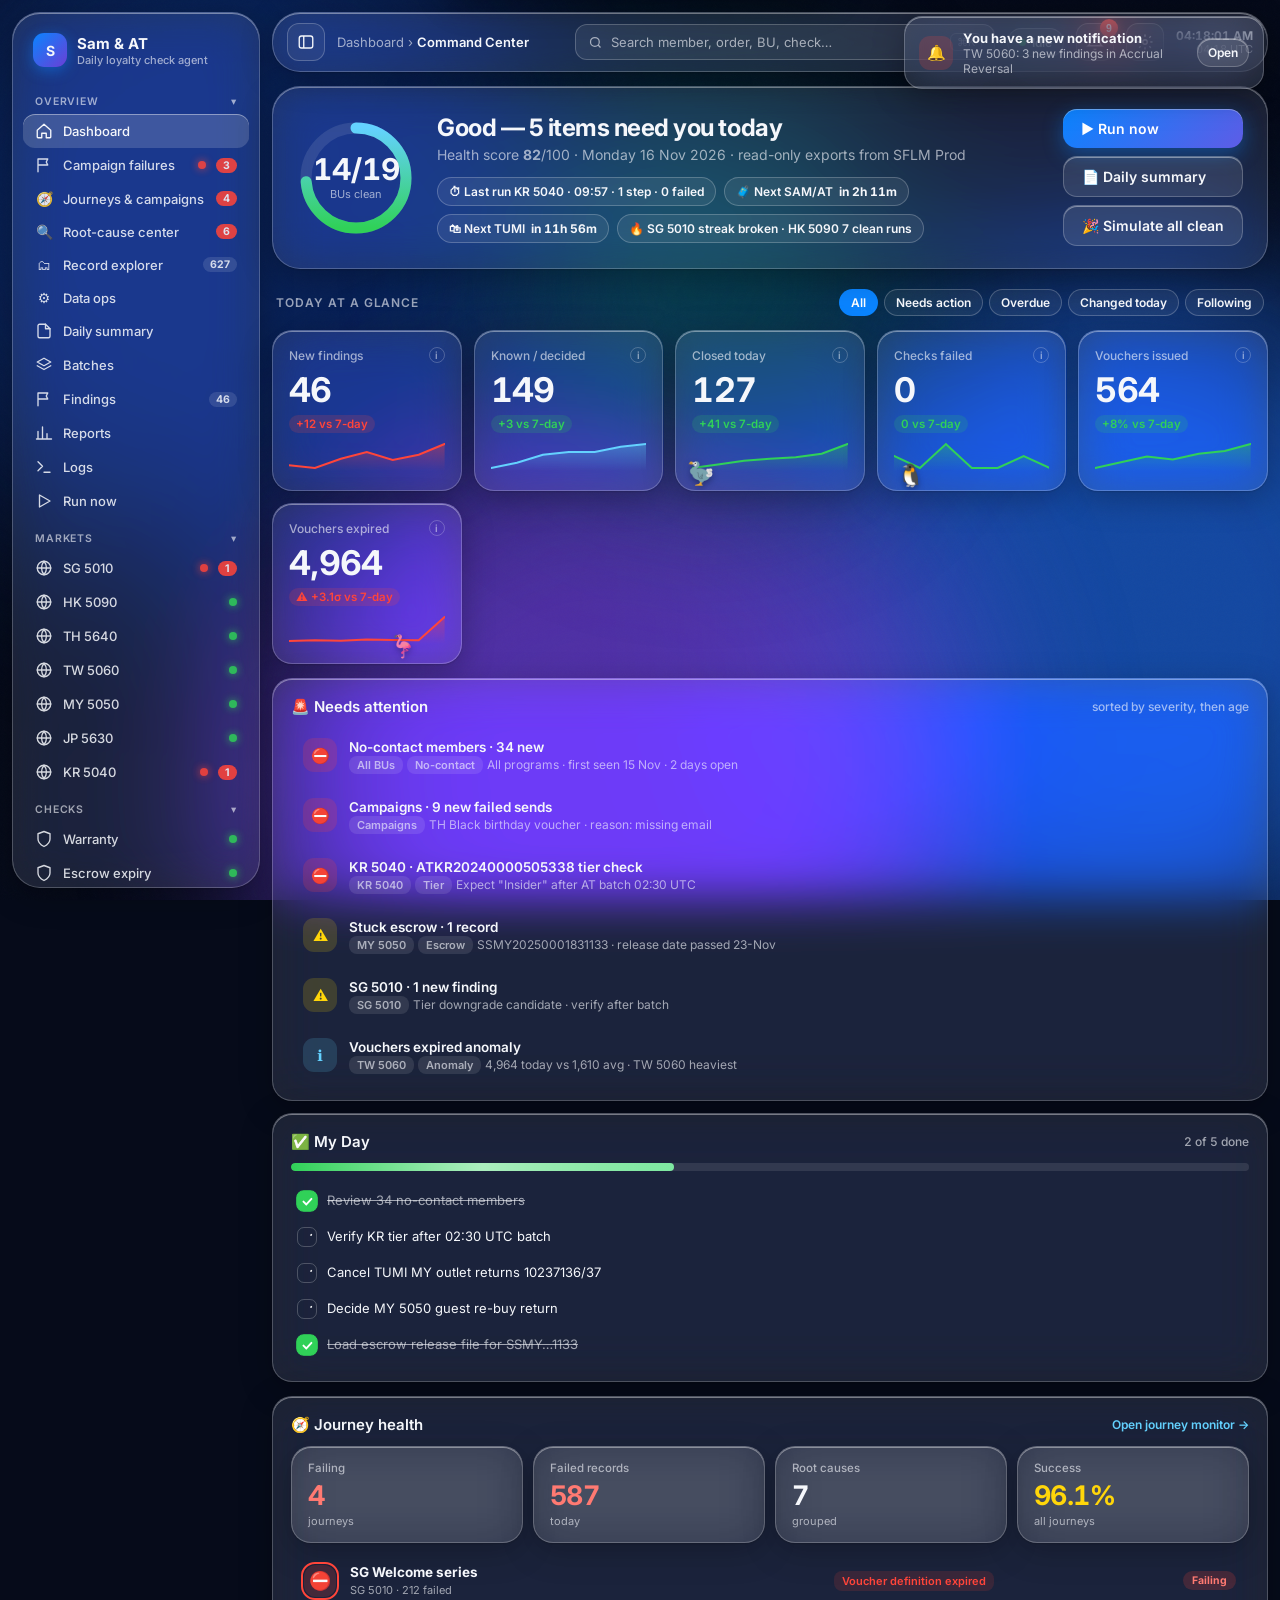
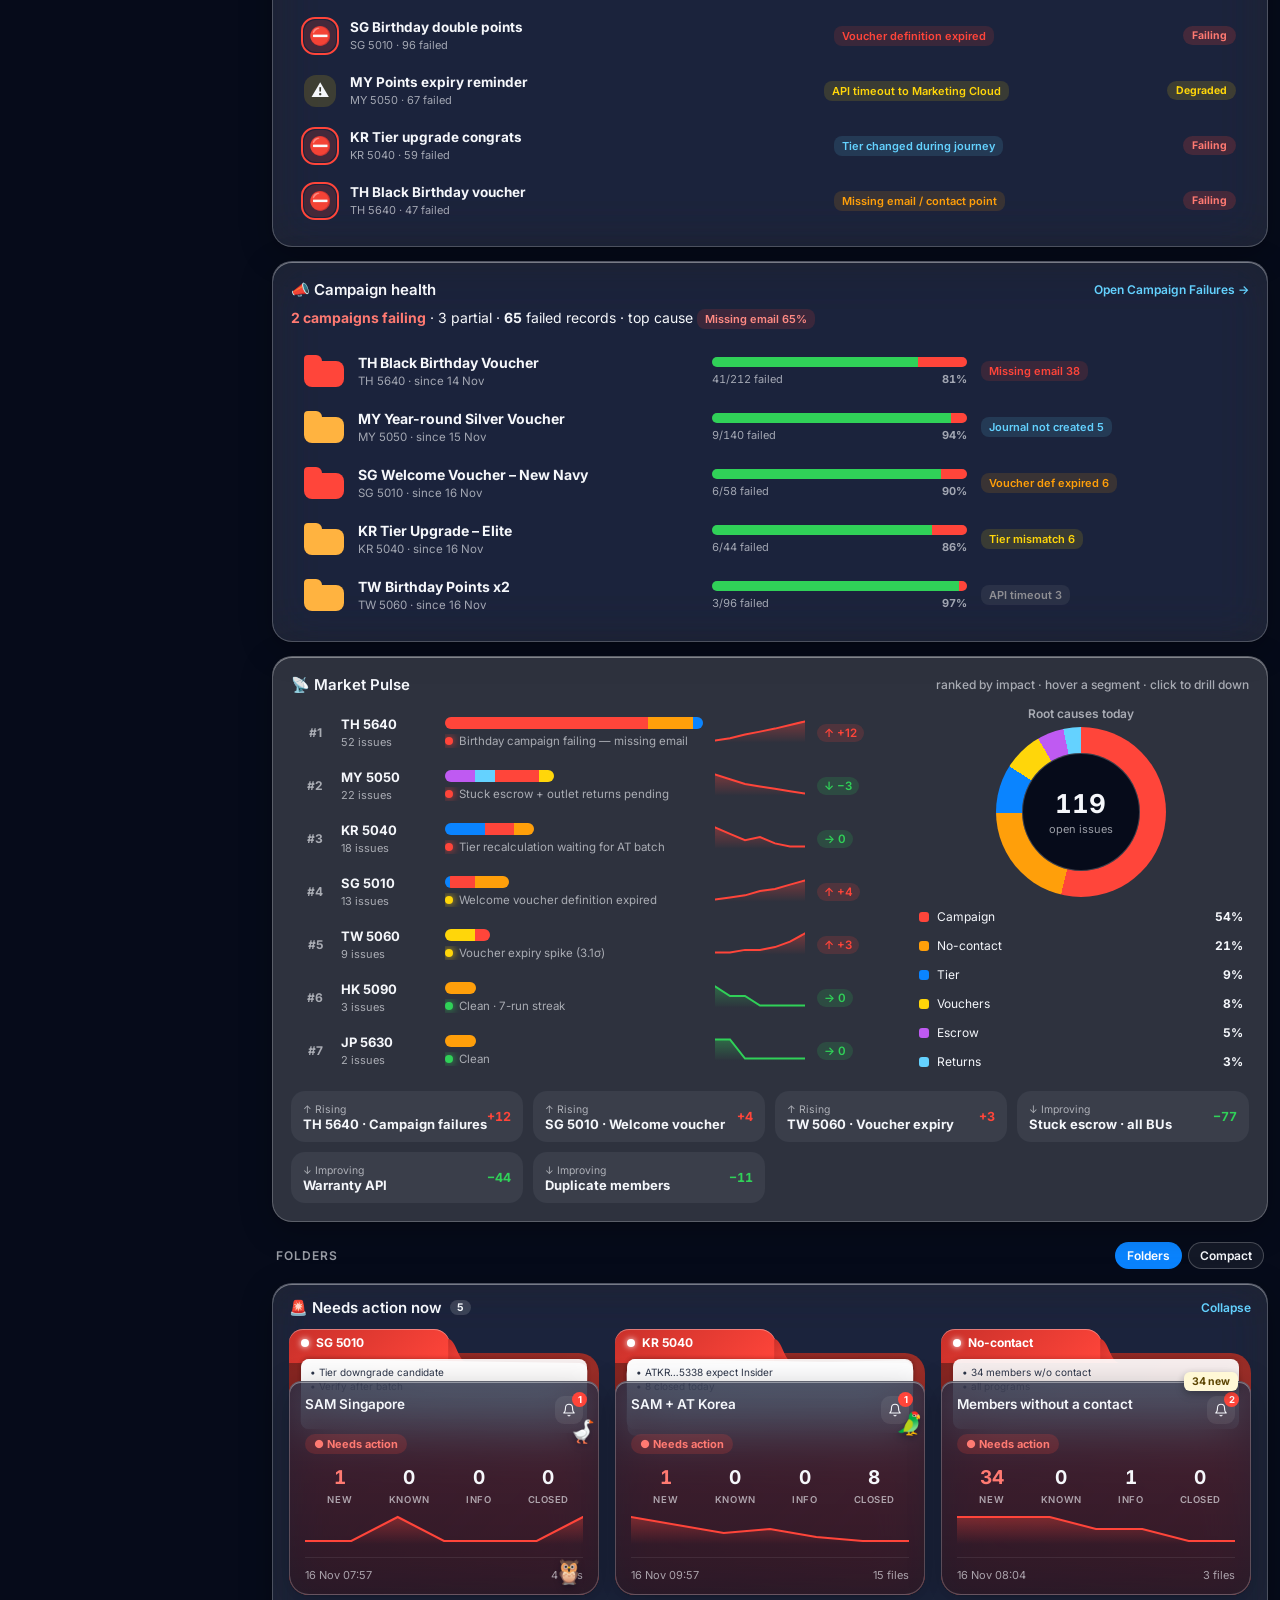
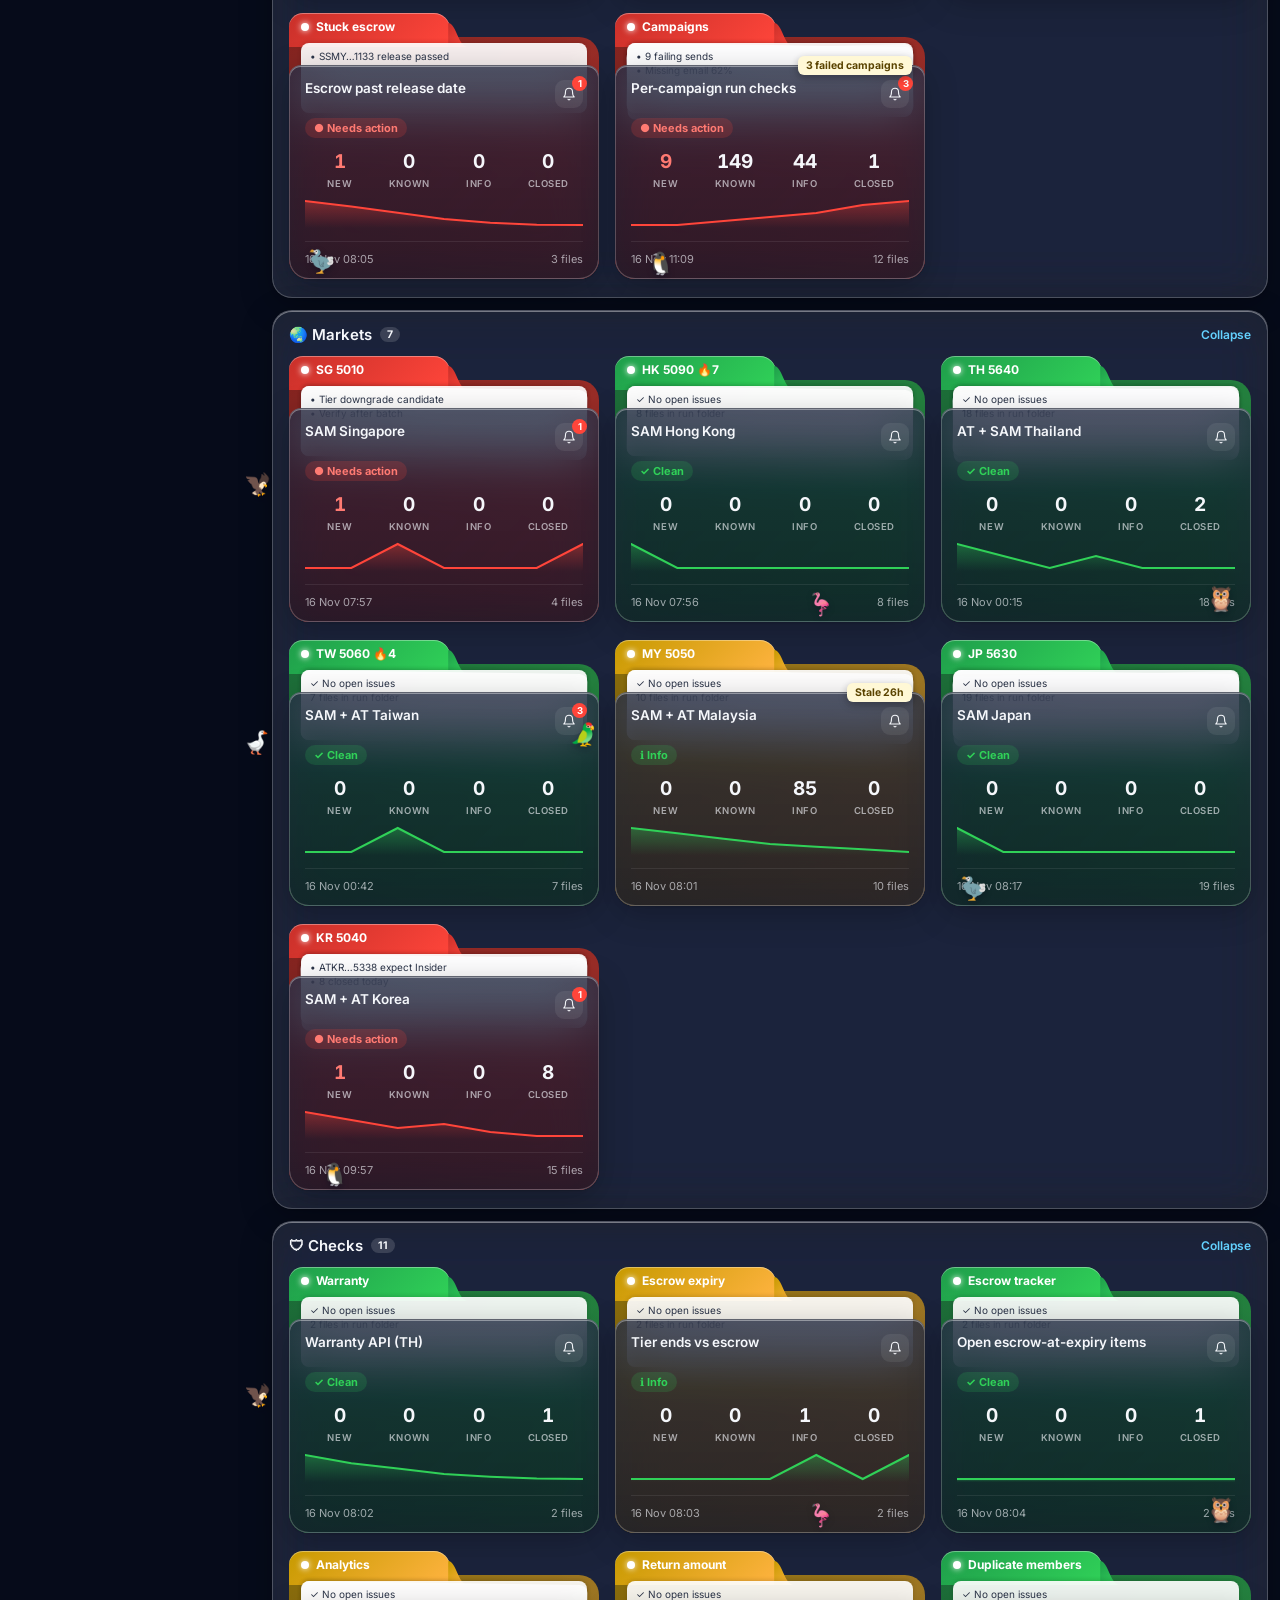
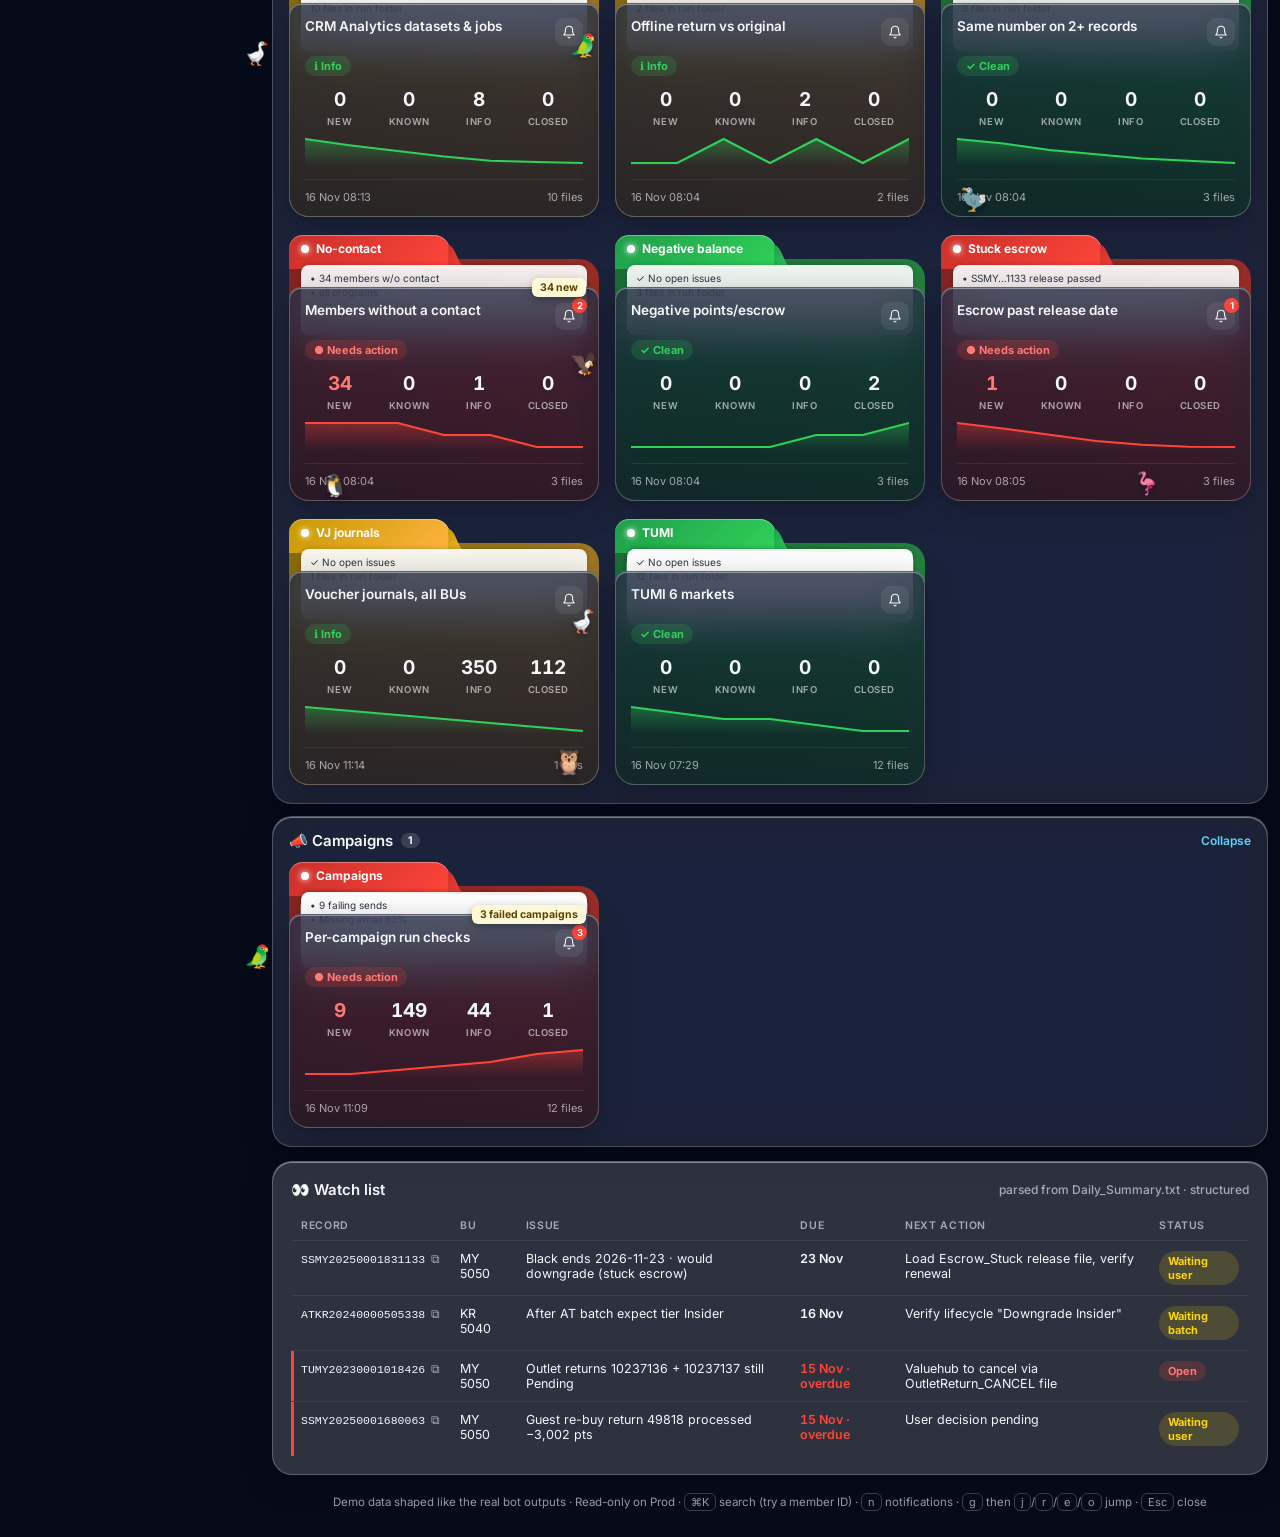
==== index.html @ fb04fd15 "Sam & AT Command Center v2 Co-Authored-By: Claude Opus 5.5 <noreply@anthropic.com>" ====
<!DOCTYPE html>
<html lang="en">
<head>
<meta charset="UTF-8">
<meta name="viewport" content="width=device-width, initial-scale=1">
<title>Sam & AT – Command Center v2</title>
<link rel="preconnect" href="https://fonts.googleapis.com">
<link href="https://fonts.googleapis.com/css2?family=Inter:wght@400;500;600;700&display=swap" rel="stylesheet">
<style>
:root{
  --dur-instant:90ms;--dur-fast:150ms;--dur-base:240ms;--dur-slow:350ms;
  --ease-standard:cubic-bezier(.2,0,0,1);--ease-spring:cubic-bezier(.34,1.56,.64,1);
  --glass-bg:rgba(255,255,255,.10);--glass-strong:rgba(255,255,255,.16);
  --glass-border:rgba(255,255,255,.22);--glass-hi:inset 0 1px 0 rgba(255,255,255,.40);
  --glass-shadow:0 8px 32px rgba(0,0,0,.25),0 1px 2px rgba(0,0,0,.15);
  --blur:24px;--text:#f5f7fb;--muted:rgba(245,247,251,.62);
  --ok:#30D158;--info:#64D2FF;--warn:#FFD60A;--bad:#FF453A;--neutral:#8E8E93;--accent:#0A84FF;
  --b1:#0b2a6b;--b2:#1b5fd1;--b3:#6a3fd6;--b4:#0a7b8a;--bg:#060b1a;
  --r-xl:28px;--r-lg:20px;--r-md:14px;
}
[data-theme="emerald"]{--b1:#053b2e;--b2:#0f8a5f;--b3:#1a6c8f;--b4:#3a8f2a;--bg:#03120c;--accent:#30D158}
[data-theme="sunset"]{--b1:#5a1238;--b2:#d4532b;--b3:#8a2ad1;--b4:#e09a2b;--bg:#160609;--accent:#FF9F0A}
[data-theme="pearl"]{--glass-bg:rgba(255,255,255,.55);--glass-strong:rgba(255,255,255,.75);--glass-border:rgba(255,255,255,.7);
  --text:#0d1424;--muted:rgba(13,20,36,.6);--b1:#b9d4ff;--b2:#ffd9ec;--b3:#d6ccff;--b4:#c6f2ea;--bg:#eef2fa;
  --glass-shadow:0 8px 30px rgba(30,50,90,.12),0 1px 2px rgba(30,50,90,.08)}
[data-transparency="reduced"]{--glass-bg:rgba(30,38,60,.96);--glass-strong:rgba(36,44,68,.98);--blur:0px}
[data-theme="pearl"][data-transparency="reduced"]{--glass-bg:#fff;--glass-strong:#fff}
*{box-sizing:border-box;margin:0;padding:0}
html,body{height:100%}
body{font-family:-apple-system,BlinkMacSystemFont,"SF Pro Display",Inter,system-ui,sans-serif;color:var(--text);background:var(--bg);
  overflow-x:hidden;-webkit-font-smoothing:antialiased;font-size:14px}
.num{font-variant-numeric:tabular-nums}
/* background mesh */
.mesh{position:fixed;inset:0;z-index:0;overflow:hidden;pointer-events:none}
.blob{position:absolute;width:55vmax;height:55vmax;border-radius:50%;filter:blur(90px);opacity:.75;will-change:transform}
.blob:nth-child(1){background:var(--b1);top:-15%;left:-10%;animation:drift1 80s ease-in-out infinite alternate}
.blob:nth-child(2){background:var(--b2);top:30%;right:-15%;animation:drift2 90s ease-in-out infinite alternate}
.blob:nth-child(3){background:var(--b3);bottom:-25%;left:20%;animation:drift3 70s ease-in-out infinite alternate}
.blob:nth-child(4){background:var(--b4);top:10%;left:40%;width:30vmax;height:30vmax;opacity:.45;animation:drift2 75s ease-in-out infinite alternate-reverse}
.grain{position:absolute;inset:0;opacity:.035;background-image:url("data:image/svg+xml,%3Csvg xmlns='http://www.w3.org/2000/svg' width='160' height='160'%3E%3Cfilter id='n'%3E%3CfeTurbulence baseFrequency='.9'/%3E%3C/filter%3E%3Crect width='100%25' height='100%25' filter='url(%23n)'/%3E%3C/svg%3E")}
.mesh.clean-glow::after{content:"";position:absolute;inset:0;background:radial-gradient(circle at 50% 20%,rgba(48,209,88,.25),transparent 60%);animation:fadeout 3s forwards}
@keyframes drift1{to{transform:translate(12vw,8vh) scale(1.1)}}
@keyframes drift2{to{transform:translate(-10vw,-6vh) scale(.95)}}
@keyframes drift3{to{transform:translate(8vw,-10vh) scale(1.05)}}
@keyframes fadeout{0%{opacity:0}20%{opacity:1}100%{opacity:0}}
/* glass */
.glass{background:var(--glass-bg);backdrop-filter:blur(var(--blur)) saturate(180%);-webkit-backdrop-filter:blur(var(--blur)) saturate(180%);
  border:1px solid var(--glass-border);box-shadow:var(--glass-shadow),var(--glass-hi);border-radius:var(--r-lg);position:relative}
.solid{background:var(--glass-strong);border:1px solid var(--glass-border);box-shadow:var(--glass-shadow),var(--glass-hi);border-radius:var(--r-lg);position:relative}
.glass::before,.solid::before{content:"";position:absolute;inset:0;border-radius:inherit;pointer-events:none;
  background:radial-gradient(400px circle at var(--mx,-999px) var(--my,-999px),rgba(255,255,255,.13),transparent 45%);opacity:0;transition:opacity var(--dur-base)}
.glass:hover::before,.solid:hover::before{opacity:1}
/* layout */
.app{position:relative;z-index:1;display:grid;grid-template-columns:auto 1fr;min-height:100vh;gap:12px;padding:12px}
.sidebar{width:248px;padding:16px 10px;height:calc(100vh - 24px);position:sticky;top:12px;overflow-y:auto;border-radius:var(--r-xl);
  transition:width var(--dur-slow) var(--ease-spring);scrollbar-width:none}
.sidebar::-webkit-scrollbar{display:none}
.app.rail .sidebar{width:72px}
.brand{display:flex;align-items:center;gap:10px;padding:4px 10px 14px}
.logo{width:34px;height:34px;border-radius:11px;background:linear-gradient(135deg,var(--accent),#6a3fd6);display:grid;place-items:center;font-weight:700;flex:none;box-shadow:0 4px 14px rgba(10,132,255,.45)}
.brand h1{font-size:15px;font-weight:700;white-space:nowrap}
.brand small{display:block;color:var(--muted);font-size:11px;font-weight:500}
.app.rail .brand div,.app.rail .nav-label,.app.rail .grp-title,.app.rail .nav .badge{display:none}
.grp-title{font-size:10.5px;letter-spacing:.08em;text-transform:uppercase;color:var(--muted);padding:14px 12px 6px;font-weight:600;cursor:pointer;display:flex;justify-content:space-between}
.nav{list-style:none}
.nav li{display:flex;align-items:center;gap:10px;padding:8px 12px;border-radius:12px;cursor:pointer;color:var(--text);opacity:.86;
  transition:background var(--dur-fast),transform var(--dur-fast),opacity var(--dur-fast);position:relative;white-space:nowrap}
.nav li:hover{background:rgba(255,255,255,.08);opacity:1}
.nav li:active{transform:scale(.97)}
.nav li.active{background:rgba(255,255,255,.16);opacity:1;box-shadow:var(--glass-hi)}
.nav svg{width:18px;height:18px;flex:none}
.nav-label{flex:1;font-size:13px;font-weight:500}
.dot{width:8px;height:8px;border-radius:50%;flex:none}
.dot.ok{background:var(--ok);box-shadow:0 0 8px var(--ok)}.dot.warn{background:var(--warn);box-shadow:0 0 8px var(--warn)}
.dot.bad{background:var(--bad);box-shadow:0 0 8px var(--bad)}
.badge{font-size:10.5px;font-weight:700;padding:1px 7px;border-radius:99px;background:var(--bad);color:#fff}
.badge.soft{background:rgba(255,255,255,.14);color:var(--text)}
.app.rail .nav li{justify-content:center}
.app.rail .nav li .dot{position:absolute;top:6px;right:12px;width:6px;height:6px}
.grp{overflow:hidden;display:grid;grid-template-rows:1fr;transition:grid-template-rows var(--dur-slow) var(--ease-standard)}
.grp.closed{grid-template-rows:0fr}
.grp>ul{min-height:0}
/* main */
main{min-width:0;display:flex;flex-direction:column;gap:14px}
.topbar{display:flex;align-items:center;gap:12px;padding:10px 14px;position:sticky;top:12px;z-index:20;border-radius:var(--r-xl)}
.iconbtn{width:38px;height:38px;border-radius:12px;display:grid;place-items:center;cursor:pointer;border:1px solid var(--glass-border);
  background:rgba(255,255,255,.06);color:var(--text);transition:transform var(--dur-instant),background var(--dur-fast);position:relative;flex:none}
.iconbtn:hover{background:rgba(255,255,255,.14)}
.iconbtn:active{transform:scale(.94)}
.iconbtn svg{width:18px;height:18px}
.crumbs{font-size:13px;color:var(--muted);white-space:nowrap;overflow:hidden;text-overflow:ellipsis}
.crumbs b{color:var(--text);font-weight:600}
.search{flex:1;min-width:120px;max-width:420px;margin-left:auto;display:flex;align-items:center;gap:8px;padding:8px 12px;border-radius:12px;
  background:rgba(255,255,255,.07);border:1px solid var(--glass-border);color:var(--muted);cursor:text;font-size:13px}
.search kbd,.kbd{font-family:inherit;font-size:11px;padding:1px 6px;border-radius:6px;border:1px solid var(--glass-border);margin-left:auto}
.pill{display:inline-flex;align-items:center;gap:6px;padding:6px 11px;border-radius:99px;font-size:12px;font-weight:600;border:1px solid var(--glass-border);background:rgba(255,255,255,.07);white-space:nowrap}
.pill .live{width:7px;height:7px;border-radius:50%;background:var(--ok)}
.pill.running .live{background:var(--info);animation:pulse 1s infinite}
@keyframes pulse{50%{box-shadow:0 0 0 6px rgba(100,210,255,0)}0%{box-shadow:0 0 0 0 rgba(100,210,255,.7)}}
.clock{text-align:right;font-size:12px;line-height:1.25;white-space:nowrap}
.clock small{color:var(--muted);display:block;font-size:11px}
.bell-badge{position:absolute;top:-5px;right:-5px;min-width:18px;height:18px;padding:0 5px;border-radius:99px;background:var(--bad);color:#fff;font-size:10.5px;font-weight:700;display:grid;place-items:center;box-shadow:0 2px 8px rgba(255,69,58,.6)}
.bell-badge.pop{animation:pop .45s var(--ease-spring)}
@keyframes pop{0%{transform:scale(0)}70%{transform:scale(1.2)}100%{transform:scale(1)}}
.ring-anim svg{animation:ring .9s ease-in-out}
@keyframes ring{0%,100%{transform:rotate(0)}15%{transform:rotate(14deg)}30%{transform:rotate(-12deg)}45%{transform:rotate(9deg)}60%{transform:rotate(-6deg)}75%{transform:rotate(3deg)}}
/* hero */
.hero{display:grid;grid-template-columns:auto 1fr auto;gap:22px;align-items:center;padding:22px 24px;border-radius:var(--r-xl)}
.ring{position:relative;width:118px;height:118px}
.ring svg{transform:rotate(-90deg)}
.ring .val{position:absolute;inset:0;display:grid;place-items:center;text-align:center}
.ring .val b{font-size:30px;font-weight:700;display:block;line-height:1}
.ring .val span{font-size:11px;color:var(--muted)}
.ring circle.fg{transition:stroke-dashoffset 1.2s var(--ease-standard)}
.hero h2{font-size:24px;font-weight:700;letter-spacing:-.02em}
.hero p{color:var(--muted);margin-top:4px}
.meta{display:flex;flex-wrap:wrap;gap:8px;margin-top:14px}
.btn{display:inline-flex;align-items:center;gap:8px;padding:11px 18px;border-radius:14px;border:0;font:inherit;font-weight:600;cursor:pointer;color:#fff;
  background:linear-gradient(135deg,var(--accent),#5e5ce6);box-shadow:0 6px 20px rgba(10,132,255,.4),inset 0 1px 0 rgba(255,255,255,.35);
  transition:transform var(--dur-instant),box-shadow var(--dur-fast),width var(--dur-slow);position:relative;overflow:hidden;white-space:nowrap}
.btn:hover{box-shadow:0 10px 28px rgba(10,132,255,.55),inset 0 1px 0 rgba(255,255,255,.35)}
.btn:active{transform:scale(.97)}
.btn.ghost{background:rgba(255,255,255,.1);box-shadow:var(--glass-hi);border:1px solid var(--glass-border);color:var(--text)}
.btn .rip{position:absolute;border-radius:50%;background:rgba(255,255,255,.45);transform:scale(0);animation:rip .6s ease-out forwards;pointer-events:none}
@keyframes rip{to{transform:scale(4);opacity:0}}
.btn.progress{background:linear-gradient(90deg,#1c3d6e,#1c3d6e)}
.btn .bar{position:absolute;left:0;bottom:0;height:3px;background:var(--info);width:0;transition:width .3s linear}
.btn.ok-state{background:linear-gradient(135deg,#1fa84a,#30D158)}
.hero-actions{display:flex;flex-direction:column;gap:8px;align-items:stretch}
/* section */
.sec-title{display:flex;align-items:center;justify-content:space-between;margin:6px 4px 0}
.sec-title h3{font-size:12px;letter-spacing:.08em;text-transform:uppercase;color:var(--muted);font-weight:600}
.chips{display:flex;gap:6px;flex-wrap:wrap}
.chip{padding:5px 11px;border-radius:99px;font-size:12px;font-weight:600;border:1px solid var(--glass-border);background:rgba(255,255,255,.06);cursor:pointer;transition:all var(--dur-fast)}
.chip:hover{background:rgba(255,255,255,.14)}
.chip.on{background:var(--accent);border-color:transparent;color:#fff}
/* KPIs */
.kpis{display:grid;grid-template-columns:repeat(auto-fit,minmax(170px,1fr));gap:12px}
.kpi{padding:16px;transition:transform var(--dur-base) var(--ease-spring),box-shadow var(--dur-base);cursor:default;overflow:hidden}
.kpi:hover{transform:translateY(-3px)}
.kpi .lbl{font-size:12px;color:var(--muted);font-weight:500;display:flex;justify-content:space-between;align-items:center}
.kpi .v{font-size:34px;font-weight:700;letter-spacing:-.02em;margin:6px 0 4px}
.delta{font-size:11.5px;font-weight:600;padding:2px 7px;border-radius:99px;display:inline-flex;gap:3px}
.delta.up-bad,.delta.down-bad{color:var(--bad);background:rgba(255,69,58,.16)}
.delta.up-good,.delta.down-good{color:var(--ok);background:rgba(48,209,88,.16)}
.spark{width:100%;height:30px;margin-top:8px}
.spark path.l{stroke-dasharray:400;stroke-dashoffset:400;animation:draw 1.2s var(--ease-standard) forwards}
@keyframes draw{to{stroke-dashoffset:0}}
.info-i{width:16px;height:16px;border-radius:50%;border:1px solid var(--glass-border);font-size:10px;display:grid;place-items:center;cursor:help;position:relative}
.info-i:hover::after{content:attr(data-tip);position:absolute;right:0;top:22px;width:220px;padding:10px 12px;border-radius:12px;font-size:12px;line-height:1.4;
  background:rgba(20,26,44,.92);color:#fff;z-index:30;box-shadow:var(--glass-shadow);backdrop-filter:blur(12px);font-weight:400}
/* grid of panels */
.row{display:grid;grid-template-columns:2fr 1fr;gap:12px}
.panel{padding:18px}
.panel h4{font-size:15px;font-weight:600;display:flex;align-items:center;gap:8px;justify-content:space-between;margin-bottom:12px}
.panel h4 small{color:var(--muted);font-weight:500;font-size:12px}
/* attention inbox */
.att{display:flex;flex-direction:column;gap:6px}
.att-row{display:grid;grid-template-columns:auto 1fr auto;gap:12px;align-items:center;padding:10px 12px;border-radius:14px;cursor:pointer;
  transition:background var(--dur-fast),transform var(--dur-fast);opacity:0;animation:fadeup .45s var(--ease-standard) forwards}
.att-row:hover{background:rgba(255,255,255,.08)}
.att-row:hover .act{opacity:1;transform:translateX(0)}
.sev{width:34px;height:34px;border-radius:11px;display:grid;place-items:center;font-size:15px}
.sev.bad{background:rgba(255,69,58,.18);color:var(--bad)}.sev.warn{background:rgba(255,214,10,.16);color:var(--warn)}.sev.info{background:rgba(100,210,255,.16);color:var(--info)}
.att-row b{font-size:13.5px;font-weight:600}
.att-row p{font-size:12px;color:var(--muted);margin-top:2px}
.act{opacity:0;transform:translateX(8px);transition:all var(--dur-base) var(--ease-standard);display:flex;gap:6px}
.tag{font-size:11px;font-weight:600;padding:2px 8px;border-radius:8px;background:rgba(255,255,255,.1);margin-right:4px}
@keyframes fadeup{from{opacity:0;transform:translateY(8px)}to{opacity:1;transform:none}}
/* my day */
.prog{height:8px;border-radius:99px;background:rgba(255,255,255,.1);overflow:hidden;margin:6px 0 12px}
.prog i{display:block;height:100%;border-radius:99px;background:linear-gradient(90deg,var(--ok),#7ee8a1);transition:width .6s var(--ease-spring);position:relative}
.prog i::after{content:"";position:absolute;inset:0;background:linear-gradient(90deg,transparent,rgba(255,255,255,.5),transparent);animation:shimmer 2s infinite}
@keyframes shimmer{from{transform:translateX(-100%)}to{transform:translateX(100%)}}
.todo{display:flex;gap:10px;align-items:flex-start;padding:8px 6px;border-radius:12px;cursor:pointer;transition:background var(--dur-fast)}
.todo:hover{background:rgba(255,255,255,.06)}
.cb{width:20px;height:20px;border-radius:7px;border:1.5px solid var(--glass-border);flex:none;display:grid;place-items:center;transition:all var(--dur-base) var(--ease-spring)}
.cb svg{width:13px;height:13px;stroke-dasharray:20;stroke-dashoffset:20;transition:stroke-dashoffset .3s var(--ease-standard) .05s}
.todo.done .cb{background:var(--ok);border-color:var(--ok);transform:scale(1.08)}
.todo.done .cb svg{stroke-dashoffset:0}
.todo.done span{text-decoration:line-through;color:var(--muted)}
.todo span{font-size:13px;line-height:1.4}
/* heatmap */
.heat-wrap{overflow-x:auto}
.heat{display:grid;gap:4px;min-width:640px}
.heat .h{font-size:10.5px;color:var(--muted);text-align:center;font-weight:600;writing-mode:vertical-rl;transform:rotate(180deg);height:78px;justify-self:center}
.heat .rl{font-size:12px;font-weight:600;align-self:center;white-space:nowrap}
.cell{height:30px;border-radius:8px;display:grid;place-items:center;font-size:11px;font-weight:700;cursor:pointer;transition:transform var(--dur-fast) var(--ease-spring),box-shadow var(--dur-fast)}
.cell:hover{transform:scale(1.15);box-shadow:0 4px 14px rgba(0,0,0,.35);z-index:2}
.c0{background:rgba(48,209,88,.20);color:var(--ok)}.c1{background:rgba(100,210,255,.2);color:var(--info)}
.c2{background:rgba(255,214,10,.22);color:var(--warn)}.c3{background:rgba(255,69,58,.28);color:#ff7a72}.cn{background:rgba(255,255,255,.05);color:var(--muted)}
/* cards */
.cards{display:grid;grid-template-columns:repeat(auto-fill,minmax(230px,1fr));gap:12px}
.card{padding:16px;cursor:pointer;transition:transform var(--dur-base) var(--ease-spring),box-shadow var(--dur-base);transform-style:preserve-3d;overflow:hidden;
  opacity:0;animation:fadeup .5s var(--ease-standard) forwards;contain:layout paint}
.card:hover{box-shadow:0 18px 40px rgba(0,0,0,.35),var(--glass-hi)}
.card .top{display:flex;justify-content:space-between;align-items:flex-start;gap:8px}
.card .nm{font-weight:700;font-size:15px}
.card .sub{font-size:11.5px;color:var(--muted);margin-top:2px;line-height:1.3}
.st{display:inline-flex;align-items:center;gap:5px;font-size:11px;font-weight:700;padding:3px 9px;border-radius:99px;margin-top:10px}
.st.ok{background:rgba(48,209,88,.16);color:var(--ok)}.st.bad{background:rgba(255,69,58,.18);color:#ff7a72}.st.warn{background:rgba(255,214,10,.16);color:var(--warn)}
.counts{display:grid;grid-template-columns:repeat(4,1fr);margin-top:12px;text-align:center}
.counts b{font-size:19px;font-weight:700;display:block}
.counts span{font-size:9.5px;letter-spacing:.06em;color:var(--muted);font-weight:600}
.foot{display:flex;justify-content:space-between;font-size:11px;color:var(--muted);margin-top:10px;padding-top:10px;border-top:1px solid rgba(255,255,255,.08)}
.minibell{position:relative;width:28px;height:28px;border-radius:9px;display:grid;place-items:center;background:rgba(255,255,255,.07);flex:none}
.minibell svg{width:14px;height:14px}
.minibell em{position:absolute;top:-4px;right:-4px;background:var(--bad);color:#fff;font-style:normal;font-size:9.5px;font-weight:700;min-width:15px;height:15px;border-radius:99px;display:grid;place-items:center;padding:0 3px}
.streak{font-size:10.5px;font-weight:700;color:#ffb340;margin-left:6px}
.card.success:hover::after{content:"";position:absolute;inset:-1px;border-radius:inherit;pointer-events:none;
  background:linear-gradient(110deg,transparent 30%,rgba(255,255,255,.35) 50%,transparent 70%);background-size:250% 100%;animation:sweep 1.1s ease forwards}
@keyframes sweep{from{background-position:120% 0}to{background-position:-120% 0}}
.spk{position:absolute;pointer-events:none;font-size:12px;animation:float 1s ease-out forwards}
@keyframes float{from{opacity:1;transform:translateY(0) scale(.6)}to{opacity:0;transform:translateY(-34px) scale(1.2)}}
/* ===== folder cards ===== */
.shelf{padding:14px 16px 18px}
.shelf-h{display:flex;justify-content:space-between;align-items:center;margin-bottom:6px}
.shelf-h h4{font-size:15px;font-weight:600;display:flex;gap:8px;align-items:center}
.shelf-h a{font-size:12px;color:var(--info);cursor:pointer;font-weight:600}
.shelf-row{display:grid;grid-template-columns:repeat(auto-fill,minmax(238px,1fr));gap:18px 16px;padding-top:6px}
.shelf.collapsed .shelf-row{display:none}
.folder{position:relative;padding-top:24px;cursor:pointer;perspective:900px;opacity:0;animation:fadeup .5s var(--ease-standard) forwards;contain:layout}
.folder .f-tab{position:absolute;top:0;left:0;width:52%;height:34px;border-radius:14px 16px 0 0;background:var(--tab);display:flex;align-items:flex-start;gap:7px;
  padding:6px 12px;font-size:12px;font-weight:700;color:#fff;transition:filter var(--dur-base);box-shadow:inset 0 1px 0 rgba(255,255,255,.35)}
.folder .f-tab::after{content:"";position:absolute;right:-18px;bottom:0;width:20px;height:24px;background:var(--tab);clip-path:path('M0 0 C 8 0 10 24 20 24 L0 24Z')}
.folder .f-tab .dot{margin-top:4px;background:#fff;box-shadow:0 0 6px #fff}
.folder .f-back{position:absolute;top:24px;left:0;right:0;bottom:0;border-radius:0 20px 20px 20px;background:var(--tab);filter:brightness(.7) saturate(.9)}
.folder .f-front{border-top:3px solid transparent;border-image:var(--tab) 1}
.folder .papers{position:absolute;left:12px;right:12px;top:30px;height:70px;pointer-events:none}
.folder .papers i{position:absolute;inset:0;border-radius:8px;background:rgba(255,255,255,.92);box-shadow:0 -1px 4px rgba(0,0,0,.15);transition:transform var(--dur-slow) var(--ease-spring);padding:7px 9px;
  font-style:normal;font-size:10px;line-height:1.35;color:#2b3448;overflow:hidden}
.folder .papers i:nth-child(1){transform:translateY(4px) rotate(-1.2deg);background:rgba(240,244,252,.85)}
.folder .papers i:nth-child(2){transform:translateY(2px) rotate(.8deg);background:rgba(248,250,255,.9)}
.folder .papers i:nth-child(3){transform:translateY(0)}
.folder:hover .papers i:nth-child(1){transform:translateY(-10px) rotate(-3deg)}
.folder:hover .papers i:nth-child(2){transform:translateY(-16px) rotate(2deg)}
.folder:hover .papers i:nth-child(3){transform:translateY(-24px)}
.folder .f-front{position:relative;margin-top:28px;padding:14px 15px 12px;border-radius:12px 12px 20px 20px;transform-origin:50% 100%;
  transition:transform var(--dur-slow) var(--ease-spring),box-shadow var(--dur-base);background:linear-gradient(180deg,rgba(28,36,60,.78),rgba(18,24,42,.86));
  backdrop-filter:blur(var(--blur)) saturate(180%);-webkit-backdrop-filter:blur(var(--blur)) saturate(180%);border:1px solid var(--glass-border);box-shadow:var(--glass-shadow),var(--glass-hi);z-index:2}
[data-theme="pearl"] .folder .f-front{background:linear-gradient(180deg,rgba(255,255,255,.8),rgba(255,255,255,.6))}
.folder:hover .f-front{transform:rotateX(-9deg) translateY(4px);box-shadow:0 22px 40px rgba(0,0,0,.35),var(--glass-hi)}
.folder:hover{transform:translateY(-4px)}
.folder{transition:transform var(--dur-base) var(--ease-spring)}
.folder.s-ok{--tab:linear-gradient(135deg,#1f9e4b,#30D158)}
.folder.s-bad{--tab:linear-gradient(135deg,#c9302a,#FF453A)}
.folder.s-warn{--tab:linear-gradient(135deg,#c79a00,#FFB340)}
.folder.s-none{--tab:linear-gradient(135deg,#5b5b63,#8E8E93)}
.folder .row1{display:flex;justify-content:space-between;gap:8px;align-items:flex-start}
.folder .row1 b{font-size:13.5px;font-weight:600;line-height:1.3}
.folder .sticker{position:absolute;top:-10px;right:12px;background:#fff8d6;color:#5a4300;font-size:10.5px;font-weight:700;padding:3px 8px;border-radius:6px;transform:rotate(3deg);
  box-shadow:0 3px 8px rgba(0,0,0,.3);z-index:3;animation:pop .5s var(--ease-spring) both}
.folder .counts .hot{color:#ff7a72}
.folder.success:hover .f-front::after{content:"";position:absolute;inset:0;border-radius:inherit;pointer-events:none;
  background:linear-gradient(110deg,transparent 30%,rgba(255,255,255,.35) 50%,transparent 70%);background-size:250% 100%;animation:sweep 1.1s ease forwards}
.folder.opening .f-front{transform:rotateX(-70deg) translateY(10px);opacity:.4}
.folder.opening .papers i{transform:translateY(-40px) rotate(6deg)!important}
.folder.compact{padding-top:18px}.folder.compact .papers{display:none}.folder.compact .f-front{margin-top:16px}
.folder.compact .counts,.folder.compact .spark{display:none}
/* ===== market pulse ===== */
.pulse{display:grid;grid-template-columns:1.8fr 1fr;gap:16px}
.lb-row{display:grid;grid-template-columns:28px 92px 1fr 90px 70px;gap:12px;align-items:center;padding:10px 10px;border-radius:14px;cursor:pointer;transition:background var(--dur-fast);
  opacity:0;animation:fadeup .45s var(--ease-standard) forwards}
.lb-row:hover{background:rgba(255,255,255,.07)}
.lb-rank{font-size:12px;font-weight:700;color:var(--muted);text-align:center}
.lb-name b{font-size:13px;display:block}.lb-name small{font-size:11px;color:var(--muted)}
.stack{display:flex;height:12px;border-radius:99px;overflow:hidden;background:rgba(255,255,255,.07)}
.stack i{display:block;height:100%;transform-origin:left;animation:growx .8s var(--ease-standard) both;position:relative;transition:filter var(--dur-fast)}
.stack i:hover{filter:brightness(1.3)}
@keyframes growx{from{transform:scaleX(0)}}
.lb-reason{font-size:11.5px;color:var(--muted);margin-top:5px;white-space:nowrap;overflow:hidden;text-overflow:ellipsis}
.lb-spark svg{height:24px;margin:0}
.donut{width:170px;height:170px;border-radius:50%;margin:6px auto;position:relative;transition:transform var(--dur-slow) var(--ease-spring)}
.donut:hover{transform:scale(1.03)}
.donut::after{content:"";position:absolute;inset:26px;border-radius:50%;background:var(--bg);box-shadow:inset 0 0 0 1px var(--glass-border)}
.donut .dc{position:absolute;inset:0;display:grid;place-items:center;z-index:1;text-align:center}
.donut .dc b{font-size:26px;display:block}.donut .dc span{font-size:11px;color:var(--muted)}
.legend{display:flex;flex-direction:column;gap:6px;font-size:12px;margin-top:8px}
.legend div{display:flex;align-items:center;gap:8px;padding:4px 6px;border-radius:8px;cursor:pointer}
.legend div:hover{background:rgba(255,255,255,.07)}
.legend i{width:10px;height:10px;border-radius:3px;flex:none}.legend span{margin-left:auto;font-weight:700}
.movers{display:grid;grid-template-columns:repeat(auto-fit,minmax(200px,1fr));gap:10px;margin-top:14px}
.mover{padding:10px 12px;border-radius:14px;background:rgba(255,255,255,.06);display:flex;justify-content:space-between;align-items:center;font-size:12.5px}
.mover b{font-size:13px}.mover .up{color:var(--bad);font-weight:700}.mover .dn{color:var(--ok);font-weight:700}
/* ===== campaigns ===== */
.view{display:flex;flex-direction:column;gap:14px}
.view[hidden]{display:none}
.camp-head{display:flex;justify-content:space-between;align-items:center;gap:14px;flex-wrap:wrap;padding:20px 22px;border-radius:var(--r-xl)}
.camp-head h2{font-size:24px;font-weight:700}.camp-head p{color:var(--muted);margin-top:3px}
.ckpis{display:grid;grid-template-columns:repeat(auto-fit,minmax(140px,1fr));gap:10px}
.ckpi{padding:14px}.ckpi .lbl{font-size:11.5px;color:var(--muted)}.ckpi .v{font-size:26px;font-weight:700;margin-top:4px}
.crow{display:grid;grid-template-columns:auto 1.6fr 1.4fr 1.6fr auto;gap:14px;align-items:center;padding:14px 16px;border-radius:18px;cursor:pointer;
  transition:background var(--dur-fast),transform var(--dur-base) var(--ease-spring);opacity:0;animation:fadeup .45s var(--ease-standard) forwards;border:1px solid transparent}
.crow:hover{background:rgba(255,255,255,.07);border-color:var(--glass-border);transform:translateX(3px)}
.crow:hover .act{opacity:1;transform:none}
.mfold{width:40px;height:32px;position:relative;flex:none}
.mfold::before{content:"";position:absolute;left:0;top:0;width:18px;height:8px;border-radius:4px 6px 0 0;background:var(--tab)}
.mfold::after{content:"";position:absolute;left:0;right:0;top:6px;bottom:0;border-radius:2px 8px 8px 8px;background:var(--tab)}
.mfold.s-bad{--tab:#FF453A}.mfold.s-warn{--tab:#FFB340}.mfold.s-ok{--tab:#30D158}.mfold.s-none{--tab:#8E8E93}
.crow .nm b{font-size:14px;display:block}.crow .nm small{font-size:11.5px;color:var(--muted)}
.funnel{display:flex;height:10px;border-radius:99px;overflow:hidden;background:rgba(255,255,255,.07)}
.funnel i{display:block;height:100%;animation:growx .8s var(--ease-standard) both}
.fmeta{display:flex;justify-content:space-between;font-size:11px;color:var(--muted);margin-top:5px}
.rchip{display:inline-flex;gap:5px;align-items:center;font-size:11px;font-weight:600;padding:3px 8px;border-radius:8px;background:rgba(255,69,58,.14);color:#ff8b84;margin:2px 4px 2px 0;white-space:nowrap}
.rchip.w{background:rgba(255,214,10,.14);color:var(--warn)}
.tri{font:inherit;font-size:11.5px;font-weight:600;padding:5px 8px;border-radius:9px;background:rgba(255,255,255,.08);color:var(--text);border:1px solid var(--glass-border)}
.tri option{background:#1b2338}
.cv-tabs{display:flex;gap:6px;flex-wrap:wrap}
.rbar{display:grid;grid-template-columns:160px 1fr 50px;gap:10px;align-items:center;font-size:12.5px;margin:7px 0}
.rbar .t{height:10px;border-radius:99px;background:rgba(255,255,255,.07);overflow:hidden}.rbar .t i{display:block;height:100%;border-radius:99px;animation:growx .8s var(--ease-standard) both}
.fix{padding:12px 14px;border-radius:14px;background:rgba(100,210,255,.10);border:1px solid rgba(100,210,255,.3);margin-top:10px;font-size:12.5px;line-height:1.5}
.review{position:fixed;inset:0;z-index:65;display:grid;place-items:center;padding:20px;opacity:0;pointer-events:none;transition:opacity var(--dur-base)}
.review.on{opacity:1;pointer-events:auto}
.review .rv{width:720px;max-width:100%;max-height:90vh;overflow:auto;padding:24px;border-radius:var(--r-xl);transform:scale(.94);transition:transform var(--dur-slow) var(--ease-spring)}
.review.on .rv{transform:none}
.rv-card{animation:fadeup .35s var(--ease-standard)}
@media (max-width:1100px){.pulse{grid-template-columns:1fr}.crow{grid-template-columns:auto 1fr 1fr;}.crow .rc,.crow .act{grid-column:2/-1}}
@media (max-width:600px){.lb-row{grid-template-columns:24px 80px 1fr}.lb-spark,.lb-delta{display:none}.crow{grid-template-columns:auto 1fr}.crow>*:not(.mfold):not(.nm){grid-column:1/-1}.rbar{grid-template-columns:110px 1fr 40px}}
/* watch list table */
.tbl{width:100%;border-collapse:separate;border-spacing:0;font-size:12.5px}
.tbl th{text-align:left;color:var(--muted);font-size:10.5px;letter-spacing:.06em;text-transform:uppercase;padding:8px 10px;font-weight:600;position:sticky;top:0}
.tbl td{padding:10px;border-top:1px solid rgba(255,255,255,.07);vertical-align:top}
.tbl tr{transition:background var(--dur-fast)}
.tbl tbody tr:hover{background:rgba(255,255,255,.05)}
.tbl tr.overdue td:first-child{box-shadow:inset 3px 0 0 var(--bad)}
.idc{font-family:ui-monospace,SFMono-Regular,Menlo,monospace;font-size:11.5px;display:inline-flex;gap:6px;align-items:center}
.copy{cursor:pointer;opacity:.6;transition:opacity var(--dur-fast)}
.copy:hover{opacity:1}
.tbl-wrap{overflow-x:auto}
/* notification panel */
.scrim{position:fixed;inset:0;z-index:40;background:rgba(0,0,0,.2);opacity:0;pointer-events:none;transition:opacity var(--dur-base)}
.scrim.on{opacity:1;pointer-events:auto}
.npanel{position:fixed;top:76px;right:16px;width:400px;max-width:calc(100vw - 32px);max-height:calc(100vh - 96px);z-index:50;display:flex;flex-direction:column;
  border-radius:var(--r-xl);transform-origin:top right;transform:scale(.9) translateY(-10px);opacity:0;pointer-events:none;transition:transform var(--dur-slow) var(--ease-spring),opacity var(--dur-base)}
.npanel.on{transform:none;opacity:1;pointer-events:auto}
.nhead{padding:16px 18px 8px;display:flex;justify-content:space-between;align-items:center}
.nhead h4{font-size:17px;font-weight:700}
.ntabs{display:flex;gap:4px;padding:4px;margin:0 14px 8px;border-radius:12px;background:rgba(255,255,255,.06);position:relative}
.ntabs button{flex:1;border:0;background:none;color:var(--text);font:inherit;font-size:12px;font-weight:600;padding:7px 4px;border-radius:9px;cursor:pointer;position:relative;z-index:1}
.ntabs .pillbg{position:absolute;top:4px;bottom:4px;border-radius:9px;background:rgba(255,255,255,.18);box-shadow:var(--glass-hi);transition:left var(--dur-slow) var(--ease-spring),width var(--dur-slow) var(--ease-spring)}
.nlist{overflow-y:auto;padding:0 10px 12px}
.ngrp{font-size:10.5px;letter-spacing:.08em;color:var(--muted);text-transform:uppercase;font-weight:600;padding:10px 8px 6px}
.nitem{display:grid;grid-template-columns:auto 1fr;gap:10px;padding:10px;border-radius:14px;transition:background var(--dur-fast),opacity var(--dur-base);position:relative;
  opacity:0;animation:fadeup .4s var(--ease-standard) forwards}
.nitem:hover{background:rgba(255,255,255,.07)}
.nitem.unread::after{content:"";position:absolute;right:12px;top:14px;width:8px;height:8px;border-radius:50%;background:var(--accent);transition:transform var(--dur-base)}
.nitem.read{opacity:.6!important}
.nitem b{font-size:13px;font-weight:600;padding-right:18px;display:block;line-height:1.35}
.nitem p{font-size:12px;color:var(--muted);margin-top:3px;line-height:1.4}
.nact{display:flex;gap:10px;margin-top:6px;font-size:11.5px;font-weight:600}
.nact a{color:var(--info);cursor:pointer}
.nfoot{padding:10px 18px 16px;display:flex;justify-content:space-between;font-size:12px}
.nfoot a{color:var(--info);cursor:pointer;font-weight:600}
/* toasts */
.toasts{position:fixed;top:16px;right:16px;z-index:70;display:flex;flex-direction:column;gap:8px;width:360px;max-width:calc(100vw - 32px)}
.toast{padding:12px 14px;border-radius:18px;display:grid;grid-template-columns:auto 1fr auto;gap:10px;align-items:center;overflow:hidden;
  animation:tin .45s var(--ease-spring)}
.toast.out{animation:tout .3s var(--ease-standard) forwards}
.toast b{font-size:13px}.toast p{font-size:12px;color:var(--muted)}
.toast .tb{position:absolute;left:0;bottom:0;height:3px;background:var(--accent);animation:tbar 6s linear forwards}
.toast:hover .tb{animation-play-state:paused}
@keyframes tin{from{transform:translateX(110%);opacity:0}to{transform:none;opacity:1}}
@keyframes tout{to{transform:translateX(110%);opacity:0}}
@keyframes tbar{from{width:100%}to{width:0}}
/* drawer */
.drawer{position:fixed;top:12px;right:12px;bottom:12px;width:480px;max-width:calc(100vw - 24px);z-index:55;border-radius:var(--r-xl);padding:22px;overflow-y:auto;
  transform:translateX(110%);transition:transform var(--dur-slow) var(--ease-spring)}
.drawer.on{transform:none}
.drawer h3{font-size:22px;font-weight:700}
.drawer .kgrid{display:grid;grid-template-columns:repeat(2,1fr);gap:10px;margin:16px 0}
.drawer .kgrid div{padding:12px;border-radius:14px;background:rgba(255,255,255,.06)}
.drawer .kgrid b{font-size:22px;display:block}
.drawer .kgrid span{font-size:11px;color:var(--muted)}
.tier{display:flex;height:12px;border-radius:99px;overflow:hidden;margin:6px 0 4px}
.tier i{display:block;height:100%;transition:width .8s var(--ease-standard)}
.bars{display:flex;align-items:flex-end;gap:4px;height:120px;margin-top:10px}
.bars div{flex:1;display:flex;flex-direction:column-reverse;border-radius:4px 4px 0 0;overflow:hidden;transform-origin:bottom;animation:grow .7s var(--ease-spring) both}
@keyframes grow{from{transform:scaleY(0)}}
/* msg card */
.msg{padding:14px;border-radius:16px;border:1px solid rgba(255,69,58,.35);background:rgba(255,69,58,.10);margin-top:12px}
.msg b{display:block;margin-bottom:4px}
.msg p{font-size:12.5px;color:var(--muted);line-height:1.45}
.msg details{margin-top:8px;font-size:12px}
.msg summary{cursor:pointer;color:var(--info);font-weight:600}
.msg pre{margin-top:6px;padding:10px;border-radius:10px;background:rgba(0,0,0,.3);font-size:11px;white-space:pre-wrap;color:#ffb3ad}
/* banner */
.banner{position:fixed;left:50%;top:22px;transform:translate(-50%,-150%);z-index:80;padding:14px 22px;border-radius:99px;font-weight:700;font-size:15px;
  transition:transform .5s var(--ease-spring);display:flex;gap:10px;align-items:center;white-space:nowrap}
.banner.on{transform:translate(-50%,0)}
canvas#fx{position:fixed;inset:0;z-index:90;pointer-events:none}
/* palette */
.palette{position:fixed;left:50%;top:14vh;width:600px;max-width:calc(100vw - 32px);z-index:60;border-radius:var(--r-xl);transform:translateX(-50%) scale(.94);opacity:0;pointer-events:none;
  transition:transform var(--dur-slow) var(--ease-spring),opacity var(--dur-base);overflow:hidden}
.palette.on{transform:translateX(-50%);opacity:1;pointer-events:auto}
.palette input{width:100%;padding:18px 20px;font:inherit;font-size:16px;background:none;border:0;border-bottom:1px solid var(--glass-border);color:var(--text);outline:none}
.palette ul{list-style:none;max-height:340px;overflow-y:auto;padding:8px}
.palette li{padding:10px 12px;border-radius:12px;cursor:pointer;display:flex;justify-content:space-between;font-size:13.5px;transition:background var(--dur-fast)}
.palette li.sel,.palette li:hover{background:rgba(255,255,255,.12)}
.palette li small{color:var(--muted)}
/* settings pop */
.menu{position:fixed;top:76px;right:70px;z-index:50;width:260px;padding:14px;border-radius:20px;transform:scale(.9);transform-origin:top right;opacity:0;pointer-events:none;transition:all var(--dur-slow) var(--ease-spring)}
.menu.on{transform:none;opacity:1;pointer-events:auto}
.menu h5{font-size:11px;color:var(--muted);text-transform:uppercase;letter-spacing:.08em;margin:8px 0 6px}
.seg{display:flex;gap:4px;padding:3px;border-radius:11px;background:rgba(255,255,255,.07)}
.seg button{flex:1;border:0;background:none;color:var(--text);font:inherit;font-size:11.5px;font-weight:600;padding:6px 2px;border-radius:8px;cursor:pointer;transition:background var(--dur-fast)}
.seg button.on{background:rgba(255,255,255,.2);box-shadow:var(--glass-hi)}
.footer-note{color:var(--muted);font-size:11.5px;text-align:center;padding:6px 0 16px}
:focus-visible{outline:2px solid var(--accent);outline-offset:2px;border-radius:10px}
.bottomnav{display:none}
/* responsive */
@media (min-width:1920px){.row{grid-template-columns:2.2fr 1fr}}
@media (max-width:1280px){.row{grid-template-columns:1fr}}
@media (max-width:1024px){.app .sidebar{width:72px}.app .brand div,.app .nav-label,.app .grp-title,.app .nav .badge{display:none}.app .nav li{justify-content:center}
  .hero{grid-template-columns:auto 1fr}.hero-actions{grid-column:1/-1;flex-direction:row;flex-wrap:wrap}}
@media (max-width:768px){.app{grid-template-columns:1fr;padding:8px;padding-bottom:90px}.sidebar{display:none}.clock,.crumbs{display:none}
  .topbar{top:8px}.hero{grid-template-columns:1fr;text-align:center;justify-items:center}.meta{justify-content:center}
  .bottomnav{display:flex;position:fixed;left:12px;right:12px;bottom:12px;z-index:30;justify-content:space-around;padding:8px;border-radius:24px}
  .bottomnav button{background:none;border:0;color:var(--text);font:inherit;font-size:10.5px;display:flex;flex-direction:column;align-items:center;gap:3px;padding:6px 10px;border-radius:14px;position:relative}
  .bottomnav button.on{background:rgba(255,255,255,.14)}
  .bottomnav svg{width:20px;height:20px}
  .npanel{top:auto;bottom:0;right:0;left:0;width:100%;max-width:100%;border-radius:28px 28px 0 0;max-height:85vh;transform:translateY(100%);transform-origin:bottom}
  .npanel.on{transform:none}.drawer{top:auto;left:0;right:0;bottom:0;width:100%;max-width:100%;max-height:88vh;border-radius:28px 28px 0 0;transform:translateY(110%)}
  .kpis{grid-template-columns:repeat(2,1fr)}.kpi .v{font-size:28px}}
@media (prefers-reduced-motion:reduce){*,*::before,*::after{animation-duration:.01ms!important;animation-iteration-count:1!important;transition-duration:.01ms!important}}
[data-motion="off"] *,[data-motion="off"] *::before,[data-motion="off"] *::after{animation-duration:.01ms!important;animation-iteration-count:1!important;transition-duration:.01ms!important}
@media print{.mesh,.sidebar,.topbar,.bottomnav{display:none}body{background:#fff;color:#000}.glass,.solid{backdrop-filter:none;background:#fff;box-shadow:none;border:1px solid #ddd}}
</style>
<style>
/* ===== v2 add-on: journeys, RCA, records, data ops ===== */
.x-head{display:flex;justify-content:space-between;align-items:flex-end;gap:14px;flex-wrap:wrap;padding:20px 22px;border-radius:var(--r-xl);overflow:hidden}
.x-head h2{font-size:24px;font-weight:700;letter-spacing:-.02em}.x-head p{color:var(--muted);margin-top:3px;max-width:720px}
.x-kpis{display:grid;grid-template-columns:repeat(auto-fit,minmax(128px,1fr));gap:10px}
.x-kpi{padding:14px 16px;overflow:hidden;position:relative;transition:transform var(--dur-base) var(--ease-spring)}
.x-kpi:hover{transform:translateY(-3px)}
.x-kpi .lbl{font-size:11.5px;color:var(--muted);font-weight:500}.x-kpi .v{font-size:27px;font-weight:700;margin-top:4px;letter-spacing:-.02em}
.x-kpi .s{font-size:11px;color:var(--muted);margin-top:2px}
.x-kpi.bad .v{color:#ff7a72}.x-kpi.ok .v{color:var(--ok)}.x-kpi.warn .v{color:var(--warn)}
.x-grid2{display:grid;grid-template-columns:1.5fr 1fr;gap:12px}.x-grid3{display:grid;grid-template-columns:repeat(3,1fr);gap:12px}
@media(max-width:1200px){.x-grid2,.x-grid3{grid-template-columns:1fr}}
.toolbar{display:flex;gap:8px;flex-wrap:wrap;align-items:center;margin-bottom:12px}
.inp{font:inherit;font-size:12.5px;padding:8px 12px;border-radius:11px;border:1px solid var(--glass-border);background:rgba(255,255,255,.07);color:var(--text);outline:none;min-width:0}
.inp:focus{border-color:var(--accent);box-shadow:0 0 0 3px rgba(10,132,255,.25)}
select.inp option{background:#1b2338;color:#fff}
.btn.sm{padding:7px 12px;font-size:12px;border-radius:11px}
/* journey rows */
.jrow{display:grid;grid-template-columns:auto 1.5fr 2.2fr 1.3fr 90px auto;gap:14px;align-items:center;padding:13px 14px;border-radius:16px;cursor:pointer;border:1px solid transparent;
 transition:background var(--dur-fast),transform var(--dur-base) var(--ease-spring);opacity:0;animation:fadeup .45s var(--ease-standard) forwards;position:relative}
.jrow:hover{background:rgba(255,255,255,.07);border-color:var(--glass-border);transform:translateX(3px)}
.jrow .nm b{font-size:13.5px;display:block}.jrow .nm small{font-size:11px;color:var(--muted)}
.jico{width:38px;height:38px;border-radius:12px;display:grid;place-items:center;font-size:18px;position:relative}
.jico.bad{background:rgba(255,69,58,.18)}.jico.warn{background:rgba(255,214,10,.15)}.jico.ok{background:rgba(48,209,88,.15)}.jico.none{background:rgba(142,142,147,.18)}
.jico.bad::after{content:"";position:absolute;inset:-3px;border-radius:14px;border:2px solid var(--bad);animation:jping 1.8s infinite}
@keyframes jping{0%{opacity:.9;transform:scale(.9)}100%{opacity:0;transform:scale(1.25)}}
.steps{display:flex;gap:3px;align-items:flex-end;height:34px}
.steps .stp{flex:1;border-radius:5px 5px 2px 2px;position:relative;transform-origin:bottom;animation:grow .7s var(--ease-spring) both;min-width:8px}
.steps .stp.f{background:linear-gradient(180deg,#ff6b62,#c9302a)!important;box-shadow:0 0 10px rgba(255,69,58,.6)}
.steps .stp:hover{filter:brightness(1.3)}
.smeta{display:flex;justify-content:space-between;font-size:10.5px;color:var(--muted);margin-top:4px}
.sr{font-size:13px;font-weight:700}.sr small{display:block;font-size:10.5px;color:var(--muted);font-weight:500}
.stbadge{font-size:10.5px;font-weight:700;padding:3px 9px;border-radius:99px;white-space:nowrap}
.stbadge.bad{background:rgba(255,69,58,.18);color:#ff7a72}.stbadge.warn{background:rgba(255,214,10,.15);color:var(--warn)}.stbadge.ok{background:rgba(48,209,88,.15);color:var(--ok)}.stbadge.none{background:rgba(142,142,147,.2);color:#c7c7cc}.stbadge.info{background:rgba(100,210,255,.15);color:var(--info)}
@media(max-width:1100px){.jrow{grid-template-columns:auto 1fr auto}.jrow .steps-w,.jrow .sr,.jrow .spk-w{grid-column:2/-1}}
/* flow diagram */
.flow{display:flex;align-items:stretch;gap:0;overflow-x:auto;padding:8px 2px 14px}
.fnode{min-width:118px;padding:10px 11px;border-radius:14px;background:rgba(255,255,255,.07);border:1px solid var(--glass-border);position:relative;flex:none;opacity:0;animation:fadeup .4s var(--ease-standard) forwards}
.fnode b{font-size:12px;display:block;line-height:1.25}.fnode .c{font-size:18px;font-weight:700;margin-top:4px}.fnode small{font-size:10.5px;color:var(--muted)}
.fnode.f{border-color:rgba(255,69,58,.7);background:rgba(255,69,58,.14);box-shadow:0 0 0 3px rgba(255,69,58,.15),0 0 24px rgba(255,69,58,.25)}
.fnode.f::before{content:"ROOT CAUSE HERE";position:absolute;top:-9px;left:10px;font-size:8.5px;font-weight:800;letter-spacing:.06em;background:var(--bad);color:#fff;padding:2px 6px;border-radius:5px}
.farrow{flex:none;width:34px;display:grid;place-items:center;position:relative}
.farrow i{display:block;width:100%;height:2px;background:linear-gradient(90deg,var(--glass-border),var(--info));position:relative;overflow:hidden}
.farrow i::after{content:"";position:absolute;top:0;left:-40%;width:40%;height:100%;background:#fff;animation:flowdot 1.4s linear infinite}
.farrow.f i{background:linear-gradient(90deg,var(--bad),rgba(255,69,58,.2))}
.farrow em{position:absolute;top:calc(50% + 6px);font-size:9.5px;font-style:normal;color:#ff8b84;font-weight:700;white-space:nowrap}
@keyframes flowdot{to{left:110%}}
/* RCA */
.rca{padding:16px;border-radius:18px;border:1px solid rgba(100,210,255,.35);background:linear-gradient(135deg,rgba(100,210,255,.10),rgba(191,90,242,.08));margin-top:12px}
.rca h5{font-size:13px;display:flex;justify-content:space-between;align-items:center;gap:8px}
.conf{display:flex;align-items:center;gap:8px;font-size:11px;color:var(--muted)}
.conf .t{width:90px;height:7px;border-radius:99px;background:rgba(255,255,255,.12);overflow:hidden}.conf .t i{display:block;height:100%;background:linear-gradient(90deg,var(--warn),var(--ok));animation:growx .9s var(--ease-standard) both}
.rca p{font-size:12.5px;line-height:1.55;margin-top:8px}
.ev{margin-top:10px;display:flex;flex-direction:column;gap:6px}
.ev div{font-size:11.5px;display:flex;gap:8px;align-items:flex-start;padding:7px 9px;border-radius:10px;background:rgba(0,0,0,.18)}
.ev div b{font-family:ui-monospace,Menlo,monospace;font-size:10.5px;color:var(--info);white-space:nowrap}
.why{counter-reset:w;margin-top:10px}
.why div{font-size:12px;padding:6px 0 6px 34px;position:relative;line-height:1.45;border-left:2px dashed rgba(255,255,255,.15);margin-left:10px}
.why div::before{counter-increment:w;content:"Why " counter(w);position:absolute;left:-19px;top:5px;font-size:9px;font-weight:800;background:#3a2f6b;color:#d7cdff;border-radius:6px;padding:2px 0;width:44px;text-align:center}
.why div:last-child{border-left-color:transparent}.why div:last-child::before{background:var(--bad);color:#fff}
.ts{margin-top:12px}
.ts h6{font-size:11px;letter-spacing:.08em;text-transform:uppercase;color:var(--muted);margin-bottom:6px}
.tstep{display:grid;grid-template-columns:auto 1fr;gap:10px;padding:9px 8px;border-radius:12px;cursor:pointer;transition:background var(--dur-fast)}
.tstep:hover{background:rgba(255,255,255,.06)}
.tstep .n{width:22px;height:22px;border-radius:50%;display:grid;place-items:center;font-size:11px;font-weight:700;background:rgba(255,255,255,.12);transition:all var(--dur-base) var(--ease-spring)}
.tstep.done .n{background:var(--ok);color:#06200f;transform:scale(1.1)}
.tstep.done span{text-decoration:line-through;color:var(--muted)}
.tstep span{font-size:12.5px;line-height:1.45}
.tstep code,.code{font-family:ui-monospace,Menlo,monospace;font-size:11px;background:rgba(0,0,0,.3);padding:1px 5px;border-radius:5px;color:#9be7ff}
pre.q{margin-top:6px;padding:10px 12px;border-radius:10px;background:rgba(0,0,0,.35);font-size:11px;white-space:pre-wrap;color:#9be7ff;font-family:ui-monospace,Menlo,monospace;position:relative}
pre.q .cp{position:absolute;right:8px;top:6px;cursor:pointer;color:var(--muted);font-family:inherit}
/* incident cards */
.inc{padding:16px;border-radius:20px;position:relative;overflow:hidden;cursor:pointer;opacity:0;animation:fadeup .5s var(--ease-standard) forwards;transition:transform var(--dur-base) var(--ease-spring)}
.inc:hover{transform:translateY(-4px)}
.inc .sevb{position:absolute;left:0;top:0;bottom:0;width:4px}
.inc h5{font-size:14.5px;font-weight:700;margin:6px 0 4px;line-height:1.3}
.inc p{font-size:12px;color:var(--muted);line-height:1.45}
.inc .blast{display:flex;gap:14px;margin-top:12px;font-size:11px;color:var(--muted)}.inc .blast b{display:block;font-size:17px;color:var(--text)}
/* timeline */
.tl{position:relative;height:190px;margin-top:6px}
.tl svg{width:100%;height:100%;overflow:visible}
.tl .lane{font-size:10px;fill:var(--muted)}
.tl circle,.tl rect.ev{cursor:pointer;transition:r .2s}
/* records table */
.rtbl{width:100%;border-collapse:separate;border-spacing:0;font-size:12px}
.rtbl th{text-align:left;color:var(--muted);font-size:10.5px;letter-spacing:.05em;text-transform:uppercase;padding:9px 10px;font-weight:600;cursor:pointer;user-select:none;white-space:nowrap;position:sticky;top:0;background:var(--glass-strong);backdrop-filter:blur(12px)}
.rtbl th:hover{color:var(--text)}.rtbl th.sorted::after{content:" ▾"}.rtbl th.sorted.asc::after{content:" ▴"}
.rtbl td{padding:9px 10px;border-top:1px solid rgba(255,255,255,.07);white-space:nowrap}
.rtbl tbody tr{cursor:pointer;transition:background var(--dur-fast);animation:fadeup .3s var(--ease-standard) both}
.rtbl tbody tr:hover{background:rgba(255,255,255,.06)}
.rtbl tbody tr.sel{background:rgba(10,132,255,.18)}
.rwrap{overflow:auto;max-height:560px;border-radius:14px}
.pager{display:flex;justify-content:space-between;align-items:center;margin-top:10px;font-size:12px;color:var(--muted)}
.pager button{margin-left:4px}
.facets{display:flex;flex-direction:column;gap:4px}
.facet{display:flex;justify-content:space-between;align-items:center;padding:6px 8px;border-radius:9px;font-size:12px;cursor:pointer;transition:background var(--dur-fast)}
.facet:hover{background:rgba(255,255,255,.07)}.facet.on{background:rgba(10,132,255,.22)}
.facet i{display:block;height:4px;border-radius:9px;background:var(--accent);margin-top:3px}
.rec-tl{border-left:2px solid rgba(255,255,255,.14);margin:10px 0 0 6px;padding-left:16px}
.rec-tl div{position:relative;padding:6px 0;font-size:12px}
.rec-tl div::before{content:"";position:absolute;left:-22px;top:10px;width:10px;height:10px;border-radius:50%;background:var(--info);box-shadow:0 0 0 3px rgba(100,210,255,.2)}
.rec-tl div.bad::before{background:var(--bad);box-shadow:0 0 0 3px rgba(255,69,58,.25)}.rec-tl div.ok::before{background:var(--ok)}
.rec-tl small{color:var(--muted);display:block;font-size:10.5px}
.kv{display:grid;grid-template-columns:130px 1fr;gap:6px 10px;font-size:12px;margin-top:10px}.kv span{color:var(--muted)}
.diff{display:grid;grid-template-columns:1fr 1fr;gap:8px;margin-top:10px}
.diff div{padding:10px;border-radius:12px;font-size:12px}.diff .e{background:rgba(48,209,88,.12);border:1px solid rgba(48,209,88,.3)}.diff .a{background:rgba(255,69,58,.12);border:1px solid rgba(255,69,58,.3)}
.diff small{display:block;font-size:10px;letter-spacing:.06em;text-transform:uppercase;color:var(--muted);margin-bottom:3px}
/* data ops */
.dag{width:100%;height:250px}
.dag .nd rect{rx:12;transition:filter .2s}.dag .nd:hover rect{filter:brightness(1.35)}
.dag text{font-size:11px;fill:var(--text);font-weight:600}.dag text.s{font-size:9.5px;fill:var(--muted);font-weight:500}
.dag path.e{fill:none;stroke-width:2;stroke-dasharray:5 5;animation:dash 1s linear infinite}
@keyframes dash{to{stroke-dashoffset:-10}}
.gantt{display:grid;grid-template-columns:130px 1fr;gap:5px 10px;font-size:11.5px;align-items:center}
.gantt .gt{position:relative;height:18px;background:rgba(255,255,255,.05);border-radius:6px}
.gantt .gt i{position:absolute;top:2px;bottom:2px;border-radius:5px;animation:growx .8s var(--ease-standard) both;transform-origin:left}
.gantt .gt i.sla{background:none;border-left:2px dashed var(--warn);top:-3px;bottom:-3px;border-radius:0;animation:none}
.gaxis{display:flex;justify-content:space-between;font-size:9.5px;color:var(--muted);grid-column:2}
.fresh{display:grid;grid-template-columns:repeat(auto-fill,minmax(150px,1fr));gap:8px}
.fr{padding:10px 12px;border-radius:14px;background:rgba(255,255,255,.06);font-size:12px;position:relative;overflow:hidden}
.fr b{display:block;font-size:13px}.fr small{color:var(--muted)}
.fr .bar2{height:4px;border-radius:9px;margin-top:8px;background:rgba(255,255,255,.08);overflow:hidden}.fr .bar2 i{display:block;height:100%;animation:growx .8s both;transform-origin:left}
.dq{display:grid;grid-template-columns:1fr repeat(5,58px);gap:4px;font-size:11.5px;align-items:center}
.dq .h{font-size:10px;color:var(--muted);text-align:center;font-weight:600}
.dq .c{height:26px;border-radius:7px;display:grid;place-items:center;font-weight:700;font-size:11px}
/* alerts rules */
.rule{display:grid;grid-template-columns:1fr auto;gap:10px;align-items:center;padding:10px 12px;border-radius:14px;background:rgba(255,255,255,.05);margin-bottom:6px}
.rule b{font-size:12.5px}.rule small{display:block;color:var(--muted);font-size:11px;margin-top:2px}
.sw{width:40px;height:24px;border-radius:99px;background:rgba(255,255,255,.18);position:relative;cursor:pointer;transition:background var(--dur-base)}
.sw::after{content:"";position:absolute;top:3px;left:3px;width:18px;height:18px;border-radius:50%;background:#fff;transition:transform var(--dur-base) var(--ease-spring);box-shadow:0 2px 4px rgba(0,0,0,.3)}
.sw.on{background:var(--ok)}.sw.on::after{transform:translateX(16px)}
/* live ticker */
.ticker{display:flex;gap:10px;align-items:center;padding:8px 14px;border-radius:99px;font-size:12px;overflow:hidden;white-space:nowrap}
.ticker .tk{display:inline-flex;gap:30px;animation:tick 40s linear infinite}
.ticker:hover .tk{animation-play-state:paused}
@keyframes tick{to{transform:translateX(-50%)}}
.ticker .lv{flex:none;font-weight:800;color:var(--bad);display:flex;gap:6px;align-items:center}
.ticker .lv::before{content:"";width:8px;height:8px;border-radius:50%;background:var(--bad);animation:pulse2 1s infinite}
@keyframes pulse2{50%{box-shadow:0 0 0 6px rgba(255,69,58,0)}0%{box-shadow:0 0 0 0 rgba(255,69,58,.7)}}
/* drawer records section */
.drec{margin-top:16px}
.drec h4{font-size:14px;margin-bottom:8px;display:flex;justify-content:space-between;align-items:center}
.wide{width:620px!important}
/* heat 14d */
.hm{display:grid;gap:3px}
.hm .c{height:20px;border-radius:5px;cursor:pointer;transition:transform .15s}.hm .c:hover{transform:scale(1.25);z-index:2;position:relative}
.hm .l{font-size:11px;white-space:nowrap;align-self:center}
/* ===== animals (ported from dashboard.py) ===== */
.kpi,.x-kpi,.folder .f-front,.inc,.camp-head,.x-head{position:relative}
.bird{position:absolute!important;z-index:3;pointer-events:none;line-height:1;font-size:22px}
.bird .bf{display:inline-block}.bird .bi{display:inline-block;filter:drop-shadow(0 3px 3px rgba(2,6,23,.35))}
.bird.eagle{top:30%;left:-15%;animation:bsoar 11s ease-in-out infinite}.bird.eagle .bf{transform:scaleX(-1)}.bird.eagle .bi{animation:bglide 2.2s ease-in-out infinite}
.bird.goose{top:18%;left:-15%;animation:bfly 7s linear infinite}.bird.goose .bf{transform:scaleX(-1)}.bird.goose .bi{animation:bflap .32s ease-in-out infinite}
.bird.dodo{bottom:6px;left:6%;animation:bwaddle 12s linear infinite}.bird.dodo .bi{animation:bstep .4s ease-in-out infinite;transform-origin:50% 100%}
.bird.owl{right:14px;bottom:10px;font-size:24px}.bird.owl .bf{animation:bturn 7s steps(1) infinite}.bird.owl .bi{animation:bhoot 3.2s ease-in-out infinite;transform-origin:50% 100%}
.bird.flamingo{bottom:6px;left:62%;animation:bwade 16s ease-in-out infinite}.bird.flamingo .bi{animation:bsway 2.6s ease-in-out infinite;transform-origin:50% 100%}
.bird.penguin{bottom:4px;left:10%;animation:bwaddle 14s linear infinite}.bird.penguin .bi{animation:bstep .35s ease-in-out infinite;transform-origin:50% 100%}
.bird.parrot{top:14%;left:-15%;animation:bfly 9s linear infinite}.bird.parrot .bf{transform:scaleX(-1)}.bird.parrot .bi{animation:bflap .28s ease-in-out infinite}
@keyframes bsoar{0%{left:-15%;top:34%}25%{top:10%}50%{top:26%}75%{top:8%}100%{left:105%;top:30%}}
@keyframes bglide{0%,100%{transform:rotate(-6deg)}50%{transform:rotate(8deg) translateY(-3px)}}
@keyframes bfly{0%{left:-15%;top:22%}50%{top:14%}100%{left:105%;top:20%}}
@keyframes bflap{50%{transform:translateY(-3px) scaleY(.82)}}
@keyframes bwaddle{0%{left:6%;transform:scaleX(-1)}47%{left:78%;transform:scaleX(-1)}50%{left:78%;transform:scaleX(1)}97%{left:6%;transform:scaleX(1)}100%{left:6%;transform:scaleX(-1)}}
@keyframes bstep{0%,100%{transform:rotate(-8deg)}50%{transform:rotate(8deg) translateY(-2px)}}
@keyframes bturn{0%,60%{transform:scaleX(1)}61%,85%{transform:scaleX(-1)}86%,100%{transform:scaleX(1)}}
@keyframes bhoot{0%,100%{transform:translateY(0) rotate(0)}20%{transform:rotate(-12deg)}40%{transform:rotate(10deg)}55%{transform:translateY(-4px) scale(1.06,.94)}70%{transform:translateY(0)}}
@keyframes bwade{0%{left:62%;transform:scaleX(1)}45%{left:18%;transform:scaleX(1)}50%{left:18%;transform:scaleX(-1)}95%{left:62%;transform:scaleX(-1)}100%{left:62%;transform:scaleX(1)}}
@keyframes bsway{0%,100%{transform:rotate(-4deg)}50%{transform:rotate(5deg) translateY(-2px)}}
.ckb{display:inline-block;margin-left:4px;animation:ckwob 1.6s ease-in-out infinite}
@keyframes ckwob{0%,100%{transform:rotate(-8deg)}50%{transform:rotate(8deg) scale(1.08)}}
[data-birds="off"] .bird{display:none}
[data-motion="off"] .bird{display:none}
@media(prefers-reduced-motion:reduce){.bird{display:none}}

</style>
</head>
<body data-theme="ocean">
<div class="mesh" id="mesh"><div class="blob"></div><div class="blob"></div><div class="blob"></div><div class="blob"></div><div class="grain"></div></div>
<canvas id="fx"></canvas>

<div class="app" id="app">
  <aside class="sidebar glass" aria-label="Main navigation">
    <div class="brand"><div class="logo">S</div><div><h1>Sam &amp; AT</h1><small>Daily loyalty check agent</small></div></div>
    <div id="navRoot"></div>
  </aside>

  <main>
    <header class="topbar glass">
      <button class="iconbtn" id="railBtn" aria-label="Collapse sidebar"><svg viewBox="0 0 24 24" fill="none" stroke="currentColor" stroke-width="1.8"><rect x="3" y="4" width="18" height="16" rx="3"/><path d="M9 4v16"/></svg></button>
      <div class="crumbs">Dashboard › <b>Command Center</b></div>
      <div class="search" id="searchBtn" role="button" tabindex="0"><svg width="15" height="15" viewBox="0 0 24 24" fill="none" stroke="currentColor" stroke-width="2"><circle cx="11" cy="11" r="7"/><path d="m20 20-3.5-3.5"/></svg>Search member, order, BU, check…<kbd>⌘K</kbd></div>
      <span class="pill" id="agentPill"><span class="live"></span><span id="agentTxt">Idle</span></span>
      <button class="iconbtn" id="bellBtn" aria-label="Notifications"><svg viewBox="0 0 24 24" fill="none" stroke="currentColor" stroke-width="1.8"><path d="M6 8a6 6 0 1 1 12 0c0 7 3 9 3 9H3s3-2 3-9"/><path d="M10.3 21a1.94 1.94 0 0 0 3.4 0"/></svg><span class="bell-badge num" id="bellCount">0</span></button>
      <button class="iconbtn" id="setBtn" aria-label="Appearance"><svg viewBox="0 0 24 24" fill="none" stroke="currentColor" stroke-width="1.8"><circle cx="12" cy="12" r="3"/><path d="M12 2v3M12 19v3M4.2 4.2l2.1 2.1M17.7 17.7l2.1 2.1M2 12h3M19 12h3M4.2 19.8l2.1-2.1M17.7 6.3l2.1-2.1"/></svg></button>
      <div class="clock num"><b id="clk">--</b><small id="clkU">--</small></div>
    </header>

    <div class="view" id="viewDash">
    <section class="hero glass">
      <div class="ring" title="BUs clean">
        <svg width="118" height="118"><circle cx="59" cy="59" r="50" stroke="rgba(255,255,255,.1)" stroke-width="11" fill="none"/>
          <circle class="fg" id="ringFg" cx="59" cy="59" r="50" stroke="url(#rg)" stroke-width="11" fill="none" stroke-linecap="round" stroke-dasharray="314.16" stroke-dashoffset="314.16"/>
          <defs><linearGradient id="rg"><stop offset="0" stop-color="#30D158"/><stop offset="1" stop-color="#64D2FF"/></linearGradient></defs></svg>
        <div class="val"><div><b class="num" id="ringVal">0/19</b><span>BUs clean</span></div></div>
      </div>
      <div>
        <h2 id="verdict">Good — 5 items need you today</h2>
        <p>Health score <b class="num" id="score">0</b>/100 · Monday 16 Nov 2026 · read-only exports from SFLM Prod</p>
        <div class="meta">
          <span class="pill">⏱ Last run KR 5040 · 09:57 · 1 step · 0 failed</span>
          <span class="pill">🧳 Next SAM/AT <b class="num" id="cd1">--</b></span>
          <span class="pill">🛍 Next TUMI <b class="num" id="cd2">--</b></span>
          <span class="pill">🔥 SG 5010 streak broken · HK 5090 7 clean runs</span>
        </div>
      </div>
      <div class="hero-actions">
        <button class="btn" id="runBtn"><span id="runTxt">▶ Run now</span><span class="bar" id="runBar"></span></button>
        <button class="btn ghost" id="sumBtn">📄 Daily summary</button>
        <button class="btn ghost" id="celebBtn">🎉 Simulate all clean</button>
      </div>
    </section>

    <div class="sec-title"><h3>Today at a glance</h3>
      <div class="chips" id="qchips"><span class="chip on">All</span><span class="chip">Needs action</span><span class="chip">Overdue</span><span class="chip">Changed today</span><span class="chip">Following</span></div></div>
    <section class="kpis" id="kpis"></section>

    <section class="row">
      <div class="panel glass">
        <h4>🚨 Needs attention <small>sorted by severity, then age</small></h4>
        <div class="att" id="att"></div>
      </div>
      <div class="panel glass">
        <h4>✅ My Day <small class="num" id="mdTxt">0 of 0 done</small></h4>
        <div class="prog"><i id="mdBar" style="width:0"></i></div>
        <div id="todo"></div>
      </div>
    </section>

    <section class="panel glass" id="campWidget"></section>

    <section class="panel solid">
      <h4>📡 Market Pulse <small>ranked by impact · hover a segment · click to drill down</small></h4>
      <div class="pulse"><div id="lb"></div>
        <div><div style="font-size:12px;color:var(--muted);font-weight:600;text-align:center">Root causes today</div><div class="donut" id="donut"></div><div class="legend" id="legend"></div></div></div>
      <div class="movers" id="movers"></div>
    </section>

    <div class="sec-title"><h3>Folders</h3><div class="chips" id="viewChips"><span class="chip on" data-v="card">Folders</span><span class="chip" data-v="compact">Compact</span></div></div>
    <div id="shelves" style="display:flex;flex-direction:column;gap:12px"></div>

    <section class="panel solid">
      <h4>👀 Watch list <small>parsed from Daily_Summary.txt · structured</small></h4>
      <div class="tbl-wrap"><table class="tbl"><thead><tr><th>Record</th><th>BU</th><th>Issue</th><th>Due</th><th>Next action</th><th>Status</th></tr></thead><tbody id="watch"></tbody></table></div>
    </section>

    </div><!-- /viewDash -->
    <div class="view" id="viewCamp" hidden>
      <section class="camp-head glass">
        <div><div class="crumbs">Dashboard › <b>Campaigns</b></div><h2>📣 Campaign Failures Command Center</h2><p id="campSub">Every campaign that ran today, worst first.</p></div>
        <div style="display:flex;gap:8px;flex-wrap:wrap"><button class="btn" id="reviewBtn">⌨ Start review mode</button><button class="btn ghost" id="copyRep">⧉ Copy daily failure report</button></div>
      </section>
      <section class="ckpis" id="ckpis"></section>
      <section class="panel glass">
        <h4><span>Campaigns</span><div class="cv-tabs chips" id="cfilt"><span class="chip on" data-f="all">All</span><span class="chip" data-f="fail">Failing now</span><span class="chip" data-f="partial">Partial</span><span class="chip" data-f="new">New today</span><span class="chip" data-f="repeat">Repeating</span><span class="chip" data-f="notrun">Not run</span><span class="chip" data-f="rec">Recovered</span></div></h4>
        <div id="clist"></div>
      </section>
      <section class="row">
        <div class="panel solid"><h4>🧩 By failure reason <small>fix one cause, clear many campaigns</small></h4><div id="byReason"></div></div>
        <div class="panel solid"><h4>👤 Repeat offenders <small>members failing in 2+ campaigns</small></h4><div class="tbl-wrap"><table class="tbl"><thead><tr><th>Member</th><th>Campaigns</th><th>Top reason</th></tr></thead><tbody id="byMember"></tbody></table></div></div>
      </section>
    </div>
    <div class="view" id="viewDash2" hidden></div>
    <div class="footer-note">Preview with dummy data · Read-only on Prod · local only (127.0.0.1) · Press <span class="kbd">⌘K</span> search · <span class="kbd">n</span> notifications · <span class="kbd">Esc</span> close</div>
  </main>
</div>

<nav class="bottomnav glass">
  <button class="on" onclick="showView('dash')"><svg viewBox="0 0 24 24" fill="none" stroke="currentColor" stroke-width="1.8"><path d="M3 11l9-8 9 8v9a1 1 0 0 1-1 1h-5v-6h-6v6H4a1 1 0 0 1-1-1z"/></svg>Home</button>
  <button onclick="showView('camp')"><svg viewBox="0 0 24 24" fill="none" stroke="currentColor" stroke-width="1.8"><path d="M12 9v4M12 17h.01M10.3 3.9 1.8 18a2 2 0 0 0 1.7 3h17a2 2 0 0 0 1.7-3L13.7 3.9a2 2 0 0 0-3.4 0z"/></svg>Campaigns</button>
  <button onclick="togglePanel(true)"><svg viewBox="0 0 24 24" fill="none" stroke="currentColor" stroke-width="1.8"><path d="M6 8a6 6 0 1 1 12 0c0 7 3 9 3 9H3s3-2 3-9"/></svg>Alerts</button>
  <button onclick="document.getElementById('shelves').scrollIntoView({behavior:'smooth'})"><svg viewBox="0 0 24 24" fill="none" stroke="currentColor" stroke-width="1.8"><rect x="3" y="3" width="7" height="7" rx="2"/><rect x="14" y="3" width="7" height="7" rx="2"/><rect x="3" y="14" width="7" height="7" rx="2"/><rect x="14" y="14" width="7" height="7" rx="2"/></svg>Markets</button>
  <button onclick="openPalette()"><svg viewBox="0 0 24 24" fill="none" stroke="currentColor" stroke-width="1.8"><circle cx="11" cy="11" r="7"/><path d="m20 20-3.5-3.5"/></svg>Search</button>
</nav>

<div class="scrim" id="scrim"></div>

<div class="npanel glass" id="npanel" role="dialog" aria-label="Notification center">
  <div class="nhead"><h4>🔔 Notifications</h4><button class="iconbtn" onclick="togglePanel(false)" aria-label="Close">✕</button></div>
  <div class="ntabs" id="ntabs"><span class="pillbg" id="ntpill"></span>
    <button data-f="all">All</button><button data-f="unread">Unread</button><button data-f="critical">Critical</button><button data-f="campaigns">Campaigns</button><button data-f="runs">Runs</button><button data-f="wins">Wins</button></div>
  <div class="nlist" id="nlist"></div>
  <div class="nfoot"><a onclick="markAll()">Mark all read</a><a onclick="toast('⚙️','Settings','Notification settings page opens here')">Settings</a></div>
</div>

<div class="menu glass" id="menu">
  <h5>Theme</h5><div class="seg" data-k="theme"><button data-v="ocean" class="on">Ocean</button><button data-v="emerald">Emerald</button><button data-v="sunset">Sunset</button><button data-v="pearl">Pearl</button></div>
  <h5>Transparency</h5><div class="seg" data-k="transparency"><button data-v="full" class="on">Glass</button><button data-v="reduced">Reduced</button></div>
  <h5>Motion</h5><div class="seg" data-k="motion"><button data-v="full" class="on">Full</button><button data-v="off">Off</button></div>
  <h5>Celebrations</h5><div class="seg" data-k="celeb"><button data-v="on" class="on">On</button><button data-v="subtle">Subtle</button><button data-v="off">Off</button></div>
</div>

<div class="review" id="review"><div class="rv glass"><div style="display:flex;justify-content:space-between;align-items:center"><b style="font-size:16px">⌨ Review mode</b><span style="color:var(--muted);font-size:12px" id="rvTxt"></span><button class="iconbtn" onclick="$('#review').classList.remove('on')">✕</button></div><div class="prog"><i id="rvProg" style="width:0"></i></div><div id="rvBody"></div><div style="font-size:11.5px;color:var(--muted);margin-top:14px">j/k next/prev · 1–4 set status · c copy IDs · Esc exit</div></div></div>
<div class="drawer glass" id="drawer" role="dialog" aria-label="Details"></div>
<div class="palette glass" id="palette"><input id="pin" placeholder="Jump to BU, check, or search a record ID…" autocomplete="off"><ul id="plist"></ul></div>
<div class="banner glass" id="banner">🎉 All clear today — 19/19 business units clean</div>
<div class="toasts" id="toasts" aria-live="polite"></div>

<script>
const $=s=>document.querySelector(s);
let celebLevel='on',motionOn=!matchMedia('(prefers-reduced-motion: reduce)').matches;

/* ---------- dummy data ---------- */
const BUS=[
 {k:'SG 5010',m:'SAM Singapore',st:'bad',n:1,kn:0,i:0,c:0,f:4,t:'07:57',tr:[0,0,1,0,0,0,1],bell:1},
 {k:'HK 5090',m:'SAM Hong Kong',st:'ok',n:0,kn:0,i:0,c:0,f:8,t:'07:56',tr:[1,0,0,0,0,0,0],streak:7},
 {k:'TH 5640',m:'AT + SAM Thailand',st:'ok',n:0,kn:0,i:0,c:2,f:18,t:'00:15',tr:[2,1,0,1,0,0,0]},
 {k:'TW 5060',m:'SAM + AT Taiwan',st:'ok',n:0,kn:0,i:0,c:0,f:7,t:'00:42',tr:[0,0,1,0,0,0,0],streak:4},
 {k:'MY 5050',m:'SAM + AT Malaysia',st:'ok',n:0,kn:0,i:85,c:0,f:10,t:'08:01',tr:[130,120,110,100,95,90,85]},
 {k:'JP 5630',m:'SAM Japan',st:'ok',n:0,kn:0,i:0,c:0,f:19,t:'08:17',tr:[1,0,0,0,0,0,0]},
 {k:'KR 5040',m:'SAM + AT Korea',st:'bad',n:1,kn:0,i:0,c:8,f:15,t:'09:57',tr:[24,22,20,21,19,18,18],bell:1},
 {k:'Warranty',m:'Warranty API (TH)',st:'ok',n:0,kn:0,i:0,c:1,f:2,t:'08:02',tr:[45,30,20,10,5,2,1]},
 {k:'Escrow expiry',m:'Tier ends vs escrow',st:'ok',n:0,kn:0,i:1,c:0,f:2,t:'08:03',tr:[0,0,0,0,1,0,1]},
 {k:'Escrow tracker',m:'Open escrow-at-expiry items',st:'ok',n:0,kn:0,i:0,c:1,f:2,t:'08:04',tr:[1,1,1,1,1,1,1]},
 {k:'Analytics',m:'CRM Analytics datasets & jobs',st:'ok',n:0,kn:0,i:8,c:0,f:10,t:'08:13',tr:[52,40,30,20,12,10,8]},
 {k:'Return amount',m:'Offline return vs original',st:'ok',n:0,kn:0,i:2,c:0,f:2,t:'08:04',tr:[1,1,2,1,2,1,2]},
 {k:'Duplicate members',m:'Same number on 2+ records',st:'ok',n:0,kn:0,i:0,c:0,f:3,t:'08:04',tr:[11,9,6,4,2,1,0]},
 {k:'No-contact',m:'Members without a contact',st:'bad',n:34,kn:0,i:1,c:0,f:3,t:'08:04',tr:[36,36,36,35,35,34,34],bell:2},
 {k:'Negative balance',m:'Negative points/escrow',st:'ok',n:0,kn:0,i:0,c:2,f:3,t:'08:04',tr:[0,0,0,0,1,1,2]},
 {k:'Stuck escrow',m:'Escrow past release date',st:'bad',n:1,kn:0,i:0,c:0,f:3,t:'08:05',tr:[78,60,40,20,8,2,1],bell:1},
 {k:'VJ journals',m:'Voucher journals, all BUs',st:'ok',n:0,kn:0,i:350,c:112,f:1,t:'11:14',tr:[6,5,4,3,2,1,0]},
 {k:'TUMI',m:'TUMI 6 markets',st:'ok',n:0,kn:0,i:0,c:0,f:12,t:'07:29',tr:[6,5,4,4,3,2,2]},
 {k:'Campaigns',m:'Per-campaign run checks',st:'bad',n:9,kn:149,i:44,c:1,f:12,t:'11:09',tr:[3,3,4,5,6,8,9],bell:3},
];
const CHECKS=['Tier','Escrow','Return','Dup','No-contact','Neg bal','VJ','Campaign'];
const KPIS=[
 {l:'New findings',v:46,d:'+12',good:false,tip:'Issues detected for the first time in today\'s runs. Lower is better.',tr:[30,28,35,40,34,38,46]},
 {l:'Known / decided',v:149,d:'+3',good:null,tip:'Findings already reviewed and decided. They stay visible until closed.',tr:[140,142,145,146,146,148,149]},
 {l:'Closed today',v:127,d:'+41',good:true,tip:'Findings verified as fixed today. Higher is better.',tr:[60,70,80,86,90,100,127]},
 {l:'Checks failed',v:0,d:'0',good:true,tip:'Run steps that errored. Anything above 0 needs a look at the logs.',tr:[1,0,2,0,0,1,0]},
 {l:'Vouchers issued',v:564,d:'+8%',good:true,tip:'Vouchers created in the last 24h across programs.',tr:[480,500,520,510,530,540,564]},
 {l:'Vouchers expired',v:4964,d:'+3.1σ',good:false,tip:'Anomaly: 3.1× above the 30-day average. Check expiry batch.',tr:[1500,1600,1550,1700,1650,1600,4964],anom:true},
];
const ATT=[
 {s:'bad',t:'No-contact members · 34 new',p:'All programs · first seen 15 Nov · 2 days open',tags:['All BUs','No-contact']},
 {s:'bad',t:'Campaigns · 9 new failed sends',p:'TH Black birthday voucher · reason: missing email',tags:['Campaigns']},
 {s:'bad',t:'KR 5040 · ATKR20240000505338 tier check',p:'Expect "Insider" after AT batch 02:30 UTC',tags:['KR 5040','Tier']},
 {s:'warn',t:'Stuck escrow · 1 record',p:'SSMY20250001831133 · release date passed 23-Nov',tags:['MY 5050','Escrow']},
 {s:'warn',t:'SG 5010 · 1 new finding',p:'Tier downgrade candidate · verify after batch',tags:['SG 5010']},
 {s:'info',t:'Vouchers expired anomaly',p:'4,964 today vs 1,610 avg · TW 5060 heaviest',tags:['TW 5060','Anomaly']},
];
const TODO=['Review 34 no-contact members','Verify KR tier after 02:30 UTC batch','Cancel TUMI MY outlet returns 10237136/37','Decide MY 5050 guest re-buy return','Load escrow release file for SSMY…1133'];
const WATCH=[
 ['SSMY20250001831133','MY 5050','Black ends 2026-11-23 · would downgrade (stuck escrow)','23 Nov','Load Escrow_Stuck release file, verify renewal','Waiting user',false],
 ['ATKR20240000505338','KR 5040','After AT batch expect tier Insider','16 Nov','Verify lifecycle "Downgrade Insider"','Waiting batch',false],
 ['TUMY20230001018426','MY 5050','Outlet returns 10237136 + 10237137 still Pending','15 Nov','Valuehub to cancel via OutletReturn_CANCEL file','Open',true],
 ['SSMY20250001680063','MY 5050','Guest re-buy return 49818 processed −3,002 pts','15 Nov','User decision pending','Waiting user',true],
];
let NOTIFS=[
 {id:1,s:'bad',cat:'critical',t:'You have a new notification: No-contact members – 34 new findings',p:'All programs · open the list to review contacts.',g:'Today',ago:'12 min ago',u:true},
 {id:2,s:'bad',cat:'campaigns',t:'You have a new notification: TH Black Birthday campaign failed – 41 records (Missing email)',p:'Failing 3 runs in a row · open issues list.',g:'Today',ago:'1 h ago',u:true},
 {id:3,s:'info',cat:'runs',t:'KR 5040 run finished – 1 check, 0 failed',p:'611 s · output Daily_Summary.txt',g:'Today',ago:'2 h ago',u:true},
 {id:4,s:'warn',cat:'critical',t:'You have a new notification: Vouchers expired anomaly',p:'4,964 today is 3.1× the 30-day average.',g:'Today',ago:'3 h ago',u:true},
 {id:5,s:'ok',cat:'wins',t:'HK 5090 – 7 clean runs in a row 🔥',p:'Streak badge unlocked.',g:'Today',ago:'4 h ago',u:true},
 {id:6,s:'warn',cat:'critical',t:'Watch item overdue: TUMY…018426',p:'Outlet returns still Pending since 15 Nov.',g:'Yesterday',ago:'Yesterday 18:20',u:false},
 {id:7,s:'info',cat:'runs',t:'SAM/AT batch finished – 14/19 clean',p:'06:30 scheduled run · 19 checks',g:'Yesterday',ago:'Yesterday 06:52',u:false},
];

/* ---------- icons ---------- */
const ic=p=>`<svg viewBox="0 0 24 24" fill="none" stroke="currentColor" stroke-width="1.8" stroke-linecap="round" stroke-linejoin="round">${p}</svg>`;
const I={home:ic('<path d="M3 11l9-8 9 8v9a1 1 0 0 1-1 1h-5v-6h-6v6H4a1 1 0 0 1-1-1z"/>'),doc:ic('<path d="M14 3H6a2 2 0 0 0-2 2v14a2 2 0 0 0 2 2h12a2 2 0 0 0 2-2V9z"/><path d="M14 3v6h6"/>'),
 layers:ic('<path d="m12 3 9 5-9 5-9-5z"/><path d="m3 13 9 5 9-5"/>'),flag:ic('<path d="M4 21V4h13l-2 4 2 4H4"/>'),chart:ic('<path d="M4 20V10M10 20V4M16 20v-7M22 20H2"/>'),
 list:ic('<path d="M8 6h13M8 12h13M8 18h13M3 6h.01M3 12h.01M3 18h.01"/>'),term:ic('<path d="m4 17 6-6-6-6M12 19h8"/>'),play:ic('<path d="m6 4 14 8-14 8z"/>'),
 globe:ic('<circle cx="12" cy="12" r="9"/><path d="M3 12h18M12 3a14 14 0 0 1 0 18M12 3a14 14 0 0 0 0 18"/>'),check:ic('<path d="M9 11l3 3L22 4"/><path d="M21 12v7a2 2 0 0 1-2 2H5a2 2 0 0 1-2-2V5a2 2 0 0 1 2-2h11"/>'),
 kanban:ic('<rect x="3" y="3" width="18" height="18" rx="2"/><path d="M9 3v18M15 3v18"/>'),cal:ic('<rect x="3" y="4" width="18" height="18" rx="2"/><path d="M16 2v4M8 2v4M3 10h18"/>'),
 star:ic('<path d="m12 2 3 7 7 .6-5.3 4.7 1.6 7.2L12 17.8 5.7 21.5l1.6-7.2L2 9.6 9 9z"/>'),gear:ic('<circle cx="12" cy="12" r="3"/><path d="M19.4 15a1.7 1.7 0 0 0 .3 1.8l.1.1a2 2 0 1 1-2.8 2.8l-.1-.1a1.7 1.7 0 0 0-1.8-.3 1.7 1.7 0 0 0-1 1.5V21a2 2 0 0 1-4 0v-.1A1.7 1.7 0 0 0 9 19.4a1.7 1.7 0 0 0-1.8.3l-.1.1a2 2 0 1 1-2.8-2.8l.1-.1A1.7 1.7 0 0 0 4.6 15a1.7 1.7 0 0 0-1.5-1H3a2 2 0 0 1 0-4h.1A1.7 1.7 0 0 0 4.6 9a1.7 1.7 0 0 0-.3-1.8l-.1-.1a2 2 0 1 1 2.8-2.8l.1.1A1.7 1.7 0 0 0 9 4.6a1.7 1.7 0 0 0 1-1.5V3a2 2 0 0 1 4 0v.1a1.7 1.7 0 0 0 1 1.5 1.7 1.7 0 0 0 1.8-.3l.1-.1a2 2 0 1 1 2.8 2.8l-.1.1a1.7 1.7 0 0 0-.3 1.8 1.7 1.7 0 0 0 1.5 1H21a2 2 0 0 1 0 4h-.1a1.7 1.7 0 0 0-1.5 1z"/>'),
 bell:ic('<path d="M6 8a6 6 0 1 1 12 0c0 7 3 9 3 9H3s3-2 3-9"/><path d="M10.3 21a1.94 1.94 0 0 0 3.4 0"/>'),shield:ic('<path d="M12 22s8-4 8-10V5l-8-3-8 3v7c0 6 8 10 8 10z"/>')};

/* ---------- sidebar ---------- */
const NAV=[
 ['Overview',[['Dashboard',I.home,'',1],['Campaign failures',I.flag,'3',0,'bad'],['Daily summary',I.doc],['Batches',I.layers],['Findings',I.flag,'46'],['Reports',I.chart],['Logs',I.term],['Run now',I.play]]],
 ['Markets',BUS.slice(0,7).map(b=>[b.k,I.globe,b.st==='bad'?'1':'',0,b.st])],
 ['Checks',BUS.slice(7).map(b=>[b.k,I.shield,b.n?String(b.n):'',0,b.st])],
 ['Tracking',[['My Day',I.check,'5'],['Tracker board',I.kanban],['Following',I.star],['Calendar',I.cal],['Wins',I.star]]],
 ['Settings',[['Notifications',I.bell],['Appearance',I.gear]]],
];
$('#navRoot').innerHTML=NAV.map(([g,items],gi)=>`<div class="grp-title" data-g="${gi}">${g}<span>▾</span></div><div class="grp" id="g${gi}"><ul class="nav">${items.map(([n,i,b,a,st])=>
 `<li class="${a?'active':''}" data-n="${n}" tabindex="0">${i}<span class="nav-label">${n}</span>${st?`<span class="dot ${st==='bad'?'bad':'ok'}"></span>`:''}${b?`<span class="badge ${st?'':'soft'}">${b}</span>`:''}</li>`).join('')}</ul></div>`).join('');
document.querySelectorAll('.grp-title').forEach(t=>t.onclick=()=>$('#g'+t.dataset.g).classList.toggle('closed'));
document.querySelectorAll('.nav li').forEach(li=>li.onclick=()=>{
 document.querySelectorAll('.nav li').forEach(x=>x.classList.remove('active'));li.classList.add('active');
 if(li.dataset.n==='Campaign failures'||li.dataset.n==='Campaigns'){showView('camp');return}if(li.dataset.n==='Dashboard'){showView('dash');return}const b=BUS.find(x=>x.k===li.dataset.n);if(b)openDrawer(b);else if(li.dataset.n==='Notifications')togglePanel(true);else if(li.dataset.n==='Appearance')toggleMenu();else if(li.dataset.n==='Run now')runNow();
});
$('#railBtn').onclick=()=>$('#app').classList.toggle('rail');

/* ---------- helpers ---------- */
function spark(arr,col){const w=200,h=30,mx=Math.max(...arr),mn=Math.min(...arr),r=mx-mn||1;
 const pts=arr.map((v,i)=>[i*(w/(arr.length-1)),h-3-((v-mn)/r)*(h-6)]);
 const d=pts.map((p,i)=>(i?'L':'M')+p[0].toFixed(1)+' '+p[1].toFixed(1)).join(' ');
 return `<svg class="spark" viewBox="0 0 ${w} ${h}" preserveAspectRatio="none"><defs><linearGradient id="sg${col.slice(1)}" x1="0" y1="0" x2="0" y2="1"><stop offset="0" stop-color="${col}" stop-opacity=".35"/><stop offset="1" stop-color="${col}" stop-opacity="0"/></linearGradient></defs>
 <path d="${d} L${w} ${h} L0 ${h}Z" fill="url(#sg${col.slice(1)})"/><path class="l" d="${d}" fill="none" stroke="${col}" stroke-width="2" stroke-linecap="round" vector-effect="non-scaling-stroke"/></svg>`;}
function countUp(el,to,dur=1100){if(!motionOn){el.textContent=to.toLocaleString();return}const st=performance.now();
 (function f(t){const p=Math.min(1,(t-st)/dur),e=1-Math.pow(1-p,3);el.textContent=Math.round(to*e).toLocaleString();if(p<1)requestAnimationFrame(f)})(st);}

/* ---------- KPIs ---------- */
$('#kpis').innerHTML=KPIS.map((k,i)=>{const col=k.good===false?'#FF453A':k.good?'#30D158':'#64D2FF';
 const cls=k.good===null?'up-good':k.good?'up-good':'up-bad';
 return `<div class="kpi glass" style="animation:fadeup .5s ${i*40}ms both"><div class="lbl">${k.l}<span class="info-i" data-tip="${k.tip}">i</span></div>
 <div class="v num" data-v="${k.v}">0</div><span class="delta ${cls}">${k.anom?'⚠ ':''}${k.d} vs 7-day</span>${spark(k.tr,col)}</div>`}).join('');
document.querySelectorAll('.kpi .v').forEach(el=>countUp(el,+el.dataset.v));

/* ---------- attention ---------- */
const sevI={bad:'⛔',warn:'⚠️',info:'ℹ️'};
$('#att').innerHTML=ATT.map((a,i)=>`<div class="att-row" style="animation-delay:${i*35}ms"><div class="sev ${a.s}">${sevI[a.s]}</div>
 <div><b>${a.t}</b><p>${a.tags.map(t=>`<span class="tag">${t}</span>`).join('')}${a.p}</p></div>
 <div class="act"><button class="btn ghost" style="padding:6px 10px;font-size:12px" onclick="event.stopPropagation();closeFinding(this)">✓ Close</button></div></div>`).join('');
document.querySelectorAll('.att-row').forEach((r,i)=>r.onclick=()=>{const b=BUS.find(x=>ATT[i].tags.includes(x.k))||BUS[13];openDrawer(b)});

/* ---------- my day ---------- */
let done=new Set([0,4]);
function renderTodo(){$('#todo').innerHTML=TODO.map((t,i)=>`<div class="todo ${done.has(i)?'done':''}" data-i="${i}"><span class="cb"><svg viewBox="0 0 24 24" fill="none" stroke="#fff" stroke-width="3.2" stroke-linecap="round" stroke-linejoin="round"><path d="M5 12l5 5 9-10"/></svg></span><span>${t}</span></div>`).join('');
 $('#mdTxt').textContent=`${done.size} of ${TODO.length} done`;$('#mdBar').style.width=(done.size/TODO.length*100)+'%';
 document.querySelectorAll('.todo').forEach(el=>el.onclick=e=>{const i=+el.dataset.i;const was=done.size;done.has(i)?done.delete(i):done.add(i);renderTodo();
  if(done.size===TODO.length&&was<TODO.length){setTimeout(()=>{confetti(e.clientX,e.clientY,140);toast('🎉','You\'re all done for today','My Day checklist complete — great work!','ok')},350)}else if(done.has(i))sparkle(e.clientX,e.clientY);});}
renderTodo();

/* ---------- market pulse ---------- */
const CHK_COL={Tier:'#0A84FF',Escrow:'#BF5AF2',Campaign:'#FF453A','No-contact':'#FF9F0A',Returns:'#64D2FF',Vouchers:'#FFD60A',Other:'#8E8E93'};
const PULSE=[
 {k:'TH 5640',m:'AT + SAM Thailand',seg:{Campaign:41,'No-contact':9,Tier:2},tr:[20,24,30,35,40,46,52],d:'+12',r:'Birthday campaign failing — missing email'},
 {k:'MY 5050',m:'SAM + AT Malaysia',seg:{Escrow:6,Returns:4,Campaign:9,Vouchers:3},tr:[30,28,26,25,24,23,22],d:'−3',r:'Stuck escrow + outlet returns pending'},
 {k:'KR 5040',m:'SAM + AT Korea',seg:{Tier:8,Campaign:6,'No-contact':4},tr:[24,22,20,21,19,18,18],d:'0',r:'Tier recalculation waiting for AT batch'},
 {k:'SG 5010',m:'SAM Singapore',seg:{Tier:1,Campaign:5,'No-contact':7},tr:[4,5,6,8,9,11,13],d:'+4',r:'Welcome voucher definition expired'},
 {k:'TW 5060',m:'SAM + AT Taiwan',seg:{Vouchers:6,Campaign:3},tr:[2,2,3,3,4,6,9],d:'+3',r:'Voucher expiry spike (3.1σ)'},
 {k:'HK 5090',m:'SAM Hong Kong',seg:{'No-contact':3},tr:[5,4,4,3,3,3,3],d:'0',r:'Clean · 7-run streak'},
 {k:'JP 5630',m:'SAM Japan',seg:{'No-contact':2},tr:[3,3,2,2,2,2,2],d:'0',r:'Clean'},
];
function renderPulse(){const max=Math.max(...PULSE.map(p=>Object.values(p.seg).reduce((a,b)=>a+b,0)));
 $('#lb').innerHTML=PULSE.map((p,i)=>{const tot=Object.values(p.seg).reduce((a,b)=>a+b,0);const bad=tot>15?'bad':tot>6?'warn':'ok';
  return `<div class="lb-row" data-k="${p.k}" style="animation-delay:${i*40}ms"><div class="lb-rank">#${i+1}</div><div class="lb-name"><b>${p.k}</b><small>${tot} issues</small></div>
  <div><div class="stack" style="width:${Math.max(12,tot/max*100)}%">${Object.entries(p.seg).map(([c,v],j)=>`<i title="${c}: ${v}" style="width:${v/tot*100}%;background:${CHK_COL[c]};animation-delay:${i*40+j*60}ms"></i>`).join('')}</div>
  <div class="lb-reason"><span class="dot ${bad}" style="display:inline-block;margin-right:6px"></span>${p.r}</div></div>
  <div class="lb-spark">${spark(p.tr,bad==='ok'?'#30D158':'#FF453A')}</div><div class="lb-delta"><span class="delta ${p.d.startsWith('+')?'up-bad':'up-good'}">${p.d.startsWith('+')?'↑':p.d==='0'?'→':'↓'} ${p.d}</span></div></div>`}).join('');
 $('#lb').querySelectorAll('.lb-row').forEach(r=>r.onclick=()=>openDrawer(BUS.find(b=>b.k===r.dataset.k)));
 const causes={};PULSE.forEach(p=>Object.entries(p.seg).forEach(([c,v])=>causes[c]=(causes[c]||0)+v));
 const ent=Object.entries(causes).sort((a,b)=>b[1]-a[1]);const tot=ent.reduce((a,b)=>a+b[1],0);let acc=0;
 $('#donut').style.background='conic-gradient('+ent.map(([c,v])=>{const s=acc;acc+=v/tot*360;return `${CHK_COL[c]} ${s}deg ${acc}deg`}).join(',')+')';
 $('#donut').innerHTML=`<div class="dc"><div><b class="num">${tot}</b><span>open issues</span></div></div>`;
 $('#legend').innerHTML=ent.map(([c,v])=>`<div data-c="${c}"><i style="background:${CHK_COL[c]}"></i>${c}<span class="num">${Math.round(v/tot*100)}%</span></div>`).join('');
 $('#legend').querySelectorAll('div').forEach(d=>{d.onmouseenter=()=>$('#lb').querySelectorAll('.lb-row').forEach((r,i)=>r.style.opacity=PULSE[i].seg[d.dataset.c]?1:.3);d.onmouseleave=()=>$('#lb').querySelectorAll('.lb-row').forEach(r=>r.style.opacity='')});
 $('#movers').innerHTML=[['↑ Rising','TH 5640 · Campaign failures','+12','up'],['↑ Rising','SG 5010 · Welcome voucher','+4','up'],['↑ Rising','TW 5060 · Voucher expiry','+3','up'],
  ['↓ Improving','Stuck escrow · all BUs','−77','dn'],['↓ Improving','Warranty API','−44','dn'],['↓ Improving','Duplicate members','−11','dn']].map(m=>`<div class="mover"><div><small style="color:var(--muted)">${m[0]}</small><br><b>${m[1]}</b></div><span class="${m[3]} num">${m[2]}</span></div>`).join('');}
renderPulse();

/* ---------- folder shelves ---------- */
const PREVIEW={'SG 5010':'• Tier downgrade candidate<br>• Verify after batch','KR 5040':'• ATKR…5338 expect Insider<br>• 8 closed today','No-contact':'• 34 members w/o contact<br>• all programs','Stuck escrow':'• SSMY…1133 release passed','Campaigns':'• 9 failing sends<br>• Missing email 62%'};
function folderHTML(b,i){const s=b.st==='bad'?'s-bad':b.i>0?'s-warn':'s-ok';const files=b.f<=3?1:b.f<=10?2:3;
 const sticker=b.k==='Campaigns'?'3 failed campaigns':b.k==='No-contact'?'34 new':b.k==='MY 5050'?'Stale 26h':'';
 return `<div class="folder ${s} ${b.st==='ok'?'success':''}" data-i="${i}" style="animation-delay:${Math.min(i*30,300)}ms">
 <div class="f-back"></div><div class="f-tab"><span class="dot"></span>${b.k}${b.streak?` 🔥${b.streak}`:''}</div>
 <div class="papers">${Array.from({length:3},(_,j)=>`<i style="${j<3-files?'visibility:hidden':''}">${j===2?(PREVIEW[b.k]||'✓ No open issues<br>'+b.f+' files in run folder'):''}</i>`).join('')}</div>
 <div class="f-front">${sticker?`<span class="sticker">${sticker}</span>`:''}
  <div class="row1"><b>${b.m}</b><div class="minibell">${I.bell}${b.bell?`<em>${b.bell}</em>`:''}</div></div>
  <span class="st ${b.st}">${b.st==='bad'?'● Needs action':b.i>0?'ℹ Info':'✓ Clean'}</span>
  <div class="counts num"><div><b class="${b.n?'hot':''}">${b.n}</b><span>NEW</span></div><div><b>${b.kn}</b><span>KNOWN</span></div><div><b>${b.i}</b><span>INFO</span></div><div><b>${b.c}</b><span>CLOSED</span></div></div>
  ${spark(b.tr,b.st==='bad'?'#FF453A':'#30D158')}<div class="foot"><span>16 Nov ${b.t}</span><span>${b.f} files</span></div></div></div>`}
let compact=false;
function renderShelves(){const idx=b=>BUS.indexOf(b);
 const shelves=[['🚨 Needs action now',BUS.filter(b=>b.st==='bad')],['🌏 Markets',BUS.slice(0,7)],['🛡 Checks',BUS.slice(7,18)],['📣 Campaigns',BUS.slice(18)]];
 $('#shelves').innerHTML=shelves.map(([t,list],si)=>`<section class="shelf glass" data-s="${si}"><div class="shelf-h"><h4>${t} <span class="badge soft">${list.length}</span></h4><a data-s="${si}">Collapse</a></div>
  <div class="shelf-row">${list.map(b=>folderHTML(b,idx(b))).join('')}</div></section>`).join('');
 if(compact)document.querySelectorAll('.folder').forEach(f=>f.classList.add('compact'));
 $('#shelves').querySelectorAll('.shelf-h a').forEach(a=>a.onclick=()=>{const s=a.closest('.shelf');s.classList.toggle('collapsed');a.textContent=s.classList.contains('collapsed')?'Expand':'Collapse'});
 document.querySelectorAll('.folder').forEach(c=>{
  c.addEventListener('pointerenter',()=>{if(c.classList.contains('success')&&celebLevel!=='off'&&motionOn){const r=c.getBoundingClientRect();for(let k=0;k<3;k++)setTimeout(()=>sparkle(r.right-30-k*20,r.top+30,'✦'),k*90)}});
  c.onclick=()=>{c.classList.add('opening');const b=BUS[+c.dataset.i];setTimeout(()=>{c.classList.remove('opening');b.k==='Campaigns'?showView('camp'):openDrawer(b)},motionOn?280:0)};});}
renderShelves();
document.querySelectorAll('#viewChips .chip').forEach(c=>c.addEventListener('click',()=>{compact=c.dataset.v==='compact';renderShelves()}));

/* ---------- campaigns ---------- */
const REASONS={'Missing email':{c:'#FF453A',fix:'Member has no email/contact point. Check Contact → Email and the consent flags in Prod (read-only). Usually fixed by the CRM data team via a contact update load.'},
 'Voucher def expired':{c:'#FF9F0A',fix:'The voucher definition end date has passed. Open Loyalty Program → Voucher Definitions and check Effective To. The program admin must extend it.'},
 'Invalid member status':{c:'#BF5AF2',fix:'Member is Inactive/Merged. These records are expected to fail — confirm and mark Known.'},
 'Journal not created':{c:'#64D2FF',fix:'The DPE did not create the journal. Check the DPE run history and the batch job log for the campaign run time.'},
 'Tier mismatch':{c:'#FFD60A',fix:'Member tier changed after targeting. Re-run after the tier batch (02:30 UTC) and verify.'},
 'API timeout':{c:'#8E8E93',fix:'Transient callout timeout. If more than 5%, check the integration log and retry the run.'}};
const CAMPS=[
 {id:1,n:'TH Black Birthday Voucher',bu:'TH 5640',p:'SAM',t:'Birthday',sch:'Daily 06:30',tg:212,sent:171,fail:41,skip:0,r:{'Missing email':38,'Invalid member status':3},streak:3,since:'14 Nov',st:'fail',tri:'Investigating',new:false},
 {id:2,n:'SG Welcome Voucher – New Navy',bu:'SG 5010',p:'SAM',t:'Welcome',sch:'Daily 06:30',tg:58,sent:52,fail:6,skip:0,r:{'Voucher def expired':6},streak:1,since:'16 Nov',st:'fail',tri:'New',new:true},
 {id:3,n:'MY Year-round Silver Voucher',bu:'MY 5050',p:'AT',t:'Year-round',sch:'Monthly',tg:140,sent:131,fail:9,skip:0,r:{'Journal not created':5,'Missing email':4},streak:2,since:'15 Nov',st:'partial',tri:'Waiting fix',new:false},
 {id:4,n:'KR Tier Upgrade – Elite',bu:'KR 5040',p:'AT',t:'Tier',sch:'Daily 02:30 UTC',tg:44,sent:38,fail:6,skip:0,r:{'Tier mismatch':6},streak:1,since:'16 Nov',st:'partial',tri:'Waiting user',new:true},
 {id:5,n:'TW Birthday Points x2',bu:'TW 5060',p:'SAM',t:'Birthday',sch:'Daily 06:30',tg:96,sent:93,fail:3,skip:0,r:{'API timeout':3},streak:1,since:'16 Nov',st:'partial',tri:'New',new:true},
 {id:6,n:'TUMI MY Outlet Promo',bu:'MY 5050',p:'TUMI',t:'Promo',sch:'16:15',tg:0,sent:0,fail:0,skip:0,r:{},streak:0,since:'—',st:'notrun',tri:'New',new:true},
 {id:7,n:'HK Welcome Voucher',bu:'HK 5090',p:'SAM',t:'Welcome',sch:'Daily 06:30',tg:31,sent:31,fail:0,skip:0,r:{},streak:0,since:'—',st:'rec',tri:'Resolved',new:false},
 {id:8,n:'JP Birthday Voucher',bu:'JP 5630',p:'SAM',t:'Birthday',sch:'Daily 06:30',tg:77,sent:77,fail:0,skip:0,r:{},streak:0,since:'—',st:'ok',tri:'Resolved',new:false},
 {id:9,n:'TH AT Black Year-round',bu:'TH 5640',p:'AT',t:'Year-round',sch:'Monthly',tg:65,sent:65,fail:0,skip:0,r:{},streak:0,since:'—',st:'ok',tri:'Resolved',new:false},
];
const STL={fail:['bad','Failing'],partial:['warn','Partial'],notrun:['none','Not run'],rec:['ok','Recovered'],ok:['ok','Healthy']};
let cf='all';
function campFilter(c){return cf==='all'||(cf==='fail'&&c.st==='fail')||(cf==='partial'&&c.st==='partial')||(cf==='new'&&c.new)||(cf==='repeat'&&c.streak>1)||(cf==='notrun'&&c.st==='notrun')||(cf==='rec'&&c.st==='rec')}
const order={fail:0,partial:1,notrun:2,rec:3,ok:4};
function renderCamp(){const failing=CAMPS.filter(c=>c.st==='fail'),partial=CAMPS.filter(c=>c.st==='partial');const fr=CAMPS.reduce((a,c)=>a+c.fail,0);
 const tg=CAMPS.reduce((a,c)=>a+c.tg,0),sent=CAMPS.reduce((a,c)=>a+c.sent,0);
 $('#campSub').textContent=`${CAMPS.length} campaigns today · ${failing.length} failing · ${partial.length} partial · ${fr} failed records · top cause: Missing email (${Math.round(42/fr*100)}%)`;
 $('#ckpis').innerHTML=[['Running today',CAMPS.length,''],['Failing',failing.length,'bad'],['Partial (<95%)',partial.length,'warn'],['Not run',1,'warn'],['Recovered',1,'ok'],['Failed records',fr,'bad'],['Success rate',Math.round(sent/tg*1000)/10+'%','']]
  .map(([l,v,c],i)=>`<div class="ckpi glass" style="animation:fadeup .4s ${i*35}ms both"><div class="lbl">${l}</div><div class="v num" style="color:${c==='bad'?'#ff7a72':c==='warn'?'var(--warn)':c==='ok'?'var(--ok)':'inherit'}">${v}</div></div>`).join('');
 const list=CAMPS.filter(campFilter).sort((a,b)=>order[a.st]-order[b.st]||b.fail-a.fail);
 $('#clist').innerHTML=list.map((c,i)=>{const [s,lbl]=STL[c.st];const rate=c.tg?Math.round(c.sent/c.tg*100):0;
  return `<div class="crow" data-id="${c.id}" style="animation-delay:${i*35}ms"><div class="mfold s-${s}"></div>
  <div class="nm"><b>${c.n}</b><small>${c.bu} · ${c.p} · ${c.t} · ${c.sch}</small><div style="margin-top:6px"><span class="st ${s==='none'?'warn':s}" style="margin:0">${lbl}</span>${c.streak>1?` <span class="rchip">↻ failing ${c.streak} runs</span>`:''}${c.new?' <span class="rchip w">New today</span>':''}</div></div>
  <div>${c.tg?`<div class="funnel"><i style="width:${c.sent/c.tg*100}%;background:#30D158"></i><i style="width:${c.fail/c.tg*100}%;background:#FF453A"></i></div><div class="fmeta num"><span>${c.sent}/${c.tg} sent</span><b style="color:${rate<95?'#ff7a72':'var(--ok)'}">${rate}%</b></div>`:'<div class="fmeta">⚠ Expected run at '+c.sch+' not found</div>'}</div>
  <div class="rc">${Object.entries(c.r).map(([r,n])=>`<span class="rchip" style="color:${REASONS[r].c};background:${REASONS[r].c}22">${r} ${n}</span>`).join('')||'<span style="color:var(--muted);font-size:12px">No failures</span>'}<div style="font-size:11px;color:var(--muted);margin-top:4px">${c.fail?'Since '+c.since:''}</div></div>
  <div style="display:flex;gap:6px;align-items:center" onclick="event.stopPropagation()"><select class="tri" data-id="${c.id}">${['New','Investigating','Waiting user','Waiting fix','Resolved'].map(t=>`<option ${t===c.tri?'selected':''}>${t}</option>`).join('')}</select>
  <button class="btn ghost act" style="padding:6px 10px;font-size:12px" onclick="copyFailed(${c.id})">⧉ IDs</button></div></div>`}).join('')||'<div style="padding:30px;text-align:center;color:var(--muted)">Nothing matches this filter 🎉</div>';
 $('#clist').querySelectorAll('.crow').forEach(r=>r.onclick=()=>openCamp(+r.dataset.id));
 $('#clist').querySelectorAll('.tri').forEach(s=>s.onchange=()=>{const c=CAMPS.find(x=>x.id===+s.dataset.id);c.tri=s.value;toast('✓','Triage updated',`${c.n} → ${s.value}`,'ok');if(s.value==='Resolved'){const r=s.getBoundingClientRect();sparkle(r.left,r.top)}});
 const byR={};CAMPS.forEach(c=>Object.entries(c.r).forEach(([r,n])=>{byR[r]=byR[r]||{n:0,c:[]};byR[r].n+=n;byR[r].c.push(c.n)}));const mx=Math.max(...Object.values(byR).map(x=>x.n));
 $('#byReason').innerHTML=Object.entries(byR).sort((a,b)=>b[1].n-a[1].n).map(([r,x])=>`<div class="rbar" title="${x.c.join(', ')}"><span>${r}<br><small style="color:var(--muted)">${x.c.length} campaign${x.c.length>1?'s':''}</small></span><div class="t"><i style="width:${x.n/mx*100}%;background:${REASONS[r].c}"></i></div><b class="num">${x.n}</b></div>`).join('');
 $('#byMember').innerHTML=[['SSTH20240000118842','3 · TH Birthday, MY Year-round, SG Welcome','Missing email'],['ATKR20240000505338','2 · KR Tier Upgrade, TH AT Year-round','Tier mismatch'],['SSMY20250001680063','2 · MY Year-round, TUMI Outlet','Journal not created'],['SSSG20250000443117','2 · SG Welcome, TH Birthday','Missing email']]
  .map(m=>`<tr><td><span class="idc">${m[0]}<span class="copy" onclick="copyId(this,'${m[0]}')">⧉</span></span></td><td>${m[1]}</td><td><span class="rchip">${m[2]}</span></td></tr>`).join('');}
function failedRecs(c){const out=[];Object.entries(c.r).forEach(([r,n])=>{for(let i=0;i<n;i++)out.push({id:(c.p==='AT'?'AT':'SS')+c.bu.slice(0,2)+'2025000'+String(100000+((c.id*977+i*131)%899999)).slice(0,6),tier:['Navy','Silver','Black'][i%3],r,code:{'Missing email':'E_NO_CONTACT','Voucher def expired':'E_VDEF_EXPIRED','Invalid member status':'E_MEMBER_INACTIVE','Journal not created':'E_DPE_NO_JOURNAL','Tier mismatch':'E_TIER_CHANGED','API timeout':'E_TIMEOUT'}[r],ts:`16 Nov 06:3${i%10} IST`})});return out}
function openCamp(id){const c=CAMPS.find(x=>x.id===id),recs=failedRecs(c),tot=c.fail||1;const d=$('#drawer');
 d.innerHTML=`<div style="display:flex;justify-content:space-between"><div><div style="color:var(--muted);font-size:12px">Campaigns › ${c.bu}</div><h3>${c.n}</h3><div style="color:var(--muted)">${c.p} · ${c.t} · ${c.sch}</div>
 <span class="st ${STL[c.st][0]==='none'?'warn':STL[c.st][0]}">${STL[c.st][1]}</span></div><button class="iconbtn" onclick="closeAll()">✕</button></div>
 <div class="kgrid num"><div><b>${c.tg}</b><span>Targeted</span></div><div><b style="color:var(--ok)">${c.sent}</b><span>Sent</span></div><div><b style="color:#ff7a72">${c.fail}</b><span>Failed</span></div><div><b>${c.tg?Math.round(c.sent/c.tg*100):0}%</b><span>Success rate</span></div></div>
 <h4 style="font-size:14px">Root causes</h4>${Object.entries(c.r).map(([r,n])=>`<div class="rbar"><span>${r}</span><div class="t"><i style="width:${n/tot*100}%;background:${REASONS[r].c}"></i></div><b class="num">${n}</b></div>
 <div class="fix"><b>💡 ${r} — what to do</b><br>${REASONS[r].fix}</div>`).join('')||'<div class="msg" style="border-color:rgba(48,209,88,.35);background:rgba(48,209,88,.1)"><b>✓ No failures in the last run</b></div>'}
 ${recs.length?`<h4 style="font-size:14px;margin:18px 0 8px;display:flex;justify-content:space-between">Failed records <span><button class="btn ghost" style="padding:5px 10px;font-size:11.5px" onclick="copyFailed(${c.id})">⧉ Copy all IDs</button></span></h4>
 <input id="recq" placeholder="Search member ID or reason…" style="width:100%;padding:9px 12px;border-radius:12px;border:1px solid var(--glass-border);background:rgba(255,255,255,.06);color:var(--text);font:inherit;margin-bottom:8px">
 <div class="tbl-wrap" style="max-height:300px;overflow:auto"><table class="tbl"><thead><tr><th>Member</th><th>Tier</th><th>Reason</th><th>Code</th><th>Time</th></tr></thead><tbody id="recBody">${recRows(recs)}</tbody></table></div>`:''}
 <h4 style="font-size:14px;margin-top:18px">Run history · success rate</h4><div class="bars" style="height:90px">${[96,95,97,88,84,81,c.tg?Math.round(c.sent/c.tg*100):0].map((v,i)=>`<div style="height:${v}%;animation-delay:${i*40}ms"><span style="flex:1;background:${v<95?'#FF453A':'#30D158'}"></span></div>`).join('')}</div>
 <div style="font-size:11px;color:var(--muted);margin-top:6px">Last 7 runs · red = below 95% threshold</div>`;
 d.classList.add('on');$('#scrim').classList.add('on');
 const q=$('#recq');if(q)q.oninput=()=>{$('#recBody').innerHTML=recRows(recs.filter(r=>(r.id+r.r).toLowerCase().includes(q.value.toLowerCase())))};}
function recRows(r){return r.map(x=>`<tr><td><span class="idc">${x.id}<span class="copy" onclick="copyId(this,'${x.id}')">⧉</span></span></td><td>${x.tier}</td><td><span class="rchip" style="color:${REASONS[x.r].c};background:${REASONS[x.r].c}22">${x.r}</span></td><td class="idc">${x.code}</td><td class="num">${x.ts}</td></tr>`).join('')}
function copyFailed(id){const c=CAMPS.find(x=>x.id===id);const ids=failedRecs(c).map(r=>r.id).join('\n');try{navigator.clipboard.writeText(ids).catch(()=>{})}catch(e){}toast('⧉','Copied '+c.fail+' failed member IDs',c.n,'ok')}
document.querySelectorAll('#cfilt .chip').forEach(ch=>ch.addEventListener('click',()=>{cf=ch.dataset.f;renderCamp()}));
$('#copyRep').onclick=()=>{const t='Campaign failure report – 16 Nov 2026\n'+CAMPS.filter(c=>c.fail||c.st==='notrun').map(c=>`• ${c.n} (${c.bu}): ${c.st==='notrun'?'NOT RUN':c.fail+' failed / '+c.tg}${Object.keys(c.r).length?' – '+Object.entries(c.r).map(([r,n])=>r+' '+n).join(', '):''}`).join('\n');
 try{navigator.clipboard.writeText(t).catch(()=>{})}catch(e){}toast('⧉','Daily failure report copied','Paste into Teams or email','ok')};
/* review mode */
let rvList=[],rvI=0;
function startReview(){rvList=CAMPS.filter(c=>c.st==='fail'||c.st==='partial'||c.st==='notrun').sort((a,b)=>order[a.st]-order[b.st]);rvI=0;$('#review').classList.add('on');renderReview()}
function renderReview(){const box=$('#rvBody');if(rvI>=rvList.length){box.innerHTML=`<div class="rv-card" style="text-align:center;padding:30px 10px"><div style="font-size:46px">🎉</div><h3 style="font-size:22px;margin:10px 0 6px">All failing campaigns reviewed</h3><p style="color:var(--muted)">${rvList.length} campaigns triaged. Nice work.</p><button class="btn" style="margin-top:16px" onclick="$('#review').classList.remove('on')">Done</button></div>`;
  const r=box.getBoundingClientRect();confetti(r.left+r.width/2,r.top+60,140);renderCamp();return}
 const c=rvList[rvI];$('#rvProg').style.width=(rvI/rvList.length*100)+'%';$('#rvTxt').textContent=`Reviewing ${rvI+1} of ${rvList.length}`;
 box.innerHTML=`<div class="rv-card"><div style="color:var(--muted);font-size:12px">${c.bu} · ${c.p} · ${c.t}</div><h3 style="font-size:20px;margin:4px 0 10px">${c.n}</h3>
 ${c.tg?`<div class="funnel"><i style="width:${c.sent/c.tg*100}%;background:#30D158"></i><i style="width:${c.fail/c.tg*100}%;background:#FF453A"></i></div><div class="fmeta num"><span>${c.sent}/${c.tg} sent · ${c.fail} failed</span><span>since ${c.since}</span></div>`:'<div class="msg"><b>⚠ Expected run not found</b><p>Scheduled '+c.sch+'. Check the scheduler and the run folder.</p></div>'}
 ${Object.entries(c.r).map(([r,n])=>`<div class="fix"><b>${r} · ${n}</b><br>${REASONS[r].fix}</div>`).join('')}
 <div style="display:flex;gap:6px;flex-wrap:wrap;margin-top:16px">${['Investigating','Waiting user','Waiting fix','Resolved'].map((t,i)=>`<button class="btn ${t==='Resolved'?'':'ghost'}" style="padding:8px 12px;font-size:12.5px" onclick="rvSet('${t}')">${i+1} · ${t}</button>`).join('')}
 <button class="btn ghost" style="padding:8px 12px;font-size:12.5px" onclick="copyFailed(${c.id})">c · Copy IDs</button></div></div>`}
function rvSet(t){const c=rvList[rvI];c.tri=t;if(t==='Resolved')sparkle(innerWidth/2,innerHeight/2,'✓');rvI++;renderReview()}
$('#reviewBtn').onclick=startReview;
addEventListener('keydown',e=>{if(!$('#review').classList.contains('on'))return;if(e.key==='j'||e.key==='ArrowRight'){rvI=Math.min(rvI+1,rvList.length);renderReview()}if(e.key==='k'||e.key==='ArrowLeft'){rvI=Math.max(0,rvI-1);renderReview()}
 if(['1','2','3','4'].includes(e.key))rvSet(['Investigating','Waiting user','Waiting fix','Resolved'][+e.key-1]);if(e.key==='c'&&rvList[rvI])copyFailed(rvList[rvI].id);if(e.key==='Escape')$('#review').classList.remove('on')});
/* campaign widget on dashboard */
function renderWidget(){const top=CAMPS.filter(c=>c.fail).sort((a,b)=>b.fail-a.fail).slice(0,5);const fr=CAMPS.reduce((a,c)=>a+c.fail,0);
 $('#campWidget').innerHTML=`<h4>📣 Campaign health <small><a style="color:var(--info);cursor:pointer;font-weight:600" onclick="showView('camp')">Open Campaign Failures →</a></small></h4>
 <div style="font-size:14px;margin:-4px 0 12px"><b style="color:#ff7a72">${CAMPS.filter(c=>c.st==='fail').length} campaigns failing</b> · ${CAMPS.filter(c=>c.st==='partial').length} partial · <b class="num">${fr}</b> failed records · top cause <span class="rchip">Missing email ${Math.round(42/fr*100)}%</span></div>
 ${top.map((c,i)=>`<div class="crow" style="grid-template-columns:auto 1.6fr 1.2fr 1.2fr;padding:10px 12px;animation-delay:${i*35}ms" onclick="showView('camp');setTimeout(()=>openCamp(${c.id}),350)"><div class="mfold s-${STL[c.st][0]}"></div>
 <div class="nm"><b>${c.n}</b><small>${c.bu} · since ${c.since}</small></div><div><div class="funnel"><i style="width:${c.sent/c.tg*100}%;background:#30D158"></i><i style="width:${c.fail/c.tg*100}%;background:#FF453A"></i></div><div class="fmeta num"><span>${c.fail}/${c.tg} failed</span><b>${Math.round(c.sent/c.tg*100)}%</b></div></div>
 <div class="rc">${Object.entries(c.r).slice(0,1).map(([r,n])=>`<span class="rchip" style="color:${REASONS[r].c};background:${REASONS[r].c}22">${r} ${n}</span>`).join('')}</div></div>`).join('')}`}
renderWidget();renderCamp();
/* views */
function showView(v){closeAll();const camp=v==='camp';const a=$('#viewDash'),b=$('#viewCamp');const sw=()=>{a.hidden=camp;b.hidden=!camp;scrollTo({top:0,behavior:'smooth'});
  document.querySelectorAll('.nav li').forEach(x=>x.classList.toggle('active',x.dataset.n===(camp?'Campaign failures':'Dashboard')));$('.topbar .crumbs').innerHTML=camp?'Dashboard › <b>Campaigns</b>':'Dashboard › <b>Command Center</b>';
  try{history.replaceState(null,'',camp?'#campaigns':'#home')}catch(e){}};
 if(document.startViewTransition&&motionOn)document.startViewTransition(sw);else sw()}
addEventListener('hashchange',()=>showView(location.hash==='#campaigns'?'camp':'dash'));
if(location.hash==='#campaigns')showView('camp');

/* sheen follow */
let raf=0;document.addEventListener('pointermove',e=>{if(raf)return;raf=requestAnimationFrame(()=>{raf=0;const el=e.target.closest('.glass,.solid');if(!el)return;const r=el.getBoundingClientRect();el.style.setProperty('--mx',(e.clientX-r.left)+'px');el.style.setProperty('--my',(e.clientY-r.top)+'px')})},{passive:true});

/* ---------- watch list ---------- */
$('#watch').innerHTML=WATCH.map(w=>`<tr class="${w[6]?'overdue':''}"><td><span class="idc">${w[0]}<span class="copy" onclick="copyId(this,'${w[0]}')">⧉</span></span></td><td>${w[1]}</td><td>${w[2]}</td>
 <td class="num" style="color:${w[6]?'var(--bad)':'inherit'};font-weight:600">${w[3]}${w[6]?' · overdue':''}</td><td>${w[4]}</td><td><span class="st ${w[5]==='Open'?'bad':'warn'}" style="margin:0">${w[5]}</span></td></tr>`).join('');
function copyId(el,id){try{navigator.clipboard.writeText(id).catch(()=>{})}catch(e){}el.textContent='✓';toast('⧉','Copied',id);setTimeout(()=>el.textContent='⧉',1200)}

/* ---------- notifications ---------- */
let nFilter='all';
function unread(){return NOTIFS.filter(n=>n.u).length}
function updateBell(pop){const c=unread(),b=$('#bellCount');b.textContent=c>9?'9+':c;b.style.display=c?'grid':'none';document.title=(c?`(${c}) `:'')+'Sam & AT – Command Center';
 if(pop){b.classList.remove('pop');void b.offsetWidth;b.classList.add('pop');$('#bellBtn').classList.remove('ring-anim');void $('#bellBtn').offsetWidth;$('#bellBtn').classList.add('ring-anim')}}
function renderN(){const list=NOTIFS.filter(n=>nFilter==='all'||(nFilter==='unread'?n.u:n.cat===nFilter));let g='',h='';
 list.forEach((n,i)=>{if(n.g!==g){g=n.g;h+=`<div class="ngrp">${g}</div>`}
  h+=`<div class="nitem ${n.u?'unread':'read'}" style="animation-delay:${i*30}ms"><div class="sev ${n.s==='ok'?'info':n.s}" style="${n.s==='ok'?'background:rgba(48,209,88,.18);color:var(--ok)':''}">${n.s==='ok'?'🏆':sevI[n.s]}</div>
  <div><b>${n.t}</b><p>${n.p}</p><div class="nact"><span style="color:var(--muted);font-weight:500">${n.ago}</span><a onclick="openFromN(${n.id})">Open</a>${n.u?`<a onclick="readN(${n.id})">Mark read</a>`:''}<a onclick="snooze(${n.id})">Snooze</a></div></div></div>`});
 $('#nlist').innerHTML=h||`<div style="text-align:center;padding:40px 10px;color:var(--muted)">🌤<br><br>Nothing here — you're all caught up.</div>`;}
function readN(id){const n=NOTIFS.find(x=>x.id===id);n.u=false;renderN();updateBell()}
function snooze(id){NOTIFS=NOTIFS.filter(x=>x.id!==id);renderN();updateBell();toast('😴','Snoozed','Back tomorrow at 09:00')}
function openFromN(id){const n=NOTIFS.find(x=>x.id===id);readN(id);togglePanel(false);if(n&&n.cat==='campaigns'){showView('camp');setTimeout(()=>openCamp(1),350)}else openDrawer(BUS[13])}
function markAll(){document.querySelectorAll('.nitem').forEach((el,i)=>setTimeout(()=>el.classList.replace('unread','read'),i*40));setTimeout(()=>{NOTIFS.forEach(n=>n.u=false);renderN();updateBell()},NOTIFS.length*40+150)}
function movePill(btn){const p=$('#ntpill');p.style.left=btn.offsetLeft+'px';p.style.width=btn.offsetWidth+'px'}
document.querySelectorAll('#ntabs button').forEach(b=>b.onclick=()=>{nFilter=b.dataset.f;movePill(b);renderN()});
function togglePanel(on){$('#npanel').classList.toggle('on',on);$('#scrim').classList.toggle('on',on);if(on){renderN();requestAnimationFrame(()=>movePill(document.querySelector(`#ntabs button[data-f="${nFilter}"]`)))}}
$('#bellBtn').onclick=()=>togglePanel(!$('#npanel').classList.contains('on'));
$('#scrim').onclick=closeAll;
updateBell();
/* simulated incoming notification */
setTimeout(()=>{NOTIFS.unshift({id:99,s:'bad',cat:'critical',t:'You have a new notification: TW 5060 – 3 new findings in Accrual Reversal',p:'Created today (BU local date) · AT 1 · SAM 2',g:'Today',ago:'just now',u:true});
 updateBell(true);toast('🔔','You have a new notification','TW 5060: 3 new findings in Accrual Reversal','bad',()=>togglePanel(true));
 const tw=document.querySelector('.folder[data-i="3"] .minibell');if(tw){tw.insertAdjacentHTML('beforeend','<em>3</em>')}},4500);

/* ---------- toasts ---------- */
function toast(icon,title,msg,kind,onOpen){const t=document.createElement('div');t.className='toast glass';
 t.innerHTML=`<div class="sev ${kind==='bad'?'bad':kind==='ok'?'info':'info'}" style="${kind==='ok'?'background:rgba(48,209,88,.18)':''}">${icon}</div><div><b>${title}</b><p>${msg}</p></div>${onOpen?'<button class="btn ghost" style="padding:6px 10px;font-size:12px">Open</button>':'<span></span>'}<span class="tb"></span>`;
 const box=$('#toasts');box.prepend(t);while(box.children.length>3)box.lastChild.remove();
 if(onOpen)t.querySelector('button').onclick=()=>{onOpen();kill()};
 let timer=setTimeout(kill,6000);t.onmouseenter=()=>clearTimeout(timer);t.onmouseleave=()=>timer=setTimeout(kill,2500);
 function kill(){t.classList.add('out');setTimeout(()=>t.remove(),300)}}

/* ---------- drawer ---------- */
function openDrawer(b){const d=$('#drawer');const days=Array.from({length:30},(_,i)=>({p:Math.round(Math.random()*6+(i%7===0?6:0)),c:Math.random()<.2?Math.round(Math.random()*2):0}));
 const mx=Math.max(...days.map(x=>x.p+x.c))||1;
 d.innerHTML=`<div style="display:flex;justify-content:space-between;align-items:flex-start"><div><div style="color:var(--muted);font-size:12px">Markets › ${b.k}</div><h3>${b.k}</h3><div style="color:var(--muted)">${b.m}</div>
 <span class="st ${b.st}">${b.st==='bad'?'● Needs action':'✓ Clean'}</span></div><button class="iconbtn" onclick="closeAll()" aria-label="Close">✕</button></div>
 <div style="display:flex;gap:8px;margin-top:14px;flex-wrap:wrap"><button class="btn" style="padding:9px 14px" onclick="runNow()">▶ Run ${b.k}</button><button class="btn ghost" style="padding:9px 14px">📂 Open folder</button><button class="btn ghost" style="padding:9px 14px">⬇ Export</button></div>
 <div class="kgrid num"><div><b>${b.n}</b><span>New findings</span></div><div><b>${b.kn}</b><span>Known / decided</span></div><div><b>564</b><span>Vouchers issued</span></div><div><b style="color:var(--bad)">4,964</b><span>Vouchers expired ⚠ anomaly</span></div></div>
 <h4 style="font-size:14px;margin-top:6px">Members by tier</h4>
 <div style="font-size:12px;color:var(--muted);margin-top:6px">American Tourister · 119,620 active</div><div class="tier"><i style="width:100%;background:linear-gradient(90deg,#64D2FF,#0A84FF)"></i></div><div style="font-size:11.5px">Regular 100%</div>
 <div style="font-size:12px;color:var(--muted);margin-top:10px">Samsonite · 146,455 active</div><div class="tier"><i style="width:72%;background:#8E8E93"></i><i style="width:21%;background:#c0c0c8"></i><i style="width:7%;background:#2c2c2e;border-left:1px solid #555"></i></div>
 <div style="font-size:11.5px">Navy 72% · Silver 21% · Black 7%</div>
 <h4 style="font-size:14px;margin-top:18px">Accrual reversal · last 30 days</h4>
 <div class="bars">${days.map((x,i)=>`<div style="height:${(x.p+x.c)/mx*100}%;animation-delay:${i*15}ms" title="Processed ${x.p} · Cancelled ${x.c}"><span style="flex:${x.p};background:#64D2FF"></span><span style="flex:${x.c};background:#FF453A"></span></div>`).join('')}</div>
 <div style="font-size:11px;color:var(--muted);margin-top:6px">■ <span style="color:#64D2FF">Processed</span> · ■ <span style="color:#FF453A">Cancelled</span> · Pending 0</div>
 ${b.st==='bad'?`<div class="msg"><b>⚠ Last run needs attention</b><p><b>What happened:</b> ${b.n} new finding(s) detected in ${b.k}.<br><b>Why it matters:</b> members may receive the wrong tier or voucher.<br><b>What to do:</b> review the list, decide each item, then verify after the next batch.</p>
 <details><summary>Technical details</summary><pre>run_id: ${b.k.replace(' ','_')}_2026-11-16
file: results/${b.k.replace(' ','_')}/Daily_Summary.txt
time: 16-Nov ${b.t} IST · ${b.t} UTC-5:30</pre></details></div>`:`<div class="msg" style="border-color:rgba(48,209,88,.35);background:rgba(48,209,88,.10)"><b>✓ All checks passed</b><p>No new findings in the last run.${b.streak?` ${b.streak} clean runs in a row 🔥`:''}</p></div>`}`;
 d.classList.add('on');$('#scrim').classList.add('on');}
function closeAll(){$('#drawer').classList.remove('on');togglePanel(false);$('#menu').classList.remove('on');$('#palette').classList.remove('on')}

/* ---------- run now ---------- */
let running=false;
function runNow(){if(running)return;running=true;const b=$('#runBtn'),t=$('#runTxt'),bar=$('#runBar');b.classList.add('progress');$('#agentPill').classList.add('running');$('#agentTxt').textContent='Running';
 const steps=['Loading exports','Tier checks','Escrow checks','Vouchers','Writing summary'];let i=0;toast('▶','Run started','SAM/AT · 5 steps','info');
 const iv=setInterval(()=>{if(i<steps.length){t.textContent=`⟳ ${steps[i]}…`;bar.style.width=((i+1)/steps.length*100)+'%';i++}else{clearInterval(iv);
  b.classList.remove('progress');b.classList.add('ok-state');t.textContent='✓ Run complete';bar.style.width='0';$('#agentPill').classList.remove('running');$('#agentTxt').textContent='Idle';
  NOTIFS.unshift({id:Date.now(),s:'info',cat:'runs',t:'SAM/AT run finished – 14/19 clean',p:'5 steps · 0 failed',g:'Today',ago:'just now',u:true});updateBell(true);
  toast('✅','Run complete','14/19 clean · 0 failed','ok');setTimeout(()=>{b.classList.remove('ok-state');t.textContent='▶ Run now';running=false},2200)}},900);}
$('#runBtn').onclick=e=>{ripple(e);runNow()};
$('#sumBtn').onclick=e=>{ripple(e);toast('📄','Daily summary','Opens the rich report viewer')};
document.querySelectorAll('.btn').forEach(b=>b.addEventListener('pointerdown',ripple));
function ripple(e){const b=e.currentTarget;if(!b||!b.getBoundingClientRect||!motionOn)return;const r=b.getBoundingClientRect(),s=Math.max(r.width,r.height),sp=document.createElement('span');
 sp.className='rip';sp.style.cssText=`width:${s}px;height:${s}px;left:${e.clientX-r.left-s/2}px;top:${e.clientY-r.top-s/2}px`;b.appendChild(sp);setTimeout(()=>sp.remove(),600)}

/* ---------- close finding mini celebration ---------- */
function closeFinding(btn){const row=btn.closest('.att-row');const r=row.getBoundingClientRect();sparkle(r.left+30,r.top+20,'✓');confetti(r.left+40,r.top+r.height/2,celebLevel==='on'?40:0);
 row.style.transition='transform .35s var(--ease-standard),opacity .35s,max-height .35s .2s,padding .35s .2s';row.style.maxHeight=row.offsetHeight+'px';
 requestAnimationFrame(()=>{row.style.transform='translateX(30px)';row.style.opacity='0';row.style.maxHeight='0';row.style.padding='0 12px'});
 setTimeout(()=>row.remove(),650);const c=document.querySelectorAll('.kpi .v')[2];c.dataset.v=+c.dataset.v+1;c.textContent=(+c.dataset.v).toLocaleString();
 c.animate([{transform:'scale(1)'},{transform:'scale(1.18)',color:'#30D158'},{transform:'scale(1)'}],{duration:500,easing:'cubic-bezier(.34,1.56,.64,1)'});
 toast('✓','Finding closed','Moved to "Closed today"','ok');}

/* ---------- celebrations (canvas) ---------- */
const cv=$('#fx'),cx=cv.getContext('2d');let parts=[],anim=0;
function sizeCv(){cv.width=innerWidth*devicePixelRatio;cv.height=innerHeight*devicePixelRatio;cx.setTransform(devicePixelRatio,0,0,devicePixelRatio,0,0)}sizeCv();addEventListener('resize',sizeCv);
function confetti(x,y,n=150){if(celebLevel==='off'||!motionOn||!n)return;if(celebLevel==='subtle')n=Math.min(n,25);
 const cols=['#30D158','#64D2FF','#0A84FF','#FFD60A','#FF9F0A','#BF5AF2','#ffffff'];
 for(let i=0;i<Math.min(n,150);i++){const a=Math.random()*Math.PI*2,s=Math.random()*9+4;parts.push({x,y,vx:Math.cos(a)*s,vy:Math.sin(a)*s-6,g:.28,r:Math.random()*360,vr:(Math.random()-.5)*14,w:Math.random()*7+4,h:Math.random()*4+3,c:cols[i%cols.length],life:0,max:90+Math.random()*60,glass:Math.random()<.3})}
 if(parts.length>300)parts=parts.slice(-300);if(!anim)anim=requestAnimationFrame(tick)}
function tick(){cx.clearRect(0,0,innerWidth,innerHeight);parts=parts.filter(p=>p.life<p.max);
 for(const p of parts){p.life++;p.vx*=.985;p.vy+=p.g;p.x+=p.vx;p.y+=p.vy;p.r+=p.vr;const o=1-p.life/p.max;cx.save();cx.globalAlpha=o;cx.translate(p.x,p.y);cx.rotate(p.r*Math.PI/180);
  cx.fillStyle=p.glass?'rgba(255,255,255,.55)':p.c;cx.fillRect(-p.w/2,-p.h/2,p.w,p.h);cx.restore()}
 anim=parts.length?requestAnimationFrame(tick):0;if(!anim)cx.clearRect(0,0,innerWidth,innerHeight)}
function sparkle(x,y,ch='✦'){if(celebLevel==='off'||!motionOn)return;for(let i=0;i<5;i++){const s=document.createElement('span');s.className='spk';s.textContent=ch;
 s.style.cssText=`left:${x+(Math.random()-.5)*40}px;top:${y+(Math.random()-.5)*20}px;color:${['#30D158','#FFD60A','#64D2FF'][i%3]};position:fixed;z-index:95;animation-delay:${i*50}ms`;document.body.appendChild(s);setTimeout(()=>s.remove(),1200)}}
let celebratedToday=false;
$('#celebBtn').onclick=e=>{ripple(e);
 const fg=$('#ringFg');fg.style.strokeDashoffset=0;$('#ringVal').textContent='19/19';$('#score').textContent='100';$('#verdict').textContent='All clear today 🎉 nothing needs you';
 const r=$('.ring').getBoundingClientRect();confetti(r.left+r.width/2,r.top+r.height/2,150);setTimeout(()=>confetti(innerWidth*.8,innerHeight*.3,90),250);
 $('#banner').classList.add('on');setTimeout(()=>$('#banner').classList.remove('on'),2600);
 $('#mesh').classList.remove('clean-glow');void $('#mesh').offsetWidth;$('#mesh').classList.add('clean-glow');
 if(!celebratedToday){celebratedToday=true;NOTIFS.unshift({id:Date.now(),s:'ok',cat:'wins',t:'All business units clean 🎉',p:'19/19 clean after the 06:30 run.',g:'Today',ago:'just now',u:true});updateBell(true)}
 setTimeout(()=>{fg.style.strokeDashoffset=314.16*(1-14/19);$('#ringVal').textContent='14/19';$('#score').textContent='82';$('#verdict').textContent='Good — 5 items need you today'},6000);};

/* ---------- hero ring init ---------- */
setTimeout(()=>{$('#ringFg').style.strokeDashoffset=314.16*(1-14/19);let n=0;const iv=setInterval(()=>{n++;$('#ringVal').textContent=n+'/19';if(n>=14)clearInterval(iv)},55);countUp($('#score'),82)},200);

/* ---------- clocks / countdown ---------- */
function tickClock(){const d=new Date();$('#clk').textContent=d.toLocaleTimeString([], {hour:'2-digit',minute:'2-digit',second:'2-digit'});
 $('#clkU').textContent=d.toUTCString().slice(17,22)+' UTC';
 const cd=(h,m)=>{const t=new Date(d);t.setHours(h,m,0,0);if(t<d)t.setDate(t.getDate()+1);const s=Math.floor((t-d)/1000);return `in ${Math.floor(s/3600)}h ${String(Math.floor(s%3600/60)).padStart(2,'0')}m`};
 $('#cd1').textContent=cd(6,30);$('#cd2').textContent=cd(16,15)}
tickClock();setInterval(tickClock,1000);

/* ---------- settings menu ---------- */
function toggleMenu(){$('#menu').classList.toggle('on')}
$('#setBtn').onclick=toggleMenu;
document.querySelectorAll('.seg').forEach(s=>s.querySelectorAll('button').forEach(b=>b.onclick=()=>{s.querySelectorAll('button').forEach(x=>x.classList.remove('on'));b.classList.add('on');
 const k=s.dataset.k,v=b.dataset.v;if(k==='theme')document.body.dataset.theme=v;if(k==='transparency')document.body.dataset.transparency=v;
 if(k==='motion'){document.body.dataset.motion=v;motionOn=v==='full'}if(k==='celeb')celebLevel=v;
 try{localStorage.setItem('samat_'+k,v)}catch(e){}}));
['theme','transparency','motion','celeb'].forEach(k=>{try{const v=localStorage.getItem('samat_'+k);if(v){const b=document.querySelector(`.seg[data-k="${k}"] button[data-v="${v}"]`);b&&b.click()}}catch(e){}});

/* ---------- chips ---------- */
document.querySelectorAll('.chips').forEach(g=>g.querySelectorAll('.chip').forEach(c=>c.onclick=()=>{g.querySelectorAll('.chip').forEach(x=>x.classList.remove('on'));c.classList.add('on')}));

/* ---------- command palette ---------- */
const PITEMS=[...BUS.map(b=>({n:b.k,s:b.m,f:()=>openDrawer(b)})),{n:'Campaign failures',s:'g c',f:()=>showView('camp')},{n:'Start campaign review mode',s:'keyboard triage',f:()=>{showView('camp');startReview()}},{n:'Open notifications',s:'n',f:()=>togglePanel(true)},{n:'Run now',s:'all BUs',f:runNow},
 {n:'Simulate all clean',s:'celebration',f:()=>$('#celebBtn').click()},{n:'Toggle sidebar',s:'rail',f:()=>$('#app').classList.toggle('rail')},...WATCH.map(w=>({n:w[0],s:w[1]+' · '+w[2].slice(0,40),f:()=>openDrawer(BUS[4])}))];
let psel=0,pres=[];
function openPalette(){closeAll();$('#palette').classList.add('on');$('#scrim').classList.add('on');$('#pin').value='';renderP();setTimeout(()=>$('#pin').focus(),50)}
function renderP(){const q=$('#pin').value.toLowerCase();pres=PITEMS.filter(p=>(p.n+p.s).toLowerCase().includes(q)).slice(0,12);psel=Math.min(psel,Math.max(0,pres.length-1));
 $('#plist').innerHTML=pres.map((p,i)=>`<li class="${i===psel?'sel':''}" data-i="${i}" style="animation:fadeup .3s ${i*20}ms both"><span>${p.n}</span><small>${p.s}</small></li>`).join('')||'<li><small>No results</small></li>';
 $('#plist').querySelectorAll('li[data-i]').forEach(li=>li.onclick=()=>{closeAll();pres[+li.dataset.i].f()})}
$('#pin').oninput=()=>{psel=0;renderP()};
$('#pin').onkeydown=e=>{if(e.key==='ArrowDown'){psel=Math.min(psel+1,pres.length-1);renderP();e.preventDefault()}if(e.key==='ArrowUp'){psel=Math.max(psel-1,0);renderP();e.preventDefault()}if(e.key==='Enter'&&pres[psel]){closeAll();pres[psel].f()}};
$('#searchBtn').onclick=openPalette;

/* ---------- shortcuts ---------- */
addEventListener('keydown',e=>{if((e.metaKey||e.ctrlKey)&&e.key.toLowerCase()==='k'){e.preventDefault();openPalette();return}
 if(e.key==='Escape')closeAll();if(e.target.tagName==='INPUT')return;
 if(e.key==='n'&&!e.shiftKey)togglePanel(!$('#npanel').classList.contains('on'));if(e.key==='N'&&e.shiftKey)markAll();if(e.key==='/'){e.preventDefault();openPalette()}if(e.key==='c'&&window._g){showView('camp')}if(e.key==='h'&&window._g){showView('dash')}window._g=e.key==='g';});
document.addEventListener('visibilitychange',()=>document.querySelectorAll('.blob').forEach(b=>b.style.animationPlayState=document.hidden?'paused':'running'));
</script>
<script>
/* ===== Sam & AT Command Center v2 add-on =====
   Journeys monitor · Root-cause center · Record explorer · Data ops · live alerts · record-level drawers · animals
   All data is deterministic demo data (seeded) shaped like the real bot outputs. */
(function(){
const $$=s=>[...document.querySelectorAll(s)];
let seed=20261116;const rnd=()=>{seed=(seed*1664525+1013904223)%4294967296;return seed/4294967296};
const pick=a=>a[Math.floor(rnd()*a.length)];
const fmt=n=>Number(n).toLocaleString();
const esc=s=>String(s).replace(/[&<>"]/g,c=>({'&':'&amp;','<':'&lt;','>':'&gt;','"':'&quot;'}[c]));
const pct=(a,b)=>b?(a/b*100):0;
const copy=t=>{try{navigator.clipboard.writeText(t).catch(()=>{})}catch(e){}};
window.x_copy=(t,label)=>{copy(decodeURIComponent(t));toast('⧉','Copied',label||'to clipboard','ok')};

/* ---------------- error catalogue + root-cause knowledge base ---------------- */
const ERR={
 E_NO_CONTACT:{t:'Missing email / contact point',cat:'Data quality',c:'#FF9F0A',owner:'CRM data team',
  rc:'Member records were created by the POS sync without a ContactPointEmail. The journey entry filter allows them in, but the Email activity has no address to send to, so Marketing Cloud drops the send.',
  why:['Send dropped at the Email activity','Subscriber has no email address in the sendable DE','Loyalty member → Contact has no ContactPointEmail','POS member-create API sends email as optional and store staff skip it','Entry filter does not exclude contacts without a channel (design gap)'],
  ev:['ContactPointEmail is null on 100% of failed members','92% of the failed members were created by POS in the last 30 days','No change in failure rate after the MC deploy → not a release issue'],
  fix:['Export the failed member IDs (button below) and confirm they have no <code>ContactPointEmail</code>','Run the SOQL check below in Prod (read-only) to size the full population','Ask the CRM data team to load the missing emails, or switch these members to SMS','Change the journey entry filter: add <code>HasEmail = true</code> so they stop entering','Re-run the journey for the corrected members after the data load'],
  q:"SELECT Id, MembershipNumber, Contact.Email, Program.Name, CreatedDate\nFROM LoyaltyProgramMember\nWHERE Contact.Email = null AND MemberStatus = 'Active'\nAND CreatedDate = LAST_N_DAYS:30"},
 E_VDEF_EXPIRED:{t:'Voucher definition expired',cat:'Configuration',c:'#FF453A',owner:'Loyalty admin',
  rc:'The Voucher Definition used by the journey reached its EffectiveEndDate on 14 Nov. Every Issue Voucher action after that date fails with INVALID_VOUCHER_DEFINITION. Nobody extended it because the yearly renewal is not in the release calendar.',
  why:['Issue Voucher action returned INVALID_VOUCHER_DEFINITION','VoucherDefinition.EffectiveEndDate = 2026-11-14 (in the past)','The definition was created for 1 year and never extended','No alert exists for definitions expiring in the next 30 days','Ownership of yearly renewals is not assigned'],
  ev:['First failure 14 Nov 00:01 local, exactly on EffectiveEndDate','0 successful issues after that time across 3 journeys using the same definition','Same journeys succeed in the sandbox where the definition is still active'],
  fix:['Open the Voucher Definition and check <code>EffectiveEndDate</code> and <code>IsActive</code>','Extend the end date (or clone a new definition) — needs a change ticket, Prod is read-only for this agent','Update the journey to point at the new definition if cloned','Re-issue vouchers for members who failed since 14 Nov (list below)','Add a watch-list rule: definitions expiring in less than 30 days'],
  q:"SELECT Id, Name, EffectiveDate, ExpirationDate, IsActive\nFROM VoucherDefinition\nWHERE ExpirationDate <= NEXT_N_DAYS:30\nORDER BY ExpirationDate"},
 E_MEMBER_INACTIVE:{t:'Member inactive / merged',cat:'Data quality',c:'#BF5AF2',owner:'CRM data team',
  rc:'Members were merged by the duplicate clean-up job after they entered the journey. The surviving record has a new Id, so the journey step that updates the old member fails with ENTITY_IS_DELETED.',
  why:['Update Member step failed with ENTITY_IS_DELETED','The member Id was merged into another record','Duplicate clean-up ran at 05:00 while the journey wait step was active','Journey is not re-evaluating membership after wait steps','No exit criterion for merged / inactive members'],
  ev:['All failed Ids appear in the duplicate-merge log of 16 Nov 05:00','Failure time is always after 05:00'],
  fix:['Match failed member Ids against the merge log (Duplicate members check)','Add exit criteria: <code>MemberStatus != Active</code>','Move the dup clean-up job after the journey send window','Re-inject survivors into the journey if still eligible'],
  q:"SELECT Id, MembershipNumber, MemberStatus, LastModifiedDate\nFROM LoyaltyProgramMember\nWHERE MemberStatus IN ('Inactive','Merged')\nAND LastModifiedDate = TODAY"},
 E_DPE_NO_JOURNAL:{t:'Journal not created (DPE)',cat:'Platform / batch',c:'#0A84FF',owner:'Loyalty admin',
  rc:'The Data Processing Engine job that creates accrual journals finished with status Failed because the upstream transaction batch arrived 2h late. The journey reads journals that do not exist yet, so the points step finds nothing to process.',
  why:['Points step found 0 journals for the members','DPE job "Create Accrual Journals" ended Failed','The source transaction batch landed at 02:41 UTC instead of 00:40','Upstream POS file delivery was late (SFTP)','The journey has no dependency check on the DPE job'],
  ev:['BatchJob "Create Accrual Journals" status Failed at 01:10 UTC','Transaction file landed 02:41 UTC (2h late)','Re-run of DPE at 03:00 succeeded'],
  fix:['Check the DPE run in Setup → Data Processing Engine → job history','Confirm the transaction file arrival time in the SFTP log','Re-run the DPE job (change ticket) and then re-run this journey','Add a gate: journey waits for the DPE job to be Completed (same as the bot gates)'],
  q:"SELECT Id, BatchJobDefinitionName, Status, StartTime, EndTime\nFROM BatchJob\nWHERE CreatedDate = TODAY\nORDER BY StartTime DESC"},
 E_TIER_CHANGED:{t:'Tier changed during journey',cat:'Logic',c:'#64D2FF',owner:'Journey owner',
  rc:'The tier-upgrade batch ran while members were waiting inside the journey. The Black-tier decision split checks the tier at entry time, not the current tier, so upgraded members get the wrong path.',
  why:['Decision split sent members down the wrong path','Tier at entry ≠ tier at decision','Tier upgrade batch moved members while they waited 2 days','Split uses the entry-source attribute (snapshot)','Journey designed before the batch moved to 20:56 UTC'],
  ev:['All affected members had a tier change in the last 48h'],
  fix:['Change the split to use a contact attribute (live) instead of the entry snapshot','Exclude members whose tier changed after entry','Re-send correct communication to affected members'],
  q:"SELECT Id, MembershipNumber, CurrentTier.Name, LastModifiedDate\nFROM LoyaltyMemberTier\nWHERE LastModifiedDate = LAST_N_DAYS:2"},
 E_TIMEOUT:{t:'API timeout to Marketing Cloud',cat:'Integration',c:'#FFD60A',owner:'Integration team',
  rc:'Calls from the Salesforce flow to the MC Transactional API timed out (> 120s) between 06:30 and 06:52. MC status page shows degraded performance on stack S11 in the same window. Retries were not configured, so the records stayed failed.',
  why:['Callout returned Read timed out','MC Transactional API latency above 120 s','MC stack S11 degraded 06:30–06:52','Flow has no retry policy for timeouts','Failures were not re-queued automatically'],
  ev:['100% of timeouts inside 06:30–06:52','Same payloads succeeded on manual retry at 07:10'],
  fix:['Check trust.salesforce.com for stack S11 at the failure time','Retry the failed records (safe – idempotent keys)','Add retry with back-off (3 tries, 30/60/120 s) to the flow','Alert when the timeout rate goes above 2% in 15 min'],
  q:"SELECT Id, Status__c, ErrorMessage__c, CreatedDate\nFROM Integration_Log__c\nWHERE ErrorMessage__c LIKE '%timed out%' AND CreatedDate = TODAY"},
 E_CONSENT:{t:'No marketing consent',cat:'Compliance',c:'#30D158',owner:'Privacy team',
  rc:'Members withdrew marketing consent in the PDPA preference centre. These are correct suppressions, not errors — but they are counted as failures because the journey does not filter them out first.',
  why:['Send suppressed','HasOptedOutOfEmail = true','Preference centre change synced at 04:00'],
  ev:['All suppressed members have an opt-out record dated before the send'],
  fix:['No data fix needed – this is correct behaviour','Add the consent filter to the entry criteria so they are not counted as failures','Report them as "suppressed" instead of "failed"'],
  q:"SELECT Id, Email, HasOptedOutOfEmail FROM Contact\nWHERE HasOptedOutOfEmail = true AND LastModifiedDate = TODAY"},
};
const ERRK=Object.keys(ERR);

/* ---------------- journeys ---------------- */
const STEPS={birthday:['Entry','Eligibility','Issue voucher','Email','Delivered','Opened'],welcome:['Entry','Create member','Welcome pts','Email','SMS','Delivered'],
 tier:['Entry','Tier check','Decision split','Benefit','Email','Delivered'],expiry:['Entry','Points calc','Reminder email','Push','Delivered'],reactivate:['Entry','Wait 2d','Offer voucher','Email','Delivered','Redeemed']};
const J=[
 {id:'J1',n:'TH Black Birthday voucher',bu:'TH 5640',p:'SAM',k:'birthday',st:'bad',in:1240,fs:3,err:{E_NO_CONTACT:41,E_CONSENT:6},streak:3,own:'TH CRM'},
 {id:'J2',n:'SG Welcome series',bu:'SG 5010',p:'SAM',k:'welcome',st:'bad',in:860,fs:2,err:{E_VDEF_EXPIRED:212},streak:2,own:'SG CRM'},
 {id:'J3',n:'MY Points expiry reminder',bu:'MY 5050',p:'AT',k:'expiry',st:'warn',in:3120,fs:2,err:{E_TIMEOUT:58,E_NO_CONTACT:9},streak:1,own:'MY CRM'},
 {id:'J4',n:'KR Tier upgrade congrats',bu:'KR 5040',p:'AT',k:'tier',st:'bad',in:540,fs:2,err:{E_TIER_CHANGED:37,E_DPE_NO_JOURNAL:22},streak:4,own:'KR CRM'},
 {id:'J5',n:'HK Silver anniversary',bu:'HK 5090',p:'SAM',k:'birthday',st:'ok',in:410,fs:-1,err:{},streak:0,own:'HK CRM'},
 {id:'J6',n:'TW Reactivation 90d',bu:'TW 5060',p:'SAM',k:'reactivate',st:'warn',in:2210,fs:2,err:{E_MEMBER_INACTIVE:31},streak:1,own:'TW CRM'},
 {id:'J7',n:'JP Welcome series',bu:'JP 5630',p:'SAM',k:'welcome',st:'ok',in:320,fs:-1,err:{},streak:0,own:'JP CRM'},
 {id:'J8',n:'SG Birthday double points',bu:'SG 5010',p:'SAM',k:'birthday',st:'bad',in:980,fs:2,err:{E_VDEF_EXPIRED:96},streak:2,own:'SG CRM'},
 {id:'J9',n:'TUMI Gold qualify',bu:'TUMI',p:'TUMI',k:'tier',st:'ok',in:190,fs:-1,err:{},streak:0,own:'TUMI CRM'},
 {id:'J10',n:'MY Black renewal reminder',bu:'MY 5050',p:'SAM',k:'expiry',st:'none',in:0,fs:-1,err:{},streak:0,own:'MY CRM',notrun:'Entry DE was empty – upstream export did not run'},
 {id:'J11',n:'TH AT Welcome',bu:'TH 5640',p:'AT',k:'welcome',st:'ok',in:1500,fs:3,err:{E_CONSENT:4},streak:0,own:'TH CRM',rec:true},
 {id:'J12',n:'KR Points expiry reminder',bu:'KR 5040',p:'SAM',k:'expiry',st:'warn',in:1760,fs:1,err:{E_DPE_NO_JOURNAL:44},streak:1,own:'KR CRM'},
 {id:'J13',n:'TW Birthday voucher',bu:'TW 5060',p:'AT',k:'birthday',st:'ok',in:690,fs:-1,err:{},streak:0,own:'TW CRM'},
 {id:'J14',n:'HK Lapsed win-back',bu:'HK 5090',p:'SAM',k:'reactivate',st:'warn',in:1310,fs:3,err:{E_TIMEOUT:27},streak:1,own:'HK CRM'},
];
J.forEach(j=>{const steps=STEPS[j.k];const fails=Object.values(j.err).reduce((a,b)=>a+b,0);j.fail=fails;let cur=j.in;
 j.sc=steps.map((s,i)=>{if(i>0){const drop=i===j.fs?fails:Math.round(cur*(s==='Opened'?.55:s==='Redeemed'?.8:s==='Delivered'?.01:.02*rnd()));cur=Math.max(0,cur-drop)}return {s,c:cur}});
 j.sr=j.in?(1-fails/j.in)*100:0;j.tr=Array.from({length:14},(_,i)=>Math.max(0,Math.round((i>=14-Math.max(j.streak,1)&&j.fail?j.fail*(.7+rnd()*.5):j.fail*.05*rnd())+rnd()*3)));
 j.last=j.st==='none'?'—':`16 Nov ${String(5+Math.floor(rnd()*4)).padStart(2,'0')}:${String(Math.floor(rnd()*60)).padStart(2,'0')}`;
 j.mttr=j.fail?Math.round(30+rnd()*240):0;});

/* ---------------- failed records (record level) ---------------- */
const TIERS=['Navy','Silver','Black','Regular','Insider','Gold'];
const FN=['Ananya','Wei','Somchai','Mei','Haruto','Ji-woo','Siti','Arjun','Lim','Nattaya','Kenji','Hui','Farah','Min-jun','Ploy'];
const LN=['Tan','Chen','Wong','Lee','Kim','Sato','Lim','Rahman','Park','Suzuki','Ng','Chua','Ong'];
const BUP={'TH 5640':'TH','SG 5010':'SG','MY 5050':'MY','KR 5040':'KR','HK 5090':'HK','TW 5060':'TW','JP 5630':'JP','TUMI':'TU'};
const REC=[];let rid=0;
J.forEach(j=>Object.entries(j.err).forEach(([code,n])=>{for(let i=0;i<n;i++){rid++;const pre=(j.p==='AT'?'AT':j.p==='TUMI'?'TU':'SS')+BUP[j.bu];
 const h=5+Math.floor(rnd()*5),m=Math.floor(rnd()*60);const first=FN[Math.floor(rnd()*FN.length)],last=LN[Math.floor(rnd()*LN.length)];
 REC.push({id:pre+'2025'+String(1000000+Math.floor(rnd()*8999999)),name:first+' '+last,email:code==='E_NO_CONTACT'?'—':(first[0]+'***'+'@'+pick(['gmail.com','yahoo.com','hotmail.com'])).toLowerCase(),
 j:j.id,jn:j.n,bu:j.bu,step:j.sc[Math.max(1,j.fs)].s,code,tier:pick(TIERS),ts:`16 Nov ${String(h).padStart(2,'0')}:${String(m).padStart(2,'0')}`,tsn:h*60+m,
 retry:code==='E_TIMEOUT'?Math.floor(rnd()*3):0,st:code==='E_CONSENT'?'Suppressed':rnd()<.12?'Retried OK':'Open',src:'Journey',sev:code==='E_CONSENT'?'info':['E_VDEF_EXPIRED','E_NO_CONTACT','E_DPE_NO_JOURNAL'].includes(code)?'bad':'warn'})}}));
/* check-level findings (BU daily checks) become records too */
const CHK=[['No-contact','E_NO_CONTACT',34,'All BUs'],['Stuck escrow','ESCROW_STUCK',1,'MY 5050'],['KR 5040','TIER_PENDING',1,'KR 5040'],['SG 5010','TIER_DOWNGRADE',1,'SG 5010'],['Return amount','RETURN_GT_SALE',2,'MY 5050'],['Escrow expiry','ESCROW_AT_EXPIRY',1,'TH 5640']];
const CHKERR={ESCROW_STUCK:{t:'Escrow past release date',c:'#BF5AF2',rc:'Escrow points were not released because the release batch skips members with a pending return. The return was cancelled, but the escrow row kept the old hold flag.',fix:['Load the Escrow_Stuck release file','Verify renewal after the next tier batch']},
 TIER_PENDING:{t:'Tier recalculation pending',c:'#0A84FF',rc:'AT Korea tier batch runs at 02:30 UTC; the member qualifies but is still on the old tier until then.',fix:['Wait for the 02:30 UTC batch','Verify lifecycle "Downgrade Insider"']},
 TIER_DOWNGRADE:{t:'Tier downgrade candidate',c:'#0A84FF',rc:'Qualifying spend fell under the Silver threshold after a return.',fix:['Confirm the return in the transaction journal','Verify after tonight\'s batch']},
 RETURN_GT_SALE:{t:'Return amount greater than sale',c:'#64D2FF',rc:'Offline return was keyed with the gross amount including tax twice.',fix:['Ask the store to correct the return','Reverse the extra points (change ticket)']},
 ESCROW_AT_EXPIRY:{t:'Escrow at tier expiry',c:'#BF5AF2',rc:'Tier ends while points are still in escrow; the member would drop a tier.',fix:['Release escrow before the tier end date']}};
CHK.forEach(([chk,code,n,bu])=>{for(let i=0;i<n;i++){rid++;const b=bu==='All BUs'?pick(['TH 5640','SG 5010','MY 5050','HK 5090','KR 5040']):bu;const h=6+Math.floor(rnd()*3),m=Math.floor(rnd()*60);
 REC.push({id:'SS'+BUP[b]+'2025'+String(1000000+Math.floor(rnd()*8999999)),name:pick(FN)+' '+pick(LN),email:code==='E_NO_CONTACT'?'—':'h***@gmail.com',j:'CHK',jn:'Daily check · '+chk,bu:b,step:'Daily check',code,tier:pick(TIERS),
 ts:`16 Nov ${String(h).padStart(2,'0')}:${String(m).padStart(2,'0')}`,tsn:h*60+m,retry:0,st:'Open',src:'Daily check',sev:'bad'})}});
const errInfo=c=>ERR[c]||CHKERR[c]||{t:c,c:'#8E8E93',rc:'',fix:[]};

/* ---------------- incidents (clustered root causes) ---------------- */
const INC=ERRK.map(code=>{const recs=REC.filter(r=>r.code===code);const js=[...new Set(recs.map(r=>r.j))].filter(x=>x!=='CHK');const bus=[...new Set(recs.map(r=>r.bu))];
 return {code,recs:recs.length,js,bus,first:recs.length?recs.reduce((a,r)=>r.tsn<a.tsn?r:a).ts:'—',sev:code==='E_CONSENT'?'info':recs.length>100?'bad':recs.length>40?'bad':'warn',conf:{E_NO_CONTACT:94,E_VDEF_EXPIRED:98,E_MEMBER_INACTIVE:87,E_DPE_NO_JOURNAL:91,E_TIER_CHANGED:76,E_TIMEOUT:89,E_CONSENT:99}[code]}}).filter(i=>i.recs).sort((a,b)=>b.recs-a.recs);

/* ---------------- DOM: views ---------------- */
const main=document.querySelector('main');const foot=document.querySelector('.footer-note');
const mk=(id,html)=>{const v=document.createElement('div');v.className='view';v.id=id;v.hidden=true;v.innerHTML=html;main.insertBefore(v,foot);return v};
const kpiH=(l,v,s,cls)=>`<div class="x-kpi glass ${cls||''}"><div class="lbl">${l}</div><div class="v num" data-v="${typeof v==='number'?v:''}">${typeof v==='number'?0:v}</div><div class="s">${s||''}</div></div>`;

const totIn=J.reduce((a,j)=>a+j.in,0),totF=J.reduce((a,j)=>a+j.fail,0),failing=J.filter(j=>j.st==='bad').length,degr=J.filter(j=>j.st==='warn').length;
mk('viewJourneys',`
 <section class="x-head glass"><div><div class="crumbs">Dashboard › <b>Journeys & campaigns</b></div><h2>🧭 Journey & Campaign Monitor</h2>
 <p>Every Marketing Cloud journey and loyalty campaign that ran today, step by step. Failing steps are highlighted, and each failure has a root cause, the records affected and the steps to fix it.</p></div>
 <div style="display:flex;gap:8px;flex-wrap:wrap"><button class="btn" onclick="x_show('rca')">🔍 Root-cause center</button><button class="btn ghost" onclick="x_exportJ()">⬇ Export report</button></div></section>
 <div class="ticker glass" id="ticker"><span class="lv">LIVE</span><div style="overflow:hidden;flex:1"><div class="tk" id="tk"></div></div></div>
 <section class="x-kpis">${kpiH('Journeys run today',J.filter(j=>j.in).length,'of '+J.length+' scheduled')}${kpiH('Failing',failing,'need action now','bad')}${kpiH('Degraded',degr,'partial failures','warn')}
 ${kpiH('Records entered',totIn,'across all journeys')}${kpiH('Records failed',totF,(totF/totIn*100).toFixed(2)+'% failure rate','bad')}${kpiH('Success rate',(100-totF/totIn*100).toFixed(1)+'%','target ≥ 99%','warn')}
 ${kpiH('Not run',J.filter(j=>j.st==='none').length,'entry DE empty','warn')}${kpiH('Median MTTR','2h 05m','time to resolve')}</section>
 <section class="panel glass"><h4><span>All journeys <small id="jcount"></small></span><div class="chips" id="jf"><span class="chip on" data-f="all">All</span><span class="chip" data-f="bad">Failing</span><span class="chip" data-f="warn">Degraded</span><span class="chip" data-f="none">Not run</span><span class="chip" data-f="ok">Healthy</span></div></h4>
 <div class="toolbar"><input class="inp" id="jq" placeholder="Search journey, BU, error…" style="flex:1;max-width:320px"><select class="inp" id="jbu"><option value="">All BUs</option>${[...new Set(J.map(j=>j.bu))].map(b=>`<option>${b}</option>`).join('')}</select>
 <select class="inp" id="jsort"><option value="fail">Sort: most failures</option><option value="sr">Sort: lowest success</option><option value="name">Sort: name</option></select></div>
 <div id="jlist"></div></section>
 <section class="x-grid2"><div class="panel solid"><h4>📉 Failures by hour · today <small>stacked by error</small></h4><div id="jhour"></div></div>
 <div class="panel solid"><h4>🧩 Failure reasons <small>click to see records</small></h4><div id="jreason"></div></div></section>
 <section class="panel solid"><h4>🗓 Journey health · last 14 days <small>failed records per day</small></h4><div id="jheat" style="overflow-x:auto"></div></section>`);

mk('viewRca',`
 <section class="x-head glass"><div><div class="crumbs">Dashboard › <b>Root-cause center</b></div><h2>🔍 Root-Cause Center</h2>
 <p>Failures are grouped by their underlying cause, not by journey. Fix one cause and it clears every journey and record it affects. Each incident has evidence, a 5-whys chain, a confidence score and a fix playbook.</p></div>
 <div style="display:flex;gap:8px"><button class="btn" onclick="x_copyRca()">⧉ Copy incident summary</button></div></section>
 <section class="x-kpis">${kpiH('Open incidents',INC.filter(i=>i.sev!=='info').length,'distinct root causes','bad')}${kpiH('Records impacted',INC.reduce((a,i)=>a+i.recs,0),'across journeys + checks')}
 ${kpiH('Journeys affected',new Set(INC.flatMap(i=>i.js)).size,'of '+J.length)}${kpiH('Top cause share',Math.round(INC[0].recs/INC.reduce((a,i)=>a+i.recs,0)*100)+'%',errInfo(INC[0].code).t,'warn')}${kpiH('Avg confidence',Math.round(INC.reduce((a,i)=>a+i.conf,0)/INC.length)+'%','evidence-based')}</section>
 <section class="x-grid3" id="incs"></section>
 <section class="panel solid"><h4>⏱ Event timeline · 16 Nov (UTC) <small>failures lined up against batches, deploys and upstream events</small></h4><div class="tl" id="tl"></div></section>
 <section class="x-grid2"><div class="panel solid"><h4>🌐 Blast radius <small>cause → journeys → BUs</small></h4><div id="blast"></div></div>
 <div class="panel solid"><h4>🔔 Alert rules <small>what notifies you</small></h4><div id="rules"></div></div></section>`);

mk('viewRecords',`
 <section class="x-head glass"><div><div class="crumbs">Dashboard › <b>Record explorer</b></div><h2>🗂 Record Explorer</h2>
 <p>Every failed or flagged record from journeys and daily checks in one place. Filter, sort, search a member ID, and open a record to see its full history, expected vs actual, and why it failed.</p></div>
 <div style="display:flex;gap:8px"><button class="btn" onclick="x_csv()">⬇ Export CSV</button><button class="btn ghost" onclick="x_copyIds()">⧉ Copy IDs</button></div></section>
 <section style="display:grid;grid-template-columns:230px 1fr;gap:12px" id="recGrid">
 <div class="panel solid" style="align-self:start"><h4>Filters <small><a style="color:var(--info);cursor:pointer" onclick="x_clearF()">Clear</a></small></h4>
  <div style="font-size:11px;color:var(--muted);margin:4px 0">Status</div><div class="facets" id="fSt"></div>
  <div style="font-size:11px;color:var(--muted);margin:12px 0 4px">Error</div><div class="facets" id="fCode"></div>
  <div style="font-size:11px;color:var(--muted);margin:12px 0 4px">Business unit</div><div class="facets" id="fBu"></div>
  <div style="font-size:11px;color:var(--muted);margin:12px 0 4px">Source</div><div class="facets" id="fSrc"></div></div>
 <div class="panel glass"><div class="toolbar"><input class="inp" id="rq" placeholder="Search member ID, name, journey…" style="flex:1"><select class="inp" id="rps"><option>25</option><option>50</option><option>100</option></select></div>
  <div class="rwrap"><table class="rtbl"><thead><tr>${[['id','Member ID'],['name','Name'],['bu','BU'],['jn','Journey / check'],['step','Step'],['code','Error'],['tier','Tier'],['ts','Time'],['st','Status']].map(([k,l])=>`<th data-k="${k}">${l}</th>`).join('')}</tr></thead><tbody id="rbody"></tbody></table></div>
  <div class="pager"><span id="rinfo"></span><span><button class="btn ghost sm" id="rprev">‹ Prev</button><button class="btn ghost sm" id="rnext">Next ›</button></span></div></div>
 </section>`);

mk('viewOps',`
 <section class="x-head glass"><div><div class="crumbs">Dashboard › <b>Data ops</b></div><h2>⚙️ Data Pipeline & Quality</h2>
 <p>How the data gets here: Prod exports → checks → reports. Run times against SLA, data freshness per BU, volume anomalies and data-quality scores per object — the view a data engineer uses to trust the numbers.</p></div></section>
 <section class="x-kpis">${kpiH('Pipeline runs today',27,'2 scheduled sets + 25 units')}${kpiH('Succeeded',25,'92.6%','ok')}${kpiH('Failed / retried',2,'TW export retried','warn')}${kpiH('SLA breaches',1,'VJ journals > 3h','bad')}${kpiH('Rows exported',1840233,'bulk API, read-only')}${kpiH('DQ score',96.4+'%','weighted, 7 objects','ok')}</section>
 <section class="panel solid"><h4>🔀 Pipeline lineage <small>live status · click a node</small></h4><svg class="dag" id="dag" viewBox="0 0 1000 250" preserveAspectRatio="xMidYMid meet"></svg></section>
 <section class="x-grid2"><div class="panel solid"><h4>⏳ Run timeline · 16 Nov (UTC) <small>dashed = SLA</small></h4><div id="gantt"></div></div>
 <div class="panel solid"><h4>🧊 Data freshness <small>newest export per BU</small></h4><div class="fresh" id="fresh"></div></div></section>
 <section class="x-grid2"><div class="panel solid"><h4>📈 Volume anomaly · vouchers expired <small>30 days · band = mean ± 2σ</small></h4><div id="anom"></div></div>
 <div class="panel solid"><h4>✅ Data quality by object <small>completeness · validity · uniqueness · timeliness · consistency</small></h4><div id="dq"></div></div></section>`);

/* ---------------- navigation ---------------- */
const NEWNAV=[['Journeys & campaigns','🧭','journeys',String(failing)],['Root-cause center','🔍','rca',String(INC.filter(i=>i.sev!=='info').length)],['Record explorer','🗂','records',String(REC.length)],['Data ops','⚙️','ops','']];
const ul=document.querySelector('#g0 .nav');let after=ul.children[1];
NEWNAV.forEach(([n,e,v,b])=>{const li=document.createElement('li');li.dataset.n=n;li.dataset.xv=v;li.tabIndex=0;
 li.innerHTML=`<span style="width:18px;text-align:center;flex:none">${e}</span><span class="nav-label">${n}</span>${b?`<span class="badge ${v==='journeys'||v==='rca'?'':'soft'}">${b}</span>`:''}`;
 li.onclick=()=>x_show(v);ul.insertBefore(li,after.nextSibling);after=li;});
const VIEWS={dash:'viewDash',camp:'viewCamp',journeys:'viewJourneys',rca:'viewRca',records:'viewRecords',ops:'viewOps'};
const NAVN={dash:'Dashboard',camp:'Campaign failures',journeys:'Journeys & campaigns',rca:'Root-cause center',records:'Record explorer',ops:'Data ops'};
const CR={dash:'Command Center',camp:'Campaigns',journeys:'Journeys & campaigns',rca:'Root-cause center',records:'Record explorer',ops:'Data ops'};
const rendered={};
window.x_show=window.showView=function(v){if(!VIEWS[v])v='dash';closeAll();const sw=()=>{Object.entries(VIEWS).forEach(([k,id])=>{const el=document.getElementById(id);if(el)el.hidden=k!==v});
 $$('.nav li').forEach(x=>x.classList.toggle('active',x.dataset.n===NAVN[v]));$('.topbar .crumbs').innerHTML='Dashboard › <b>'+CR[v]+'</b>';scrollTo({top:0,behavior:'smooth'});
 if(!rendered[v]){try{({journeys:renderJ,rca:renderRca,records:renderRec,ops:renderOps}[v]||(()=>{}))();rendered[v]=1}catch(e){console.error('render '+v,e)}}
 const h={dash:'',camp:'#campaigns',journeys:'#journeys',rca:'#rca',records:'#records',ops:'#ops'}[v];try{if(location.hash!==h)history.replaceState(null,'',h||location.pathname)}catch(e){}
 requestAnimationFrame(()=>{countAll(document.getElementById(VIEWS[v]));addBirds()})};
 if(document.startViewTransition&&motionOn)document.startViewTransition(sw);else sw()};
function countAll(root){if(!root)return;root.querySelectorAll('.x-kpi .v[data-v]').forEach(el=>{if(el.dataset.v!==''&&!el.dataset.done){el.dataset.done=1;countUp(el,+el.dataset.v)}})}
window.addEventListener('hashchange',()=>{const v=location.hash.slice(1);x_show(v==='campaigns'?'camp':v||'dash')});

/* ---------------- Journeys view ---------------- */
const SC={bad:'Failing',warn:'Degraded',ok:'Healthy',none:'Not run'};const SE={bad:'⛔',warn:'⚠️',ok:'✅',none:'⏸'};
let jf='all';
function renderJ(){
 $$('#jf .chip').forEach(c=>c.onclick=()=>{$$('#jf .chip').forEach(x=>x.classList.remove('on'));c.classList.add('on');jf=c.dataset.f;jList()});
 ['#jq','#jbu','#jsort'].forEach(s=>$(s).oninput=jList);jList();
 // hourly stacked
 const hours=[...Array(12)].map((_,i)=>i+3);const by={};REC.filter(r=>r.src==='Journey').forEach(r=>{const h=Math.floor(r.tsn/60);by[h]=by[h]||{};by[h][r.code]=(by[h][r.code]||0)+1});
 const mx=Math.max(...hours.map(h=>Object.values(by[h]||{}).reduce((a,b)=>a+b,0)),1);
 $('#jhour').innerHTML=`<div class="bars" style="height:170px;gap:6px">${hours.map((h,i)=>{const o=by[h]||{};const t=Object.values(o).reduce((a,b)=>a+b,0);
  return `<div style="height:${t/mx*100}%;animation-delay:${i*30}ms;border-radius:6px 6px 2px 2px" title="${String(h).padStart(2,'0')}:00 · ${t} failed">${Object.entries(o).map(([c,v])=>`<span style="flex:${v};background:${errInfo(c).c}"></span>`).join('')}</div>`}).join('')}</div>
  <div style="display:flex;justify-content:space-between;font-size:10px;color:var(--muted);margin-top:4px">${hours.map(h=>`<span>${String(h).padStart(2,'0')}</span>`).join('')}</div>
  <div class="legend" style="flex-direction:row;flex-wrap:wrap;gap:4px 12px">${ERRK.map(c=>`<div><i style="background:${ERR[c].c}"></i>${ERR[c].t}</div>`).join('')}</div>`;
 const rs={};REC.filter(r=>r.src==='Journey').forEach(r=>rs[r.code]=(rs[r.code]||0)+1);const rmx=Math.max(...Object.values(rs));
 $('#jreason').innerHTML=Object.entries(rs).sort((a,b)=>b[1]-a[1]).map(([c,v],i)=>`<div class="rbar" style="cursor:pointer;grid-template-columns:190px 1fr 46px" onclick="x_recFilter('code','${c}')"><span>${ERR[c].t}</span><span class="t"><i style="width:${v/rmx*100}%;background:${ERR[c].c};animation-delay:${i*60}ms"></i></span><b class="num">${v}</b></div>`).join('')
  +`<div class="fix">💡 <b>${ERR[INC[0].code].t}</b> alone explains ${Math.round(INC[0].recs/REC.length*100)}% of all failed records. Fix it first — <a style="color:var(--info);cursor:pointer;font-weight:600" onclick="x_openInc('${INC[0].code}')">open playbook →</a></div>`;
 // heat
 const days=[...Array(14)].map((_,i)=>{const d=new Date(2026,10,3+i);return d.getDate()+'/'+(d.getMonth()+1)});
 const hcol=v=>v===0?'rgba(48,209,88,.25)':v<10?'rgba(255,214,10,.35)':v<50?'rgba(255,159,10,.55)':'rgba(255,69,58,.75)';
 $('#jheat').innerHTML=`<div class="hm" style="grid-template-columns:200px repeat(14,minmax(28px,1fr));min-width:640px"><span></span>${days.map(d=>`<span style="font-size:9.5px;color:var(--muted);text-align:center">${d}</span>`).join('')}
  ${J.map(j=>`<span class="l">${j.n}</span>${j.tr.map((v,i)=>`<span class="c" style="background:${hcol(v)}" title="${j.n} · ${days[i]} · ${v} failed" onclick="x_openJ('${j.id}')"></span>`).join('')}`).join('')}</div>`;
 // ticker
 const items=REC.filter(r=>r.st==='Open').slice(0,30).map(r=>`<span>⛔ <b>${r.id}</b> · ${esc(r.jn)} · ${errInfo(r.code).t} · ${r.ts}</span>`).join('');$('#tk').innerHTML=items+items;
}
function jList(){const q=$('#jq').value.toLowerCase(),bu=$('#jbu').value,so=$('#jsort').value;
 let L=J.filter(j=>(jf==='all'||j.st===jf)&&(!bu||j.bu===bu)&&(!q||(j.n+j.bu+Object.keys(j.err).map(c=>ERR[c].t).join(' ')).toLowerCase().includes(q)));
 L.sort(so==='name'?(a,b)=>a.n.localeCompare(b.n):so==='sr'?(a,b)=>(a.in?a.sr:101)-(b.in?b.sr:101):(a,b)=>b.fail-a.fail);
 $('#jcount').textContent=L.length+' shown';
 $('#jlist').innerHTML=L.map((j,i)=>{const mx=j.in||1;const top=Object.entries(j.err).sort((a,b)=>b[1]-a[1]);
  return `<div class="jrow" style="animation-delay:${i*30}ms" onclick="x_openJ('${j.id}')"><div class="jico ${j.st}">${SE[j.st]}</div>
  <div class="nm"><b>${esc(j.n)}</b><small>${j.bu} · ${j.p} · last run ${j.last}${j.streak>1?` · <span class="streak">🔁 failing ${j.streak} runs</span>`:''}</small></div>
  <div class="steps-w"><div class="steps">${j.sc.map((s,k)=>`<span class="stp ${k===j.fs&&j.fail?'f':''}" title="${s.s}: ${fmt(s.c)}" style="height:${Math.max(6,s.c/mx*100)}%;background:linear-gradient(180deg,#64D2FF,#0A84FF);animation-delay:${i*30+k*50}ms"></span>`).join('')}</div>
  <div class="smeta"><span>${j.sc[0].s} ${fmt(j.in)}</span>${j.fail?`<span style="color:#ff8b84">✕ ${fmt(j.fail)} at ${j.sc[j.fs].s}</span>`:''}<span>${j.sc[j.sc.length-1].s} ${fmt(j.sc[j.sc.length-1].c)}</span></div></div>
  <div>${j.notrun?`<span class="rchip w">${esc(j.notrun)}</span>`:top.length?top.slice(0,2).map(([c,v])=>`<span class="rchip" style="color:${ERR[c].c};background:${ERR[c].c}22">${ERR[c].t} · ${v}</span>`).join(''):'<span class="rchip" style="color:var(--ok);background:rgba(48,209,88,.14)">No failures</span>'}</div>
  <div class="sr num">${j.in?j.sr.toFixed(1)+'%':'—'}<small>success</small></div>
  <div><span class="stbadge ${j.st}">${j.rec&&j.st==='ok'?'Recovered':SC[j.st]}</span></div></div>`}).join('')||'<div class="empty"><div class="ic">🦉</div>No journeys match</div>';}
window.x_openJ=function(id){const j=J.find(x=>x.id===id);const d=$('#drawer');d.classList.add('wide');const recs=REC.filter(r=>r.j===id);
 const top=Object.entries(j.err).sort((a,b)=>b[1]-a[1]);const main=top.find(([c])=>c!=='E_CONSENT')||top[0];const E=main?ERR[main[0]]:null;
 d.innerHTML=`<div style="display:flex;justify-content:space-between;align-items:flex-start;gap:10px"><div><div style="color:var(--muted);font-size:12px">Journeys › ${j.bu}</div><h3>${esc(j.n)}</h3>
 <div style="color:var(--muted);font-size:12.5px">${j.p} · owner ${j.own} · last run ${j.last}</div><span class="st ${j.st==='none'?'warn':j.st}">${SE[j.st]} ${SC[j.st]}${j.streak>1?' · '+j.streak+' runs in a row':''}</span></div><button class="iconbtn" onclick="closeAll()">✕</button></div>
 <div class="kgrid num"><div><b>${fmt(j.in)}</b><span>Entered</span></div><div><b style="color:${j.fail?'var(--bad)':'var(--ok)'}">${fmt(j.fail)}</b><span>Failed records</span></div><div><b>${j.in?j.sr.toFixed(2)+'%':'—'}</b><span>Success rate</span></div><div><b>${j.mttr?Math.floor(j.mttr/60)+'h '+j.mttr%60+'m':'—'}</b><span>Open for</span></div></div>
 <h4 style="font-size:14px">Journey flow</h4><div class="flow">${j.sc.map((s,k)=>`${k?`<div class="farrow ${k===j.fs&&j.fail?'f':''}"><i></i>${k===j.fs&&j.fail?`<em>−${fmt(j.fail)}</em>`:''}</div>`:''}<div class="fnode ${k===j.fs&&j.fail?'f':''}" style="animation-delay:${k*70}ms"><b>${s.s}</b><div class="c num">${fmt(s.c)}</div><small>${k?pct(s.c,j.sc[k-1].c||1).toFixed(1)+'% pass':'records'}</small></div>`).join('')}</div>
 ${j.notrun?`<div class="msg"><b>⏸ Not run</b><p>${esc(j.notrun)}.</p><div class="ts"><h6>Troubleshooting</h6>${['Check the upstream export log for the entry DE (Logs → bot_2026-11-16.log)','Confirm the automation that fills the entry DE ran (MC Automation Studio → activity history)','Re-run the export, then start the journey manually'].map((s,i)=>`<div class="tstep" onclick="this.classList.toggle('done')"><span class="n">${i+1}</span><span>${s}</span></div>`).join('')}</div></div>`:''}
 ${E?rcaBlock(main[0],main[1],j):(!j.notrun?`<div class="msg" style="border-color:rgba(48,209,88,.35);background:rgba(48,209,88,.10)"><b>✓ Healthy</b><p>No failures in the last run.</p></div>`:'')}
 ${top.length>1?`<h4 style="font-size:14px;margin-top:16px">Other errors in this journey</h4>${top.filter(t=>t!==main).map(([c,v])=>`<div class="rbar" style="grid-template-columns:200px 1fr 40px"><span>${ERR[c].t}</span><span class="t"><i style="width:${v/j.fail*100}%;background:${ERR[c].c}"></i></span><b>${v}</b></div>`).join('')}`:''}
 ${recs.length?`<div class="drec"><h4>Failed records <small style="color:var(--muted);font-weight:500">${recs.length} · showing 12</small><span><button class="btn ghost sm" onclick="x_recFilter('j','${j.id}')">Open all in explorer →</button></span></h4>${recTable(recs.slice(0,12))}</div>`:''}`;
 d.classList.add('on');$('#scrim').classList.add('on');bindRecRows(d)};
function rcaBlock(code,n,j){const E=ERR[code];const inc=INC.find(i=>i.code===code);
 return `<div class="rca"><h5><span>🧠 Root cause · ${E.t}</span><span class="conf">confidence <span class="t"><i style="width:${inc?inc.conf:80}%"></i></span><b>${inc?inc.conf:80}%</b></span></h5>
 <div style="font-size:11px;color:var(--muted);margin-top:4px">${E.cat} · owner: ${E.owner} · ${n} records in this ${j?'journey':'incident'}${inc&&inc.js.length>1?' · also hits '+(inc.js.length-1)+' other journeys':''}</div>
 <p>${E.rc}</p>
 <div class="why">${E.why.map(w=>`<div>${w}</div>`).join('')}</div>
 <div class="ev">${E.ev.map(e=>`<div><b>EVIDENCE</b><span>${e}</span></div>`).join('')}</div></div>
 <div class="ts"><h6>Troubleshooting steps · tick as you go</h6>${E.fix.map((s,i)=>`<div class="tstep" onclick="x_tick(this)"><span class="n">${i+1}</span><span>${s}</span></div>`).join('')}
 <h6 style="margin-top:12px">Verify in Prod (read-only SOQL)</h6><pre class="q"><span class="cp" onclick="x_copy('${encodeURIComponent(E.q)}','SOQL query')">⧉ copy</span>${esc(E.q)}</pre></div>`}
window.x_tick=el=>{el.classList.toggle('done');if(el.classList.contains('done')){const r=el.getBoundingClientRect();sparkle(r.left+14,r.top+10,'✓');const all=el.parentElement.querySelectorAll('.tstep'),dn=el.parentElement.querySelectorAll('.tstep.done');if(all.length===dn.length){confetti(r.left+40,r.top,90);toast('🎉','Playbook complete','All troubleshooting steps done — re-run the journey to verify','ok')}}};

/* ---------------- record table helpers ---------------- */
const STB={Open:'bad',Suppressed:'info','Retried OK':'ok'};
function recTable(rs){return `<div class="rwrap" style="max-height:340px"><table class="rtbl"><thead><tr><th>Member ID</th><th>Name</th><th>Error</th><th>Time</th><th>Status</th></tr></thead><tbody>${rs.map((r,i)=>`<tr data-r="${r.id}" style="animation-delay:${i*15}ms"><td><span class="idc">${r.id}</span></td><td>${esc(r.name)}</td><td><span class="rchip" style="color:${errInfo(r.code).c};background:${errInfo(r.code).c}22">${errInfo(r.code).t}</span></td><td class="num">${r.ts}</td><td><span class="stbadge ${STB[r.st]}">${r.st}</span></td></tr>`).join('')}</tbody></table></div>`}
function bindRecRows(root){root.querySelectorAll('tr[data-r]').forEach(tr=>tr.onclick=()=>x_openRec(tr.dataset.r))}
window.x_openRec=function(id){const r=REC.find(x=>x.id===id);if(!r)return;const E=errInfo(r.code);const d=$('#drawer');d.classList.add('wide');
 const exp={E_NO_CONTACT:['Email present','Email = null'],E_VDEF_EXPIRED:['Voucher issued (Active definition)','Definition expired 14 Nov'],E_MEMBER_INACTIVE:['MemberStatus = Active','Merged into another member'],E_DPE_NO_JOURNAL:['Accrual journal exists','0 journals for member'],E_TIER_CHANGED:['Path for current tier','Path for tier at entry'],E_TIMEOUT:['API 200 in < 5 s','Read timed out after 120 s'],E_CONSENT:['Consent = true','HasOptedOutOfEmail = true'],
  ESCROW_STUCK:['Escrow released on release date','Escrow still held'],TIER_PENDING:['Tier Insider','Tier Regular (batch pending)'],TIER_DOWNGRADE:['Silver kept','Below Silver threshold'],RETURN_GT_SALE:['Return ≤ original sale','Return > sale'],ESCROW_AT_EXPIRY:['Escrow released before tier end','Escrow held at tier end']}[r.code]||['—','—'];
 const t0=r.tsn-120;const tt=m=>`${String(Math.floor(m/60)).padStart(2,'0')}:${String(m%60).padStart(2,'0')}`;
 d.innerHTML=`<div style="display:flex;justify-content:space-between;align-items:flex-start"><div><div style="color:var(--muted);font-size:12px">Records › ${r.bu}</div><h3 class="idc" style="font-size:20px">${r.id} <span class="copy" onclick="x_copy('${r.id}','${r.id}')">⧉</span></h3>
 <div style="color:var(--muted)">${esc(r.name)} · ${r.tier} · ${r.email}</div><span class="st ${STB[r.st]==='ok'?'ok':STB[r.st]==='info'?'warn':'bad'}">${r.st}</span></div><button class="iconbtn" onclick="closeAll()">✕</button></div>
 <div class="kv"><span>Journey / check</span><b>${esc(r.jn)}</b><span>Failed at step</span><b>${r.step}</b><span>Error code</span><b class="code">${r.code}</b><span>Error</span><b>${E.t}</b><span>Time</span><b>${r.ts} local</b><span>Retries</span><b>${r.retry}</b><span>Source</span><b>${r.src}</b></div>
 <div class="diff"><div class="e"><small>Expected</small>${exp[0]}</div><div class="a"><small>Actual</small>${exp[1]}</div></div>
 <h4 style="font-size:14px;margin-top:16px">Record history</h4><div class="rec-tl">
  <div class="ok">Member qualified for journey<small>${tt(t0)} · entry filter passed</small></div>
  <div>Entered ${esc(r.jn)}<small>${tt(t0+30)} · ${r.src==='Journey'?'entry source DE':'daily export'}</small></div>
  ${r.retry?`<div class="bad">Attempt failed · ${E.t}<small>${tt(r.tsn-20)}</small></div>`:''}
  <div class="bad">Failed at ${r.step} · ${r.code}<small>${r.ts}</small></div>
  ${r.st==='Retried OK'?`<div class="ok">Retried successfully<small>${tt(r.tsn+40)}</small></div>`:`<div>Flagged by Sam &amp; AT agent · notification sent<small>${tt(r.tsn+5)}</small></div>`}</div>
 <div class="rca"><h5>🧠 Why this record failed</h5><p>${E.rc}</p></div>
 <div class="ts"><h6>What to do with this record</h6>${(E.fix||[]).map((s,i)=>`<div class="tstep" onclick="x_tick(this)"><span class="n">${i+1}</span><span>${s}</span></div>`).join('')}</div>
 ${ERR[r.code]?`<pre class="q"><span class="cp" onclick="x_copy('${encodeURIComponent(`SELECT Id, MembershipNumber, MemberStatus, Contact.Email, CurrentTier.Name\nFROM LoyaltyProgramMember\nWHERE MembershipNumber = '${r.id}'`)}','SOQL')">⧉ copy</span>SELECT Id, MembershipNumber, MemberStatus, Contact.Email, CurrentTier.Name
FROM LoyaltyProgramMember
WHERE MembershipNumber = '${r.id}'</pre>`:''}
 <div style="display:flex;gap:8px;margin-top:14px;flex-wrap:wrap"><button class="btn sm" onclick="x_follow('${r.id}')">☆ Add to watch list</button>${r.j!=='CHK'?`<button class="btn ghost sm" onclick="x_openJ('${r.j}')">Open journey</button>`:''}<button class="btn ghost sm" onclick="x_openInc('${r.code}')">Open incident</button></div>`;
 d.classList.add('on');$('#scrim').classList.add('on')};
window.x_follow=id=>{toast('☆','Added to watch list',id+' will repeat in every report until closed','ok')};

/* ---------------- Record explorer ---------------- */
const F={st:new Set(),code:new Set(),bu:new Set(),src:new Set()};let rq='',rsort={k:'ts',asc:false},rpage=0,rps=25,rview=[];
function facet(el,key,vals,lab){const cnt={};REC.forEach(r=>cnt[r[key]]=(cnt[r[key]]||0)+1);const mx=Math.max(...Object.values(cnt));
 $(el).innerHTML=Object.entries(cnt).sort((a,b)=>b[1]-a[1]).map(([v,n])=>`<div class="facet ${F[key].has(v)?'on':''}" data-k="${key}" data-v="${esc(v)}"><span style="flex:1;min-width:0"><span style="display:block;white-space:nowrap;overflow:hidden;text-overflow:ellipsis">${lab?lab(v):esc(v)}</span><i style="width:${n/mx*100}%"></i></span><b class="num" style="margin-left:8px">${n}</b></div>`).join('');
 $(el).querySelectorAll('.facet').forEach(f=>f.onclick=()=>{const s=F[f.dataset.k];s.has(f.dataset.v)?s.delete(f.dataset.v):s.add(f.dataset.v);rpage=0;renderFacets();recDraw()})}
function renderFacets(){facet('#fSt','st');facet('#fCode','code',null,c=>errInfo(c).t);facet('#fBu','bu');facet('#fSrc','src')}
function renderRec(){renderFacets();$('#rq').oninput=e=>{rq=e.target.value.toLowerCase();rpage=0;recDraw()};$('#rps').onchange=e=>{rps=+e.target.value;rpage=0;recDraw()};
 $$('.rtbl th[data-k]').forEach(th=>th.onclick=()=>{rsort={k:th.dataset.k,asc:rsort.k===th.dataset.k?!rsort.asc:true};recDraw()});
 $('#rprev').onclick=()=>{rpage=Math.max(0,rpage-1);recDraw()};$('#rnext').onclick=()=>{rpage=Math.min(Math.ceil(rview.length/rps)-1,rpage+1);recDraw()};recDraw()}
function recDraw(){rview=REC.filter(r=>Object.entries(F).every(([k,s])=>!s.size||s.has(r[k]))&&(!rq||(r.id+r.name+r.jn+r.bu+errInfo(r.code).t).toLowerCase().includes(rq)));
 const k=rsort.k==='ts'?'tsn':rsort.k;rview.sort((a,b)=>(a[k]>b[k]?1:a[k]<b[k]?-1:0)*(rsort.asc?1:-1));
 $$('.rtbl th[data-k]').forEach(th=>{th.classList.toggle('sorted',th.dataset.k===rsort.k);th.classList.toggle('asc',th.dataset.k===rsort.k&&rsort.asc)});
 const pg=rview.slice(rpage*rps,rpage*rps+rps);
 $('#rbody').innerHTML=pg.map((r,i)=>`<tr data-r="${r.id}" style="animation-delay:${i*10}ms"><td><span class="idc">${r.id}</span></td><td>${esc(r.name)}</td><td>${r.bu}</td><td style="max-width:220px;overflow:hidden;text-overflow:ellipsis">${esc(r.jn)}</td><td>${r.step}</td>
  <td><span class="rchip" style="color:${errInfo(r.code).c};background:${errInfo(r.code).c}22">${errInfo(r.code).t}</span></td><td>${r.tier}</td><td class="num">${r.ts}</td><td><span class="stbadge ${STB[r.st]}">${r.st}</span></td></tr>`).join('')||`<tr><td colspan="9"><div class="empty"><div class="ic">🦤</div>No records match these filters</div></td></tr>`;
 $('#rinfo').textContent=rview.length?`${rpage*rps+1}–${Math.min(rview.length,rpage*rps+rps)} of ${fmt(rview.length)} records`:'0 records';bindRecRows($('#rbody'))}
window.x_recFilter=(k,v)=>{Object.values(F).forEach(s=>s.clear());rq='';if(k==='j'){x_show('records');setTimeout(()=>{rq=J.find(j=>j.id===v).n.toLowerCase();$('#rq').value=J.find(j=>j.id===v).n;recDraw()},60);return}F[k].add(v);x_show('records');if(rendered.records){renderFacets();recDraw()}};
window.x_clearF=()=>{Object.values(F).forEach(s=>s.clear());rq='';$('#rq').value='';renderFacets();recDraw()};
const csvOf=rs=>['member_id,name,bu,journey,step,error_code,error,tier,time,status'].concat(rs.map(r=>[r.id,r.name,r.bu,r.jn,r.step,r.code,errInfo(r.code).t,r.tier,r.ts,r.st].map(v=>`"${String(v).replace(/"/g,'""')}"`).join(','))).join('\n');
function dl(name,text){copy(text);try{const a=document.createElement('a');a.href=URL.createObjectURL(new Blob([text],{type:'text/csv'}));a.download=name;a.click();setTimeout(()=>URL.revokeObjectURL(a.href),1000)}catch(e){}}
window.x_csv=()=>{dl('failed_records_2026-11-16.csv',csvOf(rview.length?rview:REC));toast('⬇','CSV exported + copied',fmt((rview.length?rview:REC).length)+' records · paste into Excel if the download is blocked','ok')};
window.x_copyIds=()=>{copy((rview.length?rview:REC).map(r=>r.id).join('\n'));toast('⧉','Copied member IDs',fmt((rview.length?rview:REC).length)+' IDs','ok')};
window.x_exportJ=()=>{dl('journey_report_2026-11-16.csv',['journey,bu,status,entered,failed,success_rate,top_error'].concat(J.map(j=>[j.n,j.bu,SC[j.st],j.in,j.fail,j.in?j.sr.toFixed(2):'',Object.keys(j.err)[0]?ERR[Object.keys(j.err)[0]].t:''].join(','))).join('\n'));toast('⬇','Journey report exported',J.length+' journeys','ok')};

/* ---------------- RCA view ---------------- */
function renderRca(){
 $('#incs').innerHTML=INC.map((i,k)=>{const E=ERR[i.code];return `<div class="inc glass" style="animation-delay:${k*50}ms" onclick="x_openInc('${i.code}')"><span class="sevb" style="background:${i.sev==='bad'?'var(--bad)':i.sev==='warn'?'var(--warn)':'var(--info)'}"></span>
  <div style="display:flex;justify-content:space-between;gap:8px;align-items:center"><span class="stbadge ${i.sev}">${i.sev==='bad'?'SEV-1':i.sev==='warn'?'SEV-2':'INFO'} · ${E.cat}</span><span class="conf"><span class="t"><i style="width:${i.conf}%"></i></span>${i.conf}%</span></div>
  <h5>${E.t}</h5><p>${E.rc.split('. ')[0]}.</p>
  <div class="blast"><div><b class="num">${fmt(i.recs)}</b>records</div><div><b>${i.js.length}</b>journeys</div><div><b>${i.bus.length}</b>BUs</div><div><b>${i.first.slice(7)}</b>first seen</div></div>
  <div style="font-size:11px;color:var(--muted);margin-top:10px">Owner: <b style="color:var(--text)">${E.owner}</b> · <span style="color:var(--info);font-weight:600">Open playbook →</span></div></div>`}).join('');
 // timeline
 const W=1000,H=190,x=m=>40+(m-180)/(15*60-180)*(W-60);const ev=[{m:40+120,l:'DPE Create Accrual Journals · FAILED',c:'#0A84FF',lane:0},{m:161,l:'POS txn file landed 2h late',c:'#FF9F0A',lane:0},{m:300,l:'Duplicate merge job',c:'#BF5AF2',lane:0},{m:390,l:'MC stack S11 degraded',c:'#FFD60A',lane:0},{m:410,l:'Bot run: SAM set 06:30',c:'#30D158',lane:0},{m:240,l:'Consent sync 04:00',c:'#30D158',lane:0}];
 const tsl=REC.filter(r=>r.src==='Journey');const bins={};tsl.forEach(r=>{const b=Math.floor(r.tsn/10)*10;bins[b]=bins[b]||{};bins[b][r.code]=(bins[b][r.code]||0)+1});
 let svg=`<svg viewBox="0 0 ${W} ${H}"><line x1="40" x2="${W-20}" y1="60" y2="60" stroke="rgba(255,255,255,.15)"/><line x1="40" x2="${W-20}" y1="160" y2="160" stroke="rgba(255,255,255,.15)"/>
  <text class="lane" x="0" y="44">Events</text><text class="lane" x="0" y="150">Failures</text>`;
 for(let h=3;h<=15;h++)svg+=`<text class="lane" x="${x(h*60)}" y="${H-4}" text-anchor="middle">${String(h).padStart(2,'0')}:00</text><line x1="${x(h*60)}" x2="${x(h*60)}" y1="20" y2="162" stroke="rgba(255,255,255,.05)"/>`;
 ev.forEach((e,i)=>{const X=x(e.m);svg+=`<g><line x1="${X}" x2="${X}" y1="60" y2="160" stroke="${e.c}" stroke-dasharray="3 4" opacity=".55"/><circle cx="${X}" cy="60" r="7" fill="${e.c}"><title>${e.l}</title></circle><text x="${X+10}" y="${i%2?30:46}" font-size="10" fill="var(--text)">${e.l}</text></g>`});
 const bmx=Math.max(...Object.values(bins).map(o=>Object.values(o).reduce((a,b)=>a+b,0)));
 Object.entries(bins).forEach(([b,o])=>{let y=160;Object.entries(o).forEach(([c,v])=>{const h=v/bmx*80;y-=h;svg+=`<rect class="ev" x="${x(+b)}" y="${y}" width="${Math.max(3,x(+b+10)-x(+b)-1)}" height="${h}" fill="${ERR[c].c}" rx="1.5"><title>${String(Math.floor(b/60)).padStart(2,'0')}:${String(b%60).padStart(2,'0')} · ${ERR[c].t}: ${v}</title></rect>`})});
 $('#tl').innerHTML=svg+'</svg>';
 // blast radius
 $('#blast').innerHTML=INC.filter(i=>i.js.length).map(i=>`<div style="display:grid;grid-template-columns:170px 1fr;gap:10px;padding:8px 0;border-top:1px solid rgba(255,255,255,.07);align-items:center"><b style="font-size:12.5px;color:${ERR[i.code].c}">${ERR[i.code].t}</b>
  <div>${i.js.map(id=>{const j=J.find(x=>x.id===id);return `<span class="rchip" style="cursor:pointer;background:rgba(255,255,255,.08);color:var(--text)" onclick="x_openJ('${id}')">${SE[j.st]} ${esc(j.n)}</span>`}).join('')}<div style="font-size:11px;color:var(--muted);margin-top:3px">${i.bus.join(' · ')}</div></div></div>`).join('');
 renderRules();
}
const RULES=[{n:'Journey failure rate > 2%',d:'per journey, per run · notify bell + toast',on:true},{n:'Same journey failing 2 runs in a row',d:'escalates to SEV-1',on:true},{n:'Journey not run by SLA time',d:'entry DE empty or automation skipped',on:true},{n:'Voucher definition expires in < 30 days',d:'prevents E_VDEF_EXPIRED',on:true},{n:'API timeout rate > 2% in 15 min',d:'Marketing Cloud / integration',on:false},{n:'New error code never seen before',d:'unknown failure → manual RCA',on:true},{n:'Daily email digest at 09:00 IST',d:'needs MAIL_TO in config.env',on:false}];
function renderRules(){$('#rules').innerHTML=RULES.map((r,i)=>`<div class="rule"><div><b>${r.n}</b><small>${r.d}</small></div><span class="sw ${r.on?'on':''}" onclick="x_rule(${i},this)"></span></div>`).join('')}
window.x_rule=(i,el)=>{RULES[i].on=!RULES[i].on;el.classList.toggle('on');toast(RULES[i].on?'🔔':'🔕',RULES[i].on?'Alert rule on':'Alert rule off',RULES[i].n)};
window.x_openInc=function(code){const i=INC.find(x=>x.code===code);const E=errInfo(code);const d=$('#drawer');d.classList.add('wide');
 if(!ERR[code]){d.innerHTML=`<div style="display:flex;justify-content:space-between"><h3>${E.t}</h3><button class="iconbtn" onclick="closeAll()">✕</button></div><div class="rca"><p>${E.rc}</p></div><div class="ts">${E.fix.map((s,k)=>`<div class="tstep" onclick="x_tick(this)"><span class="n">${k+1}</span><span>${s}</span></div>`).join('')}</div>`;d.classList.add('on');$('#scrim').classList.add('on');return}
 const recs=REC.filter(r=>r.code===code);
 d.innerHTML=`<div style="display:flex;justify-content:space-between;align-items:flex-start"><div><div style="color:var(--muted);font-size:12px">Root-cause center › ${E.cat}</div><h3>${E.t}</h3><div class="idc" style="color:var(--muted)">${code}</div>
 <span class="st ${i.sev==='info'?'warn':i.sev}">${i.sev==='bad'?'SEV-1':i.sev==='warn'?'SEV-2':'INFO'} · first seen ${i.first}</span></div><button class="iconbtn" onclick="closeAll()">✕</button></div>
 <div class="kgrid num"><div><b>${fmt(i.recs)}</b><span>Records</span></div><div><b>${i.js.length}</b><span>Journeys</span></div><div><b>${i.bus.length}</b><span>Business units</span></div><div><b>${i.conf}%</b><span>RCA confidence</span></div></div>
 ${rcaBlock(code,i.recs)}
 <h4 style="font-size:14px;margin-top:16px">Affected journeys</h4>${i.js.map(id=>{const j=J.find(x=>x.id===id);return `<div class="jrow" style="grid-template-columns:auto 1fr auto;padding:9px 10px" onclick="x_openJ('${id}')"><div class="jico ${j.st}" style="width:30px;height:30px">${SE[j.st]}</div><div class="nm"><b>${esc(j.n)}</b><small>${j.bu} · ${j.err[code]} records</small></div><span class="stbadge ${j.st}">${SC[j.st]}</span></div>`}).join('')}
 <div class="drec"><h4>Sample records <span><button class="btn ghost sm" onclick="x_recFilter('code','${code}')">All ${recs.length} in explorer →</button></span></h4>${recTable(recs.slice(0,10))}</div>`;
 d.classList.add('on');$('#scrim').classList.add('on');bindRecRows(d)};
window.x_copyRca=()=>{copy('Incident summary – 16 Nov 2026\n'+INC.map(i=>`• [${i.sev==='bad'?'SEV-1':i.sev==='warn'?'SEV-2':'INFO'}] ${ERR[i.code].t} – ${i.recs} records, ${i.js.length} journeys (${i.bus.join(', ')})\n  Root cause: ${ERR[i.code].rc}\n  Owner: ${ERR[i.code].owner}`).join('\n'));toast('⧉','Incident summary copied',INC.length+' incidents','ok')};

/* ---------------- Data ops ---------------- */
function renderOps(){
 const N=[{id:'prod',x:20,y:100,l:'SFLM Prod',s:'read-only',c:'#30D158'},{id:'bulk',x:200,y:40,l:'Bulk exports',s:'1.84M rows',c:'#30D158'},{id:'soql',x:200,y:160,l:'SOQL checks',s:'48 queries',c:'#30D158'},
  {id:'bu',x:400,y:20,l:'BU checks (8)',s:'SG HK TH TW MY JP KR TUMI',c:'#FFD60A'},{id:'shared',x:400,y:100,l:'Shared checks (10)',s:'escrow · dup · neg bal',c:'#30D158'},{id:'mc',x:400,y:180,l:'Journey monitor',s:'14 journeys',c:'#FF453A'},
  {id:'rca',x:600,y:180,l:'RCA engine',s:'7 causes',c:'#64D2FF'},{id:'rep',x:600,y:60,l:'Reports',s:'2 sets',c:'#30D158'},{id:'dash',x:800,y:60,l:'Dashboard',s:'this page',c:'#0A84FF'},{id:'alert',x:800,y:180,l:'Alerts',s:'bell · toast · email',c:'#BF5AF2'}];
 const E2=[['prod','bulk'],['prod','soql'],['bulk','bu'],['bulk','shared'],['soql','shared'],['soql','mc'],['mc','rca'],['bu','rep'],['shared','rep'],['rep','dash'],['rca','alert'],['rca','dash'],['mc','alert']];
 const P=id=>N.find(n=>n.id===id);let s='';E2.forEach(([a,b])=>{const A=P(a),B=P(b);const x1=A.x+160,y1=A.y+25,x2=B.x,y2=B.y+25;s+=`<path class="e" d="M${x1} ${y1} C ${x1+40} ${y1}, ${x2-40} ${y2}, ${x2} ${y2}" stroke="${B.c}" opacity=".6"/>`});
 N.forEach(n=>s+=`<g class="nd" style="cursor:pointer" onclick="toast('${n.c==='#FF453A'?'⛔':n.c==='#FFD60A'?'⚠️':'✅'}','${n.l}','${n.s}')"><rect x="${n.x}" y="${n.y}" width="160" height="50" rx="12" fill="rgba(255,255,255,.07)" stroke="${n.c}" stroke-width="1.5"/><circle cx="${n.x+16}" cy="${n.y+25}" r="5" fill="${n.c}"><animate attributeName="opacity" values="1;.3;1" dur="${n.c==='#FF453A'?'1s':'3s'}" repeatCount="indefinite"/></circle><text x="${n.x+30}" y="${n.y+22}">${n.l}</text><text class="s" x="${n.x+30}" y="${n.y+37}">${n.s}</text></g>`);
 $('#dag').innerHTML=s;
 const G=[['KR 5040',3.6,4.0,6],['TUMI SG/MY/AU',8.05,8.5,10.5],['TUMI JP',9.5,9.9,11],['SAM SG 5010',1.0,1.4,3],['SAM HK 5090',0.25,0.6,3],['SAM TH 5640',1.0,1.6,3],['SAM TW 5060',1.0,1.5,3],['SAM MY 5050',1.0,2.2,3],['VJ journals',1.2,5.7,4],['Journey monitor',1.1,1.3,2],['Analytics',2.4,2.7,4]];
 const gx=h=>h/12*100;
 $('#gantt').innerHTML=`<div class="gantt">${G.map(([n,a,b,sla],i)=>`<span>${n}</span><div class="gt"><i style="left:${gx(a)}%;width:${gx(b-a)}%;background:${b>sla?'linear-gradient(90deg,#FF9F0A,#FF453A)':'linear-gradient(90deg,#0A84FF,#64D2FF)'};animation-delay:${i*50}ms" title="${n}: ${a.toFixed(2)}–${b.toFixed(2)} UTC${b>sla?' · SLA BREACH':''}"></i><i class="sla" style="left:${gx(sla)}%"></i></div>`).join('')}<span></span><div class="gaxis">${[0,2,4,6,8,10,12].map(h=>`<span>${String(h).padStart(2,'0')}:00</span>`).join('')}</div></div>`;
 const FR=[['SG 5010',35,'ok'],['HK 5090',52,'ok'],['TH 5640',61,'ok'],['TW 5060',380,'warn'],['MY 5050',48,'ok'],['JP 5630',40,'ok'],['KR 5040',22,'ok'],['TUMI',95,'ok'],['VJ',1510,'bad'],['Journeys',18,'ok']];
 $('#fresh').innerHTML=FR.map(([b,m,s],i)=>`<div class="fr"><b>${b}</b><small>${m<60?m+' min':Math.floor(m/60)+'h '+m%60+'m'} ago</small><div class="bar2"><i style="width:${Math.min(100,m/1500*100)}%;background:${s==='ok'?'var(--ok)':s==='warn'?'var(--warn)':'var(--bad)'};animation-delay:${i*40}ms"></i></div></div>`).join('');
 // anomaly chart
 const A=Array.from({length:30},(_,i)=>i===29?4964:Math.round(1610+Math.sin(i/3)*120+(rnd()-.5)*260));const base=A.slice(0,29),mu=base.reduce((a,b)=>a+b,0)/29,sd=Math.sqrt(base.reduce((a,b)=>a+(b-mu)**2,0)/29);
 const W=600,H=200,mx=Math.max(...A)*1.08,X=i=>30+i*(W-40)/29,Y=v=>H-20-v/mx*(H-30);
 const line=A.map((v,i)=>(i?'L':'M')+X(i).toFixed(1)+' '+Y(v).toFixed(1)).join(' ');
 $('#anom').innerHTML=`<svg viewBox="0 0 ${W} ${H}" style="width:100%;height:220px"><rect x="30" y="${Y(mu+2*sd)}" width="${W-40}" height="${Y(mu-2*sd)-Y(mu+2*sd)}" fill="rgba(100,210,255,.12)" rx="4"/>
  <line x1="30" x2="${W-10}" y1="${Y(mu)}" y2="${Y(mu)}" stroke="rgba(100,210,255,.5)" stroke-dasharray="4 4"/><text x="34" y="${Y(mu)-5}" font-size="10" fill="var(--muted)">mean ${fmt(Math.round(mu))}</text>
  <path d="${line}" fill="none" stroke="#64D2FF" stroke-width="2.2" style="stroke-dasharray:2000;stroke-dashoffset:2000;animation:draw 1.6s forwards"/>
  ${A.map((v,i)=>Math.abs(v-mu)>2*sd?`<circle cx="${X(i)}" cy="${Y(v)}" r="7" fill="#FF453A"><animate attributeName="r" values="6;10;6" dur="1.4s" repeatCount="indefinite"/><title>${fmt(v)} · z=${((v-mu)/sd).toFixed(1)}</title></circle><text x="${X(i)-8}" y="${Y(v)-12}" font-size="11" font-weight="700" fill="#ff7a72" text-anchor="end">${fmt(v)} · z=${((v-mu)/sd).toFixed(1)}</text>`:'').join('')}
  <text x="30" y="${H-4}" font-size="10" fill="var(--muted)">17 Oct</text><text x="${W-10}" y="${H-4}" font-size="10" fill="var(--muted)" text-anchor="end">16 Nov</text></svg>
  <div class="fix">🧠 <b>Likely cause:</b> TW 5060 voucher expiry batch processed 2 days of expiries in one run (14 + 15 Nov) after the 14 Nov batch was skipped. Expected to normalise tomorrow. <b>Check:</b> BatchJob history for "Voucher Expiry" on 14 Nov.</div>`;
 const OBJ=[['LoyaltyProgramMember',[99.1,99.8,99.97,100,99.4]],['Contact',[97.2,99.1,99.9,100,98.8]],['TransactionJournal',[99.9,99.6,100,96.2,99.7]],['Voucher',[100,99.9,100,99.8,97.1]],['LoyaltyMemberTier',[100,99.4,100,99.1,98.9]],['MemberEscrow',[98.6,99.2,100,99.9,95.4]],['ContactPointEmail',[88.3,97.5,99.2,100,99]]];
 const dqc=v=>v>=99?'rgba(48,209,88,.28)':v>=97?'rgba(255,214,10,.3)':'rgba(255,69,58,.35)';
 $('#dq').innerHTML=`<div class="dq"><span></span>${['Complete','Valid','Unique','Timely','Consist.'].map(h=>`<span class="h">${h}</span>`).join('')}${OBJ.map(([o,v])=>`<span style="font-family:ui-monospace,Menlo,monospace;font-size:11px">${o}</span>${v.map(x=>`<span class="c" style="background:${dqc(x)}" title="${o}: ${x}%">${x}</span>`).join('')}`).join('')}</div>
  <div class="fix">⚠ <b>ContactPointEmail completeness 88.3%</b> is the same root cause as the <a style="color:var(--info);cursor:pointer" onclick="x_openInc('E_NO_CONTACT')">Missing email incident</a> — 1 in 9 members cannot receive email journeys.</div>`;
}

/* ---------------- record-level detail in the existing BU drawer ---------------- */
const _od=window.openDrawer;
window.openDrawer=function(b){if(!b)return;$('#drawer').classList.remove('wide');_od(b);const d=$('#drawer');
 const recs=REC.filter(r=>r.bu===b.k||(b.k==='No-contact'&&r.code==='E_NO_CONTACT')||(b.k==='Stuck escrow'&&r.code==='ESCROW_STUCK')||(b.k==='Campaigns'&&r.src==='Journey')||(b.k==='Return amount'&&r.code==='RETURN_GT_SALE')||(b.k==='Escrow expiry'&&r.code==='ESCROW_AT_EXPIRY'));
 const js=J.filter(j=>j.bu===b.k);const box=document.createElement('div');box.className='drec';
 box.innerHTML=(js.length?`<h4>Journeys in ${b.k}</h4>${js.map(j=>`<div class="jrow" style="grid-template-columns:auto 1fr auto;padding:9px 10px" onclick="x_openJ('${j.id}')"><div class="jico ${j.st}" style="width:30px;height:30px">${SE[j.st]}</div><div class="nm"><b>${esc(j.n)}</b><small>${fmt(j.in)} entered · ${fmt(j.fail)} failed</small></div><span class="stbadge ${j.st}">${SC[j.st]}</span></div>`).join('')}`:'')
  +(recs.length?`<h4 style="margin-top:14px">Records needing action <small style="color:var(--muted);font-weight:500">${recs.length} · click a row for details</small></h4>${recTable(recs.slice(0,15))}<div style="display:flex;gap:8px;margin-top:10px"><button class="btn ghost sm" onclick="x_recFilter('bu','${b.k}')">Open all in record explorer →</button><button class="btn ghost sm" onclick="x_copy('${encodeURIComponent(recs.map(r=>r.id).join('\n'))}','${recs.length} IDs')">⧉ Copy IDs</button></div>`
  :`<div class="msg" style="border-color:rgba(48,209,88,.35);background:rgba(48,209,88,.10)"><b>✓ No records need action</b><p>Nothing flagged for ${b.k} in today's runs.</p></div>`);
 d.appendChild(box);bindRecRows(box)};

/* ---------------- live notifications: new failures arrive ---------------- */
NOTIFS.unshift({id:101,s:'bad',cat:'campaigns',t:'Root cause found: Voucher definition expired – 308 records in 2 SG journeys',p:'98% confidence · owner Loyalty admin · open playbook',g:'Today',ago:'5 min ago',u:true,x:()=>x_openInc('E_VDEF_EXPIRED')},
 {id:102,s:'bad',cat:'campaigns',t:'KR Tier upgrade congrats failing 4 runs in a row',p:'Tier changed during journey + DPE journal missing',g:'Today',ago:'20 min ago',u:true,x:()=>x_openJ('J4')},
 {id:103,s:'warn',cat:'runs',t:'Journey not run: MY Black renewal reminder',p:'Entry DE was empty – upstream export did not run',g:'Today',ago:'40 min ago',u:true,x:()=>x_openJ('J10')});
const _ofn=window.openFromN;window.openFromN=function(id){const n=NOTIFS.find(x=>x.id===id);if(n&&n.x){readN(id);togglePanel(false);n.x();return}_ofn(id)};
updateBell(true);
const LIVE=[['J3','E_TIMEOUT','MY Points expiry reminder: 12 new API timeouts'],['J1','E_NO_CONTACT','TH Black Birthday: 5 more members without email'],['J14','E_TIMEOUT','HK Lapsed win-back: timeout rate 2.4% (> 2% rule)'],['J6','E_MEMBER_INACTIVE','TW Reactivation: 3 merged members failed update']];
let li=0;function liveTick(){if(document.hidden)return;const [jid,code,msg]=LIVE[li++%LIVE.length];const nid=200+li;
 NOTIFS.unshift({id:nid,s:'bad',cat:'campaigns',t:'New failure: '+msg,p:ERR[code].t+' · likely cause: '+ERR[code].rc.split('. ')[0],g:'Today',ago:'just now',u:true,x:()=>x_openJ(jid)});
 updateBell(true);const b=$('#bellBtn');b.classList.remove('ring-anim');void b.offsetWidth;b.classList.add('ring-anim');
 toast('⛔','New journey failure',msg,'bad',()=>x_openJ(jid))}
setTimeout(()=>{liveTick();setInterval(liveTick,45000)},9000);

/* ---------------- palette entries ---------------- */
PITEMS.push({n:'Journeys & campaigns',s:'journey monitor',f:()=>x_show('journeys')},{n:'Root-cause center',s:'rca incidents',f:()=>x_show('rca')},{n:'Record explorer',s:'failed records',f:()=>x_show('records')},{n:'Data ops',s:'pipeline freshness quality',f:()=>x_show('ops')},
 ...J.map(j=>({n:j.n,s:'journey '+j.bu,f:()=>{x_show('journeys');setTimeout(()=>x_openJ(j.id),300)}})),...INC.map(i=>({n:ERR[i.code].t,s:'incident '+i.code,f:()=>x_openInc(i.code)})));
const _rp=window.renderP;window.renderP=function(){_rp();const q=$('#pin').value.trim().toUpperCase();if(q.length>=4){const hits=REC.filter(r=>r.id.includes(q)).slice(0,5);
 if(hits.length){const ul=$('#plist');hits.forEach(r=>{const li=document.createElement('li');li.innerHTML=`<span class="idc">${r.id}</span><small>${errInfo(r.code).t} · ${r.bu}</small>`;li.onclick=()=>{closeAll();x_openRec(r.id)};ul.appendChild(li)})}}};

/* ---------------- animals on cards ---------------- */
const BIRDS=[['owl','🦉'],['eagle','🦅'],['dodo','🦤'],['goose','🪿'],['flamingo','🦩'],['penguin','🐧'],['parrot','🦜']];
function addBirds(){let i=0;$$('.kpi, .x-kpi, .folder .f-front, .inc').forEach(c=>{if(c.querySelector(':scope>.bird'))return;i++;if(c.classList.contains('x-kpi')&&i%2)return;
 const b=BIRDS[(i*3)%BIRDS.length],e=document.createElement('span');e.className='bird '+b[0];e.setAttribute('aria-hidden','true');e.innerHTML='<span class=bf><span class=bi>'+b[1]+'</span></span>';e.style.animationDelay='-'+((i*2.7)%9).toFixed(1)+'s';c.appendChild(e)})}
addBirds();new MutationObserver(()=>{clearTimeout(window._bt);window._bt=setTimeout(addBirds,200)}).observe(document.getElementById('shelves'),{childList:true});
// birds toggle in appearance menu
const m=$('#menu');m.insertAdjacentHTML('beforeend','<h5>Animals</h5><div class="seg" id="birdSeg"><button class="on" data-v="on">On</button><button data-v="off">Off</button></div>');
$$('#birdSeg button').forEach(b=>b.onclick=()=>{$$('#birdSeg button').forEach(x=>x.classList.remove('on'));b.classList.add('on');document.body.dataset.birds=b.dataset.v});

/* journeys widget on home */
const w=document.createElement('section');w.className='panel glass';const bad=J.filter(j=>j.st==='bad'||j.st==='warn'||j.st==='none').sort((a,b)=>b.fail-a.fail).slice(0,5);
w.innerHTML=`<h4>🧭 Journey health <small><a style="color:var(--info);cursor:pointer;font-weight:600" onclick="x_show('journeys')">Open journey monitor →</a></small></h4>
 <div class="x-kpis" style="margin-bottom:10px">${kpiH('Failing',failing,'journeys','bad')}${kpiH('Failed records',totF,'today','bad')}${kpiH('Root causes',INC.length,'grouped')}${kpiH('Success',(100-totF/totIn*100).toFixed(1)+'%','all journeys','warn')}</div>
 ${bad.map((j,i)=>`<div class="jrow" style="grid-template-columns:auto 1.4fr 1fr auto;padding:10px 12px;animation-delay:${i*35}ms" onclick="x_openJ('${j.id}')"><div class="jico ${j.st}" style="width:32px;height:32px">${SE[j.st]}</div><div class="nm"><b>${esc(j.n)}</b><small>${j.bu} · ${j.fail?fmt(j.fail)+' failed':'not run'}</small></div><div>${Object.keys(j.err).slice(0,1).map(c=>`<span class="rchip" style="color:${ERR[c].c};background:${ERR[c].c}22">${ERR[c].t}</span>`).join('')||`<span class="rchip w">Not run</span>`}</div><span class="stbadge ${j.st}">${SC[j.st]}</span></div>`).join('')}`;
const cw=$('#campWidget');cw.parentNode.insertBefore(w,cw);countAll(w);

/* bottom nav + keyboard */
const bn=document.querySelector('.bottomnav');bn.children[1].setAttribute('onclick',"x_show('journeys')");bn.children[1].lastChild.textContent='Journeys';
addEventListener('keydown',e=>{if(/input|textarea|select/i.test(e.target.tagName))return;if(window._g){if(e.key==='j')x_show('journeys');if(e.key==='r')x_show('rca');if(e.key==='e')x_show('records');if(e.key==='o')x_show('ops')}});
document.querySelector('.footer-note').innerHTML='Demo data shaped like the real bot outputs · Read-only on Prod · <span class="kbd">⌘K</span> search (try a member ID) · <span class="kbd">n</span> notifications · <span class="kbd">g</span> then <span class="kbd">j</span>/<span class="kbd">r</span>/<span class="kbd">e</span>/<span class="kbd">o</span> jump · <span class="kbd">Esc</span> close';
const h=location.hash.slice(1);if(VIEWS[h])x_show(h);
})();

</script>
</body>
</html>
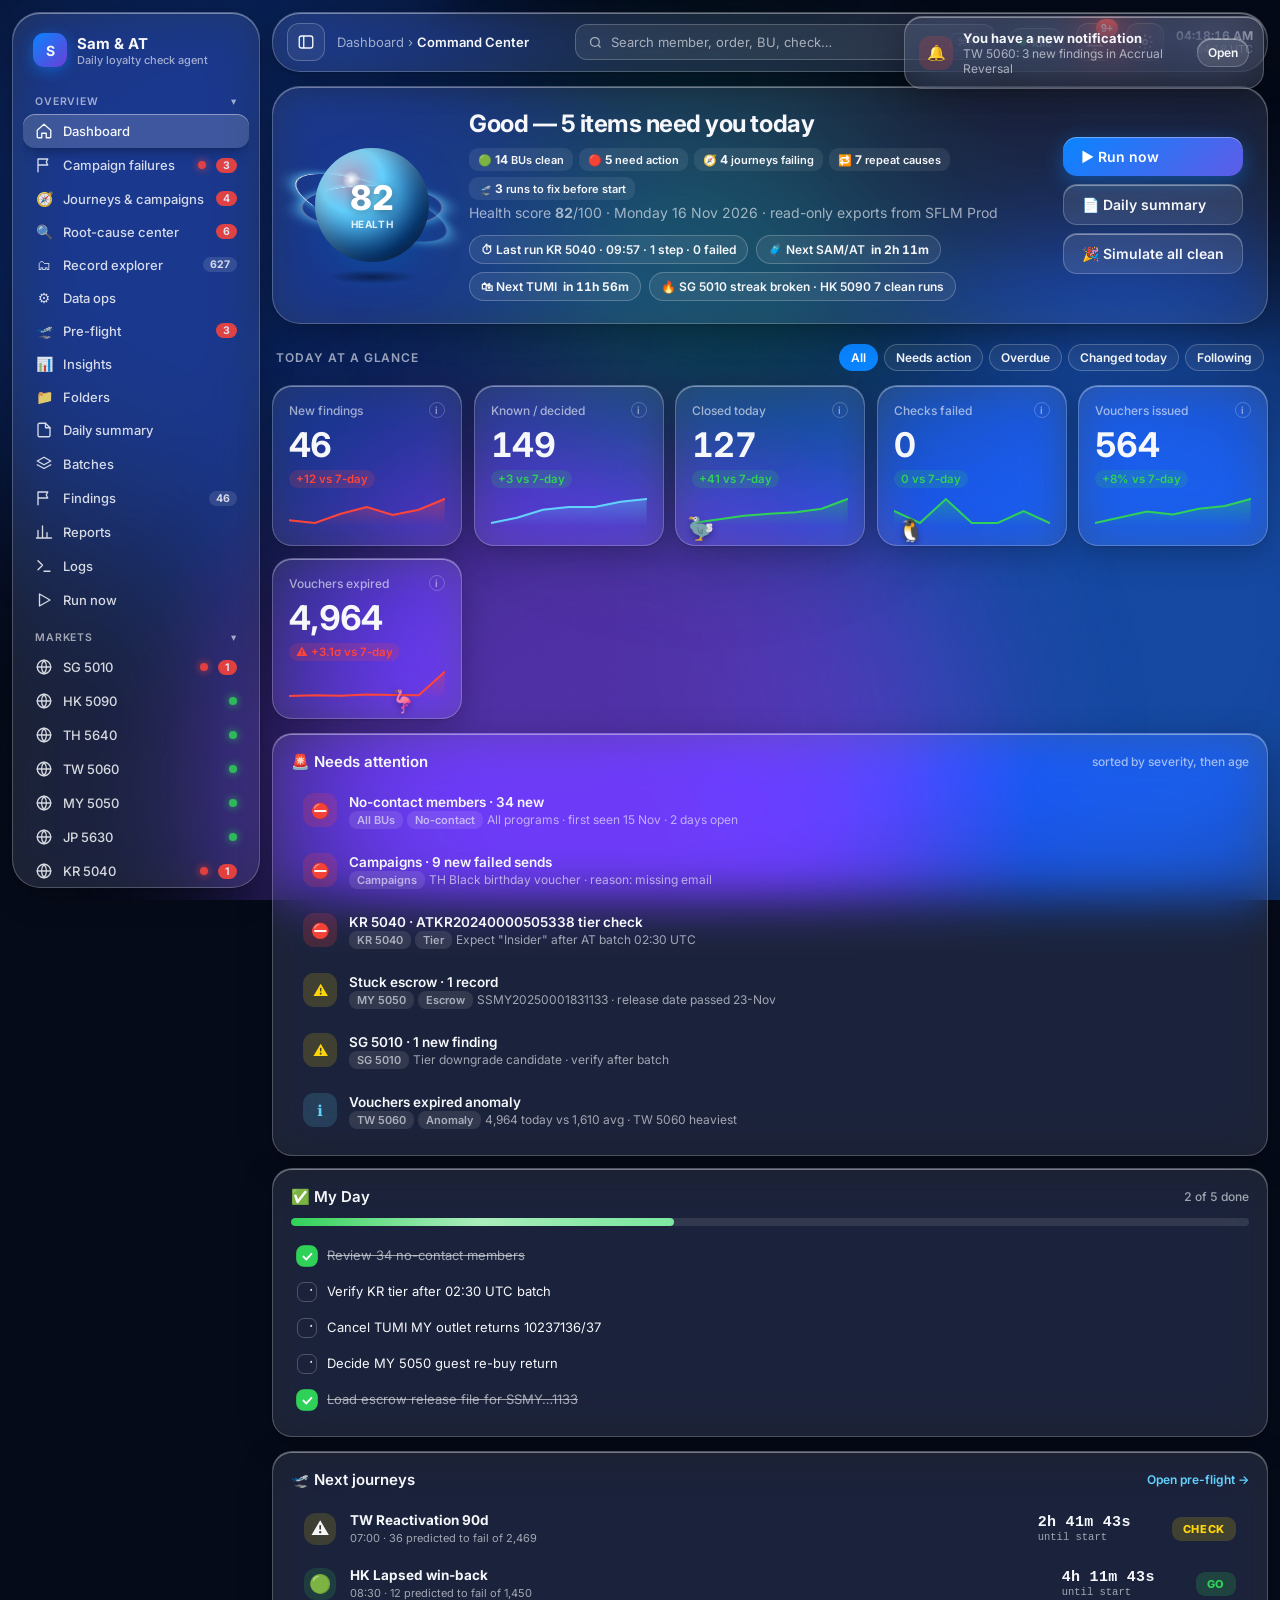
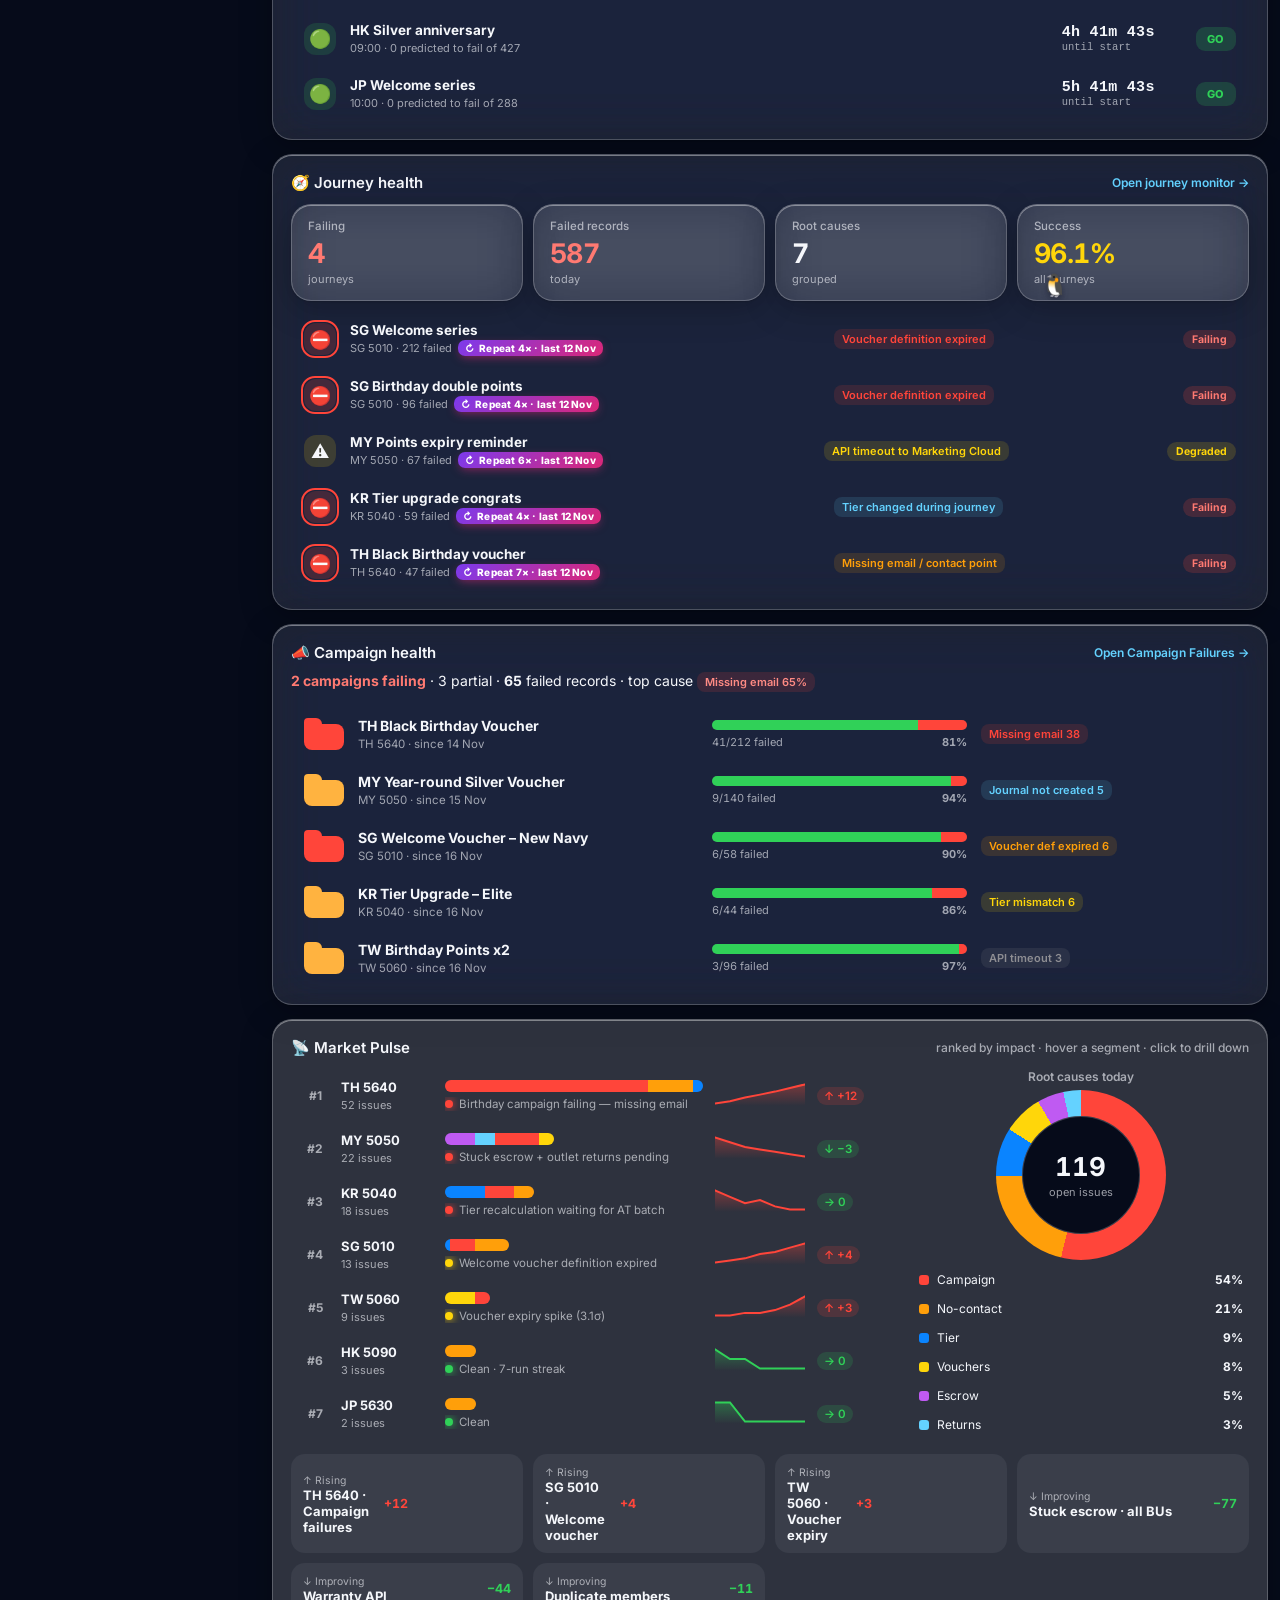
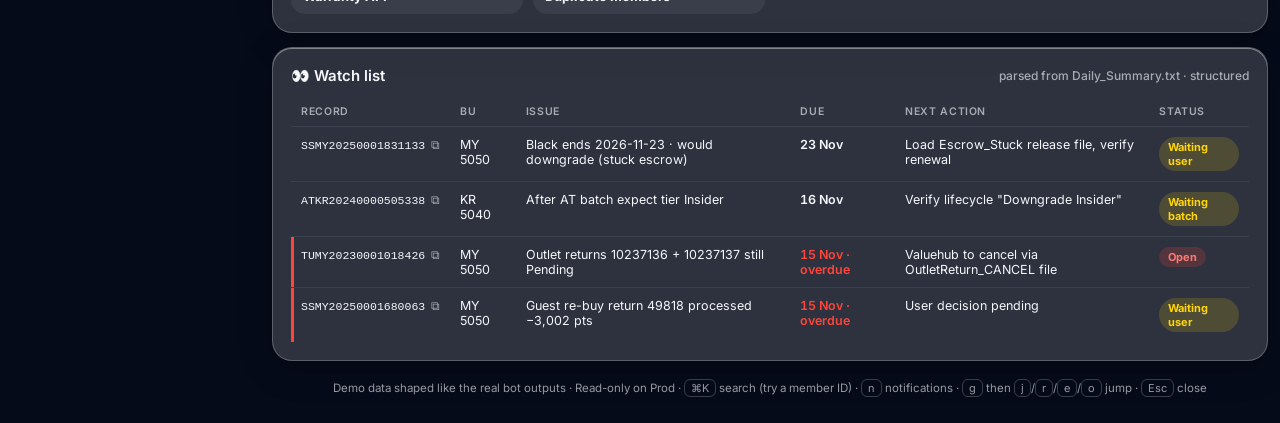
==== commit cd24d86f: "v3: repeat issues, pre-flight, insights, themes, 3D Co-Authored-By: Claude Opus 5.5 <noreply@anthrop" ====
--- a/index.html
+++ b/index.html
@@ -3,7 +3,7 @@
 <head>
 <meta charset="UTF-8">
 <meta name="viewport" content="width=device-width, initial-scale=1">
-<title>Sam & AT – Command Center v2</title>
+<title>Sam & AT – Command Center v3</title>
 <link rel="preconnect" href="https://fonts.googleapis.com">
 <link href="https://fonts.googleapis.com/css2?family=Inter:wght@400;500;600;700&display=swap" rel="stylesheet">
 <style>
@@ -599,6 +599,133 @@
 [data-motion="off"] .bird{display:none}
 @media(prefers-reduced-motion:reduce){.bird{display:none}}
 
+/* ===== v3: themes, 3D, pre-flight, repeats, insights ===== */
+/* ---- themes ---- */
+[data-theme="dark"]{--b1:#15151c;--b2:#1d2233;--b3:#1a1826;--b4:#10201f;--bg:#030305;--glass-bg:rgba(24,24,30,.72);--glass-strong:rgba(30,30,38,.86);--glass-border:rgba(255,255,255,.09);--glass-hi:inset 0 1px 0 rgba(255,255,255,.06);--glass-shadow:0 10px 30px rgba(0,0,0,.55),0 1px 2px rgba(0,0,0,.4);--accent:#0A84FF}
+[data-theme="midnight"]{--b1:#0a0f2e;--b2:#1a1060;--b3:#2a0f4d;--b4:#06283d;--bg:#02030c;--glass-bg:rgba(14,16,40,.62);--glass-strong:rgba(20,22,52,.82);--glass-border:rgba(140,150,255,.16);--accent:#7C6CFF}
+[data-theme="graphite"]{--b1:#2a2d33;--b2:#3a3f47;--b3:#24272c;--b4:#33363c;--bg:#16181b;--glass-bg:rgba(60,64,72,.42);--glass-strong:rgba(70,74,82,.7);--glass-border:rgba(255,255,255,.12);--accent:#8E9BFF}
+[data-theme="aurora"]{--b1:#00423a;--b2:#0b6e8f;--b3:#5b2a9e;--b4:#1fae7a;--bg:#020d10;--accent:#2EE6B6}
+[data-theme="nord"]{--b1:#2e3440;--b2:#3b4a63;--b3:#434c5e;--b4:#2f4f4f;--bg:#1f232b;--glass-bg:rgba(76,86,106,.32);--glass-strong:rgba(76,86,106,.6);--accent:#88C0D0;--ok:#A3BE8C;--warn:#EBCB8B;--bad:#BF616A;--info:#81A1C1}
+[data-theme="rose"]{--b1:#4a0d2a;--b2:#a3214f;--b3:#5d1d6b;--b4:#c2556b;--bg:#12040a;--accent:#FF5C8A}
+[data-theme="light"]{--glass-bg:rgba(255,255,255,.72);--glass-strong:rgba(255,255,255,.9);--glass-border:rgba(15,23,42,.10);--glass-hi:inset 0 1px 0 #fff;
+ --text:#0f172a;--muted:rgba(15,23,42,.58);--b1:#dbe6ff;--b2:#eef1f7;--b3:#e6ecff;--b4:#e2f4ef;--bg:#f3f5f9;--glass-shadow:0 10px 30px rgba(15,23,42,.08),0 1px 2px rgba(15,23,42,.06);--accent:#2563EB}
+[data-theme="sand"]{--glass-bg:rgba(255,251,242,.7);--glass-strong:rgba(255,252,246,.9);--glass-border:rgba(80,60,20,.12);--text:#2a2114;--muted:rgba(42,33,20,.6);
+ --b1:#f3e2c2;--b2:#f7d9b8;--b3:#e9e1cf;--b4:#efe7d4;--bg:#f7f1e6;--glass-shadow:0 10px 30px rgba(80,60,20,.10);--accent:#C2410C}
+[data-theme="contrast"]{--b1:#000;--b2:#000;--b3:#000;--b4:#000;--bg:#000;--glass-bg:#0b0b0b;--glass-strong:#141414;--glass-border:rgba(255,255,255,.55);--glass-hi:none;--blur:0px;--text:#fff;--muted:#d0d0d0;--accent:#FFD60A;--glass-shadow:none}
+[data-theme="light"] .folder .f-front,[data-theme="sand"] .folder .f-front{background:linear-gradient(180deg,rgba(255,255,255,.92),rgba(255,255,255,.75))}
+[data-theme="light"] .rtbl th,[data-theme="sand"] .rtbl th{background:rgba(255,255,255,.95)}
+[data-theme="light"] .nav li:hover,[data-theme="sand"] .nav li:hover,[data-theme="light"] .jrow:hover,[data-theme="light"] .tstep:hover{background:rgba(15,23,42,.05)}
+[data-theme="light"] .nav li.active,[data-theme="sand"] .nav li.active{background:rgba(15,23,42,.08)}
+[data-theme="light"] pre.q,[data-theme="sand"] pre.q,[data-theme="light"] .ev div{background:#0f172a;color:#9be7ff}
+[data-theme="light"] .ev div span{color:#e5e7eb}
+[data-theme="light"] .inp,[data-theme="sand"] .inp{background:#fff;color:var(--text)}
+[data-theme="light"] .grain,[data-theme="sand"] .grain{display:none}
+[data-theme="contrast"] .blob{display:none}
+.thgrid{display:grid;grid-template-columns:repeat(3,1fr);gap:6px}
+.thsw{border-radius:11px;padding:6px;cursor:pointer;border:1.5px solid var(--glass-border);background:rgba(255,255,255,.04);transition:transform var(--dur-fast) var(--ease-spring),border-color var(--dur-fast)}
+.thsw:hover{transform:translateY(-2px)}.thsw.on{border-color:var(--accent);box-shadow:0 0 0 3px rgba(10,132,255,.25)}
+.thsw i{display:block;height:28px;border-radius:7px;margin-bottom:4px;box-shadow:inset 0 0 0 1px rgba(255,255,255,.12)}
+.thsw span{font-size:10.5px;font-weight:600}
+.menu{width:300px!important}
+
+/* ---- 3D: one shared pointer handler drives --rx/--ry on .t3 elements (GPU transform only) ---- */
+.t3{transform:perspective(900px) rotateX(var(--rx,0deg)) rotateY(var(--ry,0deg)) translate3d(0,var(--ty,0px),0);transition:transform .45s cubic-bezier(.2,.8,.2,1),box-shadow .3s;backface-visibility:hidden}
+.t3.live{transition:transform .08s linear,box-shadow .3s}
+.t3.ready{animation:none!important;opacity:1!important}
+.t3:hover{--ty:-4px;box-shadow:0 24px 50px -12px rgba(0,0,0,.5),var(--glass-hi)}
+.t3::after{content:"";position:absolute;inset:0;border-radius:inherit;pointer-events:none;opacity:0;transition:opacity .3s;
+ background:linear-gradient(calc(var(--ga,120)*1deg),rgba(255,255,255,.16),transparent 45%)}
+.t3:hover::after{opacity:1}
+.folder.t3:hover{transform:perspective(900px) rotateX(var(--rx,0deg)) rotateY(var(--ry,0deg)) translate3d(0,-4px,0)}
+.view:not([hidden]){animation:view3d .55s cubic-bezier(.2,.8,.2,1)}
+@keyframes view3d{from{opacity:0;transform:perspective(1400px) rotateX(5deg) translate3d(0,22px,-40px)}}
+.nav li.active{box-shadow:var(--glass-hi),0 6px 14px -6px rgba(0,0,0,.5);transform:translateZ(0)}
+[data-motion="off"] .t3,[data-motion="off"] .view{transform:none!important;animation:none!important}
+
+/* ---- 3D health orb (replaces 14/19 ring) ---- */
+.ring{display:none!important}
+.orb-w{width:150px;height:150px;position:relative;perspective:600px;flex:none}
+.orb{position:absolute;inset:18px;border-radius:50%;background:radial-gradient(circle at 32% 28%,#fff 0,rgba(255,255,255,.55) 8%,var(--oc1) 28%,var(--oc2) 70%,rgba(0,0,0,.6) 100%);
+ box-shadow:0 18px 40px -10px var(--oc2),inset -10px -14px 30px rgba(0,0,0,.45),inset 8px 10px 20px rgba(255,255,255,.25);animation:orbF 6s ease-in-out infinite;display:grid;place-items:center;text-align:center}
+.orb b{font-size:34px;font-weight:800;color:#fff;text-shadow:0 2px 10px rgba(0,0,0,.4);line-height:1}.orb small{display:block;font-size:10px;color:rgba(255,255,255,.85);font-weight:700;letter-spacing:.06em;margin-top:3px}
+.orb-ring{position:absolute;inset:4px;border-radius:50%;border:2px solid rgba(255,255,255,.35);border-top-color:var(--oc1);transform:rotateX(72deg);animation:orbR 7s linear infinite;box-shadow:0 0 18px var(--oc1)}
+.orb-ring.r2{inset:-4px;border-width:1px;border-color:rgba(255,255,255,.15);border-left-color:#fff;animation-duration:11s;animation-direction:reverse;transform:rotateX(72deg) rotateY(18deg)}
+.orb-shadow{position:absolute;left:30px;right:30px;bottom:-4px;height:14px;border-radius:50%;background:radial-gradient(rgba(0,0,0,.45),transparent 70%);animation:orbS 6s ease-in-out infinite}
+@keyframes orbF{50%{transform:translate3d(0,-7px,0)}}@keyframes orbS{50%{transform:scale(.85);opacity:.6}}
+@keyframes orbR{from{transform:rotateX(72deg) rotateZ(0)}to{transform:rotateX(72deg) rotateZ(360deg)}}
+.hstats{display:flex;gap:6px;flex-wrap:wrap;margin-top:10px}
+.hstat{font-size:11px;padding:4px 9px;border-radius:9px;background:rgba(255,255,255,.08);font-weight:600}
+.hstat b{font-size:12px}
+
+/* ---- repeat badges + history ---- */
+.rpt{display:inline-flex;align-items:center;gap:4px;font-size:10px;font-weight:800;padding:2px 7px;border-radius:7px;background:linear-gradient(135deg,#7c3aed,#db2777);color:#fff;margin-left:6px;letter-spacing:.02em;box-shadow:0 3px 10px -2px rgba(219,39,119,.6)}
+.rpt i{font-style:normal;display:inline-block;animation:spin 3s linear infinite}
+@keyframes spin{to{transform:rotate(360deg)}}
+.rep{margin-top:14px;padding:16px;border-radius:18px;border:1px solid rgba(219,39,119,.4);background:linear-gradient(135deg,rgba(124,58,237,.14),rgba(219,39,119,.10))}
+.rep h5{font-size:13.5px;display:flex;justify-content:space-between;gap:8px;align-items:center}
+.rep .sum{display:grid;grid-template-columns:repeat(4,1fr);gap:8px;margin:10px 0}
+.rep .sum div{padding:9px;border-radius:12px;background:rgba(0,0,0,.2);font-size:10.5px;color:var(--muted)}.rep .sum b{display:block;font-size:16px;color:var(--text)}
+.occ{position:relative;margin:8px 0 0 8px;border-left:2px solid rgba(219,39,119,.45);padding-left:16px}
+.occ>div{position:relative;padding:8px 0;font-size:12px}
+.occ>div::before{content:"";position:absolute;left:-22px;top:12px;width:10px;height:10px;border-radius:50%;background:#db2777;box-shadow:0 0 0 3px rgba(219,39,119,.25)}
+.occ>div.now::before{background:var(--bad);animation:pulse2 1s infinite}
+.occ small{color:var(--muted);display:block;margin-top:2px}
+.occ .ids{display:flex;gap:4px;flex-wrap:wrap;margin-top:4px}
+.occ .ids span{font-family:ui-monospace,Menlo,monospace;font-size:10px;padding:2px 6px;border-radius:6px;background:rgba(0,0,0,.25);cursor:pointer}
+.occ .ids span:hover{background:rgba(10,132,255,.35)}
+.back{margin-top:10px;padding:11px 13px;border-radius:12px;background:rgba(255,159,10,.12);border:1px solid rgba(255,159,10,.35);font-size:12px;line-height:1.5}
+.perm{margin-top:8px;padding:11px 13px;border-radius:12px;background:rgba(48,209,88,.10);border:1px solid rgba(48,209,88,.35);font-size:12px;line-height:1.5}
+
+/* ---- pre-flight ---- */
+.up{display:grid;grid-template-columns:auto 1.4fr 120px 1.4fr 110px auto;gap:14px;align-items:center;padding:13px 14px;border-radius:16px;cursor:pointer;border:1px solid transparent;
+ opacity:0;animation:fadeup .45s var(--ease-standard) forwards;transition:background var(--dur-fast)}
+.up:hover{background:rgba(255,255,255,.07);border-color:var(--glass-border)}
+.cd{font-family:ui-monospace,Menlo,monospace;font-size:15px;font-weight:700;letter-spacing:.02em}.cd small{display:block;font-family:inherit;font-size:10.5px;color:var(--muted);font-weight:500;letter-spacing:0}
+.cd.soon{color:var(--warn)}.cd.now{color:var(--bad);animation:blink 1s steps(2) infinite}
+@keyframes blink{50%{opacity:.45}}
+.verdict{font-size:11px;font-weight:800;padding:5px 11px;border-radius:9px;letter-spacing:.06em;text-align:center}
+.verdict.go{background:rgba(48,209,88,.18);color:var(--ok)}.verdict.warn{background:rgba(255,214,10,.17);color:var(--warn)}.verdict.stop{background:rgba(255,69,58,.2);color:#ff7a72;box-shadow:0 0 0 1px rgba(255,69,58,.4)}
+.pbar{height:9px;border-radius:99px;background:rgba(255,255,255,.08);overflow:hidden;display:flex}
+.pbar i{display:block;height:100%;animation:growx .8s both;transform-origin:left}
+.pmeta{font-size:10.5px;color:var(--muted);margin-top:4px}
+@media(max-width:1100px){.up{grid-template-columns:auto 1fr auto}.up>*:nth-child(n+3){grid-column:2/-1}}
+.pf{display:grid;grid-template-columns:auto 1fr auto;gap:10px;align-items:center;padding:10px 4px;border-top:1px solid rgba(255,255,255,.07);font-size:12.5px}
+.pf .ic{width:26px;height:26px;border-radius:8px;display:grid;place-items:center;font-size:13px}
+.pf .ic.p{background:rgba(48,209,88,.16)}.pf .ic.w{background:rgba(255,214,10,.16)}.pf .ic.f{background:rgba(255,69,58,.18)}
+.pf small{display:block;color:var(--muted);font-size:11px;margin-top:2px}
+.scan{position:relative;overflow:hidden}
+.scan.on::after{content:"";position:absolute;left:0;right:0;top:-40%;height:40%;background:linear-gradient(180deg,transparent,rgba(100,210,255,.25),transparent);animation:scanY 1.1s linear infinite;pointer-events:none}
+@keyframes scanY{to{top:110%}}
+.radar{display:grid;grid-template-columns:1fr 70px 120px;gap:8px 12px;align-items:center;font-size:12px}
+.radar .d{font-weight:800;text-align:right}.radar .d.bad{color:#ff7a72}.radar .d.warn{color:var(--warn)}
+.conf2{display:grid;grid-template-columns:1fr auto;gap:8px;padding:9px 10px;border-radius:12px;background:rgba(255,255,255,.05);margin-bottom:6px;font-size:12px}
+.conf2 small{color:var(--muted);display:block}
+
+/* ---- 3D market city ---- */
+.city-w{height:330px;display:grid;place-items:center;perspective:1200px;overflow:hidden}
+.city{position:relative;width:340px;height:340px;transform-style:preserve-3d;transform:rotateX(58deg) rotateZ(-38deg);animation:cityIn 1.2s cubic-bezier(.2,.8,.2,1) backwards}
+@keyframes cityIn{from{transform:rotateX(70deg) rotateZ(-70deg) scale(.7);opacity:0}}
+.city .floor{position:absolute;inset:0;border-radius:18px;background:radial-gradient(circle,rgba(255,255,255,.08),rgba(255,255,255,.02));box-shadow:inset 0 0 0 1px rgba(255,255,255,.12)}
+.tw{position:absolute;width:44px;height:44px;transform-style:preserve-3d;cursor:pointer}
+.tw .f{position:absolute}
+.tw .tp{inset:0;transform:translateZ(var(--h));background:var(--c);filter:brightness(1.25);box-shadow:0 0 20px var(--c)}
+.tw .fa{left:0;top:44px;width:44px;height:var(--h);transform-origin:top;transform:rotateX(90deg);background:var(--c);filter:brightness(.8)}
+.tw .fb{left:44px;top:0;width:var(--h);height:44px;transform-origin:left;transform:rotateY(-90deg);background:var(--c);filter:brightness(.6)}
+.tw .lb{position:absolute;left:-10px;top:50px;font-size:10px;font-weight:700;white-space:nowrap;color:var(--text);transform:translateZ(1px)}
+.tw .vl{position:absolute;inset:0;display:grid;place-items:center;transform:translateZ(calc(var(--h) + 1px));font-size:12px;font-weight:800;color:#fff;text-shadow:0 1px 3px rgba(0,0,0,.6)}
+.tw{animation:twUp .9s cubic-bezier(.2,.8,.2,1) backwards}
+@keyframes twUp{from{transform:translateZ(-60px);opacity:0}}
+.tw:hover .tp{filter:brightness(1.6)}
+.city-w:hover .city{transform:rotateX(52deg) rotateZ(-30deg);transition:transform 1s cubic-bezier(.2,.8,.2,1)}
+.city{transition:transform 1s cubic-bezier(.2,.8,.2,1)}
+/* digest + notes */
+textarea.inp{width:100%;min-height:90px;resize:vertical;font-family:inherit;line-height:1.45}
+.digest{white-space:pre-wrap;font-family:ui-monospace,Menlo,monospace;font-size:11.5px;line-height:1.55;padding:14px;border-radius:14px;background:rgba(0,0,0,.28);max-height:340px;overflow:auto}
+[data-theme="light"] .digest,[data-theme="sand"] .digest{background:#0f172a;color:#e5e7eb}
+@media(prefers-reduced-motion:reduce){.orb,.orb-ring,.orb-shadow,.rpt i,.tw,.city{animation:none!important}}
+.up .nm b{display:block;font-size:13.5px}.up .nm small{font-size:11px;color:var(--muted)}
+.city{margin-top:90px}
+
 </style>
 </head>
 <body data-theme="ocean">
@@ -1320,17 +1447,18 @@
 const VIEWS={dash:'viewDash',camp:'viewCamp',journeys:'viewJourneys',rca:'viewRca',records:'viewRecords',ops:'viewOps'};
 const NAVN={dash:'Dashboard',camp:'Campaign failures',journeys:'Journeys & campaigns',rca:'Root-cause center',records:'Record explorer',ops:'Data ops'};
 const CR={dash:'Command Center',camp:'Campaigns',journeys:'Journeys & campaigns',rca:'Root-cause center',records:'Record explorer',ops:'Data ops'};
-const rendered={};
+const rendered={};const RENDER={};
 window.x_show=window.showView=function(v){if(!VIEWS[v])v='dash';closeAll();const sw=()=>{Object.entries(VIEWS).forEach(([k,id])=>{const el=document.getElementById(id);if(el)el.hidden=k!==v});
  $$('.nav li').forEach(x=>x.classList.toggle('active',x.dataset.n===NAVN[v]));$('.topbar .crumbs').innerHTML='Dashboard › <b>'+CR[v]+'</b>';scrollTo({top:0,behavior:'smooth'});
- if(!rendered[v]){try{({journeys:renderJ,rca:renderRca,records:renderRec,ops:renderOps}[v]||(()=>{}))();rendered[v]=1}catch(e){console.error('render '+v,e)}}
- const h={dash:'',camp:'#campaigns',journeys:'#journeys',rca:'#rca',records:'#records',ops:'#ops'}[v];try{if(location.hash!==h)history.replaceState(null,'',h||location.pathname)}catch(e){}
+ if(!rendered[v]){try{(RENDER[v]||(()=>{}))();rendered[v]=1}catch(e){console.error('render '+v,e)}}
+ const h=v==='dash'?'':v==='camp'?'#campaigns':'#'+v;try{if(location.hash!==h)history.replaceState(null,'',h||location.pathname)}catch(e){}
  requestAnimationFrame(()=>{countAll(document.getElementById(VIEWS[v]));addBirds()})};
  if(document.startViewTransition&&motionOn)document.startViewTransition(sw);else sw()};
 function countAll(root){if(!root)return;root.querySelectorAll('.x-kpi .v[data-v]').forEach(el=>{if(el.dataset.v!==''&&!el.dataset.done){el.dataset.done=1;countUp(el,+el.dataset.v)}})}
 window.addEventListener('hashchange',()=>{const v=location.hash.slice(1);x_show(v==='campaigns'?'camp':v||'dash')});
 
 /* ---------------- Journeys view ---------------- */
+setTimeout(()=>Object.assign(RENDER,{journeys:renderJ,rca:renderRca,records:renderRec,ops:renderOps}));
 const SC={bad:'Failing',warn:'Degraded',ok:'Healthy',none:'Not run'};const SE={bad:'⛔',warn:'⚠️',ok:'✅',none:'⏸'};
 let jf='all';
 function renderJ(){
@@ -1554,7 +1682,226 @@
 const bn=document.querySelector('.bottomnav');bn.children[1].setAttribute('onclick',"x_show('journeys')");bn.children[1].lastChild.textContent='Journeys';
 addEventListener('keydown',e=>{if(/input|textarea|select/i.test(e.target.tagName))return;if(window._g){if(e.key==='j')x_show('journeys');if(e.key==='r')x_show('rca');if(e.key==='e')x_show('records');if(e.key==='o')x_show('ops')}});
 document.querySelector('.footer-note').innerHTML='Demo data shaped like the real bot outputs · Read-only on Prod · <span class="kbd">⌘K</span> search (try a member ID) · <span class="kbd">n</span> notifications · <span class="kbd">g</span> then <span class="kbd">j</span>/<span class="kbd">r</span>/<span class="kbd">e</span>/<span class="kbd">o</span> jump · <span class="kbd">Esc</span> close';
-const h=location.hash.slice(1);if(VIEWS[h])x_show(h);
+window.X={J,ERR,REC,INC,errInfo,VIEWS,NAVN,CR,RENDER,rendered,kpiH,esc,fmt,recTable,bindRecRows,SE,SC,mk,countAll,addBirds,dl,copy};
+setTimeout(()=>{const h=location.hash.slice(1);if(VIEWS[h])x_show(h)},0);
+})();
+
+</script>
+<script>
+/* ===== v3 add-on: repeat issues, pre-flight, upcoming countdowns, folders page, insights, themes, 3D ===== */
+(function(){
+const {J,ERR,REC,INC,errInfo,VIEWS,NAVN,CR,RENDER,kpiH,esc,fmt,recTable,bindRecRows,SE,SC,mk,countAll,addBirds,copy}=window.X;
+const $$=s=>[...document.querySelectorAll(s)];
+let sd=7;const rnd=()=>{sd=(sd*1664525+1013904223)%4294967296;return sd/4294967296};
+const LS={get:(k,d)=>{try{const v=localStorage.getItem('samat3_'+k);return v==null?d:JSON.parse(v)}catch(e){return d}},set:(k,v)=>{try{localStorage.setItem('samat3_'+k,JSON.stringify(v))}catch(e){}}};
+
+/* =============== 1. REPEAT-ISSUE HISTORY =============== */
+const FIXED={E_NO_CONTACT:'CRM data team loaded missing emails for the listed members',E_VDEF_EXPIRED:'Loyalty admin extended the voucher definition end date by 6 months',E_MEMBER_INACTIVE:'Survivor records re-injected into the journey',
+ E_DPE_NO_JOURNAL:'DPE job re-run manually after the late file landed',E_TIER_CHANGED:'Affected members re-sent the correct email',E_TIMEOUT:'Failed sends retried manually after MC recovered',E_CONSENT:'No action – correct suppression'};
+const BACK={E_NO_CONTACT:'Only the members in the list were fixed. The POS member-create API still allows blank email, so new members without email keep entering the journey.',
+ E_VDEF_EXPIRED:'The definition was extended, not replaced with a rolling one. Each extension has a fixed end date, so it expires again with no warning.',
+ E_MEMBER_INACTIVE:'The duplicate clean-up job still runs at 05:00 inside the journey wait window.',E_DPE_NO_JOURNAL:'The POS file is still delivered late on Mondays and the journey still has no gate on the DPE job.',
+ E_TIER_CHANGED:'The decision split still uses the entry snapshot.',E_TIMEOUT:'Still no retry policy on the flow; every MC slowdown turns into failed records.',E_CONSENT:'Consent filter is still missing from the entry criteria.'};
+const PERM={E_NO_CONTACT:'Make email mandatory (or SMS fallback) in the POS create API, and add <code>HasEmail = true</code> to every email journey entry filter.',
+ E_VDEF_EXPIRED:'Replace fixed-end definitions with a yearly rolling definition and turn on the "expires in &lt; 30 days" alert rule.',
+ E_MEMBER_INACTIVE:'Move the duplicate clean-up job to 23:00 and add exit criteria <code>MemberStatus != Active</code>.',
+ E_DPE_NO_JOURNAL:'Gate the journey on the DPE job (Completed) – same gate pattern the bot already uses for tier batches.',
+ E_TIER_CHANGED:'Change the split to read the live contact attribute.',E_TIMEOUT:'Add retry with back-off (30/60/120 s) and an alert above 2% timeouts.',E_CONSENT:'Add the consent filter to entry criteria and report as "suppressed".'};
+const DAYS=['18 Oct','21 Oct','24 Oct','27 Oct','30 Oct','2 Nov','5 Nov','7 Nov','9 Nov','12 Nov','14 Nov'];
+const HIST={};
+Object.keys(ERR).forEach(code=>{const js=J.filter(j=>j.err[code]);if(!js.length)return;const n={E_NO_CONTACT:5,E_VDEF_EXPIRED:3,E_TIMEOUT:4,E_DPE_NO_JOURNAL:3,E_MEMBER_INACTIVE:2,E_TIER_CHANGED:2,E_CONSENT:6}[code]||1;
+ const days=DAYS.slice(DAYS.length-n-1,DAYS.length-1);
+ HIST[code]=days.map((d,i)=>{const j=js[(i+1)%js.length];const recs=Math.max(3,Math.round(j.err[code]*(.4+rnd()*.8)));const pre=REC.find(r=>r.j===j.id&&r.code===code);const p=pre?pre.id.slice(0,9):'SSSG2025';
+  return {d,t:`${String(5+Math.floor(rnd()*4)).padStart(2,'0')}:${String(Math.floor(rnd()*60)).padStart(2,'0')}`,j:j.id,jn:j.n,bu:j.bu,recs,ids:[0,1,2].map(()=>p+String(1000000+Math.floor(rnd()*8999999)).slice(0,7)),fix:FIXED[code],mttr:`${1+Math.floor(rnd()*5)}h ${Math.floor(rnd()*60)}m`,held:1+Math.floor(rnd()*5)}})});
+const rep=code=>HIST[code]||[];
+const jRep=j=>Object.keys(j.err).filter(c=>rep(c).length).map(c=>({c,h:rep(c),same:rep(c).filter(o=>o.j===j.id)}));
+function repBlock(code,curJ){const H=rep(code);if(!H.length)return'';const E=ERR[code];const last=H[H.length-1];const sameJ=curJ?H.filter(o=>o.j===curJ.id):[];
+ const mk={};H.forEach(o=>mk[o.bu]=(mk[o.bu]||0)+1);const tot=H.reduce((a,o)=>a+o.recs,0);
+ return `<div class="rep"><h5><span>🔁 Repeat issue · ${E.t}</span><span class="rpt"><i>↻</i> ${H.length+1}× in 30 days</span></h5>
+ <div style="font-size:12px;margin-top:6px;line-height:1.5">Last triggered <b>${last.d} ${last.t}</b> in <b>${esc(last.jn)}</b> (${last.bu}) · ${last.recs} records.
+ ${curJ?(sameJ.length?`This journey has hit it <b>${sameJ.length+1} times</b>.`:'First time in this journey, but seen in other journeys.'):''} Same root cause every time.</div>
+ <div class="sum"><div><b>${H.length+1}</b>occurrences</div><div><b>${fmt(tot)}</b>records before today</div><div><b>${Object.keys(mk).length}</b>markets hit</div><div><b>${(H.reduce((a,o)=>a+o.held,0)/H.length).toFixed(1)}d</b>avg fix held</div></div>
+ <div style="font-size:11px;color:var(--muted)">Markets: ${Object.entries(mk).map(([b,n])=>`<b style="color:var(--text)">${b}</b> ${n}×`).join(' · ')}</div>
+ <div class="occ"><div class="now"><b>Today · 16 Nov</b> – ${curJ?esc(curJ.n):'multiple journeys'}<small>open now</small></div>
+ ${H.slice().reverse().map(o=>`<div><b>${o.d} ${o.t}</b> – ${esc(o.jn)} · ${o.bu} · ${o.recs} records<small>Root cause: ${E.t} · fixed in ${o.mttr}: ${o.fix} · held ${o.held} day${o.held>1?'s':''}</small>
+  <div class="ids">${o.ids.map(id=>`<span title="copy" onclick="event.stopPropagation();x_copy('${id}','${id}')">${id}</span>`).join('')}<span style="background:none;color:var(--muted)">+${o.recs-3} more</span></div></div>`).join('')}</div>
+ <div class="back">⚠ <b>Why it keeps coming back:</b> ${BACK[code]}</div>
+ <div class="perm">✅ <b>Permanent fix (stop the repeat):</b> ${PERM[code]}</div>
+ <div style="font-size:11px;color:var(--muted);margin-top:8px">The root cause and troubleshooting steps above are reused from the previous ${H.length} occurrences — same playbook.</div></div>`}
+// badges on journey rows
+function badgeRows(root){(root||document).querySelectorAll('.jrow[onclick*="x_openJ"]').forEach(r=>{if(r.dataset.rb)return;r.dataset.rb=1;const id=(r.getAttribute('onclick').match(/'(J\d+)'/)||[])[1];const j=J.find(x=>x.id===id);if(!j)return;
+ const R=jRep(j);if(!R.length)return;const top=R.sort((a,b)=>b.h.length-a.h.length)[0];const last=top.h[top.h.length-1];const sm=r.querySelector('.nm small');
+ if(sm)sm.insertAdjacentHTML('beforeend',`<span class="rpt" title="Same root cause seen ${top.h.length} times before · last ${last.d} in ${esc(last.jn)}"><i>↻</i> Repeat ${top.h.length+1}× · last ${last.d}</span>`)})}
+new MutationObserver(()=>badgeRows()).observe(document.querySelector('main'),{childList:true,subtree:true});badgeRows();
+// drawer extensions
+const _oj=window.x_openJ;window.x_openJ=function(id){_oj(id);const j=J.find(x=>x.id===id);const top=Object.entries(j.err).sort((a,b)=>b[1]-a[1]).find(([c])=>c!=='E_CONSENT')||Object.entries(j.err)[0];
+ if(!top)return;const html=repBlock(top[0],j);if(!html)return;const anchor=$('#drawer .rca');if(anchor)anchor.insertAdjacentHTML('beforebegin',html)};
+const _oi=window.x_openInc;window.x_openInc=function(code){_oi(code);const html=repBlock(code);const anchor=$('#drawer .rca');if(html&&anchor)anchor.insertAdjacentHTML('beforebegin',html)};
+const _or=window.x_openRec;window.x_openRec=function(id){_or(id);const r=REC.find(x=>x.id===id);if(!r)return;const d=$('#drawer');const H=rep(r.code);
+ if(H.length){const last=H[H.length-1];d.querySelector('.kv').insertAdjacentHTML('afterend',`<div class="back" style="background:rgba(124,58,237,.14);border-color:rgba(219,39,119,.4)">🔁 <b>Repeat root cause</b> – ${errInfo(r.code).t} happened ${H.length} times before (last ${last.d} in ${esc(last.jn)}, ${last.recs} records). <a style="color:var(--info);cursor:pointer;font-weight:600" onclick="x_openInc('${r.code}')">See history →</a></div>`)}
+ const notes=LS.get('notes',{});d.insertAdjacentHTML('beforeend',`<h4 style="font-size:14px;margin-top:16px">📝 My notes</h4><textarea class="inp" id="recNote" placeholder="Add a note for ${r.id} – saved in this browser">${esc(notes[id]||'')}</textarea>`);
+ $('#recNote').oninput=e=>{const n=LS.get('notes',{});n[id]=e.target.value;LS.set('notes',n)}};
+
+/* =============== 2. UPCOMING JOURNEYS + PRE-FLIGHT =============== */
+const SCHED=[['J1','18:00'],['J2','19:30'],['J8','20:00'],['J4','21:15'],['J3','22:00'],['J12','23:30'],['J6','07:00'],['J14','08:30'],['J5','09:00'],['J7','10:00'],['J9','11:30'],['J10','12:00'],['J11','13:30'],['J13','15:00']];
+const PCHK=[
+ {k:'contact',n:'Members have an email / phone',code:'E_NO_CONTACT'},{k:'consent',n:'Marketing consent present',code:'E_CONSENT'},{k:'vdef',n:'Voucher definition active on run date',code:'E_VDEF_EXPIRED'},
+ {k:'status',n:'Members still active (not merged)',code:'E_MEMBER_INACTIVE'},{k:'dpe',n:'Upstream DPE / tier batch completed',code:'E_DPE_NO_JOURNAL'},{k:'api',n:'Marketing Cloud API healthy (p95 latency)',code:'E_TIMEOUT'},
+ {k:'entry',n:'Entry data extension populated',code:null},{k:'freq',n:'No member gets > 3 messages in 24 h',code:null}];
+function nextAt(hhmm){const [h,m]=hhmm.split(':').map(Number);const n=new Date();const t=new Date(n);t.setHours(h,m,0,0);if(t<=n)t.setDate(t.getDate()+1);return t}
+const UP=SCHED.map(([id,t])=>{const j=J.find(x=>x.id===id);const aud=Math.round((j.in||900)*(.9+rnd()*.25));const checks=PCHK.map(c=>{let n=0,st='p',note='';
+ if(c.code&&j.err[c.code]){n=Math.round(j.err[c.code]*(aud/(j.in||aud))*(c.code==='E_TIMEOUT'?.4:1.05));st=c.code==='E_CONSENT'?'w':'f'}
+ if(c.k==='vdef'&&j.err.E_VDEF_EXPIRED){n=Math.round(aud*.86);note='Definition expired 14 Nov – every voucher issue will fail'}
+ if(c.k==='entry'&&j.notrun){st='f';note='Entry DE is empty – journey will send nothing';n=0}
+ if(c.k==='freq'&&['J1','J8','J2'].includes(id)){st='w';n=Math.round(aud*.04);note=n+' members also in another journey within 24 h'}
+ if(c.k==='api'&&j.err.E_TIMEOUT){note='p95 2.9 s now (normal 0.8 s) – timeouts likely if it degrades'}
+ if(c.k==='dpe'&&j.err.E_DPE_NO_JOURNAL){note='"Create Accrual Journals" not yet Completed today'}
+ if(c.k==='contact'&&n)note=n+' members have no ContactPointEmail';
+ if(c.k==='status'&&n)note=n+' members merged by the 05:00 clean-up';
+ if(c.k==='consent'&&n)note=n+' will be suppressed (correct behaviour)';
+ return {...c,n,st,note}});
+ const fail=checks.filter(c=>c.st==='f'&&c.k!=='entry').reduce((a,c)=>a+c.n,0);const blocker=checks.some(c=>(c.k==='vdef'||c.k==='entry')&&c.st==='f');
+ const rate=fail/aud*100;return {id,j,t,aud,checks,fail:Math.min(fail,aud),rate,verdict:blocker||rate>5?'stop':rate>1||checks.some(c=>c.st==='w')?'warn':'go',excluded:false}});
+const fmtLeft=ms=>{if(ms<=0)return'running';const s=Math.floor(ms/1000),h=Math.floor(s/3600),m=Math.floor(s%3600/60),x=s%60;return h?`${h}h ${String(m).padStart(2,'0')}m ${String(x).padStart(2,'0')}s`:`${m}m ${String(x).padStart(2,'0')}s`};
+const VLAB={go:'GO',warn:'CHECK',stop:'STOP'};
+mk('viewPreflight',`
+ <section class="x-head glass"><div><div class="crumbs">Dashboard › <b>Pre-flight</b></div><h2>🛫 Pre-flight · upcoming journeys</h2>
+ <p>Every journey scheduled in the next 24 hours, with a live countdown. Before each run the agent checks the audience against every known failure cause and predicts how many records will fail, so you can fix or exclude them before the campaign goes out.</p></div>
+ <div style="display:flex;gap:8px;flex-wrap:wrap"><button class="btn" id="pfAll">🔎 Run all pre-flight checks</button><button class="btn ghost" onclick="x_pfCopy()">⧉ Copy pre-flight report</button></div></section>
+ <section class="x-kpis" id="pfK"></section>
+ <section class="panel glass scan" id="pfPanel"><h4><span>Next 24 hours <small id="pfNow"></small></span><div class="chips" id="pfF"><span class="chip on" data-f="all">All</span><span class="chip" data-f="stop">Stop</span><span class="chip" data-f="warn">Check</span><span class="chip" data-f="go">Go</span></div></h4><div id="pfList"></div></section>
+ <section class="x-grid2"><div class="panel solid"><h4>⏳ Expiry radar <small>things that will break a journey soon</small></h4><div class="radar" id="radar"></div></div>
+ <div class="panel solid"><h4>📬 Conflicts & message fatigue <small>members hit by 2+ journeys in 24 h</small></h4><div id="conf"></div></div></section>`);
+let pff='all';
+function pfKpis(){const st=UP.filter(u=>u.verdict==='stop').length,wn=UP.filter(u=>u.verdict==='warn').length,ri=UP.reduce((a,u)=>a+(u.excluded?0:u.fail),0),au=UP.reduce((a,u)=>a+u.aud,0);
+ $('#pfK').innerHTML=kpiH('Journeys next 24 h',UP.length,'scheduled')+kpiH('Stop – fix first',st,'blockers found','bad')+kpiH('Check',wn,'minor risk','warn')+kpiH('Ready to go',UP.length-st-wn,'all checks pass','ok')+kpiH('Records at risk',ri,'predicted failures','bad')+kpiH('Predicted success',(100-ri/au*100).toFixed(1)+'%','if run as-is','warn');
+ countAll($('#pfK'))}
+function pfList(){const now=Date.now();const L=UP.slice().sort((a,b)=>nextAt(a.t)-nextAt(b.t)).filter(u=>pff==='all'||u.verdict===pff);
+ $('#pfList').innerHTML=L.map((u,i)=>{const fails=u.checks.filter(c=>c.st==='f'),warns=u.checks.filter(c=>c.st==='w');const f=u.excluded?0:u.fail;
+  return `<div class="up" style="animation-delay:${i*30}ms" onclick="x_pf('${u.id}')"><div class="jico ${u.verdict==='stop'?'bad':u.verdict==='warn'?'warn':'ok'}">${u.verdict==='stop'?'🛑':u.verdict==='warn'?'⚠️':'🟢'}</div>
+  <div class="nm"><b>${esc(u.j.n)}</b><small>${u.j.bu} · ${u.j.p} · starts ${u.t} local</small></div>
+  <div class="cd" data-at="${nextAt(u.t).getTime()}">--<small>until start</small></div>
+  <div><div class="pbar"><i style="width:${Math.max(0,100-u.rate)}%;background:var(--ok)"></i><i style="width:${u.excluded?0:Math.min(100,u.rate)}%;background:var(--bad)"></i></div>
+  <div class="pmeta">${fmt(u.aud)} in audience · <b style="color:${f?'#ff8b84':'var(--ok)'}">${fmt(f)} predicted to fail</b>${u.excluded?' · at-risk excluded ✓':''}</div>
+  <div style="margin-top:4px">${fails.slice(0,2).map(c=>`<span class="rchip">${c.code?ERR[c.code].t:esc(c.note)}${c.n?' · '+fmt(c.n):''}</span>`).join('')}${warns.slice(0,1).map(c=>`<span class="rchip w">${esc(c.note||c.n)}</span>`).join('')}</div></div>
+  <div class="sr num">${(100-(u.excluded?0:u.rate)).toFixed(1)}%<small>predicted</small></div><div><span class="verdict ${u.excluded&&u.verdict!=='stop'?'go':u.verdict}">${VLAB[u.excluded&&u.verdict!=='stop'?'go':u.verdict]}</span></div></div>`}).join('');
+ tickCd()}
+function tickCd(){const now=Date.now();$$('.cd[data-at]').forEach(el=>{const ms=+el.dataset.at-now;el.firstChild.nodeValue=fmtLeft(ms);el.classList.toggle('soon',ms<3600e3&&ms>0);el.classList.toggle('now',ms<=60e3)});
+ const pn=$('#pfNow');if(pn)pn.textContent='now '+new Date().toLocaleTimeString([],{hour:'2-digit',minute:'2-digit',second:'2-digit'})}
+setInterval(()=>{if(!document.hidden)tickCd()},1000);
+window.x_pf=function(id){const u=UP.find(x=>x.id===id);const d=$('#drawer');d.classList.add('wide');const ms=nextAt(u.t)-Date.now();
+ const risk=REC.filter(r=>r.j===id&&r.st==='Open').slice(0,10);
+ d.innerHTML=`<div style="display:flex;justify-content:space-between;align-items:flex-start"><div><div style="color:var(--muted);font-size:12px">Pre-flight › ${u.j.bu}</div><h3>${esc(u.j.n)}</h3>
+ <div style="color:var(--muted)">Starts ${u.t} local · in <b class="cd" data-at="${nextAt(u.t).getTime()}" style="font-size:13px">${fmtLeft(ms)}<small style="display:none"></small></b></div>
+ <span class="verdict ${u.verdict}" style="display:inline-block;margin-top:10px">${VLAB[u.verdict]} · ${u.verdict==='stop'?'do not run until fixed':u.verdict==='warn'?'run after a quick check':'safe to run'}</span></div><button class="iconbtn" onclick="closeAll()">✕</button></div>
+ <div class="kgrid num"><div><b>${fmt(u.aud)}</b><span>Audience</span></div><div><b style="color:var(--bad)">${fmt(u.excluded?0:u.fail)}</b><span>Predicted failures</span></div><div><b>${(100-(u.excluded?0:u.rate)).toFixed(1)}%</b><span>Predicted success</span></div><div><b>${u.checks.filter(c=>c.st==='p').length}/${u.checks.length}</b><span>Checks passing</span></div></div>
+ <h4 style="font-size:14px">Pre-flight checks</h4>${u.checks.map(c=>`<div class="pf"><span class="ic ${c.st}">${c.st==='p'?'✓':c.st==='w'?'!':'✕'}</span><div><b>${c.n}</b><small>${c.note||(c.st==='p'?'Pass':'')}</small></div><b class="num" style="color:${c.st==='f'?'#ff8b84':c.st==='w'?'var(--warn)':'var(--muted)'}">${c.n&&c.st!=='p'?fmt(c.n):''}</b></div>`).join('')}
+ ${u.checks.filter(c=>c.st==='f'&&c.code).map(c=>`<div class="rca"><h5>🧠 Predicted cause · ${ERR[c.code].t}</h5><p>${ERR[c.code].rc}</p>${rep(c.code).length?`<div class="back" style="margin-top:8px">🔁 This already failed ${rep(c.code).length} times (last ${rep(c.code).slice(-1)[0].d}). Fix before the run to break the repeat.</div>`:''}
+  <div class="ts"><h6>Fix before ${u.t}</h6>${ERR[c.code].fix.slice(0,4).map((s,i)=>`<div class="tstep" onclick="x_tick(this)"><span class="n">${i+1}</span><span>${s}</span></div>`).join('')}</div></div>`).join('')}
+ ${risk.length?`<div class="drec"><h4>Records at risk <small style="color:var(--muted);font-weight:500">sample from today's failures</small></h4>${recTable(risk)}</div>`:''}
+ <div style="display:flex;gap:8px;margin-top:14px;flex-wrap:wrap"><button class="btn sm" onclick="x_pfExclude('${id}')">${u.excluded?'↩ Include at-risk again':'⛔ Exclude at-risk members'}</button><button class="btn ghost sm" onclick="x_pfRecheck('${id}')">🔎 Re-check now</button><button class="btn ghost sm" onclick="x_openJ('${id}')">Open journey history</button></div>`;
+ d.classList.add('on');$('#scrim').classList.add('on');bindRecRows(d)};
+window.x_pfExclude=id=>{const u=UP.find(x=>x.id===id);u.excluded=!u.excluded;toast(u.excluded?'⛔':'↩',u.excluded?'At-risk members excluded':'At-risk members included',u.excluded?`${fmt(u.fail)} members held back from ${u.j.n} – send them after the fix`:u.j.n,'ok');pfKpis();pfList();x_pf(id)};
+window.x_pfRecheck=id=>{const p=$('#pfPanel');p.classList.add('on');toast('🔎','Re-checking',UP.find(x=>x.id===id).j.n+' · 8 checks against Prod (read-only)');setTimeout(()=>{p.classList.remove('on');toast('✓','Pre-flight done','Results are up to date','ok')},1600)};
+window.x_pfCopy=()=>{copy('Pre-flight report – next 24 h\n'+UP.slice().sort((a,b)=>nextAt(a.t)-nextAt(b.t)).map(u=>`• ${u.t} ${u.j.n} (${u.j.bu}) – ${VLAB[u.verdict]} – ${u.aud} audience, ${u.excluded?0:u.fail} predicted fail${u.checks.filter(c=>c.st!=='p').map(c=>'\n    - '+(c.note||c.n)).join('')}`).join('\n'));toast('⧉','Pre-flight report copied',UP.length+' journeys','ok')};
+RENDER.preflight=function(){pfKpis();pfList();$$('#pfF .chip').forEach(c=>c.onclick=()=>{$$('#pfF .chip').forEach(x=>x.classList.remove('on'));c.classList.add('on');pff=c.dataset.f;pfList()});
+ $('#pfAll').onclick=()=>{const p=$('#pfPanel');p.classList.add('on');let k=0;const it=setInterval(()=>{toast('🔎','Checking '+UP[k].j.n,UP[k].checks.length+' checks');if(++k>=3){clearInterval(it)}},400);
+  setTimeout(()=>{p.classList.remove('on');const s=UP.filter(u=>u.verdict==='stop').length;toast(s?'🛑':'✅','Pre-flight complete',`${UP.length} journeys checked · ${s} must be fixed before they run`,s?'bad':'ok')},1900)};
+ const RAD=[['Voucher def · SG Welcome 500 pts',-2,'Used by SG Welcome series + SG Birthday'],['Voucher def · TH Black Birthday',6,'TH Black Birthday voucher'],['Voucher def · MY Points bonus',11,'MY Points expiry reminder'],['Tier Black ends · 214 MY members',7,'MY Black renewal reminder'],['Escrow release · SSMY…1133',7,'Stuck escrow watch item'],['API certificate · MC connected app',19,'All MC journeys'],['Voucher def · KR Tier gift',27,'KR Tier upgrade congrats']];
+ $('#radar').innerHTML=RAD.map(([n,dd,u])=>`<div><b style="font-size:12.5px">${n}</b><div style="font-size:10.5px;color:var(--muted)">${u}</div></div><div class="d ${dd<=7?'bad':dd<=14?'warn':''}">${dd<0?'expired':dd+'d'}</div><div class="pbar"><i style="width:${Math.max(4,100-Math.max(0,dd)/30*100)}%;background:${dd<=7?'var(--bad)':dd<=14?'var(--warn)':'var(--ok)'}"></i></div>`).join('');
+ const CF=[['TH Black Birthday voucher','TH AT Welcome',48,'18:00 + 13:30 next day'],['SG Welcome series','SG Birthday double points',61,'19:30 + 20:00 – 30 min apart'],['KR Tier upgrade congrats','KR Points expiry reminder',22,'21:15 + 23:30'],['HK Lapsed win-back','HK Silver anniversary',9,'08:30 + 09:00']];
+ $('#conf').innerHTML=CF.map(([a,b,n,t])=>`<div class="conf2"><div><b>${a}</b> × <b>${b}</b><small>${t}</small></div><b class="num" style="color:${n>40?'#ff8b84':'var(--warn)'}">${n} members</b></div>`).join('')+`<div class="fix">💡 Add a 24 h frequency cap or a suppression between journeys in the same market. ${CF.reduce((a,c)=>a+c[2],0)} members would get 2 messages within hours.</div>`};
+
+/* =============== 3. FOLDERS PAGE =============== */
+mk('viewFolders',`<section class="x-head glass"><div><div class="crumbs">Dashboard › <b>Folders</b></div><h2>📁 Result folders</h2><p>Every BU and check output, grouped on shelves. Open a folder to see its findings and the records behind them.</p></div></section><div id="foldHost" style="display:flex;flex-direction:column;gap:12px"></div>`);
+const sh=$('#shelves'),st=sh&&sh.previousElementSibling;if(sh){const host=$('#foldHost');if(st&&st.classList.contains('sec-title'))host.appendChild(st);host.appendChild(sh)}
+
+/* =============== 4. INSIGHTS =============== */
+mk('viewInsights',`<section class="x-head glass"><div><div class="crumbs">Dashboard › <b>Insights</b></div><h2>📊 Insights & trends</h2><p>Is it getting better or worse? Week-on-week failure rate, how fast causes get fixed, which causes keep coming back, a 3D view of issues per market and a ready-to-send daily digest.</p></div>
+ <div style="display:flex;gap:8px"><button class="btn" onclick="x_digest()">⧉ Copy daily digest</button></div></section>
+ <section class="x-kpis" id="inK"></section>
+ <section class="x-grid2"><div class="panel solid"><h4>🏙 Issues by market · 3D <small>hover to tilt · click a tower</small></h4><div class="city-w"><div class="city" id="city"><div class="floor"></div></div></div></div>
+ <div class="panel solid"><h4>📉 Failure rate · last 8 weeks <small>target ≤ 1%</small></h4><div id="wow"></div></div></section>
+ <section class="x-grid2"><div class="panel solid"><h4>🔁 Repeat leaderboard <small>causes that keep coming back</small></h4><div id="lead"></div></div>
+ <div class="panel solid"><h4>⏱ Time to fix by cause <small>MTTR, last 30 days</small></h4><div id="mttr"></div></div></section>
+ <section class="panel solid"><h4>📰 Daily digest <small>ready to paste into Teams / email</small></h4><div class="digest" id="dig"></div></section>`);
+function digestText(){const st=UP.filter(u=>u.verdict==='stop');return `Sam & AT – daily digest · ${new Date().toDateString()}
+HEALTH  ${J.filter(j=>j.st==='bad').length} journeys failing · ${REC.length} records flagged · ${INC.length} root causes
+TOP CAUSES
+${INC.slice(0,4).map(i=>`  • ${ERR[i.code].t}: ${i.recs} records, ${i.js.length} journeys${rep(i.code).length?` – REPEAT ${rep(i.code).length+1}×`:''} → owner ${ERR[i.code].owner}`).join('\n')}
+BEFORE NEXT RUNS
+${st.map(u=>`  🛑 ${u.t} ${u.j.n}: ${u.checks.filter(c=>c.st==='f').map(c=>c.note||c.n).join('; ')}`).join('\n')||'  all clear'}
+EXPIRING ≤ 7 DAYS
+  • SG Welcome voucher def (expired) · TH Black Birthday def (6d) · Tier Black ends for 214 MY members (7d)
+ASK
+  • Loyalty admin: replace SG voucher definition (fixes 308 records + 2 upcoming runs)
+  • CRM data team: load 84 missing emails; make email mandatory in POS create`}
+window.x_digest=()=>{copy(digestText());toast('⧉','Daily digest copied','Paste into Teams or email','ok')};
+RENDER.insights=function(){
+ $('#inK').innerHTML=kpiH('Failure rate this week','3.9%','was 2.6% last week','bad')+kpiH('Repeat causes',Object.keys(HIST).length,'seen before','warn')+kpiH('Median time to fix','2h 05m','−18 min vs last week','ok')+kpiH('Fixes that held > 7 d','38%','permanent fixes needed','warn')+kpiH('SLA met',92,'% of runs on time');countAll($('#inK'));
+ const M={};REC.forEach(r=>M[r.bu]=(M[r.bu]||0)+1);const ent=Object.entries(M).sort((a,b)=>b[1]-a[1]).slice(0,9);const mx=ent[0][1];
+ $('#city').innerHTML='<div class="floor"></div>'+ent.map(([b,n],i)=>{const x=30+(i%3)*110,y=30+Math.floor(i/3)*110,h=Math.max(14,n/mx*120),c=n>150?'#FF453A':n>60?'#FF9F0A':n>20?'#FFD60A':'#30D158';
+  return `<div class="tw" style="left:${x}px;top:${y}px;--h:${h}px;--c:${c};animation-delay:${i*80}ms" title="${b}: ${n} records" onclick="x_recFilter('bu','${b}')"><div class="f fa"></div><div class="f fb"></div><div class="f tp"></div><div class="vl">${n}</div><div class="lb">${b}</div></div>`}).join('');
+ const W=[1.4,1.1,1.8,1.3,2.2,1.9,2.6,3.9];const w=560,h=180,X=i=>30+i*(w-50)/7,Y=v=>h-24-v/4.5*(h-40);
+ $('#wow').innerHTML=`<svg viewBox="0 0 ${w} ${h}" style="width:100%;height:200px"><rect x="30" y="${Y(1)}" width="${w-40}" height="${Y(0)-Y(1)}" fill="rgba(48,209,88,.12)"/><text x="34" y="${Y(1)-4}" font-size="10" fill="var(--muted)">target ≤ 1%</text>
+  <path d="${W.map((v,i)=>(i?'L':'M')+X(i)+' '+Y(v)).join(' ')} L${X(7)} ${Y(0)} L${X(0)} ${Y(0)}Z" fill="rgba(255,69,58,.14)"/>
+  <path d="${W.map((v,i)=>(i?'L':'M')+X(i)+' '+Y(v)).join(' ')}" fill="none" stroke="#FF453A" stroke-width="2.4" style="stroke-dasharray:1200;stroke-dashoffset:1200;animation:draw 1.4s forwards"/>
+  ${W.map((v,i)=>`<circle cx="${X(i)}" cy="${Y(v)}" r="${i===7?6:3.5}" fill="#FF453A"><title>W${39+i}: ${v}%</title></circle><text x="${X(i)}" y="${h-6}" font-size="10" fill="var(--muted)" text-anchor="middle">W${39+i}</text>`).join('')}
+  <text x="${X(7)-8}" y="${Y(3.9)-10}" font-size="11" font-weight="700" fill="#ff7a72" text-anchor="end">3.9% ↑ +1.3 pts</text></svg>
+  <div class="fix">🧠 The jump since W44 is driven by <b>one cause</b>: Voucher definition expired (SG) adds 2.0 pts. Without it the rate would be 1.9%.</div>`;
+ const L=Object.entries(HIST).sort((a,b)=>b[1].length-a[1].length);const lm=L[0][1].length+1;
+ $('#lead').innerHTML=L.map(([c,H],i)=>`<div class="rbar" style="grid-template-columns:200px 1fr 70px;cursor:pointer" onclick="x_openInc('${c}')"><span>${ERR[c].t}</span><span class="t"><i style="width:${(H.length+1)/lm*100}%;background:linear-gradient(90deg,#7c3aed,#db2777);animation-delay:${i*60}ms"></i></span><b>${H.length+1}× <small style="color:var(--muted);font-weight:500">${H[H.length-1].d}</small></b></div>`).join('');
+ const MT=[['Voucher definition expired',310],['Missing email / contact point',1440],['Journal not created (DPE)',190],['API timeout to Marketing Cloud',75],['Member inactive / merged',260],['Tier changed during journey',380]];const mm=Math.max(...MT.map(x=>x[1]));
+ $('#mttr').innerHTML=MT.map(([n,m],i)=>`<div class="rbar" style="grid-template-columns:200px 1fr 70px"><span>${n}</span><span class="t"><i style="width:${m/mm*100}%;background:${m>600?'var(--bad)':m>240?'var(--warn)':'var(--ok)'};animation-delay:${i*60}ms"></i></span><b>${m>=60?Math.floor(m/60)+'h '+m%60+'m':m+'m'}</b></div>`).join('')+'<div class="fix">Missing email takes a full day because it waits for the CRM data team load. A POS-side fix removes it entirely.</div>';
+ $('#dig').textContent=digestText()};
+
+/* =============== 5. NAV =============== */
+Object.assign(VIEWS,{preflight:'viewPreflight',folders:'viewFolders',insights:'viewInsights'});Object.assign(NAVN,{preflight:'Pre-flight',folders:'Folders',insights:'Insights'});Object.assign(CR,{preflight:'Pre-flight',folders:'Folders',insights:'Insights'});
+const ul=document.querySelector('#g0 .nav');let after=[...ul.children].find(li=>li.dataset.n==='Data ops');
+[['Pre-flight','🛫','preflight',String(UP.filter(u=>u.verdict==='stop').length),1],['Insights','📊','insights',''],['Folders','📁','folders','']].forEach(([n,e,v,b,hot])=>{const li=document.createElement('li');li.dataset.n=n;li.tabIndex=0;
+ li.innerHTML=`<span style="width:18px;text-align:center;flex:none">${e}</span><span class="nav-label">${n}</span>${b?`<span class="badge ${hot?'':'soft'}">${b}</span>`:''}`;li.onclick=()=>x_show(v);ul.insertBefore(li,after.nextSibling);after=li});
+PITEMS.push({n:'Pre-flight · upcoming journeys',s:'countdown predict',f:()=>x_show('preflight')},{n:'Insights & trends',s:'digest 3d',f:()=>x_show('insights')},{n:'Folders',s:'results shelves',f:()=>x_show('folders')});
+// home: upcoming widget + health orb
+const hero=$('.hero');const score=82;const oc=score>=85?['#30D158','#0b6b2c']:score>=70?['#64D2FF','#0A4E9F']:['#FF9F0A','#8a3a00'];
+hero.insertAdjacentHTML('afterbegin',`<div class="orb-w t3" title="Health score" style="--oc1:${oc[0]};--oc2:${oc[1]}"><div class="orb-ring"></div><div class="orb-ring r2"></div><div class="orb"><div><b class="num">${score}</b><small>HEALTH</small></div></div><div class="orb-shadow"></div></div>`);
+$('#verdict').insertAdjacentHTML('afterend',`<div class="hstats"><span class="hstat">🟢 <b>14</b> BUs clean</span><span class="hstat">🔴 <b>5</b> need action</span><span class="hstat">🧭 <b>${J.filter(j=>j.st==='bad').length}</b> journeys failing</span><span class="hstat">🔁 <b>${Object.keys(HIST).length}</b> repeat causes</span><span class="hstat">🛫 <b>${UP.filter(u=>u.verdict==='stop').length}</b> runs to fix before start</span></div>`);
+const nx=UP.slice().sort((a,b)=>nextAt(a.t)-nextAt(b.t)).slice(0,4);
+const uw=document.createElement('section');uw.className='panel glass';uw.innerHTML=`<h4>🛫 Next journeys <small><a style="color:var(--info);cursor:pointer;font-weight:600" onclick="x_show('preflight')">Open pre-flight →</a></small></h4>${nx.map((u,i)=>`<div class="up" style="grid-template-columns:auto 1.5fr 120px auto;padding:10px 12px;animation-delay:${i*40}ms" onclick="x_pf('${u.id}')"><div class="jico ${u.verdict==='stop'?'bad':u.verdict==='warn'?'warn':'ok'}" style="width:32px;height:32px">${u.verdict==='stop'?'🛑':u.verdict==='warn'?'⚠️':'🟢'}</div><div class="nm"><b>${esc(u.j.n)}</b><small>${u.t} · ${fmt(u.fail)} predicted to fail of ${fmt(u.aud)}</small></div><div class="cd" data-at="${nextAt(u.t).getTime()}">--<small>until start</small></div><span class="verdict ${u.verdict}">${VLAB[u.verdict]}</span></div>`).join('')}`;
+const jw=[...document.querySelectorAll('#viewDash>section.panel')].find(s=>s.textContent.includes('Journey health'));(jw||$('#campWidget')).insertAdjacentElement('beforebegin',uw);tickCd();
+// first notification: pre-flight blocker
+const sb=UP.filter(u=>u.verdict==='stop').sort((a,b)=>nextAt(a.t)-nextAt(b.t))[0];
+if(sb){NOTIFS.unshift({id:301,s:'bad',cat:'critical',t:`Pre-flight STOP: ${sb.j.n} starts ${sb.t} – ${fmt(sb.fail)} of ${fmt(sb.aud)} predicted to fail`,p:sb.checks.filter(c=>c.st==='f').map(c=>c.note||c.n).join(' · '),g:'Today',ago:'just now',u:true,x:()=>x_pf(sb.id)});updateBell(true)}
+
+/* =============== 6. THEMES =============== */
+const TH=[['ocean','Ocean','linear-gradient(135deg,#0b2a6b,#1b5fd1,#6a3fd6)'],['dark','Dark','linear-gradient(135deg,#030305,#1d2233)'],['midnight','Midnight','linear-gradient(135deg,#02030c,#1a1060,#2a0f4d)'],['graphite','Graphite','linear-gradient(135deg,#16181b,#3a3f47)'],
+ ['light','Light','linear-gradient(135deg,#f3f5f9,#dbe6ff)'],['pearl','Pearl','linear-gradient(135deg,#b9d4ff,#ffd9ec,#d6ccff)'],['sand','Sand','linear-gradient(135deg,#f7f1e6,#f3e2c2)'],['emerald','Emerald','linear-gradient(135deg,#053b2e,#0f8a5f)'],
+ ['aurora','Aurora','linear-gradient(135deg,#00423a,#0b6e8f,#5b2a9e)'],['nord','Nord','linear-gradient(135deg,#2e3440,#3b4a63,#88C0D0)'],['sunset','Sunset','linear-gradient(135deg,#5a1238,#d4532b,#e09a2b)'],['rose','Rose','linear-gradient(135deg,#4a0d2a,#a3214f,#FF5C8A)'],['contrast','High contrast','linear-gradient(135deg,#000 60%,#FFD60A)']];
+const tseg=document.querySelector('.seg[data-k="theme"]');if(tseg){tseg.style.display='none';tseg.insertAdjacentHTML('afterend',`<div class="thgrid" id="thg">${TH.map(([k,n,g])=>`<div class="thsw" data-t="${k}"><i style="background:${g}"></i><span>${n}</span></div>`).join('')}</div>`)}
+function setTheme(k){document.body.dataset.theme=k;$$('.thsw').forEach(x=>x.classList.toggle('on',x.dataset.t===k));try{localStorage.setItem('samat_theme',k)}catch(e){}}
+$$('.thsw').forEach(s=>s.onclick=()=>{setTheme(s.dataset.t);toast('🎨','Theme',s.textContent)});
+let t0='ocean';try{t0=localStorage.getItem('samat_theme')||'ocean'}catch(e){}setTheme(t0);
+
+/* =============== 7. 3D TILT (one listener, rAF, transform only) =============== */
+const SEL='.kpi,.x-kpi,.inc,.folder,.card,.orb-w,.panel.glass>.up,.lb-row';
+function tag(){$$(SEL).forEach(el=>{if(el.classList.contains('t3'))return;el.classList.add('t3');const done=()=>el.classList.add('ready');
+ const cs=getComputedStyle(el);if(cs.animationName&&cs.animationName!=='none'){el.addEventListener('animationend',done,{once:true});setTimeout(done,1600)}else done()})}
+tag();new MutationObserver(()=>{clearTimeout(window._t3);window._t3=setTimeout(tag,120)}).observe(document.querySelector('main'),{childList:true,subtree:true});
+let cur=null,px=0,py=0,raf=0;const fine=matchMedia('(pointer:fine)').matches;
+function apply(){raf=0;if(!cur)return;const r=cur.getBoundingClientRect();const x=(px-r.left)/r.width-.5,y=(py-r.top)/r.height-.5;const amp=cur.offsetWidth>420?3:7;
+ cur.style.setProperty('--rx',(-y*amp).toFixed(2)+'deg');cur.style.setProperty('--ry',(x*amp).toFixed(2)+'deg');cur.style.setProperty('--ga',Math.round(90+x*120));
+ cur.style.setProperty('--mx',(px-r.left)+'px');cur.style.setProperty('--my',(py-r.top)+'px')}
+function release(el){el.classList.remove('live');el.style.setProperty('--rx','0deg');el.style.setProperty('--ry','0deg')}
+if(fine)document.addEventListener('pointermove',e=>{if(document.body.dataset.motion==='off')return;const el=e.target.closest&&e.target.closest('.t3');
+ if(el!==cur){if(cur)release(cur);cur=el;if(cur)cur.classList.add('live')}px=e.clientX;py=e.clientY;if(cur&&!raf)raf=requestAnimationFrame(apply)},{passive:true});
+document.addEventListener('pointerleave',()=>{if(cur){release(cur);cur=null}});
+// pause all infinite animations when the tab is hidden (saves battery on Mac)
+document.addEventListener('visibilitychange',()=>document.documentElement.style.setProperty('--ps',document.hidden?'paused':'running'));
+const ps=document.createElement('style');ps.textContent='.bird,.bird *,.orb,.orb-ring,.orb-shadow,.tk,.jico.bad::after,.rpt i{animation-play-state:var(--ps,running)!important}';document.head.appendChild(ps);
+
+/* bottom nav: add pre-flight */
+const bn=document.querySelector('.bottomnav');if(bn){bn.children[3].setAttribute('onclick',"x_show('preflight')");bn.children[3].lastChild.textContent='Pre-flight'}
+addEventListener('keydown',e=>{if(/input|textarea|select/i.test(e.target.tagName))return;if(window._g){if(e.key==='p')x_show('preflight');if(e.key==='i')x_show('insights');if(e.key==='f')x_show('folders')}});
+addBirds();const h=location.hash.slice(1);if(['preflight','folders','insights'].includes(h))setTimeout(()=>x_show(h),30);
 })();
 
 </script>
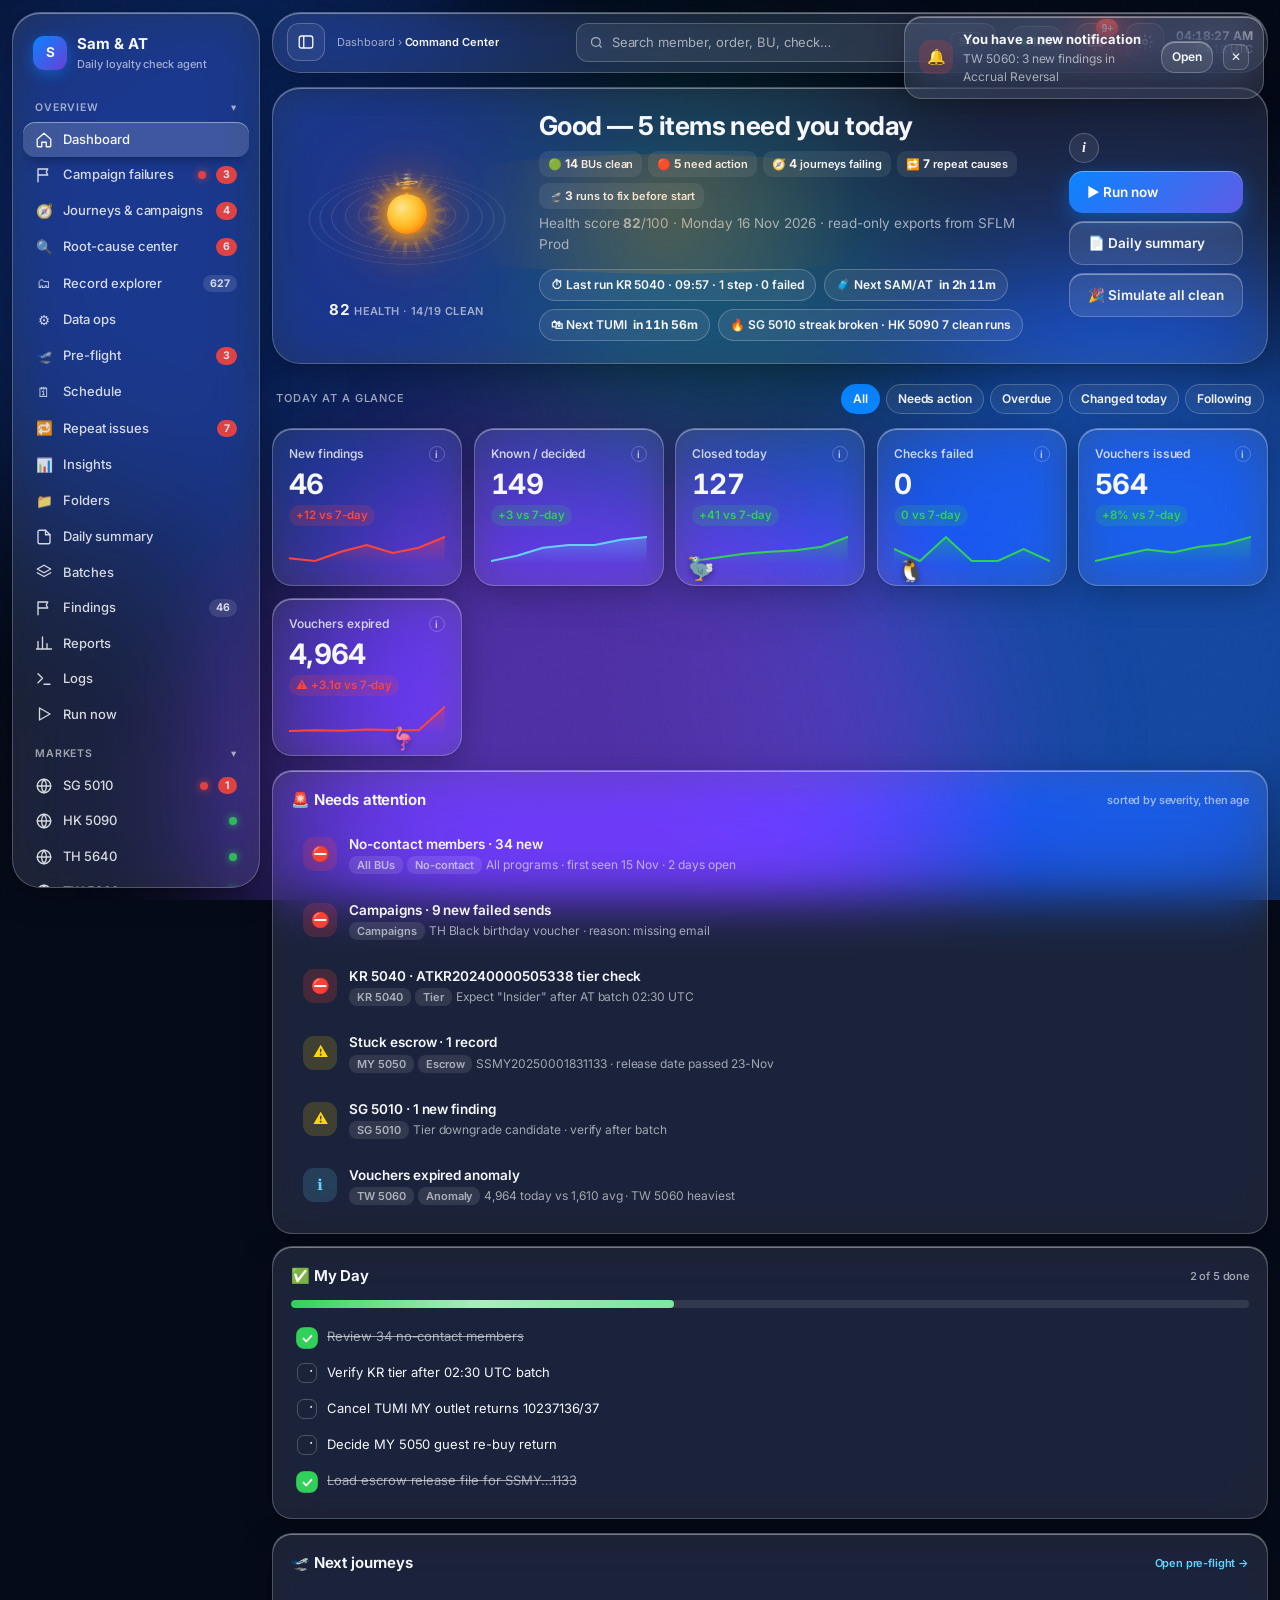
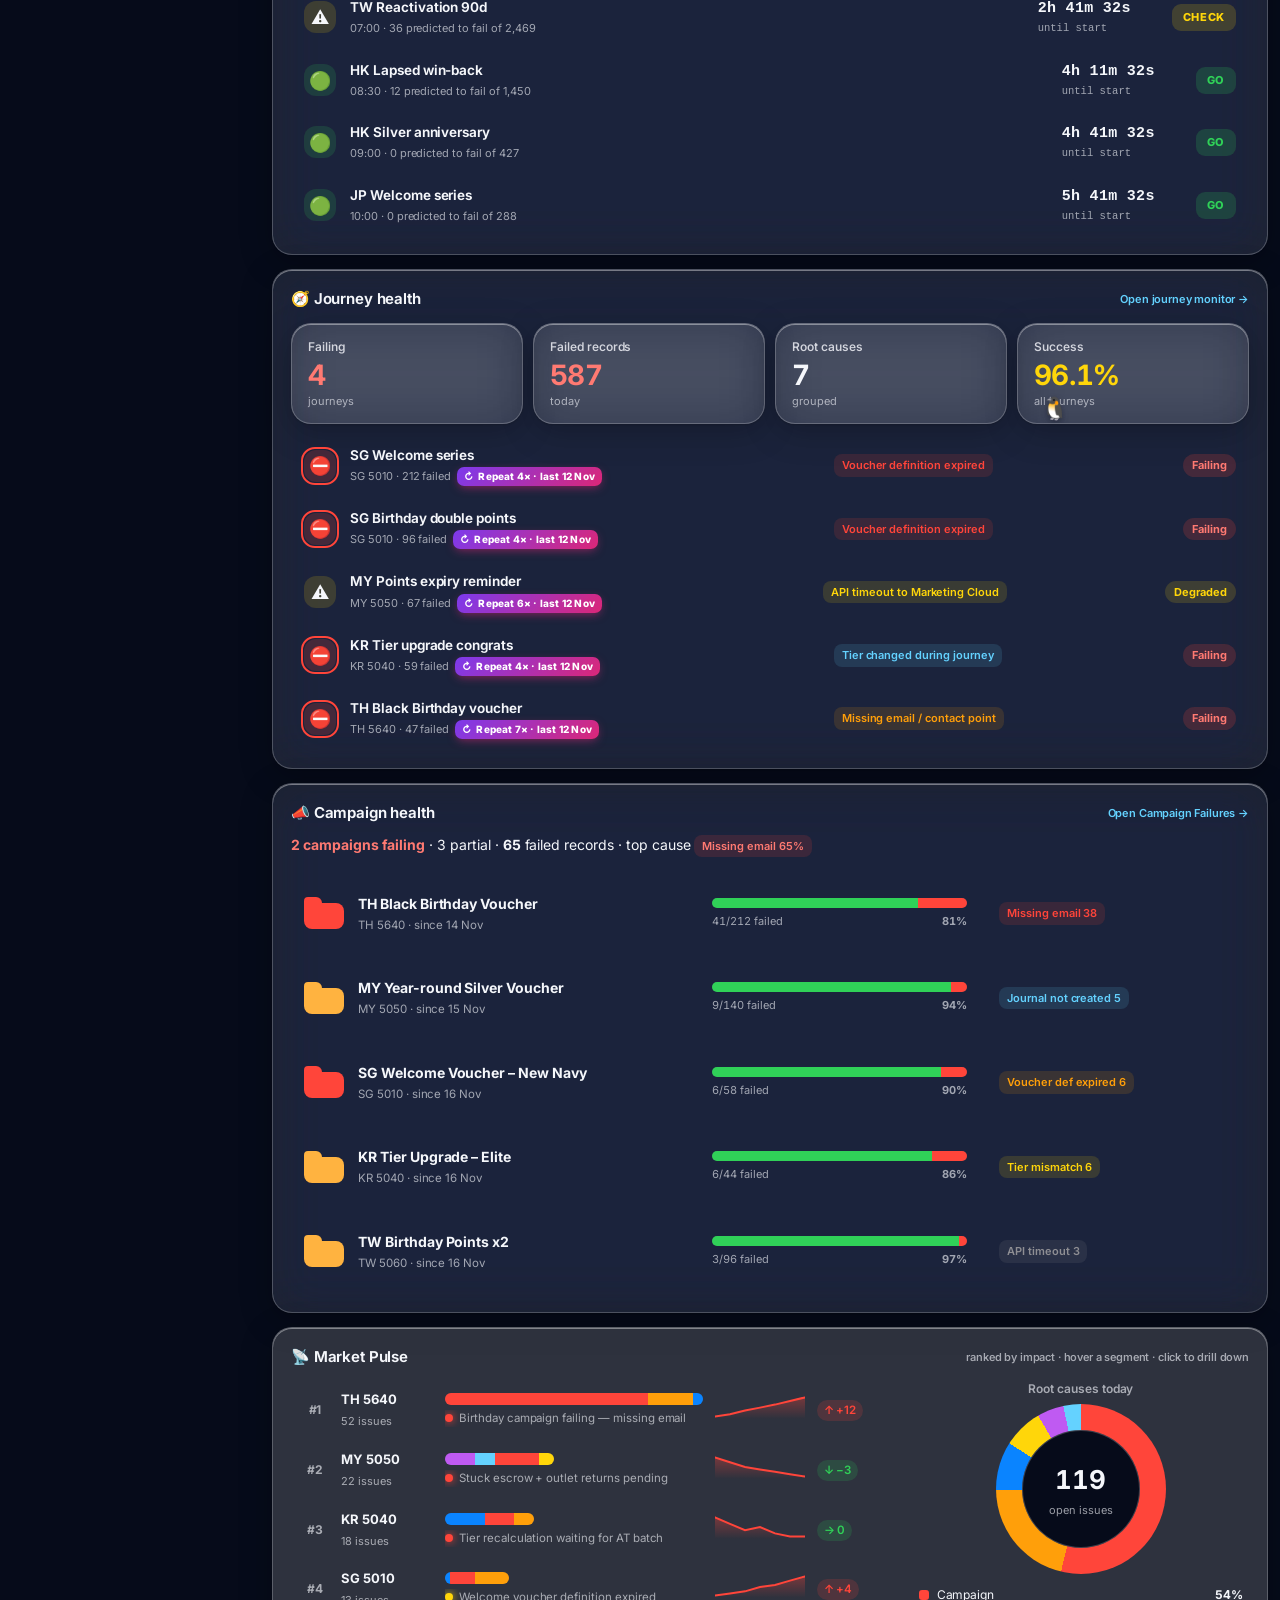
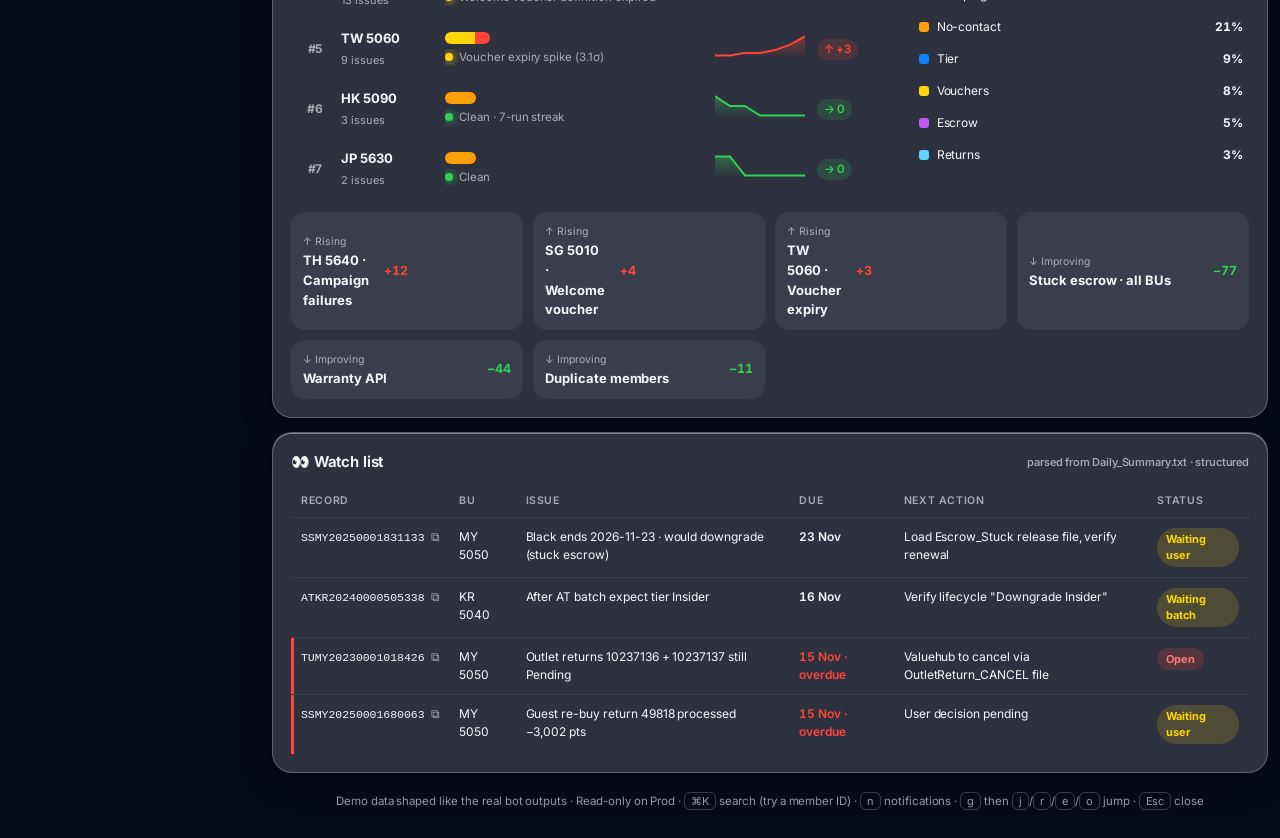
==== commit 15a148cd: "v4: solar system, XL drawers, pro charts, new pages, info buttons, readable themes Co-Authored-By: C" ====
--- a/index.html
+++ b/index.html
@@ -3,7 +3,7 @@
 <head>
 <meta charset="UTF-8">
 <meta name="viewport" content="width=device-width, initial-scale=1">
-<title>Sam & AT – Command Center v3</title>
+<title>Sam & AT – Command Center v4</title>
 <link rel="preconnect" href="https://fonts.googleapis.com">
 <link href="https://fonts.googleapis.com/css2?family=Inter:wght@400;500;600;700&display=swap" rel="stylesheet">
 <style>
@@ -188,7 +188,7 @@
 .cell{height:30px;border-radius:8px;display:grid;place-items:center;font-size:11px;font-weight:700;cursor:pointer;transition:transform var(--dur-fast) var(--ease-spring),box-shadow var(--dur-fast)}
 .cell:hover{transform:scale(1.15);box-shadow:0 4px 14px rgba(0,0,0,.35);z-index:2}
 .c0{background:rgba(48,209,88,.20);color:var(--ok)}.c1{background:rgba(100,210,255,.2);color:var(--info)}
-.c2{background:rgba(255,214,10,.22);color:var(--warn)}.c3{background:rgba(255,69,58,.28);color:#ff7a72}.cn{background:rgba(255,255,255,.05);color:var(--muted)}
+.c2{background:rgba(255,214,10,.22);color:var(--warn)}.c3{background:rgba(255,69,58,.28);color:var(--bad-t)}.cn{background:rgba(255,255,255,.05);color:var(--muted)}
 /* cards */
 .cards{display:grid;grid-template-columns:repeat(auto-fill,minmax(230px,1fr));gap:12px}
 .card{padding:16px;cursor:pointer;transition:transform var(--dur-base) var(--ease-spring),box-shadow var(--dur-base);transform-style:preserve-3d;overflow:hidden;
@@ -198,7 +198,7 @@
 .card .nm{font-weight:700;font-size:15px}
 .card .sub{font-size:11.5px;color:var(--muted);margin-top:2px;line-height:1.3}
 .st{display:inline-flex;align-items:center;gap:5px;font-size:11px;font-weight:700;padding:3px 9px;border-radius:99px;margin-top:10px}
-.st.ok{background:rgba(48,209,88,.16);color:var(--ok)}.st.bad{background:rgba(255,69,58,.18);color:#ff7a72}.st.warn{background:rgba(255,214,10,.16);color:var(--warn)}
+.st.ok{background:rgba(48,209,88,.16);color:var(--ok)}.st.bad{background:rgba(255,69,58,.18);color:var(--bad-t)}.st.warn{background:rgba(255,214,10,.16);color:var(--warn)}
 .counts{display:grid;grid-template-columns:repeat(4,1fr);margin-top:12px;text-align:center}
 .counts b{font-size:19px;font-weight:700;display:block}
 .counts span{font-size:9.5px;letter-spacing:.06em;color:var(--muted);font-weight:600}
@@ -250,7 +250,7 @@
 .folder .row1 b{font-size:13.5px;font-weight:600;line-height:1.3}
 .folder .sticker{position:absolute;top:-10px;right:12px;background:#fff8d6;color:#5a4300;font-size:10.5px;font-weight:700;padding:3px 8px;border-radius:6px;transform:rotate(3deg);
   box-shadow:0 3px 8px rgba(0,0,0,.3);z-index:3;animation:pop .5s var(--ease-spring) both}
-.folder .counts .hot{color:#ff7a72}
+.folder .counts .hot{color:var(--bad-t)}
 .folder.success:hover .f-front::after{content:"";position:absolute;inset:0;border-radius:inherit;pointer-events:none;
   background:linear-gradient(110deg,transparent 30%,rgba(255,255,255,.35) 50%,transparent 70%);background-size:250% 100%;animation:sweep 1.1s ease forwards}
 .folder.opening .f-front{transform:rotateX(-70deg) translateY(10px);opacity:.4}
@@ -301,7 +301,7 @@
 .funnel{display:flex;height:10px;border-radius:99px;overflow:hidden;background:rgba(255,255,255,.07)}
 .funnel i{display:block;height:100%;animation:growx .8s var(--ease-standard) both}
 .fmeta{display:flex;justify-content:space-between;font-size:11px;color:var(--muted);margin-top:5px}
-.rchip{display:inline-flex;gap:5px;align-items:center;font-size:11px;font-weight:600;padding:3px 8px;border-radius:8px;background:rgba(255,69,58,.14);color:#ff8b84;margin:2px 4px 2px 0;white-space:nowrap}
+.rchip{display:inline-flex;gap:5px;align-items:center;font-size:11px;font-weight:600;padding:3px 8px;border-radius:8px;background:rgba(255,69,58,.14);color:var(--bad-t);margin:2px 4px 2px 0;white-space:nowrap}
 .rchip.w{background:rgba(255,214,10,.14);color:var(--warn)}
 .tri{font:inherit;font-size:11.5px;font-weight:600;padding:5px 8px;border-radius:9px;background:rgba(255,255,255,.08);color:var(--text);border:1px solid var(--glass-border)}
 .tri option{background:#1b2338}
@@ -434,7 +434,7 @@
 .x-kpi:hover{transform:translateY(-3px)}
 .x-kpi .lbl{font-size:11.5px;color:var(--muted);font-weight:500}.x-kpi .v{font-size:27px;font-weight:700;margin-top:4px;letter-spacing:-.02em}
 .x-kpi .s{font-size:11px;color:var(--muted);margin-top:2px}
-.x-kpi.bad .v{color:#ff7a72}.x-kpi.ok .v{color:var(--ok)}.x-kpi.warn .v{color:var(--warn)}
+.x-kpi.bad .v{color:var(--bad-t)}.x-kpi.ok .v{color:var(--ok)}.x-kpi.warn .v{color:var(--warn)}
 .x-grid2{display:grid;grid-template-columns:1.5fr 1fr;gap:12px}.x-grid3{display:grid;grid-template-columns:repeat(3,1fr);gap:12px}
 @media(max-width:1200px){.x-grid2,.x-grid3{grid-template-columns:1fr}}
 .toolbar{display:flex;gap:8px;flex-wrap:wrap;align-items:center;margin-bottom:12px}
@@ -458,7 +458,7 @@
 .smeta{display:flex;justify-content:space-between;font-size:10.5px;color:var(--muted);margin-top:4px}
 .sr{font-size:13px;font-weight:700}.sr small{display:block;font-size:10.5px;color:var(--muted);font-weight:500}
 .stbadge{font-size:10.5px;font-weight:700;padding:3px 9px;border-radius:99px;white-space:nowrap}
-.stbadge.bad{background:rgba(255,69,58,.18);color:#ff7a72}.stbadge.warn{background:rgba(255,214,10,.15);color:var(--warn)}.stbadge.ok{background:rgba(48,209,88,.15);color:var(--ok)}.stbadge.none{background:rgba(142,142,147,.2);color:#c7c7cc}.stbadge.info{background:rgba(100,210,255,.15);color:var(--info)}
+.stbadge.bad{background:rgba(255,69,58,.18);color:var(--bad-t)}.stbadge.warn{background:rgba(255,214,10,.15);color:var(--warn)}.stbadge.ok{background:rgba(48,209,88,.15);color:var(--ok)}.stbadge.none{background:rgba(142,142,147,.2);color:#c7c7cc}.stbadge.info{background:rgba(100,210,255,.15);color:var(--info)}
 @media(max-width:1100px){.jrow{grid-template-columns:auto 1fr auto}.jrow .steps-w,.jrow .sr,.jrow .spk-w{grid-column:2/-1}}
 /* flow diagram */
 .flow{display:flex;align-items:stretch;gap:0;overflow-x:auto;padding:8px 2px 14px}
@@ -470,7 +470,7 @@
 .farrow i{display:block;width:100%;height:2px;background:linear-gradient(90deg,var(--glass-border),var(--info));position:relative;overflow:hidden}
 .farrow i::after{content:"";position:absolute;top:0;left:-40%;width:40%;height:100%;background:#fff;animation:flowdot 1.4s linear infinite}
 .farrow.f i{background:linear-gradient(90deg,var(--bad),rgba(255,69,58,.2))}
-.farrow em{position:absolute;top:calc(50% + 6px);font-size:9.5px;font-style:normal;color:#ff8b84;font-weight:700;white-space:nowrap}
+.farrow em{position:absolute;top:calc(50% + 6px);font-size:9.5px;font-style:normal;color:var(--bad-t);font-weight:700;white-space:nowrap}
 @keyframes flowdot{to{left:110%}}
 /* RCA */
 .rca{padding:16px;border-radius:18px;border:1px solid rgba(100,210,255,.35);background:linear-gradient(135deg,rgba(100,210,255,.10),rgba(191,90,242,.08));margin-top:12px}
@@ -684,7 +684,7 @@
 .cd.soon{color:var(--warn)}.cd.now{color:var(--bad);animation:blink 1s steps(2) infinite}
 @keyframes blink{50%{opacity:.45}}
 .verdict{font-size:11px;font-weight:800;padding:5px 11px;border-radius:9px;letter-spacing:.06em;text-align:center}
-.verdict.go{background:rgba(48,209,88,.18);color:var(--ok)}.verdict.warn{background:rgba(255,214,10,.17);color:var(--warn)}.verdict.stop{background:rgba(255,69,58,.2);color:#ff7a72;box-shadow:0 0 0 1px rgba(255,69,58,.4)}
+.verdict.go{background:rgba(48,209,88,.18);color:var(--ok)}.verdict.warn{background:rgba(255,214,10,.17);color:var(--warn)}.verdict.stop{background:rgba(255,69,58,.2);color:var(--bad-t);box-shadow:0 0 0 1px rgba(255,69,58,.4)}
 .pbar{height:9px;border-radius:99px;background:rgba(255,255,255,.08);overflow:hidden;display:flex}
 .pbar i{display:block;height:100%;animation:growx .8s both;transform-origin:left}
 .pmeta{font-size:10.5px;color:var(--muted);margin-top:4px}
@@ -697,7 +697,7 @@
 .scan.on::after{content:"";position:absolute;left:0;right:0;top:-40%;height:40%;background:linear-gradient(180deg,transparent,rgba(100,210,255,.25),transparent);animation:scanY 1.1s linear infinite;pointer-events:none}
 @keyframes scanY{to{top:110%}}
 .radar{display:grid;grid-template-columns:1fr 70px 120px;gap:8px 12px;align-items:center;font-size:12px}
-.radar .d{font-weight:800;text-align:right}.radar .d.bad{color:#ff7a72}.radar .d.warn{color:var(--warn)}
+.radar .d{font-weight:800;text-align:right}.radar .d.bad{color:var(--bad-t)}.radar .d.warn{color:var(--warn)}
 .conf2{display:grid;grid-template-columns:1fr auto;gap:8px;padding:9px 10px;border-radius:12px;background:rgba(255,255,255,.05);margin-bottom:6px;font-size:12px}
 .conf2 small{color:var(--muted);display:block}
 
@@ -725,6 +725,171 @@
 @media(prefers-reduced-motion:reduce){.orb,.orb-ring,.orb-shadow,.rpt i,.tw,.city{animation:none!important}}
 .up .nm b{display:block;font-size:13.5px}.up .nm small{font-size:11px;color:var(--muted)}
 .city{margin-top:90px}
+
+/* ===== v4: typography, theme-aware text, solar system, XL drawer, new pages ===== */
+/* ---- type scale (one scale for every page) ---- */
+:root{--fs-xs:11px;--fs-sm:12px;--fs-base:13.5px;--fs-md:15px;--fs-lg:18px;--fs-xl:26px;--fs-kpi:28px;--lh:1.5;
+ --bad-t:#ff7a72;--warn-t:#FFD60A;--ok-t:#30D158;--info-t:#64D2FF;--text-2:rgba(245,247,251,.82)}
+body{font-family:-apple-system,BlinkMacSystemFont,"SF Pro Text","SF Pro Display",Inter,"Segoe UI",system-ui,sans-serif;font-size:var(--fs-base);line-height:var(--lh);letter-spacing:-.003em}
+.x-head h2,.camp-head h2,.hero h2{font-size:var(--fs-xl);font-weight:700;letter-spacing:-.022em;line-height:1.2}
+.x-head p,.camp-head p,.hero p{font-size:var(--fs-base);color:var(--muted);line-height:1.55}
+.panel h4,.shelf-h h4{font-size:var(--fs-md);font-weight:650;letter-spacing:-.01em}
+.panel h4 small,.sec-title h3{font-size:var(--fs-xs);font-weight:550}
+.x-kpi .v,.kpi .v{font-size:var(--fs-kpi);font-weight:700;letter-spacing:-.025em;line-height:1.1}
+.x-kpi .lbl,.kpi .lbl{font-size:var(--fs-sm);font-weight:550;color:var(--text-2)}
+.x-kpi .s{font-size:var(--fs-xs)}
+.rtbl,.tbl{font-size:var(--fs-sm)}.rtbl th,.tbl th{font-size:10.5px}
+.jrow .nm b,.up .nm b{font-size:var(--fs-base);font-weight:650}
+.jrow .nm small,.up .nm small,.crumbs{font-size:var(--fs-xs)}
+.rchip,.stbadge,.verdict{font-size:var(--fs-xs)}
+.nav-label{font-size:13px}
+/* theme-aware semantic text: light themes get darker, readable versions */
+[data-theme="light"],[data-theme="sand"],[data-theme="pearl"]{--ok:#15803D;--warn:#B45309;--bad:#DC2626;--info:#0369A1;--bad-t:#DC2626;--warn-t:#B45309;--ok-t:#15803D;--info-t:#0369A1;--text-2:rgba(15,23,42,.72)}
+[data-theme="sand"]{--text-2:rgba(42,33,20,.75)}
+[data-theme="light"] .rchip,[data-theme="sand"] .rchip,[data-theme="pearl"] .rchip{filter:brightness(.62) saturate(1.5)}
+[data-theme="light"] .x-kpi.warn .v,[data-theme="sand"] .x-kpi.warn .v{color:#B45309}
+[data-theme="light"] .st.warn,[data-theme="light"] .stbadge.warn,[data-theme="light"] .verdict.warn{color:#92400E;background:rgba(245,158,11,.18)}
+[data-theme="light"] .stbadge.ok,[data-theme="light"] .verdict.go,[data-theme="light"] .st.ok{color:#166534}
+[data-theme="light"] .stbadge.info{color:#075985}
+[data-theme="light"] .ticker,[data-theme="sand"] .ticker{color:var(--text)}
+[data-theme="light"] .fix,[data-theme="sand"] .fix{background:rgba(3,105,161,.07);border-color:rgba(3,105,161,.25)}
+[data-theme="light"] .tbl td,[data-theme="light"] .rtbl td{border-top-color:rgba(15,23,42,.07)}
+[data-theme="light"] .x-kpi,[data-theme="light"] .kpi{box-shadow:0 1px 2px rgba(15,23,42,.06),0 8px 24px -12px rgba(15,23,42,.18)}
+[data-theme="contrast"]{--text-2:#fff;--bad-t:#ff8080;--warn-t:#FFE14D}
+
+/* ---- toast close button ---- */
+.toast{grid-template-columns:auto 1fr auto auto!important}
+.tx{width:26px;height:26px;border-radius:8px;border:1px solid var(--glass-border);background:rgba(255,255,255,.06);color:var(--text);cursor:pointer;display:grid;place-items:center;font-size:12px;transition:background .15s}
+.tx:hover{background:rgba(255,69,58,.25)}
+.nitem .nx{position:absolute;right:8px;bottom:8px;width:22px;height:22px;border-radius:7px;border:0;background:rgba(255,255,255,.07);color:var(--muted);cursor:pointer;font-size:11px;opacity:0;transition:opacity .15s}
+.nitem:hover .nx{opacity:1}.nitem .nx:hover{background:rgba(255,69,58,.3);color:#fff}
+/* ---- ticker: slow, readable ---- */
+.ticker .tk{animation-duration:var(--tick-dur,180s)!important}
+
+/* ---- XL drawer for markets/checks ---- */
+.drawer.xl{width:min(1080px,94vw)!important;padding:0!important}
+.drawer.xl .xlbar{position:sticky;top:0;z-index:5;display:flex;justify-content:space-between;align-items:center;gap:10px;padding:14px 22px;background:var(--glass-strong);backdrop-filter:blur(20px);-webkit-backdrop-filter:blur(20px);border-bottom:1px solid var(--glass-border)}
+.drawer.xl .xlbar b{font-size:var(--fs-md)}
+.drawer.xl .xlbody{padding:18px 24px 28px}
+.drawer.xl .xlgrid{display:grid;grid-template-columns:1fr 1fr;gap:14px;margin-top:14px}
+.drawer.xl .xlcard{padding:16px;border-radius:18px;background:rgba(255,255,255,.05);border:1px solid var(--glass-border)}
+.drawer.xl .xlcard h5{font-size:var(--fs-base);font-weight:650;margin-bottom:10px;display:flex;justify-content:space-between}
+.drawer.xl .xlcard h5 small{color:var(--muted);font-weight:500;font-size:var(--fs-xs)}
+.drawer.xl .kgrid{grid-template-columns:repeat(4,1fr)}
+.drawer.xl .kgrid b{font-size:26px}
+.btn-close{display:inline-flex;align-items:center;gap:6px;padding:8px 14px;border-radius:11px;border:1px solid var(--glass-border);background:rgba(255,255,255,.08);color:var(--text);font:inherit;font-weight:600;font-size:var(--fs-sm);cursor:pointer}
+.btn-close:hover{background:rgba(255,69,58,.22)}
+@media(max-width:900px){.drawer.xl .xlgrid{grid-template-columns:1fr}.drawer.xl .kgrid{grid-template-columns:repeat(2,1fr)}}
+.chart svg text{font-family:inherit}
+.legend-row{display:flex;gap:14px;flex-wrap:wrap;font-size:var(--fs-xs);color:var(--muted);margin-top:8px}
+.legend-row i{display:inline-block;width:10px;height:10px;border-radius:3px;margin-right:5px;vertical-align:-1px}
+.tierrow{display:grid;grid-template-columns:110px 1fr 60px;gap:10px;align-items:center;font-size:var(--fs-sm);margin:7px 0}
+.tierrow .t{height:14px;border-radius:6px;background:rgba(255,255,255,.07);overflow:hidden}.tierrow .t i{display:block;height:100%;border-radius:6px;animation:growx .9s both;transform-origin:left}
+
+/* ---- solar system (replaces orb) ---- */
+.orb-w{display:none!important}
+.sol{position:relative;width:220px;height:190px;flex:none;perspective:700px;cursor:pointer}
+.sol .plane{position:absolute;left:50%;top:44%;width:0;height:0;transform-style:preserve-3d;transform:rotateX(62deg)}
+.sol .orbit{position:absolute;left:0;top:0;border-radius:50%;border:1px solid rgba(255,255,255,.13);transform-style:preserve-3d;animation:solO linear infinite;will-change:transform}
+.sol .orbit .pl{position:absolute;left:50%;top:0;border-radius:50%;transform-style:preserve-3d;animation:solP linear infinite;animation-duration:inherit}
+.sol .orbit .pl i{display:block;width:100%;height:100%;border-radius:50%;transform:translate(-50%,-50%)}
+@keyframes solO{from{transform:translate(-50%,-50%) rotateZ(0deg)}to{transform:translate(-50%,-50%) rotateZ(360deg)}}
+@keyframes solP{from{transform:rotateZ(0) rotateX(-62deg)}to{transform:rotateZ(-360deg) rotateX(-62deg)}}
+.sol .orbit{transform:translate(-50%,-50%)}
+.sol .sun{position:absolute;left:50%;top:44%;width:40px;height:40px;margin:-20px 0 0 -20px;border-radius:50%;
+ background:radial-gradient(circle at 38% 35%,#fffbe0 0,#ffe36b 22%,#ffb21a 55%,#ff6a00 85%,#d13a00 100%);
+ box-shadow:0 0 18px 6px rgba(255,170,30,.75),0 0 46px 16px rgba(255,110,0,.35),0 0 90px 30px rgba(255,80,0,.15);z-index:3}
+.sol .sun::before{content:"";position:absolute;inset:-16px;border-radius:50%;background:radial-gradient(circle,rgba(255,200,60,.55) 0,rgba(255,140,0,.18) 45%,transparent 70%);animation:solHeat 2.6s ease-in-out infinite}
+.sol .sun::after{content:"";position:absolute;inset:-26px;border-radius:50%;background:repeating-conic-gradient(from 0deg,rgba(255,190,60,.22) 0 6deg,transparent 6deg 20deg);
+ -webkit-mask:radial-gradient(circle,transparent 42%,#000 46%,transparent 72%);mask:radial-gradient(circle,transparent 42%,#000 46%,transparent 72%);animation:solRays 14s linear infinite}
+@keyframes solHeat{0%,100%{transform:scale(1);opacity:.85}50%{transform:scale(1.22);opacity:.45}}
+@keyframes solRays{to{transform:rotate(360deg)}}
+.sol .heat{position:absolute;left:50%;top:44%;width:120px;height:120px;margin:-60px 0 0 -60px;border-radius:50%;background:radial-gradient(circle,rgba(255,140,0,.22),transparent 60%);animation:solHeat 4s ease-in-out infinite;pointer-events:none}
+.sol .saturn i{position:relative}
+.sol .saturn i::after{content:"";position:absolute;left:50%;top:50%;width:230%;height:60%;transform:translate(-50%,-50%) rotate(-18deg);border-radius:50%;border:2px solid rgba(230,205,150,.85);box-shadow:0 0 4px rgba(230,205,150,.5)}
+.sol .earth i{position:relative}
+.sol .moon{position:absolute;left:50%;top:50%;width:0;height:0;animation:solMoon 2.4s linear infinite}
+.sol .moon b{position:absolute;left:8px;top:-1.5px;width:3px;height:3px;border-radius:50%;background:#d8d8d8}
+@keyframes solMoon{to{transform:rotate(360deg)}}
+.sol .score{position:absolute;left:0;right:0;bottom:-2px;text-align:center;font-size:var(--fs-xs);color:var(--muted);font-weight:600;letter-spacing:.04em}
+.sol .score b{font-size:15px;color:var(--text);margin-right:4px}
+.sol .tip{position:absolute;left:50%;top:-6px;transform:translateX(-50%);font-size:10px;white-space:nowrap;padding:3px 8px;border-radius:8px;background:rgba(0,0,0,.55);color:#fff;opacity:0;transition:opacity .2s;pointer-events:none}
+.sol:hover .tip{opacity:1}
+.sol:hover .orbit{animation-play-state:paused}
+[data-theme="light"] .sol .orbit,[data-theme="sand"] .sol .orbit,[data-theme="pearl"] .sol .orbit{border-color:rgba(15,23,42,.14)}
+
+/* ---- info button + popover ---- */
+.ib{width:30px;height:30px;border-radius:50%;border:1px solid var(--glass-border);background:rgba(255,255,255,.08);color:var(--text);font:inherit;font-weight:700;font-size:14px;font-style:italic;font-family:Georgia,serif;cursor:pointer;flex:none;transition:transform .2s var(--ease-spring),background .15s}
+.ib:hover{transform:scale(1.1);background:var(--accent);color:#fff}
+.ipop{position:fixed;z-index:75;width:min(520px,92vw);max-height:80vh;overflow:auto;padding:20px 22px;border-radius:22px;opacity:0;pointer-events:none;transform:translateY(-8px) scale(.97);transition:opacity .2s,transform .3s var(--ease-spring)}
+.ipop.on{opacity:1;pointer-events:auto;transform:none}
+.ipop h5{font-size:var(--fs-md);margin-bottom:6px;display:flex;justify-content:space-between;align-items:center}
+.ipop p{font-size:var(--fs-sm);color:var(--text-2);line-height:1.6}
+.ipop ul{margin:10px 0 0 0;list-style:none;display:flex;flex-direction:column;gap:8px}
+.ipop li{font-size:var(--fs-sm);line-height:1.5;padding:8px 10px;border-radius:12px;background:rgba(255,255,255,.05)}
+.ipop li b{display:block;font-size:var(--fs-sm)}
+
+/* ---- pro charts: heat matrix + pareto ---- */
+.mx{display:grid;gap:3px;font-size:var(--fs-xs);align-items:center}
+.mx .h{color:var(--muted);text-align:center;font-weight:600;font-size:10px;line-height:1.2;padding-bottom:4px}
+.mx .rl{font-weight:600;white-space:nowrap;font-size:var(--fs-sm)}
+.mx .c{height:34px;border-radius:8px;display:grid;place-items:center;font-weight:700;cursor:pointer;transition:transform .15s var(--ease-spring),box-shadow .15s}
+.mx .c:hover{transform:scale(1.08);box-shadow:0 6px 18px rgba(0,0,0,.35);z-index:2;position:relative}
+.mx .tot{font-weight:800;text-align:right;padding-right:4px}
+.scale{display:flex;align-items:center;gap:6px;font-size:10px;color:var(--muted);margin-top:10px}.scale i{display:block;width:120px;height:8px;border-radius:4px}
+
+/* ---- kanban ---- */
+.kb{display:grid;grid-template-columns:repeat(4,1fr);gap:12px}
+@media(max-width:1100px){.kb{grid-template-columns:repeat(2,1fr)}}
+.kcol{padding:12px;border-radius:18px;min-height:300px;transition:background .2s}
+.kcol.over{background:rgba(10,132,255,.14)}
+.kcol h5{font-size:var(--fs-sm);font-weight:700;display:flex;justify-content:space-between;margin-bottom:10px;text-transform:uppercase;letter-spacing:.06em;color:var(--text-2)}
+.kcard{padding:11px 12px;border-radius:14px;background:var(--glass-strong);border:1px solid var(--glass-border);margin-bottom:8px;cursor:grab;font-size:var(--fs-sm);box-shadow:0 4px 12px -6px rgba(0,0,0,.4);transition:transform .2s var(--ease-spring),box-shadow .2s}
+.kcard:hover{transform:translateY(-2px);box-shadow:0 12px 22px -10px rgba(0,0,0,.5)}
+.kcard.drag{opacity:.4}
+.kcard b{display:block;margin-bottom:3px}.kcard small{color:var(--muted);display:block}
+.kcard .tg{display:flex;gap:4px;margin-top:6px;flex-wrap:wrap}
+/* ---- calendar ---- */
+.cal{display:grid;grid-template-columns:repeat(7,1fr);gap:6px}
+.cal .dh{font-size:10.5px;color:var(--muted);font-weight:700;text-align:center;text-transform:uppercase;letter-spacing:.06em}
+.cal .d{min-height:92px;padding:7px;border-radius:12px;background:rgba(255,255,255,.04);border:1px solid transparent;cursor:pointer;transition:background .15s,border-color .15s;overflow:hidden}
+.cal .d:hover{background:rgba(255,255,255,.08);border-color:var(--glass-border)}
+.cal .d.today{border-color:var(--accent);box-shadow:0 0 0 2px rgba(10,132,255,.25)}
+.cal .d.mute{opacity:.35}
+.cal .d .n{font-size:var(--fs-sm);font-weight:700}
+.cal .ev2{display:block;font-size:10px;padding:2px 5px;border-radius:5px;margin-top:3px;white-space:nowrap;overflow:hidden;text-overflow:ellipsis;font-weight:600}
+/* ---- my day / follow / wins / logs ---- */
+.task{display:grid;grid-template-columns:auto 1fr auto auto;gap:10px;align-items:center;padding:10px 10px;border-radius:12px;transition:background .15s}
+.task:hover{background:rgba(255,255,255,.05)}
+.task.done span.t{text-decoration:line-through;color:var(--muted)}
+.prio{font-size:10px;font-weight:800;padding:2px 7px;border-radius:6px}.prio.h{background:rgba(255,69,58,.18);color:var(--bad-t)}.prio.m{background:rgba(255,214,10,.16);color:var(--warn)}.prio.l{background:rgba(100,210,255,.14);color:var(--info)}
+.del{border:0;background:none;color:var(--muted);cursor:pointer;font-size:13px}.del:hover{color:var(--bad-t)}
+.ring2{width:120px;height:120px;position:relative}.ring2 svg{transform:rotate(-90deg)}.ring2 b{position:absolute;inset:0;display:grid;place-items:center;font-size:24px}
+.badge3{padding:14px;border-radius:18px;text-align:center;transition:transform .3s var(--ease-spring)}
+.badge3:hover{transform:translateY(-4px) rotate(-2deg)}
+.badge3 .e{font-size:34px;display:block;margin-bottom:6px;animation:float 3s ease-in-out infinite}
+.badge3.locked{filter:grayscale(1);opacity:.45}
+.badge3 b{font-size:var(--fs-sm);display:block}.badge3 small{font-size:var(--fs-xs);color:var(--muted)}
+.logv{font-family:ui-monospace,SFMono-Regular,Menlo,monospace;font-size:11.5px;line-height:1.7;max-height:560px;overflow:auto;padding:12px 14px;border-radius:14px;background:rgba(0,0,0,.32)}
+.logv div{white-space:pre-wrap}.logv .E{color:var(--bad-t)}.logv .W{color:var(--warn-t)}.logv .I{color:#9be7ff}.logv .O{color:var(--ok-t)}
+[data-theme="light"] .logv,[data-theme="sand"] .logv{background:#0f172a;--bad-t:#ff8a80;--warn-t:#fcd34d;--ok-t:#4ade80}
+/* report cards */
+.rep-cards{display:grid;grid-template-columns:repeat(auto-fill,minmax(260px,1fr));gap:12px}
+.rc{padding:18px;border-radius:20px;cursor:pointer;transition:transform .3s var(--ease-spring)}
+.rc:hover{transform:translateY(-4px)}
+.rc .e{font-size:28px}.rc b{display:block;font-size:var(--fs-md);margin:8px 0 4px}.rc p{font-size:var(--fs-sm);color:var(--muted);line-height:1.5}
+.rc .m{display:flex;gap:6px;margin-top:10px;flex-wrap:wrap}
+/* schedule timeline */
+.tline{position:relative}
+.tline .row{display:grid;grid-template-columns:200px 1fr;gap:10px;align-items:center;height:30px;font-size:var(--fs-sm)}
+.tline .trk{position:relative;height:22px;border-radius:7px;background:rgba(255,255,255,.04)}
+.tline .blk{position:absolute;top:3px;bottom:3px;border-radius:6px;min-width:6px;cursor:pointer;transition:filter .15s}
+.tline .blk:hover{filter:brightness(1.3)}
+.tline .nowl{position:absolute;top:0;bottom:0;width:2px;background:var(--bad);box-shadow:0 0 8px var(--bad);pointer-events:none;z-index:2}
+.tline .nowl::before{content:"NOW";position:absolute;top:-16px;left:-12px;font-size:9px;font-weight:800;color:var(--bad-t)}
+.tline .axis{display:grid;grid-template-columns:200px 1fr;gap:10px;font-size:10px;color:var(--muted);margin-top:4px}
+.tline .axis div{display:flex;justify-content:space-between}
+@media(prefers-reduced-motion:reduce){.sol *{animation:none!important}}
 
 </style>
 </head>
@@ -1056,12 +1221,12 @@
  const tg=CAMPS.reduce((a,c)=>a+c.tg,0),sent=CAMPS.reduce((a,c)=>a+c.sent,0);
  $('#campSub').textContent=`${CAMPS.length} campaigns today · ${failing.length} failing · ${partial.length} partial · ${fr} failed records · top cause: Missing email (${Math.round(42/fr*100)}%)`;
  $('#ckpis').innerHTML=[['Running today',CAMPS.length,''],['Failing',failing.length,'bad'],['Partial (<95%)',partial.length,'warn'],['Not run',1,'warn'],['Recovered',1,'ok'],['Failed records',fr,'bad'],['Success rate',Math.round(sent/tg*1000)/10+'%','']]
-  .map(([l,v,c],i)=>`<div class="ckpi glass" style="animation:fadeup .4s ${i*35}ms both"><div class="lbl">${l}</div><div class="v num" style="color:${c==='bad'?'#ff7a72':c==='warn'?'var(--warn)':c==='ok'?'var(--ok)':'inherit'}">${v}</div></div>`).join('');
+  .map(([l,v,c],i)=>`<div class="ckpi glass" style="animation:fadeup .4s ${i*35}ms both"><div class="lbl">${l}</div><div class="v num" style="color:${c==='bad'?'var(--bad-t)':c==='warn'?'var(--warn)':c==='ok'?'var(--ok)':'inherit'}">${v}</div></div>`).join('');
  const list=CAMPS.filter(campFilter).sort((a,b)=>order[a.st]-order[b.st]||b.fail-a.fail);
  $('#clist').innerHTML=list.map((c,i)=>{const [s,lbl]=STL[c.st];const rate=c.tg?Math.round(c.sent/c.tg*100):0;
   return `<div class="crow" data-id="${c.id}" style="animation-delay:${i*35}ms"><div class="mfold s-${s}"></div>
   <div class="nm"><b>${c.n}</b><small>${c.bu} · ${c.p} · ${c.t} · ${c.sch}</small><div style="margin-top:6px"><span class="st ${s==='none'?'warn':s}" style="margin:0">${lbl}</span>${c.streak>1?` <span class="rchip">↻ failing ${c.streak} runs</span>`:''}${c.new?' <span class="rchip w">New today</span>':''}</div></div>
-  <div>${c.tg?`<div class="funnel"><i style="width:${c.sent/c.tg*100}%;background:#30D158"></i><i style="width:${c.fail/c.tg*100}%;background:#FF453A"></i></div><div class="fmeta num"><span>${c.sent}/${c.tg} sent</span><b style="color:${rate<95?'#ff7a72':'var(--ok)'}">${rate}%</b></div>`:'<div class="fmeta">⚠ Expected run at '+c.sch+' not found</div>'}</div>
+  <div>${c.tg?`<div class="funnel"><i style="width:${c.sent/c.tg*100}%;background:#30D158"></i><i style="width:${c.fail/c.tg*100}%;background:#FF453A"></i></div><div class="fmeta num"><span>${c.sent}/${c.tg} sent</span><b style="color:${rate<95?'var(--bad-t)':'var(--ok)'}">${rate}%</b></div>`:'<div class="fmeta">⚠ Expected run at '+c.sch+' not found</div>'}</div>
   <div class="rc">${Object.entries(c.r).map(([r,n])=>`<span class="rchip" style="color:${REASONS[r].c};background:${REASONS[r].c}22">${r} ${n}</span>`).join('')||'<span style="color:var(--muted);font-size:12px">No failures</span>'}<div style="font-size:11px;color:var(--muted);margin-top:4px">${c.fail?'Since '+c.since:''}</div></div>
   <div style="display:flex;gap:6px;align-items:center" onclick="event.stopPropagation()"><select class="tri" data-id="${c.id}">${['New','Investigating','Waiting user','Waiting fix','Resolved'].map(t=>`<option ${t===c.tri?'selected':''}>${t}</option>`).join('')}</select>
   <button class="btn ghost act" style="padding:6px 10px;font-size:12px" onclick="copyFailed(${c.id})">⧉ IDs</button></div></div>`}).join('')||'<div style="padding:30px;text-align:center;color:var(--muted)">Nothing matches this filter 🎉</div>';
@@ -1075,7 +1240,7 @@
 function openCamp(id){const c=CAMPS.find(x=>x.id===id),recs=failedRecs(c),tot=c.fail||1;const d=$('#drawer');
  d.innerHTML=`<div style="display:flex;justify-content:space-between"><div><div style="color:var(--muted);font-size:12px">Campaigns › ${c.bu}</div><h3>${c.n}</h3><div style="color:var(--muted)">${c.p} · ${c.t} · ${c.sch}</div>
  <span class="st ${STL[c.st][0]==='none'?'warn':STL[c.st][0]}">${STL[c.st][1]}</span></div><button class="iconbtn" onclick="closeAll()">✕</button></div>
- <div class="kgrid num"><div><b>${c.tg}</b><span>Targeted</span></div><div><b style="color:var(--ok)">${c.sent}</b><span>Sent</span></div><div><b style="color:#ff7a72">${c.fail}</b><span>Failed</span></div><div><b>${c.tg?Math.round(c.sent/c.tg*100):0}%</b><span>Success rate</span></div></div>
+ <div class="kgrid num"><div><b>${c.tg}</b><span>Targeted</span></div><div><b style="color:var(--ok)">${c.sent}</b><span>Sent</span></div><div><b style="color:var(--bad-t)">${c.fail}</b><span>Failed</span></div><div><b>${c.tg?Math.round(c.sent/c.tg*100):0}%</b><span>Success rate</span></div></div>
  <h4 style="font-size:14px">Root causes</h4>${Object.entries(c.r).map(([r,n])=>`<div class="rbar"><span>${r}</span><div class="t"><i style="width:${n/tot*100}%;background:${REASONS[r].c}"></i></div><b class="num">${n}</b></div>
  <div class="fix"><b>💡 ${r} — what to do</b><br>${REASONS[r].fix}</div>`).join('')||'<div class="msg" style="border-color:rgba(48,209,88,.35);background:rgba(48,209,88,.1)"><b>✓ No failures in the last run</b></div>'}
  ${recs.length?`<h4 style="font-size:14px;margin:18px 0 8px;display:flex;justify-content:space-between">Failed records <span><button class="btn ghost" style="padding:5px 10px;font-size:11.5px" onclick="copyFailed(${c.id})">⧉ Copy all IDs</button></span></h4>
@@ -1108,7 +1273,7 @@
 /* campaign widget on dashboard */
 function renderWidget(){const top=CAMPS.filter(c=>c.fail).sort((a,b)=>b.fail-a.fail).slice(0,5);const fr=CAMPS.reduce((a,c)=>a+c.fail,0);
  $('#campWidget').innerHTML=`<h4>📣 Campaign health <small><a style="color:var(--info);cursor:pointer;font-weight:600" onclick="showView('camp')">Open Campaign Failures →</a></small></h4>
- <div style="font-size:14px;margin:-4px 0 12px"><b style="color:#ff7a72">${CAMPS.filter(c=>c.st==='fail').length} campaigns failing</b> · ${CAMPS.filter(c=>c.st==='partial').length} partial · <b class="num">${fr}</b> failed records · top cause <span class="rchip">Missing email ${Math.round(42/fr*100)}%</span></div>
+ <div style="font-size:14px;margin:-4px 0 12px"><b style="color:var(--bad-t)">${CAMPS.filter(c=>c.st==='fail').length} campaigns failing</b> · ${CAMPS.filter(c=>c.st==='partial').length} partial · <b class="num">${fr}</b> failed records · top cause <span class="rchip">Missing email ${Math.round(42/fr*100)}%</span></div>
  ${top.map((c,i)=>`<div class="crow" style="grid-template-columns:auto 1.6fr 1.2fr 1.2fr;padding:10px 12px;animation-delay:${i*35}ms" onclick="showView('camp');setTimeout(()=>openCamp(${c.id}),350)"><div class="mfold s-${STL[c.st][0]}"></div>
  <div class="nm"><b>${c.n}</b><small>${c.bu} · since ${c.since}</small></div><div><div class="funnel"><i style="width:${c.sent/c.tg*100}%;background:#30D158"></i><i style="width:${c.fail/c.tg*100}%;background:#FF453A"></i></div><div class="fmeta num"><span>${c.fail}/${c.tg} failed</span><b>${Math.round(c.sent/c.tg*100)}%</b></div></div>
  <div class="rc">${Object.entries(c.r).slice(0,1).map(([r,n])=>`<span class="rchip" style="color:${REASONS[r].c};background:${REASONS[r].c}22">${r} ${n}</span>`).join('')}</div></div>`).join('')}`}
@@ -1490,7 +1655,7 @@
   return `<div class="jrow" style="animation-delay:${i*30}ms" onclick="x_openJ('${j.id}')"><div class="jico ${j.st}">${SE[j.st]}</div>
   <div class="nm"><b>${esc(j.n)}</b><small>${j.bu} · ${j.p} · last run ${j.last}${j.streak>1?` · <span class="streak">🔁 failing ${j.streak} runs</span>`:''}</small></div>
   <div class="steps-w"><div class="steps">${j.sc.map((s,k)=>`<span class="stp ${k===j.fs&&j.fail?'f':''}" title="${s.s}: ${fmt(s.c)}" style="height:${Math.max(6,s.c/mx*100)}%;background:linear-gradient(180deg,#64D2FF,#0A84FF);animation-delay:${i*30+k*50}ms"></span>`).join('')}</div>
-  <div class="smeta"><span>${j.sc[0].s} ${fmt(j.in)}</span>${j.fail?`<span style="color:#ff8b84">✕ ${fmt(j.fail)} at ${j.sc[j.fs].s}</span>`:''}<span>${j.sc[j.sc.length-1].s} ${fmt(j.sc[j.sc.length-1].c)}</span></div></div>
+  <div class="smeta"><span>${j.sc[0].s} ${fmt(j.in)}</span>${j.fail?`<span style="color:var(--bad-t)">✕ ${fmt(j.fail)} at ${j.sc[j.fs].s}</span>`:''}<span>${j.sc[j.sc.length-1].s} ${fmt(j.sc[j.sc.length-1].c)}</span></div></div>
   <div>${j.notrun?`<span class="rchip w">${esc(j.notrun)}</span>`:top.length?top.slice(0,2).map(([c,v])=>`<span class="rchip" style="color:${ERR[c].c};background:${ERR[c].c}22">${ERR[c].t} · ${v}</span>`).join(''):'<span class="rchip" style="color:var(--ok);background:rgba(48,209,88,.14)">No failures</span>'}</div>
   <div class="sr num">${j.in?j.sr.toFixed(1)+'%':'—'}<small>success</small></div>
   <div><span class="stbadge ${j.st}">${j.rec&&j.st==='ok'?'Recovered':SC[j.st]}</span></div></div>`}).join('')||'<div class="empty"><div class="ic">🦉</div>No journeys match</div>';}
@@ -1624,7 +1789,7 @@
  $('#anom').innerHTML=`<svg viewBox="0 0 ${W} ${H}" style="width:100%;height:220px"><rect x="30" y="${Y(mu+2*sd)}" width="${W-40}" height="${Y(mu-2*sd)-Y(mu+2*sd)}" fill="rgba(100,210,255,.12)" rx="4"/>
   <line x1="30" x2="${W-10}" y1="${Y(mu)}" y2="${Y(mu)}" stroke="rgba(100,210,255,.5)" stroke-dasharray="4 4"/><text x="34" y="${Y(mu)-5}" font-size="10" fill="var(--muted)">mean ${fmt(Math.round(mu))}</text>
   <path d="${line}" fill="none" stroke="#64D2FF" stroke-width="2.2" style="stroke-dasharray:2000;stroke-dashoffset:2000;animation:draw 1.6s forwards"/>
-  ${A.map((v,i)=>Math.abs(v-mu)>2*sd?`<circle cx="${X(i)}" cy="${Y(v)}" r="7" fill="#FF453A"><animate attributeName="r" values="6;10;6" dur="1.4s" repeatCount="indefinite"/><title>${fmt(v)} · z=${((v-mu)/sd).toFixed(1)}</title></circle><text x="${X(i)-8}" y="${Y(v)-12}" font-size="11" font-weight="700" fill="#ff7a72" text-anchor="end">${fmt(v)} · z=${((v-mu)/sd).toFixed(1)}</text>`:'').join('')}
+  ${A.map((v,i)=>Math.abs(v-mu)>2*sd?`<circle cx="${X(i)}" cy="${Y(v)}" r="7" fill="#FF453A"><animate attributeName="r" values="6;10;6" dur="1.4s" repeatCount="indefinite"/><title>${fmt(v)} · z=${((v-mu)/sd).toFixed(1)}</title></circle><text x="${X(i)-8}" y="${Y(v)-12}" font-size="11" font-weight="700" fill="var(--bad-t)" text-anchor="end">${fmt(v)} · z=${((v-mu)/sd).toFixed(1)}</text>`:'').join('')}
   <text x="30" y="${H-4}" font-size="10" fill="var(--muted)">17 Oct</text><text x="${W-10}" y="${H-4}" font-size="10" fill="var(--muted)" text-anchor="end">16 Nov</text></svg>
   <div class="fix">🧠 <b>Likely cause:</b> TW 5060 voucher expiry batch processed 2 days of expiries in one run (14 + 15 Nov) after the 14 Nov batch was skipped. Expected to normalise tomorrow. <b>Check:</b> BatchJob history for "Voucher Expiry" on 14 Nov.</div>`;
  const OBJ=[['LoyaltyProgramMember',[99.1,99.8,99.97,100,99.4]],['Contact',[97.2,99.1,99.9,100,98.8]],['TransactionJournal',[99.9,99.6,100,96.2,99.7]],['Voucher',[100,99.9,100,99.8,97.1]],['LoyaltyMemberTier',[100,99.4,100,99.1,98.9]],['MemberEscrow',[98.6,99.2,100,99.9,95.4]],['ContactPointEmail',[88.3,97.5,99.2,100,99]]];
@@ -1782,7 +1947,7 @@
   <div class="nm"><b>${esc(u.j.n)}</b><small>${u.j.bu} · ${u.j.p} · starts ${u.t} local</small></div>
   <div class="cd" data-at="${nextAt(u.t).getTime()}">--<small>until start</small></div>
   <div><div class="pbar"><i style="width:${Math.max(0,100-u.rate)}%;background:var(--ok)"></i><i style="width:${u.excluded?0:Math.min(100,u.rate)}%;background:var(--bad)"></i></div>
-  <div class="pmeta">${fmt(u.aud)} in audience · <b style="color:${f?'#ff8b84':'var(--ok)'}">${fmt(f)} predicted to fail</b>${u.excluded?' · at-risk excluded ✓':''}</div>
+  <div class="pmeta">${fmt(u.aud)} in audience · <b style="color:${f?'var(--bad-t)':'var(--ok)'}">${fmt(f)} predicted to fail</b>${u.excluded?' · at-risk excluded ✓':''}</div>
   <div style="margin-top:4px">${fails.slice(0,2).map(c=>`<span class="rchip">${c.code?ERR[c.code].t:esc(c.note)}${c.n?' · '+fmt(c.n):''}</span>`).join('')}${warns.slice(0,1).map(c=>`<span class="rchip w">${esc(c.note||c.n)}</span>`).join('')}</div></div>
   <div class="sr num">${(100-(u.excluded?0:u.rate)).toFixed(1)}%<small>predicted</small></div><div><span class="verdict ${u.excluded&&u.verdict!=='stop'?'go':u.verdict}">${VLAB[u.excluded&&u.verdict!=='stop'?'go':u.verdict]}</span></div></div>`}).join('');
  tickCd()}
@@ -1795,7 +1960,7 @@
  <div style="color:var(--muted)">Starts ${u.t} local · in <b class="cd" data-at="${nextAt(u.t).getTime()}" style="font-size:13px">${fmtLeft(ms)}<small style="display:none"></small></b></div>
  <span class="verdict ${u.verdict}" style="display:inline-block;margin-top:10px">${VLAB[u.verdict]} · ${u.verdict==='stop'?'do not run until fixed':u.verdict==='warn'?'run after a quick check':'safe to run'}</span></div><button class="iconbtn" onclick="closeAll()">✕</button></div>
  <div class="kgrid num"><div><b>${fmt(u.aud)}</b><span>Audience</span></div><div><b style="color:var(--bad)">${fmt(u.excluded?0:u.fail)}</b><span>Predicted failures</span></div><div><b>${(100-(u.excluded?0:u.rate)).toFixed(1)}%</b><span>Predicted success</span></div><div><b>${u.checks.filter(c=>c.st==='p').length}/${u.checks.length}</b><span>Checks passing</span></div></div>
- <h4 style="font-size:14px">Pre-flight checks</h4>${u.checks.map(c=>`<div class="pf"><span class="ic ${c.st}">${c.st==='p'?'✓':c.st==='w'?'!':'✕'}</span><div><b>${c.n}</b><small>${c.note||(c.st==='p'?'Pass':'')}</small></div><b class="num" style="color:${c.st==='f'?'#ff8b84':c.st==='w'?'var(--warn)':'var(--muted)'}">${c.n&&c.st!=='p'?fmt(c.n):''}</b></div>`).join('')}
+ <h4 style="font-size:14px">Pre-flight checks</h4>${u.checks.map(c=>`<div class="pf"><span class="ic ${c.st}">${c.st==='p'?'✓':c.st==='w'?'!':'✕'}</span><div><b>${c.n}</b><small>${c.note||(c.st==='p'?'Pass':'')}</small></div><b class="num" style="color:${c.st==='f'?'var(--bad-t)':c.st==='w'?'var(--warn)':'var(--muted)'}">${c.n&&c.st!=='p'?fmt(c.n):''}</b></div>`).join('')}
  ${u.checks.filter(c=>c.st==='f'&&c.code).map(c=>`<div class="rca"><h5>🧠 Predicted cause · ${ERR[c.code].t}</h5><p>${ERR[c.code].rc}</p>${rep(c.code).length?`<div class="back" style="margin-top:8px">🔁 This already failed ${rep(c.code).length} times (last ${rep(c.code).slice(-1)[0].d}). Fix before the run to break the repeat.</div>`:''}
   <div class="ts"><h6>Fix before ${u.t}</h6>${ERR[c.code].fix.slice(0,4).map((s,i)=>`<div class="tstep" onclick="x_tick(this)"><span class="n">${i+1}</span><span>${s}</span></div>`).join('')}</div></div>`).join('')}
  ${risk.length?`<div class="drec"><h4>Records at risk <small style="color:var(--muted);font-weight:500">sample from today's failures</small></h4>${recTable(risk)}</div>`:''}
@@ -1810,7 +1975,7 @@
  const RAD=[['Voucher def · SG Welcome 500 pts',-2,'Used by SG Welcome series + SG Birthday'],['Voucher def · TH Black Birthday',6,'TH Black Birthday voucher'],['Voucher def · MY Points bonus',11,'MY Points expiry reminder'],['Tier Black ends · 214 MY members',7,'MY Black renewal reminder'],['Escrow release · SSMY…1133',7,'Stuck escrow watch item'],['API certificate · MC connected app',19,'All MC journeys'],['Voucher def · KR Tier gift',27,'KR Tier upgrade congrats']];
  $('#radar').innerHTML=RAD.map(([n,dd,u])=>`<div><b style="font-size:12.5px">${n}</b><div style="font-size:10.5px;color:var(--muted)">${u}</div></div><div class="d ${dd<=7?'bad':dd<=14?'warn':''}">${dd<0?'expired':dd+'d'}</div><div class="pbar"><i style="width:${Math.max(4,100-Math.max(0,dd)/30*100)}%;background:${dd<=7?'var(--bad)':dd<=14?'var(--warn)':'var(--ok)'}"></i></div>`).join('');
  const CF=[['TH Black Birthday voucher','TH AT Welcome',48,'18:00 + 13:30 next day'],['SG Welcome series','SG Birthday double points',61,'19:30 + 20:00 – 30 min apart'],['KR Tier upgrade congrats','KR Points expiry reminder',22,'21:15 + 23:30'],['HK Lapsed win-back','HK Silver anniversary',9,'08:30 + 09:00']];
- $('#conf').innerHTML=CF.map(([a,b,n,t])=>`<div class="conf2"><div><b>${a}</b> × <b>${b}</b><small>${t}</small></div><b class="num" style="color:${n>40?'#ff8b84':'var(--warn)'}">${n} members</b></div>`).join('')+`<div class="fix">💡 Add a 24 h frequency cap or a suppression between journeys in the same market. ${CF.reduce((a,c)=>a+c[2],0)} members would get 2 messages within hours.</div>`};
+ $('#conf').innerHTML=CF.map(([a,b,n,t])=>`<div class="conf2"><div><b>${a}</b> × <b>${b}</b><small>${t}</small></div><b class="num" style="color:${n>40?'var(--bad-t)':'var(--warn)'}">${n} members</b></div>`).join('')+`<div class="fix">💡 Add a 24 h frequency cap or a suppression between journeys in the same market. ${CF.reduce((a,c)=>a+c[2],0)} members would get 2 messages within hours.</div>`};
 
 /* =============== 3. FOLDERS PAGE =============== */
 mk('viewFolders',`<section class="x-head glass"><div><div class="crumbs">Dashboard › <b>Folders</b></div><h2>📁 Result folders</h2><p>Every BU and check output, grouped on shelves. Open a folder to see its findings and the records behind them.</p></div></section><div id="foldHost" style="display:flex;flex-direction:column;gap:12px"></div>`);
@@ -1847,7 +2012,7 @@
   <path d="${W.map((v,i)=>(i?'L':'M')+X(i)+' '+Y(v)).join(' ')} L${X(7)} ${Y(0)} L${X(0)} ${Y(0)}Z" fill="rgba(255,69,58,.14)"/>
   <path d="${W.map((v,i)=>(i?'L':'M')+X(i)+' '+Y(v)).join(' ')}" fill="none" stroke="#FF453A" stroke-width="2.4" style="stroke-dasharray:1200;stroke-dashoffset:1200;animation:draw 1.4s forwards"/>
   ${W.map((v,i)=>`<circle cx="${X(i)}" cy="${Y(v)}" r="${i===7?6:3.5}" fill="#FF453A"><title>W${39+i}: ${v}%</title></circle><text x="${X(i)}" y="${h-6}" font-size="10" fill="var(--muted)" text-anchor="middle">W${39+i}</text>`).join('')}
-  <text x="${X(7)-8}" y="${Y(3.9)-10}" font-size="11" font-weight="700" fill="#ff7a72" text-anchor="end">3.9% ↑ +1.3 pts</text></svg>
+  <text x="${X(7)-8}" y="${Y(3.9)-10}" font-size="11" font-weight="700" fill="var(--bad-t)" text-anchor="end">3.9% ↑ +1.3 pts</text></svg>
   <div class="fix">🧠 The jump since W44 is driven by <b>one cause</b>: Voucher definition expired (SG) adds 2.0 pts. Without it the rate would be 1.9%.</div>`;
  const L=Object.entries(HIST).sort((a,b)=>b[1].length-a[1].length);const lm=L[0][1].length+1;
  $('#lead').innerHTML=L.map(([c,H],i)=>`<div class="rbar" style="grid-template-columns:200px 1fr 70px;cursor:pointer" onclick="x_openInc('${c}')"><span>${ERR[c].t}</span><span class="t"><i style="width:${(H.length+1)/lm*100}%;background:linear-gradient(90deg,#7c3aed,#db2777);animation-delay:${i*60}ms"></i></span><b>${H.length+1}× <small style="color:var(--muted);font-weight:500">${H[H.length-1].d}</small></b></div>`).join('');
@@ -1901,7 +2066,258 @@
 /* bottom nav: add pre-flight */
 const bn=document.querySelector('.bottomnav');if(bn){bn.children[3].setAttribute('onclick',"x_show('preflight')");bn.children[3].lastChild.textContent='Pre-flight'}
 addEventListener('keydown',e=>{if(/input|textarea|select/i.test(e.target.tagName))return;if(window._g){if(e.key==='p')x_show('preflight');if(e.key==='i')x_show('insights');if(e.key==='f')x_show('folders')}});
+Object.assign(window.X,{HIST,UP,nextAt,fmtLeft,VLAB,rep,LS,tickCd,BACK,PERM,FIXED});
 addBirds();const h=location.hash.slice(1);if(['preflight','folders','insights'].includes(h))setTimeout(()=>x_show(h),30);
+})();
+
+</script>
+<script>
+/* ===== v4 add-on: XL drawers, toast close, solar system, pro charts, repeats / schedule / reports / tracking pages, info buttons ===== */
+(function(){
+const X=window.X;const {J,ERR,REC,INC,errInfo,VIEWS,NAVN,CR,RENDER,kpiH,esc,fmt,recTable,bindRecRows,SE,SC,mk,countAll,copy,HIST,UP,nextAt,fmtLeft,VLAB,rep,LS,PERM,BACK}=X;
+const $$=s=>[...document.querySelectorAll(s)];
+let sd=99;const rnd=()=>{sd=(sd*1664525+1013904223)%4294967296;return sd/4294967296};
+const MKT=['SG 5010','HK 5090','TH 5640','TW 5060','MY 5050','JP 5630','KR 5040','TUMI'];
+const BUP={'SG 5010':'SG','HK 5090':'HK','TH 5640':'TH','TW 5060':'TW','MY 5050':'MY','JP 5630':'JP','KR 5040':'KR','TUMI':'TU'};
+
+/* ---------- toast + notification close buttons ---------- */
+const _t=window.toast;window.toast=function(){_t.apply(this,arguments);const t=$('#toasts').firstElementChild;if(!t||t.querySelector('.tx'))return;
+ const b=document.createElement('button');b.className='tx';b.title='Dismiss';b.setAttribute('aria-label','Dismiss');b.textContent='✕';b.onclick=e=>{e.stopPropagation();t.classList.add('out');setTimeout(()=>t.remove(),280)};t.appendChild(b)};
+const _rn=window.renderN;window.renderN=function(){_rn();const list=NOTIFS.filter(n=>nFilter==='all'||(nFilter==='unread'?n.u:n.cat===nFilter));
+ $$('#nlist .nitem').forEach((el,i)=>{const n=list[i];if(!n)return;const b=document.createElement('button');b.className='nx';b.title='Dismiss';b.textContent='✕';
+  b.onclick=()=>{el.style.transition='opacity .2s,transform .25s';el.style.opacity=0;el.style.transform='translateX(30px)';setTimeout(()=>{NOTIFS=NOTIFS.filter(x=>x.id!==n.id);renderN();updateBell()},220)};el.appendChild(b)})};
+document.documentElement.style.setProperty('--tick-dur','200s');
+
+/* ---------- charts (SVG, no libs) ---------- */
+function barChart(data,{h=220,stack=[['p','#64D2FF','Processed'],['c','#FF453A','Cancelled']],labels,avg=true}={}){
+ const W=960,P={l:40,r:12,t:14,b:26},n=data.length,mx=Math.max(1,...data.map(d=>stack.reduce((a,[k])=>a+d[k],0)));const top=Math.ceil(mx/5)*5||5;
+ const bw=(W-P.l-P.r)/n,Y=v=>P.t+(h-P.t-P.b)*(1-v/top);let s=`<svg viewBox="0 0 ${W} ${h}" style="width:100%;height:${h}px" class="chart">`;
+ for(let i=0;i<=4;i++){const v=top*i/4,y=Y(v);s+=`<line x1="${P.l}" x2="${W-P.r}" y1="${y}" y2="${y}" stroke="currentColor" opacity=".08"/><text x="${P.l-8}" y="${y+4}" font-size="10" fill="var(--muted)" text-anchor="end">${Math.round(v)}</text>`}
+ data.forEach((d,i)=>{let y0=Y(0);stack.forEach(([k,c,l])=>{const v=d[k];if(!v)return;const y1=Y(v)-(Y(0)-y0);s+=`<rect x="${P.l+i*bw+bw*.18}" y="${y1}" width="${bw*.64}" height="${y0-y1}" rx="3" fill="${c}" style="transform-origin:${P.l+i*bw}px ${Y(0)}px;animation:grow .7s ${i*12}ms both"><title>${labels?labels[i]:''} · ${l}: ${v}</title></rect>`;y0=y1});
+  if(labels&&(i%5===0||i===n-1))s+=`<text x="${P.l+i*bw+bw/2}" y="${h-8}" font-size="10" fill="var(--muted)" text-anchor="middle">${labels[i]}</text>`});
+ if(avg){const a=data.reduce((x,d)=>x+stack.reduce((q,[k])=>q+d[k],0),0)/n;s+=`<line x1="${P.l}" x2="${W-P.r}" y1="${Y(a)}" y2="${Y(a)}" stroke="var(--warn)" stroke-dasharray="5 5" opacity=".8"/><text x="${W-P.r}" y="${Y(a)-5}" font-size="10" fill="var(--warn)" text-anchor="end">avg ${a.toFixed(1)}/day</text>`}
+ return s+'</svg>'+`<div class="legend-row">${stack.map(([k,c,l])=>`<span><i style="background:${c}"></i>${l}</span>`).join('')}${avg?'<span><i style="background:var(--warn)"></i>30-day average</span>':''}</div>`}
+function lineChart(vals,{h=150,col='#FF453A',labels,unit=''}={}){const W=460,P={l:34,r:14,t:16,b:24},mx=Math.max(3,Math.ceil(Math.max(...vals)*1.15)),X2=i=>P.l+i*(W-P.l-P.r)/(vals.length-1),Y=v=>P.t+(h-P.t-P.b)*(1-v/mx);
+ const d=vals.map((v,i)=>(i?'L':'M')+X2(i).toFixed(1)+' '+Y(v).toFixed(1)).join(' ');let s=`<svg viewBox="0 0 ${W} ${h}" style="width:100%;height:${h}px">`;
+ for(let i=0;i<=3;i++){const v=mx*i/3;s+=`<line x1="${P.l}" x2="${W-P.r}" y1="${Y(v)}" y2="${Y(v)}" stroke="currentColor" opacity=".08"/><text x="${P.l-6}" y="${Y(v)+4}" font-size="10" fill="var(--muted)" text-anchor="end">${Math.round(v)}</text>`}
+ s+=`<path d="${d} L${X2(vals.length-1)} ${Y(0)} L${X2(0)} ${Y(0)}Z" fill="${col}" opacity=".12"/><path d="${d}" fill="none" stroke="${col}" stroke-width="2.4" stroke-linejoin="round" style="stroke-dasharray:1500;stroke-dashoffset:1500;animation:draw 1.3s forwards"/>`;
+ vals.forEach((v,i)=>{s+=`<circle cx="${X2(i)}" cy="${Y(v)}" r="3.5" fill="${col}"><title>${labels?labels[i]+': ':''}${v}${unit}</title></circle>`;if(labels)s+=`<text x="${X2(i)}" y="${h-6}" font-size="10" fill="var(--muted)" text-anchor="middle">${labels[i]}</text>`});return s+'</svg>'}
+function pareto(items){/* items: [label,value,color] sorted desc */const W=560,h=240,P={l:36,r:40,t:16,b:70},n=items.length,tot=items.reduce((a,x)=>a+x[1],0),mx=items[0][1];
+ const bw=(W-P.l-P.r)/n,Y=v=>P.t+(h-P.t-P.b)*(1-v/mx),Yp=p=>P.t+(h-P.t-P.b)*(1-p/100);let s=`<svg viewBox="0 0 ${W} ${h}" style="width:100%;height:${h+10}px">`,acc=0,pts=[];
+ [0,.5,1].forEach(f=>s+=`<line x1="${P.l}" x2="${W-P.r}" y1="${Y(mx*f)}" y2="${Y(mx*f)}" stroke="currentColor" opacity=".08"/><text x="${P.l-6}" y="${Y(mx*f)+4}" font-size="10" fill="var(--muted)" text-anchor="end">${Math.round(mx*f)}</text>`);
+ s+=`<line x1="${P.l}" x2="${W-P.r}" y1="${Yp(80)}" y2="${Yp(80)}" stroke="var(--warn)" stroke-dasharray="4 4"/><text x="${W-P.r+4}" y="${Yp(80)+4}" font-size="10" fill="var(--warn)">80%</text>`;
+ items.forEach(([l,v,c],i)=>{acc+=v;const x=P.l+i*bw;pts.push([x+bw/2,Yp(acc/tot*100)]);s+=`<rect x="${x+bw*.15}" y="${Y(v)}" width="${bw*.7}" height="${Y(0)-Y(v)}" rx="4" fill="${c}" style="transform-origin:${x}px ${Y(0)}px;animation:grow .7s ${i*60}ms both"><title>${l}: ${v} (${(v/tot*100).toFixed(0)}%)</title></rect>
+  <text x="${x+bw/2}" y="${Y(v)-5}" font-size="10" font-weight="700" fill="var(--text)" text-anchor="middle">${v}</text><text transform="translate(${x+bw/2},${h-P.b+12}) rotate(-35)" font-size="10" fill="var(--muted)" text-anchor="end">${l.length>22?l.slice(0,21)+'…':l}</text>`});
+ s+=`<path d="${pts.map((p,i)=>(i?'L':'M')+p[0]+' '+p[1]).join(' ')}" fill="none" stroke="var(--text)" stroke-width="2" opacity=".85" style="stroke-dasharray:1200;stroke-dashoffset:1200;animation:draw 1.4s .3s forwards"/>`+pts.map((p,i)=>`<circle cx="${p[0]}" cy="${p[1]}" r="3.5" fill="var(--text)"><title>cumulative ${Math.round(items.slice(0,i+1).reduce((a,x)=>a+x[1],0)/tot*100)}%</title></circle>`).join('');
+ [0,50,100].forEach(p=>s+=`<text x="${W-P.r+4}" y="${Yp(p)+4}" font-size="9.5" fill="var(--muted)">${p}%</text>`);return s+'</svg>'}
+function heatMatrix(rowsK,colsK,val,{onCell}={}){const max=Math.max(1,...rowsK.flatMap(r=>colsK.map(c=>val(r,c))));const col=v=>{if(!v)return'rgba(127,127,127,.08)';const t=v/max;return t>.6?`rgba(255,69,58,${.35+t*.5})`:t>.25?`rgba(255,159,10,${.35+t*.45})`:`rgba(255,214,10,${.25+t*.6})`};
+ return `<div class="mx" style="grid-template-columns:130px repeat(${colsK.length},minmax(46px,1fr)) 54px"><span></span>${colsK.map(c=>`<span class="h">${c.h||c}</span>`).join('')}<span class="h">Total</span>
+ ${rowsK.map(r=>{const tot=colsK.reduce((a,c)=>a+val(r,c),0);return `<span class="rl">${r.l||r}</span>${colsK.map(c=>{const v=val(r,c);return `<span class="c" style="background:${col(v)}" title="${r.l||r} × ${c.t||c}: ${v}" ${onCell&&v?`onclick="${onCell(r,c)}"`:''}>${v||'·'}</span>`}).join('')}<span class="tot">${tot}</span>`}).join('')}</div>
+ <div class="scale">0 <i style="background:linear-gradient(90deg,rgba(255,214,10,.3),rgba(255,159,10,.7),rgba(255,69,58,.9))"></i> ${max} records</div>`}
+X.charts={barChart,lineChart,pareto,heatMatrix};
+
+/* ---------- XL drawer for markets / checks ---------- */
+const _od=window.openDrawer;
+window.openDrawer=function(b){if(!b)return;_od(b);const d=$('#drawer');d.classList.remove('wide');d.classList.add('xl');
+ const body=d.innerHTML;d.innerHTML=`<div class="xlbar"><b>${esc(b.k)} · ${esc(b.m)}</b><span style="display:flex;gap:8px"><button class="btn-close" onclick="x_copy('${encodeURIComponent(b.k+' – '+b.m)}','name')">⧉ Copy</button><button class="btn-close" onclick="closeAll()">✕ Close</button></span></div><div class="xlbody">${body}</div>`;
+ const xb=d.querySelector('.xlbody');const bars=xb.querySelector('.bars');
+ const recs=REC.filter(r=>r.bu===b.k);const byC={};recs.forEach(r=>byC[r.code]=(byC[r.code]||0)+1);
+ const days=Array.from({length:30},(_,i)=>{const dt=new Date(2026,9,18+i);return {l:dt.getDate()+' '+dt.toLocaleString('en',{month:'short'}),p:Math.round(4+rnd()*8+(i%7===0?6:0)),c:rnd()<.25?1+Math.floor(rnd()*3):0}});
+ if(bars){const h4=bars.previousElementSibling,lg=bars.nextElementSibling;const box=document.createElement('div');box.className='xlcard';box.style.marginTop='14px';
+  box.innerHTML=`<h5>Accrual reversal · last 30 days <small>processed vs cancelled per day · hover a bar</small></h5>${barChart(days,{labels:days.map(x=>x.l)})}`;bars.replaceWith(box);if(h4&&h4.tagName==='H4')h4.remove();if(lg)lg.remove()}
+ const g=document.createElement('div');g.className='xlgrid';const tr=b.tr||[0,0,0,0,0,0,0];const dl=['10 Nov','11 Nov','12 Nov','13 Nov','14 Nov','15 Nov','16 Nov'];
+ const tiers=[['Navy',72,'#8E8E93'],['Silver',21,'#c0c0c8'],['Black',7,'#3a3a3c'],['Regular (AT)',100,'#0A84FF']];
+ g.innerHTML=`<div class="xlcard"><h5>Findings · last 7 days <small>${tr[6]>tr[0]?'▲ rising':'▼ falling'}</small></h5>${lineChart(tr,{labels:dl,col:tr[6]>tr[0]?'#FF453A':'#30D158'})}</div>
+ <div class="xlcard"><h5>Open records by cause <small>${recs.length} records</small></h5>${Object.keys(byC).length?Object.entries(byC).sort((a,b)=>b[1]-a[1]).map(([c,n])=>`<div class="tierrow" style="grid-template-columns:170px 1fr 44px;cursor:pointer" onclick="x_recFilter('code','${c}')"><span>${errInfo(c).t}</span><span class="t"><i style="width:${n/Math.max(...Object.values(byC))*100}%;background:${errInfo(c).c}"></i></span><b>${n}</b></div>`).join(''):'<div style="color:var(--muted);font-size:12px;padding:20px 0;text-align:center">🦉 No open records for this unit</div>'}</div>
+ <div class="xlcard"><h5>Members by tier <small>share of active members</small></h5>${tiers.map(([n,v,c])=>`<div class="tierrow"><span>${n}</span><span class="t"><i style="width:${v}%;background:${c}"></i></span><b>${v}%</b></div>`).join('')}<div class="legend-row">American Tourister 119,620 · Samsonite 146,455 active</div></div>
+ <div class="xlcard"><h5>Run history <small>last 7 runs</small></h5>${dl.map((x,i)=>`<div class="tierrow" style="grid-template-columns:70px 1fr 70px"><span>${x}</span><span class="t"><i style="width:${30+((i*37)%60)}%;background:${tr[i]?'var(--warn)':'var(--ok)'}"></i></span><b style="color:${tr[i]?'var(--warn)':'var(--ok)'}">${tr[i]?tr[i]+' new':'clean'}</b></div>`).join('')}</div>`;
+ const kg=xb.querySelector('.kgrid');(kg||xb.firstElementChild).insertAdjacentElement('afterend',g);
+ const oldT=[...xb.querySelectorAll('h4')].find(h=>h.textContent.startsWith('Members by tier'));if(oldT){let n=oldT.nextElementSibling;oldT.remove();for(let i=0;i<6&&n;i++){const nx=n.nextElementSibling;if(n.tagName==='H4')break;n.remove();n=nx}}
+ const hdrX=xb.querySelector('.iconbtn');if(hdrX)hdrX.remove();bindRecRows(d)};
+['x_openJ','x_openInc','x_openRec','x_pf'].forEach(fn=>{const o=window[fn];window[fn]=function(){$('#drawer').classList.remove('xl');return o.apply(this,arguments)}});
+
+/* ---------- solar system on home ---------- */
+const PL=[['Mercury',30,3,'#b8b0a6',4.2],['Venus',44,5,'#e9c27b',6.5],['Earth',60,5.5,'radial-gradient(circle at 35% 35%,#9fd3ff,#2f7de0 55%,#1d4f9c)',9,'earth'],['Mars',75,4.5,'radial-gradient(circle at 35% 35%,#ffab85,#d9532b)',13],
+ ['Jupiter',95,11,'repeating-linear-gradient(0deg,#d9b38c 0 2px,#b98a5e 2px 4px,#e8cfae 4px 6px)',22],['Saturn',116,9,'radial-gradient(circle at 35% 35%,#f4e2b5,#caa864)',30,'saturn'],['Uranus',134,7,'radial-gradient(circle at 35% 35%,#d8fbff,#7fd8e8)',44],['Neptune',150,7,'radial-gradient(circle at 35% 35%,#9fb3ff,#3b5bdb)',58]];
+const hero=$('.hero');const sol=document.createElement('div');sol.className='sol';sol.title='Health 82 / 100';
+sol.innerHTML=`<span class="tip">Health 82/100 · 14 of 19 BUs clean</span><div class="heat"></div><div class="plane">${PL.map(([n,r,s,c,t,k],i)=>`<div class="orbit" style="width:${Math.round(r*1.3)}px;height:${Math.round(r*1.3)}px;animation-duration:${t}s;animation-delay:-${(i*3.7)%t}s"><div class="pl ${k||''}" style="width:${s}px;height:${s}px;margin-left:0;animation-delay:-${(i*3.7)%t}s" title="${n}"><i style="background:${c};box-shadow:inset -${s/3}px -${s/4}px ${s/2}px rgba(0,0,0,.55),0 0 ${s/2}px rgba(255,190,90,.25)"></i>${k==='earth'?'<span class="moon"><b></b></span>':''}</div></div>`).join('')}</div><div class="sun"></div>
+ <div class="score"><b class="num">82</b>HEALTH · 14/19 CLEAN</div>`;
+hero.insertBefore(sol,hero.firstChild);sol.onclick=()=>toast('☀️','Health 82 / 100','14 of 19 business units clean · 5 need action','ok');
+const ps=document.createElement('style');ps.textContent='.sol *,.sol *::before,.sol *::after{animation-play-state:var(--ps,running)}';document.head.appendChild(ps);
+
+/* ---------- Insights: replace 3D towers with heat matrix + pareto ---------- */
+const _ri=RENDER.insights;RENDER.insights=function(){_ri();const panel=$('#city')&&$('#city').closest('.panel');if(!panel)return;
+ const codes=[...new Set(REC.map(r=>r.code))].filter(c=>ERR[c]);const mk2=MKT.filter(m=>REC.some(r=>r.bu===m));
+ const cnt=(m,c)=>REC.filter(r=>r.bu===m&&r.code===c).length;
+ panel.innerHTML=`<h4>🗺 Market × cause matrix <small>where the failures sit · click a cell for the records</small></h4>${heatMatrix(mk2,codes.map(c=>({h:ERR[c].t.split(' ').slice(0,2).join(' '),t:ERR[c].t,c})),(m,c)=>cnt(m,c.c),{onCell:(m,c)=>`x_recFilter('code','${c.c}')`})}
+ <div class="fix" style="margin-top:12px">🧠 <b>SG 5010 × Voucher definition expired</b> is the hottest cell. One fix there removes ${cnt('SG 5010','E_VDEF_EXPIRED')} records (${Math.round(cnt('SG 5010','E_VDEF_EXPIRED')/REC.length*100)}% of everything open).</div>`;
+ const sec=document.createElement('section');sec.className='x-grid2';const items=INC.map(i=>[ERR[i.code].t,i.recs,ERR[i.code].c]);
+ const tot=items.reduce((a,x)=>a+x[1],0);let acc=0,k80=0;items.forEach((x,i)=>{acc+=x[1];if(!k80&&acc/tot>=.8)k80=i+1});
+ sec.innerHTML=`<div class="panel solid"><h4>📊 Pareto of root causes <small>bars = records · line = cumulative %</small></h4>${pareto(items)}<div class="fix"><b>${k80} of ${items.length} causes</b> make up 80% of all failed records. Fix those first.</div></div>
+ <div class="panel solid"><h4>📈 Failed records · last 14 days <small>journeys only</small></h4>${lineChart(Array.from({length:14},(_,i)=>J.reduce((a,j)=>a+j.tr[i],0)),{labels:Array.from({length:14},(_,i)=>i%2?'':String(3+i)),h:200})}
+ <div class="legend-row">Day of November · hover a point for the exact number</div></div>`;panel.parentElement.insertAdjacentElement('afterend',sec)};
+
+/* ---------- new pages ---------- */
+const H=(id,crumb,title,desc,actions='')=>`<section class="x-head glass"><div><div class="crumbs">Dashboard › <b>${crumb}</b></div><h2>${title}</h2><p>${desc}</p></div><div style="display:flex;gap:8px;flex-wrap:wrap;align-items:center">${actions}</div></section>`;
+const D=s=>{const [d,m]=s.split(' ');return new Date(2026,{Oct:9,Nov:10}[m],+d)};
+/* Repeat issues */
+mk('viewRepeats',H('rp','Repeat issues','🔁 Repeat issues','Problems that happened before and came back – in the same journey, the same market, or across markets. For each one: when it last happened, which records, the root cause, how it was fixed and why the fix did not hold.',`<button class="btn" onclick="x_copyRep()">⧉ Copy repeat report</button>`)+
+ `<section class="x-kpis" id="rpK"></section><section class="panel glass"><h4>🗺 Where it repeats <small>occurrences per cause × market, last 30 days (incl. today)</small></h4><div id="rpM"></div></section>
+ <section class="panel solid"><h4>📅 Repeat timeline <small>each dot = one occurrence · last 30 days</small></h4><div id="rpT"></div></section>
+ <section class="panel glass"><h4>All repeat causes <span class="chips" id="rpF"><span class="chip on" data-f="all">All</span><span class="chip" data-f="same">Same market</span><span class="chip" data-f="cross">Across markets</span></span></h4><div id="rpL"></div></section>`);
+let rpf='all';
+RENDER.repeats=function(){const codes=Object.keys(HIST);const occ=c=>HIST[c].length+1;const mk3=c=>[...new Set([...HIST[c].map(o=>o.bu),...REC.filter(r=>r.code===c).map(r=>r.bu)])];
+ $('#rpK').innerHTML=kpiH('Repeat causes',codes.length,'came back at least once','warn')+kpiH('Total occurrences',codes.reduce((a,c)=>a+occ(c),0),'last 30 days','bad')+kpiH('Across markets',codes.filter(c=>mk3(c).length>1).length,'same cause, 2+ markets')+kpiH('Same journey again',J.filter(j=>Object.keys(j.err).some(c=>HIST[c]&&HIST[c].some(o=>o.j===j.id))).length,'journeys hit twice+','bad')+kpiH('Avg days fix held',(codes.reduce((a,c)=>a+HIST[c].reduce((x,o)=>x+o.held,0)/HIST[c].length,0)/codes.length).toFixed(1),'before it returned','warn');countAll($('#rpK'));
+ const val=(c,m)=>HIST[c].filter(o=>o.bu===m).length+(REC.some(r=>r.code===c&&r.bu===m)?1:0);
+ $('#rpM').innerHTML=heatMatrix(codes.map(c=>({l:ERR[c].t,c})),MKT.filter(m=>codes.some(c=>val(c,m))),(r,m)=>val(r.c,m),{onCell:(r)=>`x_openInc('${r.c}')`});
+ const t0=new Date(2026,9,17),span=30;const x=d=>(d-t0)/864e5/span*100;
+ $('#rpT').innerHTML=`<div class="tline">${codes.map(c=>`<div class="row"><span>${ERR[c].t}</span><div class="trk">${HIST[c].map(o=>`<span class="blk" style="left:calc(${x(D(o.d))}% - 6px);width:12px;border-radius:50%;background:${ERR[c].c}" title="${o.d} · ${esc(o.jn)} · ${o.bu} · ${o.recs} records" onclick="x_openInc('${c}')"></span>`).join('')}<span class="blk" style="left:calc(${x(new Date(2026,10,16))}% - 7px);width:14px;border-radius:50%;background:var(--bad);box-shadow:0 0 0 3px rgba(255,69,58,.3)" title="Today · open"></span></div></div>`).join('')}
+ <div class="axis"><span></span><div><span>17 Oct</span><span>24 Oct</span><span>31 Oct</span><span>7 Nov</span><span>16 Nov</span></div></div></div>`;
+ $$('#rpF .chip').forEach(ch=>ch.onclick=()=>{$$('#rpF .chip').forEach(z=>z.classList.remove('on'));ch.classList.add('on');rpf=ch.dataset.f;rpList()});rpList();
+ function rpList(){const L=codes.filter(c=>rpf==='all'||(rpf==='cross'?mk3(c).length>1:mk3(c).length===1)).sort((a,b)=>occ(b)-occ(a));
+  $('#rpL').innerHTML=L.map((c,i)=>{const h=HIST[c],last=h[h.length-1],ms=mk3(c);return `<div class="jrow" style="grid-template-columns:auto 1.6fr 1.4fr 1.2fr auto;animation-delay:${i*40}ms" onclick="x_openInc('${c}')">
+  <div class="jico bad" style="background:${ERR[c].c}26">🔁</div><div class="nm"><b>${ERR[c].t}</b><small>${ERR[c].cat} · owner ${ERR[c].owner}</small></div>
+  <div style="font-size:12px">Last: <b>${last.d} ${last.t}</b> · ${esc(last.jn)}<div style="font-size:11px;color:var(--muted)">${last.recs} records · e.g. <span class="idc">${last.ids[0]}</span></div></div>
+  <div style="font-size:12px">${ms.length>1?`<span class="stbadge warn">${ms.length} markets</span>`:`<span class="stbadge info">same market</span>`}<div style="font-size:11px;color:var(--muted);margin-top:3px">${ms.join(' · ')}</div></div>
+  <span class="rpt"><i>↻</i> ${occ(c)}×</span></div>`}).join('')}};
+window.x_copyRep=()=>{copy('Repeat-issue report\n'+Object.keys(HIST).map(c=>`• ${ERR[c].t} – ${HIST[c].length+1}× (last ${HIST[c].slice(-1)[0].d}, ${HIST[c].slice(-1)[0].jn})\n  Why it returns: ${BACK[c]}\n  Permanent fix: ${PERM[c].replace(/<[^>]+>/g,'').replace(/&lt;/g,'<')}`).join('\n'));toast('⧉','Repeat report copied',Object.keys(HIST).length+' causes','ok')};
+
+/* Schedule */
+const BAT=[['KR 5040 tier batch','03:36'],['TUMI SG/MY/AU tier batch','08:03'],['TUMI JP tier batch','09:30'],['SAM TH tier batch','18:30'],['SAM TW tier batch','19:00'],['SAM SG tier batch','20:56'],['TUMI TH/TW tier batch','21:12'],['SAM MY tier batch','23:15'],['SAM HK tier batch','00:13'],['SAM JP tier batch','01:41'],['Bot run · SAM/AT set','01:00'],['Bot run · TUMI set','10:45']];
+const utcNext=hm=>{const [h,m]=hm.split(':').map(Number);const n=new Date();const t=new Date(Date.UTC(n.getUTCFullYear(),n.getUTCMonth(),n.getUTCDate(),h,m));if(t<=n)t.setUTCDate(t.getUTCDate()+1);return t};
+mk('viewSchedule',H('sc','Schedule','🗓 Schedule · next 24 hours','Everything that will run next: Marketing Cloud journeys, Prod tier batches and the agent\'s own check runs, on one timeline with a live countdown. The pre-flight verdict tells you if a journey is safe to start.',`<button class="btn ghost" onclick="x_show('preflight')">🛫 Open pre-flight</button>`)+
+ `<section class="x-kpis" id="scK"></section><section class="panel glass"><h4>⏱ Timeline <small>now → +24 h · hover a block</small></h4><div id="scT"></div></section>
+ <section class="x-grid2"><div class="panel solid"><h4>🧭 Next journeys</h4><div id="scJ"></div></div><div class="panel solid"><h4>⚙️ Next batches & agent runs <small>times in your local time</small></h4><div id="scB"></div></div></section>`);
+RENDER.schedule=function(){const now=Date.now(),end=now+864e5,px=t=>(t-now)/864e5*100;const js=UP.map(u=>({n:u.j.n,t:nextAt(u.t).getTime(),v:u.verdict,id:u.id})).sort((a,b)=>a.t-b.t);const bs=BAT.map(([n,t])=>({n,t:utcNext(t).getTime()})).sort((a,b)=>a.t-b.t);
+ const s1=js.filter(j=>j.t-now<3*36e5).length;$('#scK').innerHTML=kpiH('Journeys next 24 h',js.length,'scheduled')+kpiH('Starting in 3 h',s1,'get ready','warn')+kpiH('Blocked (STOP)',js.filter(j=>j.v==='stop').length,'fix before start','bad')+kpiH('Batches next 24 h',bs.length,'Prod tier + DPE')+kpiH('Agent runs',2,'06:30 · 16:15 IST');countAll($('#scK'));
+ const C={stop:'#FF453A',warn:'#FFB340',go:'#30D158'};const hours=[0,4,8,12,16,20,24].map(h=>new Date(now+h*36e5).toLocaleTimeString([],{hour:'2-digit',minute:'2-digit'}));
+ $('#scT').innerHTML=`<div class="tline" style="position:relative">${js.map(j=>`<div class="row"><span style="white-space:nowrap;overflow:hidden;text-overflow:ellipsis">🧭 ${esc(j.n)}</span><div class="trk"><span class="blk" style="left:${px(j.t)}%;width:${45/1440*100}%;background:${C[j.v]}" title="${esc(j.n)} · ${new Date(j.t).toLocaleTimeString([],{hour:'2-digit',minute:'2-digit'})} · ${VLAB[j.v]}" onclick="x_pf('${j.id}')"></span></div></div>`).join('')}
+ ${bs.map(b=>`<div class="row"><span>⚙️ ${b.n}</span><div class="trk"><span class="blk" style="left:${px(b.t)}%;width:${30/1440*100}%;background:#0A84FF" title="${b.n} · ${new Date(b.t).toLocaleTimeString([],{hour:'2-digit',minute:'2-digit'})}"></span></div></div>`).join('')}
+ <div class="axis"><span></span><div>${hours.map(h=>`<span>${h}</span>`).join('')}</div></div></div>`;
+ const row=(ic,n,sub,t,v,on)=>`<div class="up" style="grid-template-columns:auto 1.5fr 130px auto;padding:10px 12px" ${on?`onclick="${on}"`:''}><div class="jico ${v==='stop'?'bad':v==='warn'?'warn':'ok'}" style="width:32px;height:32px">${ic}</div><div class="nm"><b>${esc(n)}</b><small>${sub}</small></div><div class="cd" data-at="${t}">--<small>until start</small></div>${v?`<span class="verdict ${v}">${VLAB[v]}</span>`:'<span></span>'}</div>`;
+ $('#scJ').innerHTML=js.map(j=>row(j.v==='stop'?'🛑':j.v==='warn'?'⚠️':'🟢',j.n,new Date(j.t).toLocaleString([],{weekday:'short',hour:'2-digit',minute:'2-digit'}),j.t,j.v,`x_pf('${j.id}')`)).join('');
+ $('#scB').innerHTML=bs.map(b=>row('⚙️',b.n,new Date(b.t).toLocaleString([],{weekday:'short',hour:'2-digit',minute:'2-digit'}),b.t,'','')).join('');X.tickCd()};
+
+/* Reports */
+const REPORTS=[
+ ['daily','📄','Daily failure report','Every journey that ran today: entered, failed, success rate and the main error.',()=>({cols:['Journey','BU','Status','Entered','Failed','Success','Top error'],rows:J.map(j=>[j.n,j.bu,SC[j.st],j.in,j.fail,j.in?j.sr.toFixed(1)+'%':'—',Object.keys(j.err)[0]?ERR[Object.keys(j.err)[0]].t:'—'])})],
+ ['rca','🧠','Root-cause report','Each distinct cause with records, journeys, markets, owner and confidence.',()=>({cols:['Cause','Category','Records','Journeys','Markets','Owner','Confidence'],rows:INC.map(i=>[ERR[i.code].t,ERR[i.code].cat,i.recs,i.js.length,i.bus.join(', '),ERR[i.code].owner,i.conf+'%'])})],
+ ['repeat','🔁','Repeat-issue report','Causes that came back, how many times, last occurrence and the permanent fix.',()=>({cols:['Cause','Times','Last seen','Last journey','Markets','Permanent fix'],rows:Object.keys(HIST).map(c=>[ERR[c].t,HIST[c].length+1,HIST[c].slice(-1)[0].d,HIST[c].slice(-1)[0].jn,[...new Set(HIST[c].map(o=>o.bu))].join(', '),PERM[c].replace(/<[^>]+>/g,'')])})],
+ ['market','🏁','Market scorecard','One row per market: open records, failing journeys, success rate, repeats and a grade.',()=>({cols:['Market','Open records','Journeys','Failing','Success','Repeat causes','Grade'],rows:MKT.map(m=>{const js=J.filter(j=>j.bu===m),r=REC.filter(x=>x.bu===m).length,ent=js.reduce((a,j)=>a+j.in,0),f=js.reduce((a,j)=>a+j.fail,0),sr=ent?100-f/ent*100:100,rp=Object.keys(HIST).filter(c=>HIST[c].some(o=>o.bu===m)).length;return [m,r,js.length,js.filter(j=>j.st==='bad').length,sr.toFixed(1)+'%',rp,sr>=99?'A':sr>=97?'B':sr>=90?'C':'D']})})],
+ ['pre','🛫','Pre-flight risk report','Upcoming runs with predicted failures and the blocking checks.',()=>({cols:['Starts','Journey','BU','Audience','Predicted fail','Verdict','Blockers'],rows:UP.slice().sort((a,b)=>nextAt(a.t)-nextAt(b.t)).map(u=>[u.t,u.j.n,u.j.bu,u.aud,u.fail,VLAB[u.verdict],u.checks.filter(c=>c.st==='f').map(c=>c.note||c.n).join('; ')||'—'])})],
+ ['owner','👥','Owner action list','What each team needs to do today, sorted by impact.',()=>({cols:['Owner','Action','Records unblocked','Due'],rows:INC.filter(i=>i.code!=='E_CONSENT').map(i=>[ERR[i.code].owner,ERR[i.code].fix[2]?ERR[i.code].fix[2].replace(/<[^>]+>/g,''):ERR[i.code].fix[0].replace(/<[^>]+>/g,''),i.recs,i.sev==='bad'?'Today':'This week'])})],
+ ['sla','⏳','SLA & freshness report','Run times against SLA and how old each market\'s data is.',()=>({cols:['Unit','Last export','Age','SLA','Status'],rows:[['SG 5010','08:00','35 min','3 h','OK'],['HK 5090','07:43','52 min','3 h','OK'],['TH 5640','07:34','61 min','3 h','OK'],['TW 5060','02:15','6h 20m','3 h','Late'],['MY 5050','07:47','48 min','3 h','OK'],['VJ journals','16:25 (y)','25 h','4 h','Breach'],['Journeys','08:17','18 min','1 h','OK']]})]];
+mk('viewReports',H('rpt','Reports','📑 Reports','Ready-made reports to control the issues. Open one to see the full table, then copy it as text or CSV for email, Teams or Excel.')+`<section class="rep-cards" id="rpC"></section>`);
+RENDER.reports=function(){$('#rpC').innerHTML=REPORTS.map(([k,e,n,d,f])=>{const r=f();return `<div class="rc glass t3" onclick="x_report('${k}')"><span class="e">${e}</span><b>${n}</b><p>${d}</p><div class="m"><span class="stbadge info">${r.rows.length} rows</span><span class="stbadge none">${r.cols.length} columns</span></div></div>`}).join('')};
+window.x_report=function(k){const R=REPORTS.find(r=>r[0]===k);const r=R[4]();const d=$('#drawer');d.classList.remove('wide');d.classList.add('xl');
+ const csv=[r.cols].concat(r.rows).map(row=>row.map(v=>`"${String(v).replace(/"/g,'""')}"`).join(',')).join('\n');window._rcsv=csv;
+ d.innerHTML=`<div class="xlbar"><b>${R[1]} ${R[2]} · ${new Date().toDateString()}</b><span style="display:flex;gap:8px"><button class="btn-close" onclick="x_copy(encodeURIComponent(window._rcsv),'CSV – paste into Excel')">⧉ Copy CSV</button><button class="btn-close" onclick="closeAll()">✕ Close</button></span></div>
+ <div class="xlbody"><p style="color:var(--muted)">${R[3]}</p><div class="rwrap" style="max-height:none;margin-top:12px"><table class="rtbl"><thead><tr>${r.cols.map(c=>`<th>${c}</th>`).join('')}</tr></thead><tbody>${r.rows.map(row=>`<tr style="cursor:default">${row.map(v=>`<td style="white-space:normal">${esc(v)}</td>`).join('')}</tr>`).join('')}</tbody></table></div></div>`;
+ d.classList.add('on');$('#scrim').classList.add('on')};
+
+/* My Day */
+const SUG=[...UP.filter(u=>u.verdict==='stop').map(u=>[`Fix before ${u.t}: ${u.j.n}`,'h']),...INC.slice(0,3).map(i=>[`Chase ${ERR[i.code].owner}: ${ERR[i.code].t} (${i.recs} records)`,'m'])];
+let TASKS=LS.get('tasks',null)||[['Review 34 no-contact members','h',1],['Verify KR tier after 02:30 UTC batch','h',0],['Cancel TUMI MY outlet returns 10237136/37','m',0],['Decide MY 5050 guest re-buy return','m',0],['Load escrow release file for SSMY…1133','l',1]];
+mk('viewMyday',H('md','My Day','☀️ My Day','Your own checklist for today. Add tasks, set a priority, tick them off. The agent also suggests tasks from today\'s failures and pre-flight blockers. Saved in this browser.')+
+ `<section class="x-grid2"><div class="panel glass"><h4>Today's tasks <small id="mdC"></small></h4><div class="toolbar"><input class="inp" id="mdIn" placeholder="Add a task and press Enter…" style="flex:1"><select class="inp" id="mdP"><option value="h">High</option><option value="m" selected>Medium</option><option value="l">Low</option></select><button class="btn sm" id="mdAdd">Add</button></div><div id="mdL"></div></div>
+ <div style="display:flex;flex-direction:column;gap:12px"><div class="panel solid" style="display:flex;gap:18px;align-items:center"><div class="ring2" id="mdR"></div><div><b style="font-size:16px">Progress</b><p style="color:var(--muted);font-size:12px;margin-top:4px">Finish the high-priority ones before the next journey starts.</p><div class="cd" id="mdNext" style="margin-top:8px"></div></div></div>
+ <div class="panel solid"><h4>💡 Suggested by the agent</h4><div id="mdS"></div></div></div></section>`);
+function mdDraw(){LS.set('tasks',TASKS);const dn=TASKS.filter(t=>t[2]).length;$('#mdC').textContent=`${dn} of ${TASKS.length} done`;const p=TASKS.length?dn/TASKS.length:0;
+ $('#mdR').innerHTML=`<svg width="120" height="120"><circle cx="60" cy="60" r="50" stroke="rgba(127,127,127,.18)" stroke-width="12" fill="none"/><circle cx="60" cy="60" r="50" stroke="var(--ok)" stroke-width="12" fill="none" stroke-linecap="round" stroke-dasharray="314" stroke-dashoffset="${314*(1-p)}" style="transition:stroke-dashoffset .6s"/></svg><b>${Math.round(p*100)}%</b>`;
+ const order={h:0,m:1,l:2};$('#mdL').innerHTML=TASKS.map((t,i)=>[t,i]).sort((a,b)=>a[0][2]-b[0][2]||order[a[0][1]]-order[b[0][1]]).map(([t,i])=>`<div class="task ${t[2]?'done':''}"><span class="cb" style="${t[2]?'background:var(--ok);border-color:var(--ok)':''};cursor:pointer" onclick="x_mdT(${i},event)">${t[2]?'<svg viewBox="0 0 24 24" width="13" fill="none" stroke="#fff" stroke-width="3.2"><path d="M5 12l5 5 9-10"/></svg>':''}</span><span class="t" style="font-size:13px">${esc(t[0])}</span><span class="prio ${t[1]}">${{h:'HIGH',m:'MED',l:'LOW'}[t[1]]}</span><button class="del" title="Delete" onclick="x_mdD(${i})">✕</button></div>`).join('');
+ $('#mdS').innerHTML=SUG.map((s,i)=>`<div class="task"><span class="prio ${s[1]}">${s[1]==='h'?'HIGH':'MED'}</span><span class="t" style="font-size:12.5px">${esc(s[0])}</span><span></span><button class="btn ghost sm" onclick="x_mdA(${i})">＋ Add</button></div>`).join('');
+ const nx=UP.slice().sort((a,b)=>nextAt(a.t)-nextAt(b.t))[0];$('#mdNext').innerHTML=`${fmtLeft(nextAt(nx.t)-Date.now())}<small>until ${esc(nx.j.n)}</small>`;$('#mdNext').dataset.at=nextAt(nx.t).getTime()}
+window.x_mdT=(i,e)=>{TASKS[i][2]=TASKS[i][2]?0:1;if(TASKS[i][2]&&e)sparkle(e.clientX,e.clientY,'✓');mdDraw();if(TASKS.every(t=>t[2]))confetti(innerWidth/2,innerHeight/3,120)};
+window.x_mdD=i=>{TASKS.splice(i,1);mdDraw()};window.x_mdA=i=>{TASKS.push([SUG[i][0],SUG[i][1],0]);mdDraw();toast('＋','Task added',SUG[i][0],'ok')};
+RENDER.myday=function(){const add=()=>{const v=$('#mdIn').value.trim();if(!v)return;TASKS.push([v,$('#mdP').value,0]);$('#mdIn').value='';mdDraw()};$('#mdAdd').onclick=add;$('#mdIn').onkeydown=e=>{if(e.key==='Enter')add()};mdDraw()};
+
+/* Tracker board (drag & drop) */
+const KC=[['new','🆕 New'],['inv','🔍 Investigating'],['wait','⏳ Waiting on others'],['done','✅ Fixed']];
+const KITEMS=[...INC.map(i=>({id:i.code,t:ERR[i.code].t,s:`${i.recs} records · ${i.bus.join(', ')}`,o:ERR[i.code].owner,c:ERR[i.code].c,sev:i.sev})),{id:'W1',t:'SSMY20250001831133 stuck escrow',s:'MY 5050 · due 23 Nov',o:'You',c:'#BF5AF2',sev:'warn'},{id:'W2',t:'ATKR20240000505338 tier check',s:'KR 5040 · after 02:30 UTC',o:'You',c:'#0A84FF',sev:'warn'},{id:'W3',t:'TUMY…018426 outlet returns pending',s:'MY 5050 · overdue',o:'Valuehub',c:'#64D2FF',sev:'bad'}];
+let KB=LS.get('board',null)||{E_VDEF_EXPIRED:'inv',E_NO_CONTACT:'wait',E_TIMEOUT:'new',E_DPE_NO_JOURNAL:'inv',E_MEMBER_INACTIVE:'new',E_TIER_CHANGED:'new',E_CONSENT:'done',W1:'wait',W2:'new',W3:'wait'};
+mk('viewBoard',H('kb','Tracker board','🗂 Tracker board','Every open issue as a card. Drag a card between columns as you work on it: New → Investigating → Waiting on others → Fixed. Click a card to open its root cause. Saved in this browser.')+`<section class="kb" id="kbW"></section>`);
+function kbDraw(){LS.set('board',KB);$('#kbW').innerHTML=KC.map(([k,n])=>{const its=KITEMS.filter(x=>(KB[x.id]||'new')===k);return `<div class="kcol glass" data-k="${k}"><h5>${n}<span class="badge soft">${its.length}</span></h5>${its.map(x=>`<div class="kcard" draggable="true" data-id="${x.id}"><b><span style="display:inline-block;width:8px;height:8px;border-radius:50%;background:${x.c};margin-right:6px"></span>${esc(x.t)}</b><small>${esc(x.s)}</small><div class="tg"><span class="stbadge ${x.sev}">${x.sev==='bad'?'SEV-1':x.sev==='warn'?'SEV-2':'INFO'}</span><span class="stbadge none">${esc(x.o)}</span>${HIST[x.id]?`<span class="rpt"><i>↻</i> ${HIST[x.id].length+1}×</span>`:''}</div></div>`).join('')||'<div style="color:var(--muted);font-size:12px;text-align:center;padding:30px 0">Drop cards here</div>'}</div>`}).join('');
+ $$('.kcard').forEach(c=>{c.ondragstart=e=>{e.dataTransfer.setData('text',c.dataset.id);c.classList.add('drag')};c.ondragend=()=>c.classList.remove('drag');c.onclick=()=>{if(ERR[c.dataset.id])x_openInc(c.dataset.id)}});
+ $$('.kcol').forEach(col=>{col.ondragover=e=>{e.preventDefault();col.classList.add('over')};col.ondragleave=()=>col.classList.remove('over');col.ondrop=e=>{e.preventDefault();col.classList.remove('over');const id=e.dataTransfer.getData('text');KB[id]=col.dataset.k;kbDraw();if(col.dataset.k==='done'){confetti(e.clientX,e.clientY,60);toast('✅','Marked fixed',KITEMS.find(x=>x.id===id).t,'ok')}}})}
+RENDER.board=kbDraw;
+
+/* Following */
+let FOL=LS.get('follow',null)||['SSMY20250001831133','ATKR20240000505338','TUMY20230001018426','J2','J4'];
+const _fw=window.x_follow;window.x_follow=id=>{if(!FOL.includes(id)){FOL.push(id);LS.set('follow',FOL)}_fw(id)};
+mk('viewFollowing',H('fl','Following','⭐ Following','Records and journeys you are keeping an eye on. They stay here until you unfollow them, and every report repeats them. Add a record from its detail page with "Add to watch list".')+`<section class="panel glass"><div id="flL"></div></section>`);
+RENDER.following=function(){LS.set('follow',FOL);$('#flL').innerHTML=FOL.map((id,i)=>{const j=J.find(x=>x.id===id),r=REC.find(x=>x.id===id),w=WATCH.find(x=>x[0]===id);
+ const t=j?j.n:id,sub=j?`Journey · ${j.bu} · ${SC[j.st]} · ${fmt(j.fail)} failed`:r?`${r.bu} · ${errInfo(r.code).t} · ${r.st}`:w?`${w[1]} · ${w[2]} · due ${w[3]} · next: ${w[4]}`:'Record';
+ return `<div class="jrow" style="grid-template-columns:auto 1fr auto auto;animation-delay:${i*40}ms" onclick="${j?`x_openJ('${id}')`:r?`x_openRec('${id}')`:''}"><div class="jico ${j?j.st:w&&w[6]?'bad':'warn'}">${j?'🧭':'⭐'}</div><div class="nm"><b class="${j?'':'idc'}">${esc(t)}</b><small>${esc(sub)}</small></div>${w?`<span class="stbadge ${w[6]?'bad':'warn'}">${w[6]?'Overdue':w[5]}</span>`:'<span></span>'}<button class="btn ghost sm" onclick="event.stopPropagation();x_unf(${i})">Unfollow</button></div>`}).join('')||'<div class="empty"><div class="ic">⭐</div>Nothing followed yet</div>'};
+window.x_unf=i=>{const id=FOL.splice(i,1);RENDER.following();toast('☆','Unfollowed',id[0])};
+
+/* Calendar */
+mk('viewCalendar',H('cal','Calendar','📆 Calendar · November 2026','Past failures, repeat occurrences, upcoming expiries and journey runs on one month view. Click a day to see what happened or what is coming.')+`<section class="x-grid2" style="grid-template-columns:2fr 1fr"><div class="panel glass"><div class="cal" id="calG"></div></div><div class="panel solid"><h4 id="calH">Today</h4><div id="calD"></div></div></section>`);
+function calEvents(){const E={};const add=(d,t,c,k)=>{(E[d]=E[d]||[]).push({t,c,k})};
+ Object.entries(HIST).forEach(([c,h])=>h.forEach(o=>{const dt=D(o.d);if(dt.getMonth()===10)add(dt.getDate(),`🔁 ${ERR[c].t} · ${o.bu}`,ERR[c].c,c)}));
+ INC.forEach(i=>add(16,`⛔ ${ERR[i.code].t} · ${i.recs}`,ERR[i.code].c,i.code));
+ [[14,'⏳ SG voucher def expired','#FF453A'],[22,'⏳ TH Black Birthday def expires','#FF9F0A'],[23,'⏳ Tier Black ends · 214 MY','#FF9F0A'],[23,'⏳ Escrow release SSMY…1133','#BF5AF2'],[27,'⏳ MY Points bonus def expires','#FFD60A'],[30,'📋 Month-end tier batch','#0A84FF']].forEach(([d,t,c])=>add(d,t,c));
+ for(let d=17;d<=30;d++)add(d,`🧭 ${10+(d%4)} journeys scheduled`,'#30D158');return E}
+RENDER.calendar=function(){const E=calEvents();const first=new Date(2026,10,1).getDay();let h=['Sun','Mon','Tue','Wed','Thu','Fri','Sat'].map(d=>`<div class="dh">${d}</div>`).join('');
+ for(let i=0;i<first;i++)h+=`<div class="d mute"></div>`;for(let d=1;d<=30;d++){const ev=E[d]||[];h+=`<div class="d ${d===16?'today':''}" onclick="x_calDay(${d})"><span class="n">${d}</span>${ev.slice(0,3).map(e=>`<span class="ev2" style="background:${e.c}2e;color:var(--text)">${esc(e.t)}</span>`).join('')}${ev.length>3?`<span class="ev2" style="color:var(--muted)">+${ev.length-3} more</span>`:''}</div>`}
+ $('#calG').innerHTML=h;window._calE=E;x_calDay(16)};
+window.x_calDay=d=>{const ev=(window._calE||{})[d]||[];$('#calH').textContent=`${d} November 2026${d===16?' · today':''}`;$('#calD').innerHTML=ev.map(e=>`<div class="conf2" style="cursor:${e.k?'pointer':'default'}" ${e.k?`onclick="x_openInc('${e.k}')"`:''}><div><b style="font-size:12.5px">${esc(e.t)}</b></div><span style="width:10px;height:10px;border-radius:50%;background:${e.c};align-self:center"></span></div>`).join('')||'<div class="empty"><div class="ic">🌤</div>Nothing on this day</div>'};
+
+/* Wins */
+mk('viewWins',H('wn','Wins','🏆 Wins','The good news: clean-run streaks, issues closed and milestones. A quick way to see progress, not just problems.')+`<section class="x-kpis" id="wnK"></section><section class="x-grid2"><div class="panel solid"><h4>✅ Issues closed per day <small>last 14 days</small></h4><div id="wnC"></div></div><div class="panel solid"><h4>🔥 Clean-run streaks</h4><div id="wnS"></div></div></section><section class="panel glass"><h4>🎖 Badges</h4><div class="rep-cards" style="grid-template-columns:repeat(auto-fill,minmax(160px,1fr))" id="wnB"></div></section>`);
+RENDER.wins=function(){$('#wnK').innerHTML=kpiH('Closed today',127,'+41 vs 7-day avg','ok')+kpiH('Closed this week',612,'best week this month','ok')+kpiH('Longest streak',7,'HK 5090 clean runs','ok')+kpiH('Recovered journeys',1,'TH AT Welcome','ok')+kpiH('Tasks done',TASKS.filter(t=>t[2]).length,'from My Day','ok');countAll($('#wnK'));
+ const c=[60,70,80,86,90,100,127,64,72,95,88,101,110,127];$('#wnC').innerHTML=barChart(c.map(v=>({p:v,c:0})),{h:200,stack:[['p','#30D158','Closed']],labels:Array.from({length:14},(_,i)=>(3+i)+' Nov')});
+ $('#wnS').innerHTML=[['HK 5090',7],['TW 5060',4],['JP 5630',3],['TUMI',3],['Warranty',2],['SG 5010',0]].map(([n,s])=>`<div class="tierrow" style="grid-template-columns:110px 1fr 70px"><span>${n}</span><span class="t"><i style="width:${s/7*100}%;background:linear-gradient(90deg,#FF9F0A,#FF453A)"></i></span><b>${s?'🔥 '+s:'— broken'}</b></div>`).join('');
+ $('#wnB').innerHTML=[['🔥','7-run streak','HK 5090',1],['🧹','100 closed in a day','16 Nov',1],['🛫','First STOP caught','pre-flight',1],['🔁','Repeat broken','fix held 14 days',0],['🏁','All markets grade A','keep going',0],['🌟','Zero failures day','not yet',0]].map(([e,n,s,u])=>`<div class="badge3 glass ${u?'':'locked'}"><span class="e">${e}</span><b>${n}</b><small>${s}</small></div>`).join('')};
+
+/* Logs */
+mk('viewLogs',H('lg','Logs','🧾 Run logs','What the agent did, line by line: pre-flight checks, read-only queries, exports and alerts. Use it to see exactly when and why something failed. Nothing here writes to Prod.')+`<section class="panel glass"><div class="toolbar"><input class="inp" id="lgQ" placeholder="Filter logs…" style="flex:1"><span class="chips" id="lgF"><span class="chip on" data-f="">All</span><span class="chip" data-f="E">Errors</span><span class="chip" data-f="W">Warnings</span><span class="chip" data-f="I">Info</span></span><button class="btn ghost sm" onclick="x_copy(encodeURIComponent(document.getElementById('lgV').innerText),'logs')">⧉ Copy</button></div><div class="logv" id="lgV"></div></section>`);
+const LOGS=(()=>{const L=[];const add=(t,k,m)=>L.push([t,k,m]);add('06:30:00','I','scheduler: SAM/AT set started (mode=read-only)');add('06:30:01','O','preflight: sf org display -o SFLM_upd_Prod → Connected');add('06:30:02','I','preflight: disk free 41 GB · VJ script present');
+ J.forEach((j,i)=>{const t=`06:${String(31+i).padStart(2,'0')}:${String(10+i).padStart(2,'0')}`;add(t,'I',`journey-monitor: ${j.n} (${j.bu}) – SELECT journey activity log … ${fmt(j.in)} rows`);Object.entries(j.err).forEach(([c,n])=>add(t,c==='E_CONSENT'?'W':'E',`journey-monitor: ${j.n} – ${n} × ${c} (${ERR[c].t})`))});
+ add('06:52:40','W','export: TW 5060 bulk export retry 1/3 (HTTP 503)');add('06:53:12','O','export: TW 5060 bulk export OK · 182,004 rows');add('06:55:00','I','rca: 7 root causes clustered · 627 records');add('06:55:01','I','notify: bell + toast sent (3 SEV-1)');
+ UP.forEach(u=>add('07:00:00',u.verdict==='stop'?'E':u.verdict==='warn'?'W':'O',`preflight: ${u.j.n} @${u.t} – ${VLAB[u.verdict]} · predicted fail ${u.fail}/${u.aud}`));add('07:00:05','O','scheduler: run finished · report written reports/Sam & AT_Report_2026-11-16_sam.md');return L})();
+let lgf='';function lgDraw(){const q=($('#lgQ').value||'').toLowerCase();$('#lgV').innerHTML=LOGS.filter(l=>(!lgf||l[1]===lgf||(lgf==='I'&&l[1]==='O'))&&(!q||l[2].toLowerCase().includes(q))).map(l=>`<div class="${l[1]}">${l[0]}  ${{E:'ERROR',W:'WARN ',I:'INFO ',O:'OK   '}[l[1]]}  ${esc(l[2])}</div>`).join('')}
+RENDER.logs=function(){$('#lgQ').oninput=lgDraw;$$('#lgF .chip').forEach(c=>c.onclick=()=>{$$('#lgF .chip').forEach(x=>x.classList.remove('on'));c.classList.add('on');lgf=c.dataset.f;lgDraw()});lgDraw()};
+
+/* ---------- navigation wiring ---------- */
+const NEWV={repeats:['viewRepeats','Repeat issues'],schedule:['viewSchedule','Schedule'],reports:['viewReports','Reports'],myday:['viewMyday','My Day'],board:['viewBoard','Tracker board'],following:['viewFollowing','Following'],calendar:['viewCalendar','Calendar'],wins:['viewWins','Wins'],logs:['viewLogs','Logs']};
+Object.entries(NEWV).forEach(([k,[id,n]])=>{VIEWS[k]=id;NAVN[k]=n;CR[k]=n});
+const ul=document.querySelector('#g0 .nav');let af=[...ul.children].find(li=>li.dataset.n==='Pre-flight');
+[['Schedule','🗓','schedule',''],['Repeat issues','🔁','repeats',String(Object.keys(HIST).length),1]].forEach(([n,e,v,b,hot])=>{const li=document.createElement('li');li.dataset.n=n;li.tabIndex=0;li.innerHTML=`<span style="width:18px;text-align:center;flex:none">${e}</span><span class="nav-label">${n}</span>${b?`<span class="badge ${hot?'':'soft'}">${b}</span>`:''}`;li.onclick=()=>x_show(v);ul.insertBefore(li,af.nextSibling);af=li});
+const MAP={'Reports':'reports','Logs':'logs','Batches':'schedule','Findings':'records','Daily summary':'reports','My Day':'myday','Tracker board':'board','Following':'following','Calendar':'calendar','Wins':'wins'};
+$$('.nav li').forEach(li=>{const v=MAP[li.dataset.n];if(v)li.addEventListener('click',()=>{x_show(v);if(li.dataset.n==='Daily summary')setTimeout(()=>x_report('daily'),400)})});
+PITEMS.push(...Object.entries(NEWV).map(([k,[,n]])=>({n,s:'page',f:()=>x_show(k)})),...REPORTS.map(r=>({n:r[2],s:'report',f:()=>{x_show('reports');setTimeout(()=>x_report(r[0]),350)}})));
+
+/* ---------- info buttons on every page ---------- */
+const INFO={
+ viewDash:['Command Center (home)','Your daily overview.',[['Solar system','The health score (82/100). Click it for the details.'],['Today at a glance','Counts of new, known and closed findings, failed checks and vouchers, each with a 7-day trend line.'],['Needs attention','The most important open items, worst first. Click one to open its market.'],['Next journeys','The next campaigns to run, with a countdown and a GO / CHECK / STOP verdict.'],['Journey health and Campaign health','Quick summaries. Use the links to open the full pages.'],['My Day','Your checklist for today.']]],
+ viewCamp:['Campaign failures','Campaigns that failed today, worst first.',[['Filters','Failing, partial, new, repeating, not run, recovered.'],['Review mode','Step through each failing campaign with the keyboard.'],['By failure reason','Fix one reason and it clears many campaigns.']]],
+ viewJourneys:['Journeys & campaigns','Every Marketing Cloud journey that ran today, step by step.',[['Step bars','Each bar is one step. A red bar is where records were lost.'],['Repeat badge','The same root cause happened before. Click for the history.'],['Live ticker','New failed records as they arrive. Hover to pause.'],['Click a journey','See its flow, root cause, 5-whys, the steps to fix it and the failed records.']]],
+ viewRca:['Root-cause center','Failures grouped by why they happened, not by journey.',[['Incident cards','One card per cause: records, journeys and markets affected, and the owner.'],['Confidence','How sure the agent is, based on the evidence it found.'],['Timeline','Failures lined up against batches and upstream events, to show what triggered them.'],['Alert rules','Switch notifications on or off.']]],
+ viewRecords:['Record explorer','Every failed or flagged record in one table.',[['Filters (left)','Narrow by status, error, market or source.'],['Search','Type a member ID or name.'],['Click a row','See expected vs actual, the record\'s history, why it failed and your notes.'],['Export','Copy the IDs or CSV for Excel.']]],
+ viewOps:['Data ops','Can the numbers be trusted? This page shows how the data gets here.',[['Lineage','From the Prod exports to the dashboard. A red node is failing.'],['Run timeline','How long each run took. The dashed line is the SLA.'],['Freshness','How old each market\'s data is.'],['Anomaly and data quality','Unusual spikes, and quality scores per object.']]],
+ viewPreflight:['Pre-flight','Checks a journey before it runs and predicts how many records will fail.',[['Countdown','Time left until each journey starts.'],['Verdict','GO = safe to run · CHECK = minor risk · STOP = fix first.'],['Predicted failures','The audience checked against every known failure cause (no email, no consent, expired voucher definition and so on).'],['Exclude at-risk','Hold back the members who would fail.'],['Read-only','It only reads data. Nothing is sent or changed.']]],
+ viewSchedule:['Schedule','Everything that runs in the next 24 hours.',[['Timeline','Journeys (coloured by verdict) and Prod batches on one axis. The red line is now.'],['Lists','Next journeys and batches, with live countdowns.']]],
+ viewRepeats:['Repeat issues','Problems that came back.',[['Matrix','How often each cause hit each market.'],['Timeline','Each dot is one past occurrence. Red is today.'],['List','Last time it happened, which records, and whether it is the same market or several.'],['Click a cause','The full history, why it keeps coming back and the permanent fix.']]],
+ viewInsights:['Insights','Is it getting better or worse?',[['Market × cause matrix','Darker cells mean more records. Click a cell for the records.'],['Pareto','The few causes behind most of the failures.'],['Trends','Failure rate by week and failed records by day.'],['Digest','A ready-made summary to paste into Teams or email.']]],
+ viewFolders:['Folders','The result folders for every market and check, grouped on shelves. Click a folder to open its details and records.',[]],
+ viewReports:['Reports','Ready-made reports. Open one, then copy it as CSV for Excel.',[['Daily failures','The day\'s journey results.'],['Root cause, repeats, market scorecard','For reviews and follow-ups.'],['Pre-flight, owner actions, SLA','For planning and chasing teams.']]],
+ viewMyday:['My Day','Your checklist. Add tasks, set a priority and tick them off. The agent suggests tasks from today\'s problems. Saved in your browser only.',[]],
+ viewBoard:['Tracker board','Drag issue cards between columns as you work on them. Saved in your browser only.',[]],
+ viewFollowing:['Following','Records and journeys you are watching. Unfollow when they are done.',[]],
+ viewCalendar:['Calendar','Past failures, repeats, upcoming expiries and runs for the month. Click a day.',[]],
+ viewWins:['Wins','Progress: streaks, closed issues and badges.',[]],
+ viewLogs:['Logs','Every step the agent ran, with errors and warnings highlighted. Filter or search.',[]]};
+const pop=document.createElement('div');pop.className='ipop glass';document.body.appendChild(pop);
+window.x_info=(id,btn)=>{const I=INFO[id];if(!I)return;pop.innerHTML=`<h5><span>ⓘ ${I[0]}</span><button class="iconbtn" style="width:28px;height:28px" onclick="this.closest('.ipop').classList.remove('on')">✕</button></h5><p>${I[1]}</p>${I[2].length?`<ul>${I[2].map(([a,b])=>`<li><b>${a}</b>${b}</li>`).join('')}</ul>`:''}<p style="margin-top:10px;font-size:11px;color:var(--muted)">All data on this preview is demo data. The real agent only reads Prod and never changes it.</p>`;
+ const r=btn.getBoundingClientRect();pop.style.top=Math.min(innerHeight-120,r.bottom+8)+'px';pop.style.left=Math.max(12,Math.min(innerWidth-pop.offsetWidth-12,r.right-pop.offsetWidth))+'px';pop.classList.add('on')};
+document.addEventListener('click',e=>{if(pop.classList.contains('on')&&!pop.contains(e.target)&&!e.target.classList.contains('ib'))pop.classList.remove('on')});
+addEventListener('keydown',e=>{if(e.key==='Escape')pop.classList.remove('on')});
+function addInfo(){Object.keys(INFO).forEach(id=>{const v=document.getElementById(id);if(!v)return;const head=v.querySelector('.x-head,.camp-head,.hero');if(!head||head.querySelector('.ib'))return;
+ const b=document.createElement('button');b.className='ib';b.textContent='i';b.title='What is on this page?';b.onclick=e=>{e.stopPropagation();x_info(id,b)};
+ const slot=head.lastElementChild;if(head.classList.contains('hero'))slot.prepend(b);else slot.appendChild(b)})}
+addInfo();
+const _sv=window.x_show;window.x_show=window.showView=function(v){_sv(v);setTimeout(addInfo,60)};
+const h=location.hash.slice(1);if(NEWV[h])setTimeout(()=>x_show(h),60);
 })();
 
 </script>
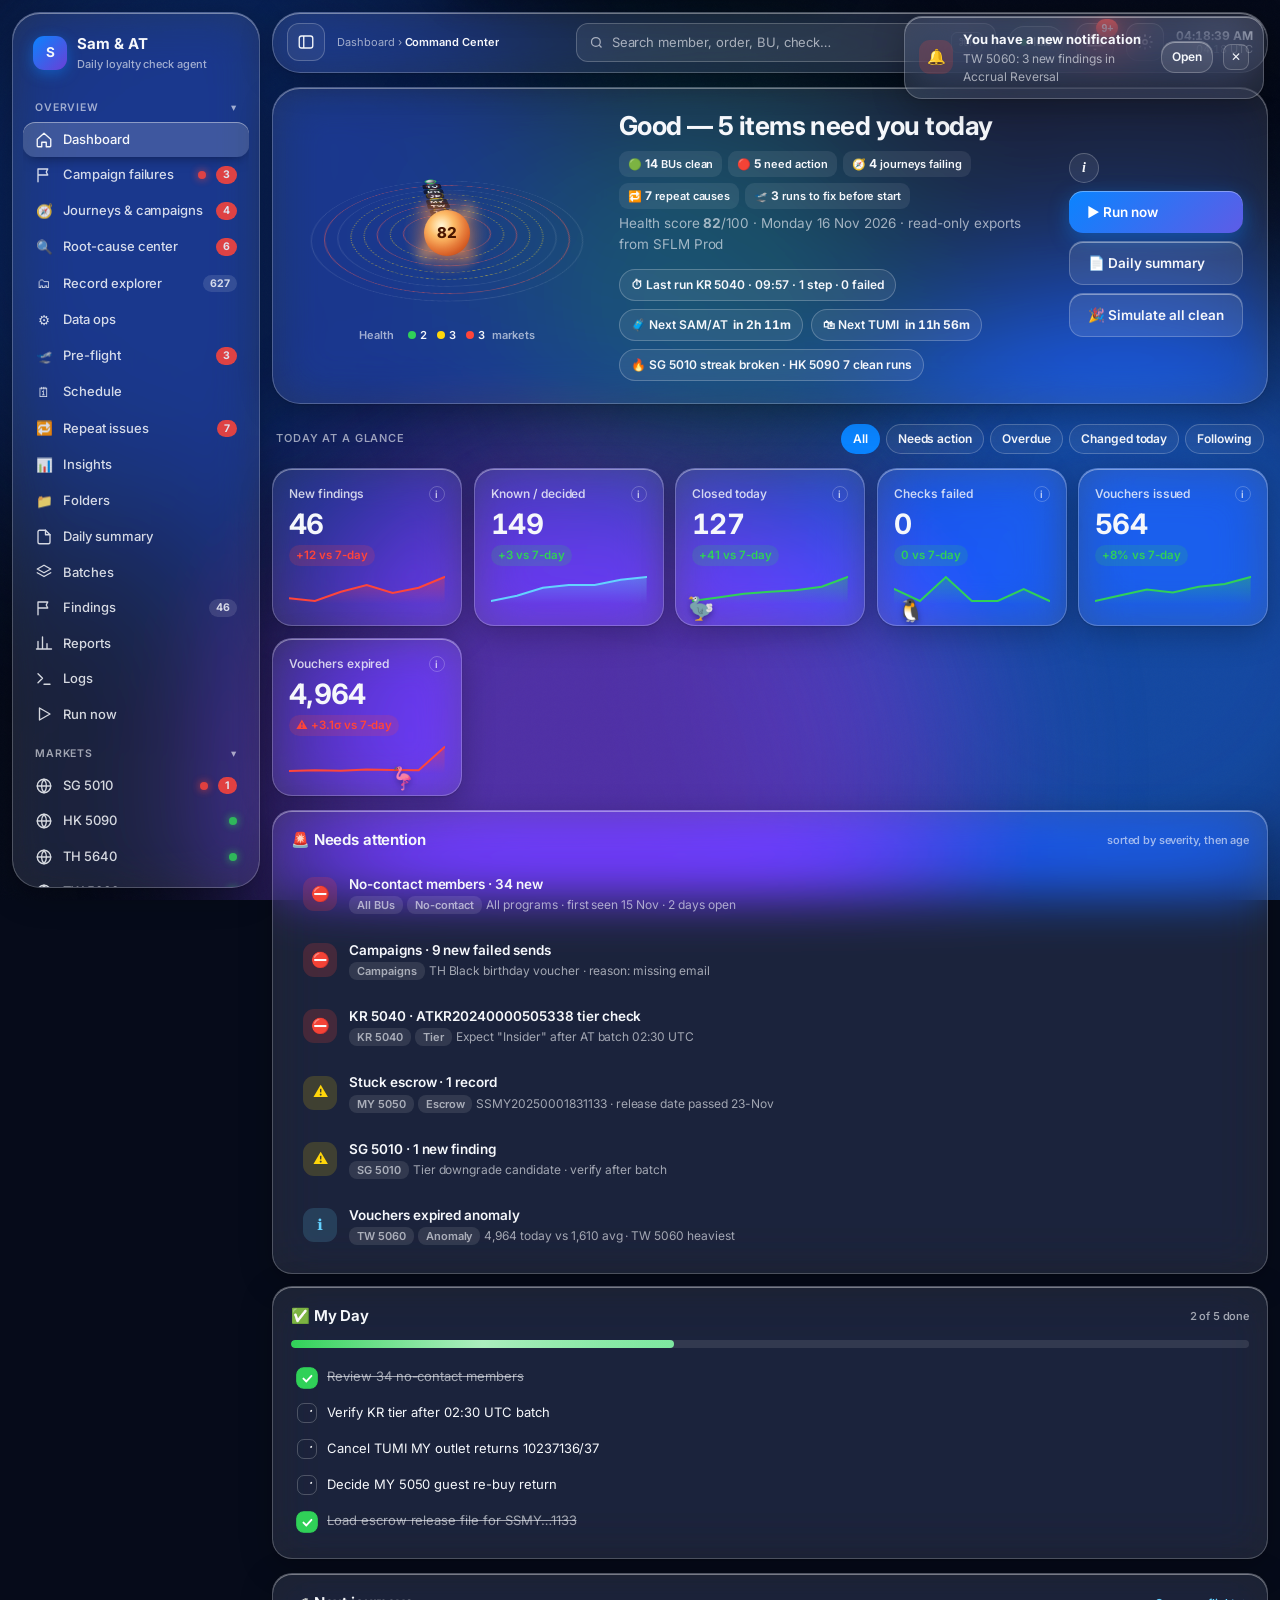
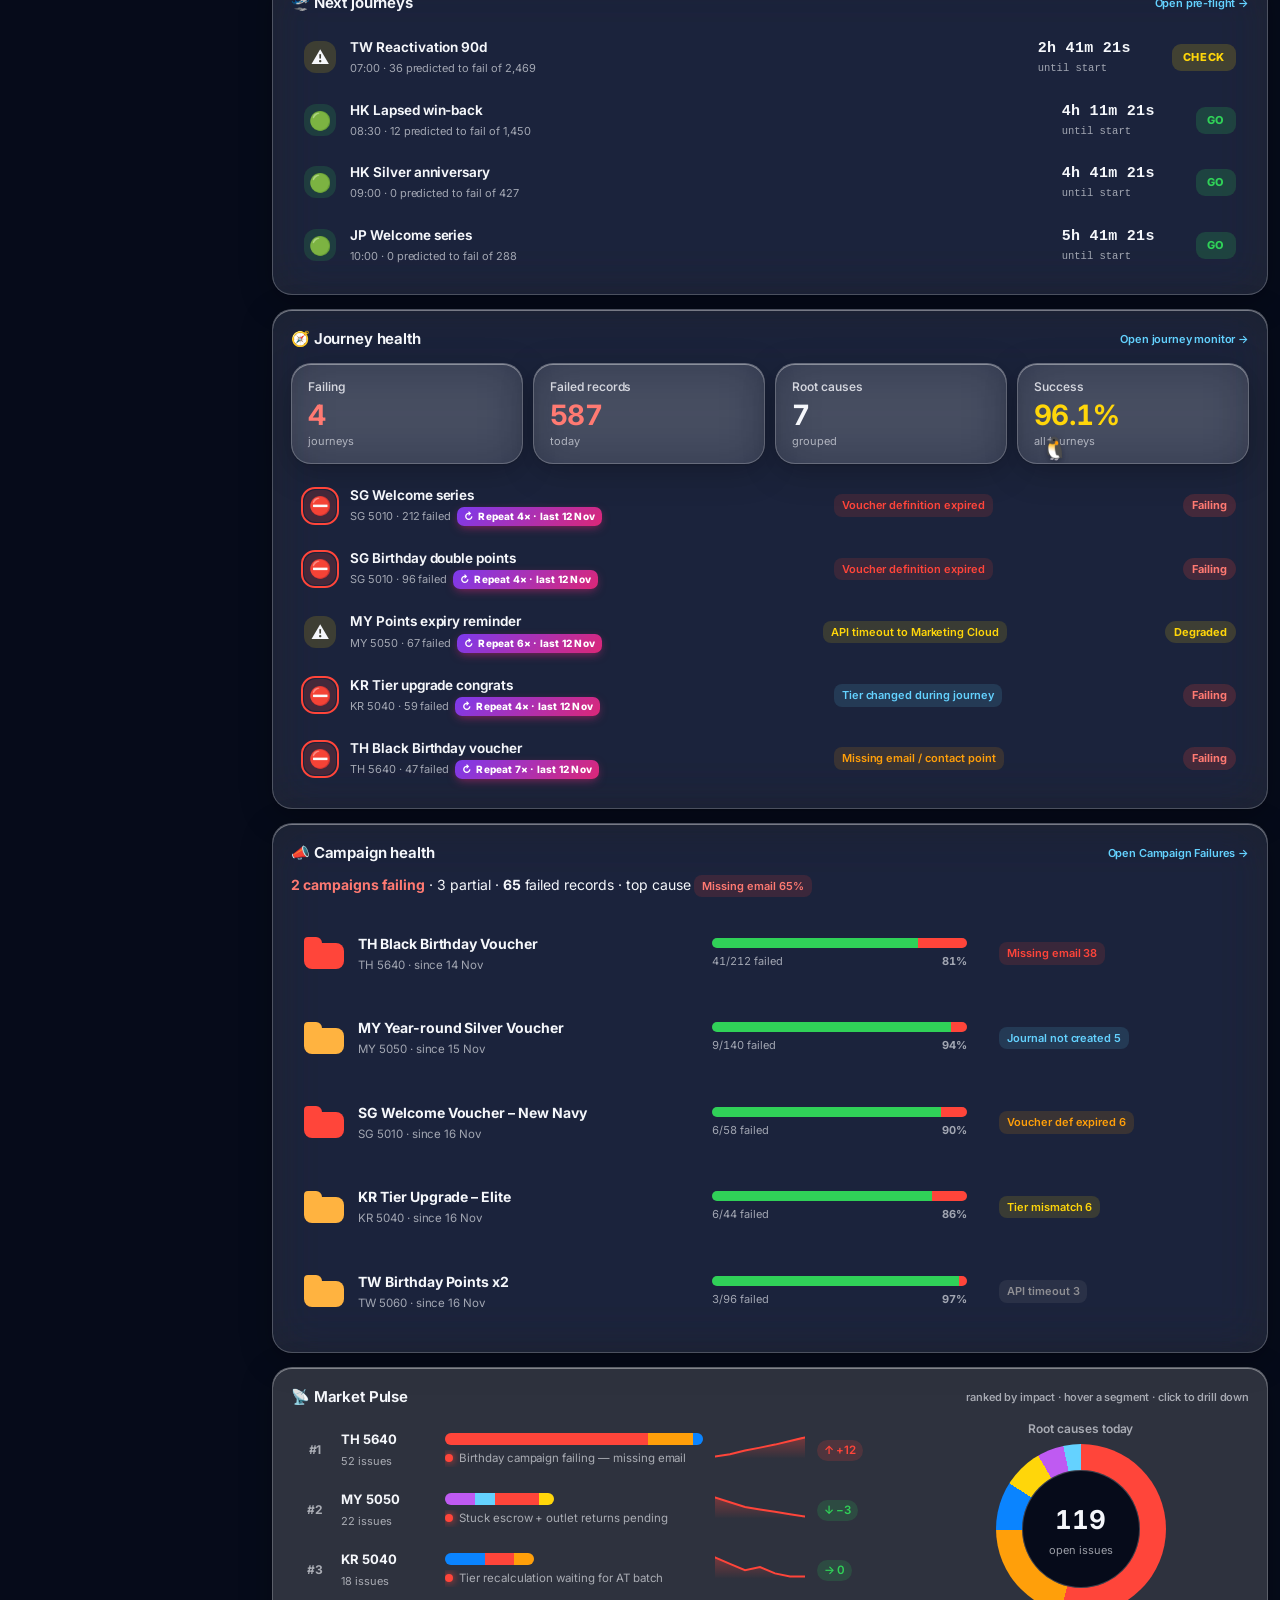
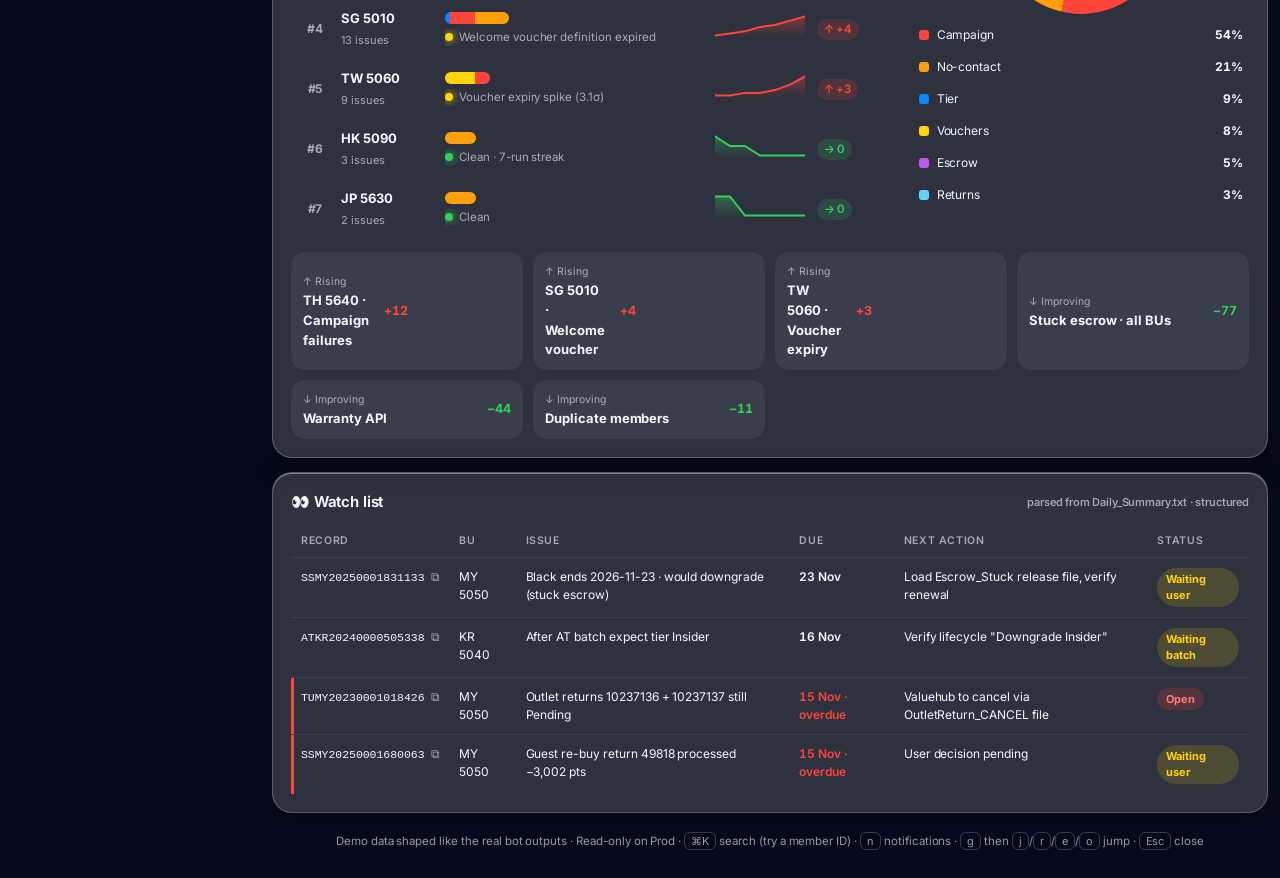
==== commit e2c69836: "Market orrery: sun = health, one planet per market Co-Authored-By: Claude Opus 5.5 <noreply@anthropi" ====
--- a/index.html
+++ b/index.html
@@ -786,37 +786,53 @@
 .tierrow{display:grid;grid-template-columns:110px 1fr 60px;gap:10px;align-items:center;font-size:var(--fs-sm);margin:7px 0}
 .tierrow .t{height:14px;border-radius:6px;background:rgba(255,255,255,.07);overflow:hidden}.tierrow .t i{display:block;height:100%;border-radius:6px;animation:growx .9s both;transform-origin:left}
 
-/* ---- solar system (replaces orb) ---- */
-.orb-w{display:none!important}
-.sol{position:relative;width:220px;height:190px;flex:none;perspective:700px;cursor:pointer}
-.sol .plane{position:absolute;left:50%;top:44%;width:0;height:0;transform-style:preserve-3d;transform:rotateX(62deg)}
-.sol .orbit{position:absolute;left:0;top:0;border-radius:50%;border:1px solid rgba(255,255,255,.13);transform-style:preserve-3d;animation:solO linear infinite;will-change:transform}
-.sol .orbit .pl{position:absolute;left:50%;top:0;border-radius:50%;transform-style:preserve-3d;animation:solP linear infinite;animation-duration:inherit}
-.sol .orbit .pl i{display:block;width:100%;height:100%;border-radius:50%;transform:translate(-50%,-50%)}
-@keyframes solO{from{transform:translate(-50%,-50%) rotateZ(0deg)}to{transform:translate(-50%,-50%) rotateZ(360deg)}}
-@keyframes solP{from{transform:rotateZ(0) rotateX(-62deg)}to{transform:rotateZ(-360deg) rotateX(-62deg)}}
-.sol .orbit{transform:translate(-50%,-50%)}
-.sol .sun{position:absolute;left:50%;top:44%;width:40px;height:40px;margin:-20px 0 0 -20px;border-radius:50%;
- background:radial-gradient(circle at 38% 35%,#fffbe0 0,#ffe36b 22%,#ffb21a 55%,#ff6a00 85%,#d13a00 100%);
- box-shadow:0 0 18px 6px rgba(255,170,30,.75),0 0 46px 16px rgba(255,110,0,.35),0 0 90px 30px rgba(255,80,0,.15);z-index:3}
-.sol .sun::before{content:"";position:absolute;inset:-16px;border-radius:50%;background:radial-gradient(circle,rgba(255,200,60,.55) 0,rgba(255,140,0,.18) 45%,transparent 70%);animation:solHeat 2.6s ease-in-out infinite}
-.sol .sun::after{content:"";position:absolute;inset:-26px;border-radius:50%;background:repeating-conic-gradient(from 0deg,rgba(255,190,60,.22) 0 6deg,transparent 6deg 20deg);
- -webkit-mask:radial-gradient(circle,transparent 42%,#000 46%,transparent 72%);mask:radial-gradient(circle,transparent 42%,#000 46%,transparent 72%);animation:solRays 14s linear infinite}
-@keyframes solHeat{0%,100%{transform:scale(1);opacity:.85}50%{transform:scale(1.22);opacity:.45}}
-@keyframes solRays{to{transform:rotate(360deg)}}
-.sol .heat{position:absolute;left:50%;top:44%;width:120px;height:120px;margin:-60px 0 0 -60px;border-radius:50%;background:radial-gradient(circle,rgba(255,140,0,.22),transparent 60%);animation:solHeat 4s ease-in-out infinite;pointer-events:none}
-.sol .saturn i{position:relative}
-.sol .saturn i::after{content:"";position:absolute;left:50%;top:50%;width:230%;height:60%;transform:translate(-50%,-50%) rotate(-18deg);border-radius:50%;border:2px solid rgba(230,205,150,.85);box-shadow:0 0 4px rgba(230,205,150,.5)}
-.sol .earth i{position:relative}
-.sol .moon{position:absolute;left:50%;top:50%;width:0;height:0;animation:solMoon 2.4s linear infinite}
-.sol .moon b{position:absolute;left:8px;top:-1.5px;width:3px;height:3px;border-radius:50%;background:#d8d8d8}
-@keyframes solMoon{to{transform:rotate(360deg)}}
-.sol .score{position:absolute;left:0;right:0;bottom:-2px;text-align:center;font-size:var(--fs-xs);color:var(--muted);font-weight:600;letter-spacing:.04em}
-.sol .score b{font-size:15px;color:var(--text);margin-right:4px}
-.sol .tip{position:absolute;left:50%;top:-6px;transform:translateX(-50%);font-size:10px;white-space:nowrap;padding:3px 8px;border-radius:8px;background:rgba(0,0,0,.55);color:#fff;opacity:0;transition:opacity .2s;pointer-events:none}
-.sol:hover .tip{opacity:1}
-.sol:hover .orbit{animation-play-state:paused}
-[data-theme="light"] .sol .orbit,[data-theme="sand"] .sol .orbit,[data-theme="pearl"] .sol .orbit{border-color:rgba(15,23,42,.14)}
+/* ---- market orrery: sun = health, one planet per market ---- */
+.orb-w,.sol{display:none!important}
+.orr{position:relative;width:300px;height:196px;flex:none;--tilt:64deg;--line:rgba(255,255,255,.12);--tag-bg:rgba(10,14,28,.74);--tag-fg:#eef2ff}
+[data-theme="light"] .orr,[data-theme="sand"] .orr,[data-theme="pearl"] .orr{--line:rgba(15,23,42,.14);--tag-bg:rgba(255,255,255,.94);--tag-fg:#0f172a}
+.orr-stage{position:absolute;inset:0 0 24px 0;perspective:900px}
+.orr-plane{position:absolute;left:50%;top:50%;width:0;height:0;transform-style:preserve-3d;transform:rotateX(var(--tilt)) rotateZ(-8deg)}
+.orr-orbit{position:absolute;left:0;top:0;width:calc(var(--r)*2);height:calc(var(--r)*2);margin:calc(var(--r)*-1) 0 0 calc(var(--r)*-1);border-radius:50%;
+ border:1px solid var(--line);transform-style:preserve-3d;animation:orrSpin var(--d) linear infinite;animation-delay:var(--ph);will-change:transform}
+.orr-orbit.bad{border-color:color-mix(in srgb,var(--bad) 45%,var(--line))}
+.orr-orbit.warn{border-style:dashed;border-color:color-mix(in srgb,var(--warn) 45%,var(--line))}
+.orr-arm{position:absolute;left:50%;top:0;width:0;height:0;transform-style:preserve-3d}
+@keyframes orrSpin{from{transform:rotateZ(0deg)}to{transform:rotateZ(360deg)}}
+.orr-p{position:absolute;left:0;top:0;width:var(--s);height:var(--s);margin:calc(var(--s)/-2) 0 0 calc(var(--s)/-2);padding:0;border:0;background:none;cursor:pointer;border-radius:50%;
+ transform-style:preserve-3d;animation:orrFace var(--d) linear infinite;animation-delay:var(--ph);outline:none}
+@keyframes orrFace{from{transform:rotateZ(0deg) rotateZ(8deg) rotateX(-64deg)}to{transform:rotateZ(-360deg) rotateZ(8deg) rotateX(-64deg)}}
+.orr-body{position:absolute;inset:0;border-radius:50%;
+ background:radial-gradient(circle at 34% 30%,#fff 0,color-mix(in srgb,var(--hue) 70%,#fff) 14%,var(--hue) 46%,color-mix(in srgb,var(--hue) 42%,#0b1020) 100%);
+ box-shadow:inset calc(var(--s)*-.28) calc(var(--s)*-.22) calc(var(--s)*.4) rgba(5,8,20,.55),0 0 0 1.5px var(--rim),0 2px 6px rgba(0,0,0,.35);transition:transform .25s cubic-bezier(.2,.8,.2,1)}
+.orr-p.ok{--rim:color-mix(in srgb,var(--ok) 85%,transparent)}.orr-p.warn{--rim:var(--warn)}.orr-p.bad{--rim:var(--bad)}
+.orr-pulse{position:absolute;inset:-5px;border-radius:50%;border:1.5px solid var(--rim);opacity:0;animation:orrPulse 2.2s cubic-bezier(.2,.8,.2,1) infinite}
+@keyframes orrPulse{0%{transform:scale(.7);opacity:.9}100%{transform:scale(1.6);opacity:0}}
+.orr-tag{position:absolute;left:50%;top:calc(100% + 3px);transform:translateX(-50%);font-size:9.5px;font-weight:700;letter-spacing:.04em;line-height:1;padding:2px 4px;border-radius:4px;
+ background:var(--tag-bg);color:var(--tag-fg);white-space:nowrap;pointer-events:none}
+.orr-p:hover .orr-body,.orr-p:focus-visible .orr-body{transform:scale(1.35)}
+.orr-p:focus-visible .orr-body{box-shadow:0 0 0 2px var(--accent),0 0 0 4px rgba(10,132,255,.3)}
+.orr-sun{position:absolute;left:50%;top:50%;width:46px;height:46px;margin:-23px 0 0 -23px;cursor:pointer;z-index:2;--c1:#fff6d6;--c2:#ffd166;--c3:#ff9f1c;--c4:#e85d04}
+.orr-sun.amber{--c2:#ffbf69;--c3:#ff8c42;--c4:#d9480f}.orr-sun.flare{--c2:#ff9b85;--c3:#ff5d5d;--c4:#c1121f}
+.orr-core{position:absolute;inset:0;border-radius:50%;display:grid;place-items:center;
+ background:radial-gradient(circle at 38% 34%,var(--c1) 0,var(--c2) 30%,var(--c3) 64%,var(--c4) 100%);
+ box-shadow:0 4px 18px -2px color-mix(in srgb,var(--c3) 70%,transparent),inset -6px -8px 14px rgba(140,30,0,.35)}
+.orr-core b{font-size:15px;font-weight:800;color:#4a1600;letter-spacing:-.02em}
+.orr-glow{position:absolute;inset:-22px;border-radius:50%;background:radial-gradient(circle,color-mix(in srgb,var(--c2) 55%,transparent) 0,color-mix(in srgb,var(--c3) 18%,transparent) 42%,transparent 70%);animation:orrHeat 3.6s ease-in-out infinite}
+.orr-corona{position:absolute;inset:-14px;border-radius:50%;filter:blur(5px);animation:orrRot 24s linear infinite;
+ background:conic-gradient(from 0deg,transparent 0 8%,color-mix(in srgb,var(--c2) 50%,transparent) 12%,transparent 18% 33%,color-mix(in srgb,var(--c3) 45%,transparent) 38%,transparent 45% 58%,color-mix(in srgb,var(--c2) 50%,transparent) 63%,transparent 70% 83%,color-mix(in srgb,var(--c3) 45%,transparent) 88%,transparent 95%)}
+@keyframes orrHeat{0%,100%{transform:scale(.92);opacity:.75}50%{transform:scale(1.12);opacity:1}}
+@keyframes orrRot{to{transform:rotate(360deg)}}
+.orr-cap{position:absolute;left:0;right:0;bottom:0;display:flex;justify-content:center;gap:8px;align-items:center;font-size:11px;font-weight:600;color:var(--muted)}
+.orr-key{display:inline-flex;gap:4px;align-items:center;color:var(--text);font-variant-numeric:tabular-nums}
+.orr-key i{width:8px;height:8px;border-radius:50%;margin-left:6px}.orr-key i.ok{background:var(--ok)}.orr-key i.warn{background:var(--warn)}.orr-key i.bad{background:var(--bad)}
+.orr-card{position:absolute;right:-8px;top:2px;min-width:160px;padding:9px 11px;border-radius:12px;background:var(--glass-strong);border:1px solid var(--glass-border);box-shadow:0 10px 24px -8px rgba(0,0,0,.45);
+ display:flex;flex-direction:column;gap:2px;font-size:11px;opacity:0;transform:translateY(4px);transition:opacity .18s,transform .25s cubic-bezier(.2,.8,.2,1);pointer-events:none;z-index:4}
+.orr-card.on{opacity:1;transform:none}
+.orr-card b{font-size:13px}.orr-card span{color:var(--muted)}.orr-card small{color:var(--text-2)}
+.orr-card em{font-style:normal;font-weight:700;font-size:10.5px}.orr-card em.ok{color:var(--ok)}.orr-card em.warn{color:var(--warn)}.orr-card em.bad{color:var(--bad-t)}
+@media (max-width:768px){.orr{width:260px;height:180px}}
+@media (prefers-reduced-motion:reduce){.orr *{animation:none!important}}
+[data-motion="off"] .orr *{animation:none!important}
 
 /* ---- info button + popover ---- */
 .ib{width:30px;height:30px;border-radius:50%;border:1px solid var(--glass-border);background:rgba(255,255,255,.08);color:var(--text);font:inherit;font-weight:700;font-size:14px;font-style:italic;font-family:Georgia,serif;cursor:pointer;flex:none;transition:transform .2s var(--ease-spring),background .15s}
@@ -889,7 +905,12 @@
 .tline .nowl::before{content:"NOW";position:absolute;top:-16px;left:-12px;font-size:9px;font-weight:800;color:var(--bad-t)}
 .tline .axis{display:grid;grid-template-columns:200px 1fr;gap:10px;font-size:10px;color:var(--muted);margin-top:4px}
 .tline .axis div{display:flex;justify-content:space-between}
-@media(prefers-reduced-motion:reduce){.sol *{animation:none!important}}
+
+/* orrery hover card sits under the system, replacing the caption */
+.orr-card{left:50%!important;right:auto!important;top:auto!important;bottom:-6px;min-width:0;width:max-content;max-width:300px;flex-direction:row!important;flex-wrap:wrap;justify-content:center;align-items:baseline;gap:1px 8px!important;padding:6px 11px!important;transform:translate(-50%,4px)!important}
+.orr-card.on{transform:translate(-50%,0)!important}
+.orr-card small:last-child{display:none}
+.orr-cap{transition:opacity .15s}.orr.hold .orr-cap{opacity:0}
 
 </style>
 </head>
@@ -2136,14 +2157,32 @@
  const hdrX=xb.querySelector('.iconbtn');if(hdrX)hdrX.remove();bindRecRows(d)};
 ['x_openJ','x_openInc','x_openRec','x_pf'].forEach(fn=>{const o=window[fn];window[fn]=function(){$('#drawer').classList.remove('xl');return o.apply(this,arguments)}});
 
-/* ---------- solar system on home ---------- */
-const PL=[['Mercury',30,3,'#b8b0a6',4.2],['Venus',44,5,'#e9c27b',6.5],['Earth',60,5.5,'radial-gradient(circle at 35% 35%,#9fd3ff,#2f7de0 55%,#1d4f9c)',9,'earth'],['Mars',75,4.5,'radial-gradient(circle at 35% 35%,#ffab85,#d9532b)',13],
- ['Jupiter',95,11,'repeating-linear-gradient(0deg,#d9b38c 0 2px,#b98a5e 2px 4px,#e8cfae 4px 6px)',22],['Saturn',116,9,'radial-gradient(circle at 35% 35%,#f4e2b5,#caa864)',30,'saturn'],['Uranus',134,7,'radial-gradient(circle at 35% 35%,#d8fbff,#7fd8e8)',44],['Neptune',150,7,'radial-gradient(circle at 35% 35%,#9fb3ff,#3b5bdb)',58]];
-const hero=$('.hero');const sol=document.createElement('div');sol.className='sol';sol.title='Health 82 / 100';
-sol.innerHTML=`<span class="tip">Health 82/100 · 14 of 19 BUs clean</span><div class="heat"></div><div class="plane">${PL.map(([n,r,s,c,t,k],i)=>`<div class="orbit" style="width:${Math.round(r*1.3)}px;height:${Math.round(r*1.3)}px;animation-duration:${t}s;animation-delay:-${(i*3.7)%t}s"><div class="pl ${k||''}" style="width:${s}px;height:${s}px;margin-left:0;animation-delay:-${(i*3.7)%t}s" title="${n}"><i style="background:${c};box-shadow:inset -${s/3}px -${s/4}px ${s/2}px rgba(0,0,0,.55),0 0 ${s/2}px rgba(255,190,90,.25)"></i>${k==='earth'?'<span class="moon"><b></b></span>':''}</div></div>`).join('')}</div><div class="sun"></div>
- <div class="score"><b class="num">82</b>HEALTH · 14/19 CLEAN</div>`;
-hero.insertBefore(sol,hero.firstChild);sol.onclick=()=>toast('☀️','Health 82 / 100','14 of 19 business units clean · 5 need action','ok');
-const ps=document.createElement('style');ps.textContent='.sol *,.sol *::before,.sol *::after{animation-play-state:var(--ps,running)}';document.head.appendChild(ps);
+/* ---------- market orrery on home: sun = overall health, one planet per market ---------- */
+(function(){
+ const score=82,sunTone=score>=85?'gold':score>=70?'amber':'flare';
+ // [market, code, member base (k, drives size), planet hue]
+ const M=[['SG 5010','SG',42,'#7FB7FF'],['HK 5090','HK',31,'#B9A7FF'],['TH 5640','TH',58,'#FFC58A'],['TW 5060','TW',37,'#8FE3D0'],['MY 5050','MY',64,'#F7A8C4'],['JP 5630','JP',28,'#E8E2D4'],['KR 5040','KR',46,'#9FD0FF'],['TUMI','TU',22,'#D6D9E0']];
+ const stOf=k=>{const b=BUS.find(x=>x.k===k)||{};const js=J.filter(j=>j.bu===k);const bad=b.st==='bad'||js.some(j=>j.st==='bad');const warn=!bad&&(b.i>0||js.some(j=>j.st==='warn'||j.st==='none'));
+  const open=REC.filter(r=>r.bu===k&&r.st==='Open').length;return {s:bad?'bad':warn?'warn':'ok',open,js:js.length,fail:js.filter(j=>j.st==='bad').length,name:b.m||k}};
+ const R0=44,GAP=13;
+ const hero=$('.hero');const sol=document.createElement('div');sol.className='orr';sol.setAttribute('role','img');
+ sol.setAttribute('aria-label','Overall health '+score+' of 100. '+M.map(m=>m[0]+' '+stOf(m[0]).s).join(', '));
+ const lab=s=>s==='bad'?'Needs action':s==='warn'?'Watch':'Clean';
+ sol.innerHTML=`<div class="orr-stage"><div class="orr-plane">${M.map((m,i)=>{const [k,code,sz,hue]=m,st=stOf(k),r=R0+i*GAP,d=(18+i*7.5).toFixed(1),ph=-((i*137.5)%360)/360*d;
+   const px=Math.round(7+sz/64*9);
+   return `<div class="orr-orbit ${st.s}" style="--r:${r}px;--d:${d}s;--ph:${ph.toFixed(2)}s"><div class="orr-arm"><button class="orr-p ${st.s}" style="--s:${px}px;--hue:${hue}" data-k="${k}" aria-label="${k}: ${lab(st.s)}, ${st.open} open records"><span class="orr-body"></span>${st.s!=='ok'?'<span class="orr-pulse"></span>':''}<span class="orr-tag">${code}</span></button></div></div>`}).join('')}</div>
+   <div class="orr-sun ${sunTone}"><span class="orr-corona"></span><span class="orr-glow"></span><span class="orr-core"><b class="num">${score}</b></span></div></div>
+  <div class="orr-cap"><span>Health</span><span class="orr-key"><i class="ok"></i>${M.filter(m=>stOf(m[0]).s==='ok').length}<i class="warn"></i>${M.filter(m=>stOf(m[0]).s==='warn').length}<i class="bad"></i>${M.filter(m=>stOf(m[0]).s==='bad').length}</span><span>markets</span></div>
+  <div class="orr-card" aria-hidden="true"></div>`;
+ hero.insertBefore(sol,hero.firstChild);
+ const card=sol.querySelector('.orr-card');const hide=()=>{sol.classList.remove('hold');card.classList.remove('on')};
+ sol.querySelectorAll('.orr-p').forEach(p=>{const k=p.dataset.k,st=stOf(k);
+  const show=()=>{sol.classList.add('hold');card.innerHTML=`<b>${esc(k)}</b><span>${esc(st.name)}</span><em class="${st.s}">${lab(st.s)}</em><small>${st.open} open records · ${st.js} journeys${st.fail?' · '+st.fail+' failing':''}</small><small>Click to open</small>`;card.classList.add('on')};
+  p.addEventListener('pointerenter',show);p.addEventListener('focus',show);p.addEventListener('pointerleave',hide);p.addEventListener('blur',hide);
+  p.addEventListener('click',e=>{e.stopPropagation();const b=BUS.find(x=>x.k===k);if(b)openDrawer(b)})});
+ sol.querySelector('.orr-sun').addEventListener('click',()=>toast('☀️','Health '+score+' / 100','14 of 19 business units clean · 5 need action','ok'));
+ const ps=document.createElement('style');ps.textContent='.orr *,.orr *::before,.orr *::after{animation-play-state:var(--ps,running)}.orr.hold .orr-orbit,.orr.hold .orr-p{animation-play-state:paused!important}';document.head.appendChild(ps);
+})();
 
 /* ---------- Insights: replace 3D towers with heat matrix + pareto ---------- */
 const _ri=RENDER.insights;RENDER.insights=function(){_ri();const panel=$('#city')&&$('#city').closest('.panel');if(!panel)return;
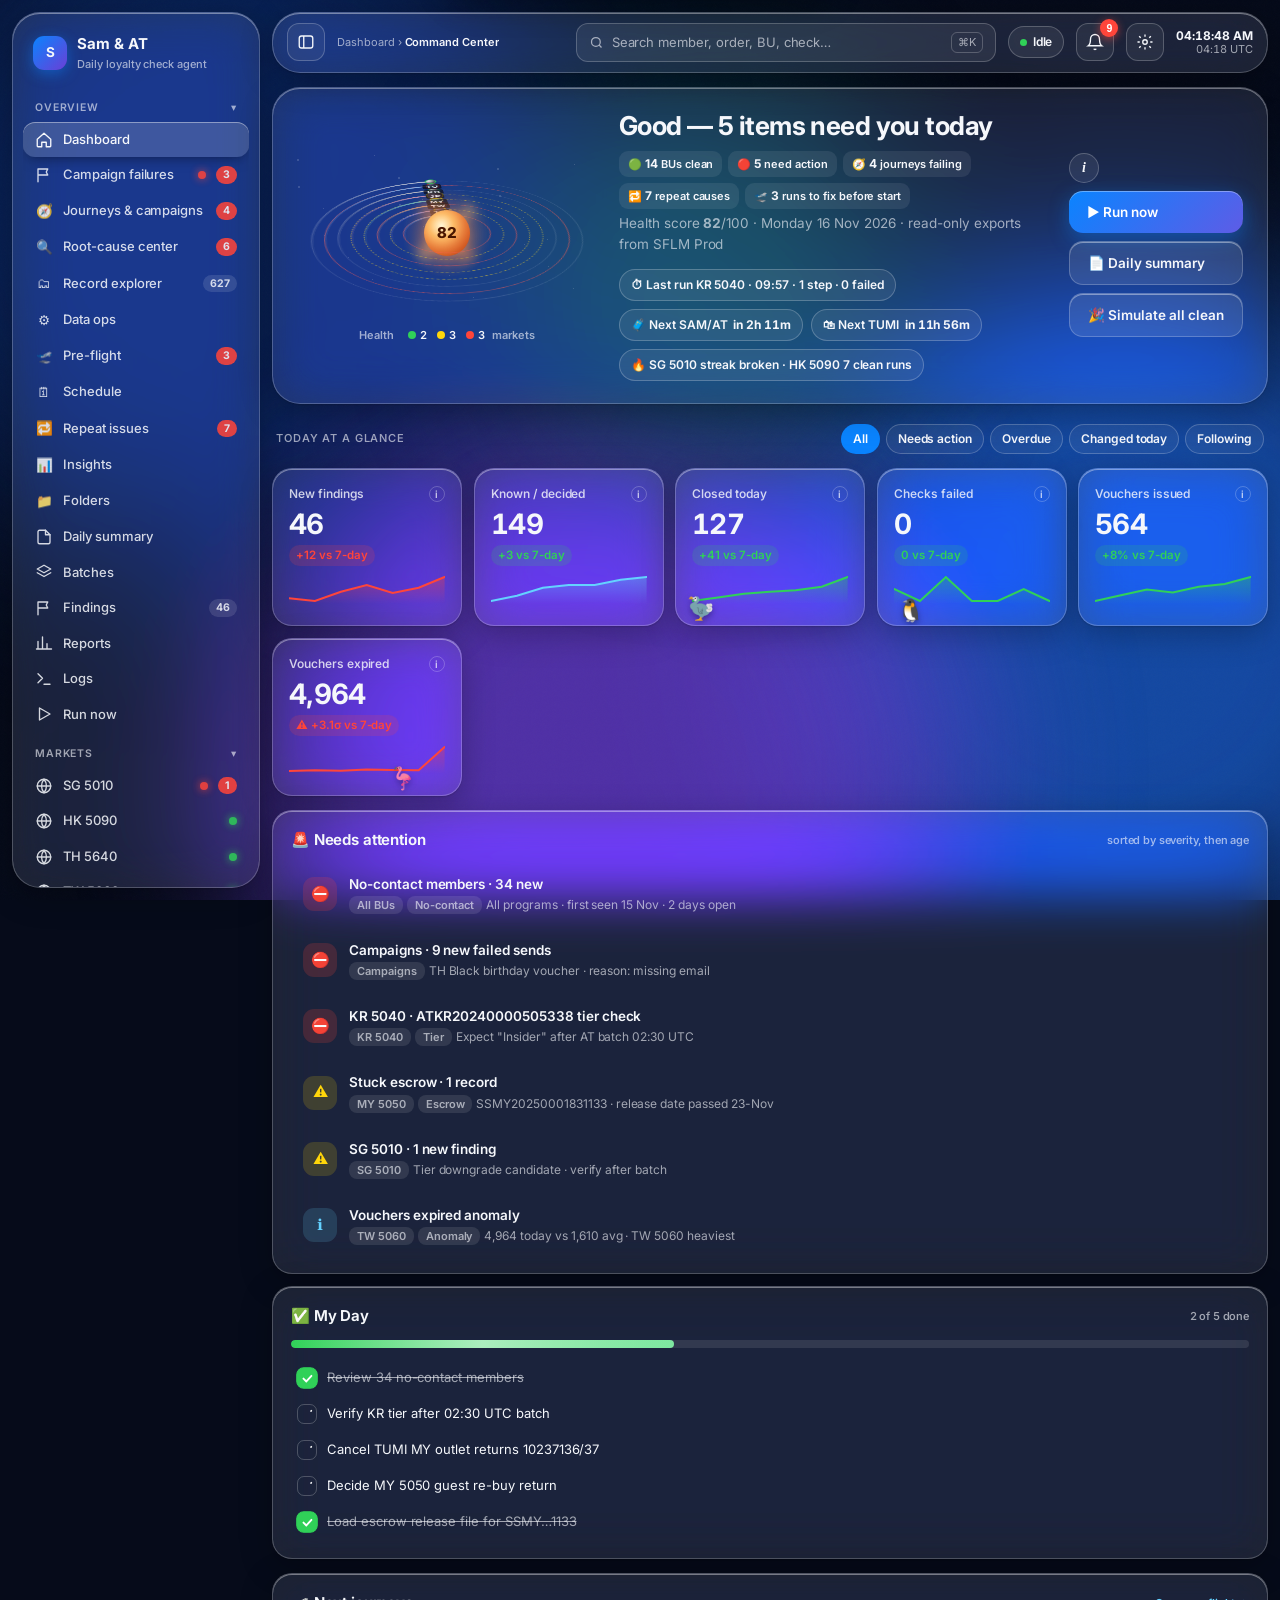
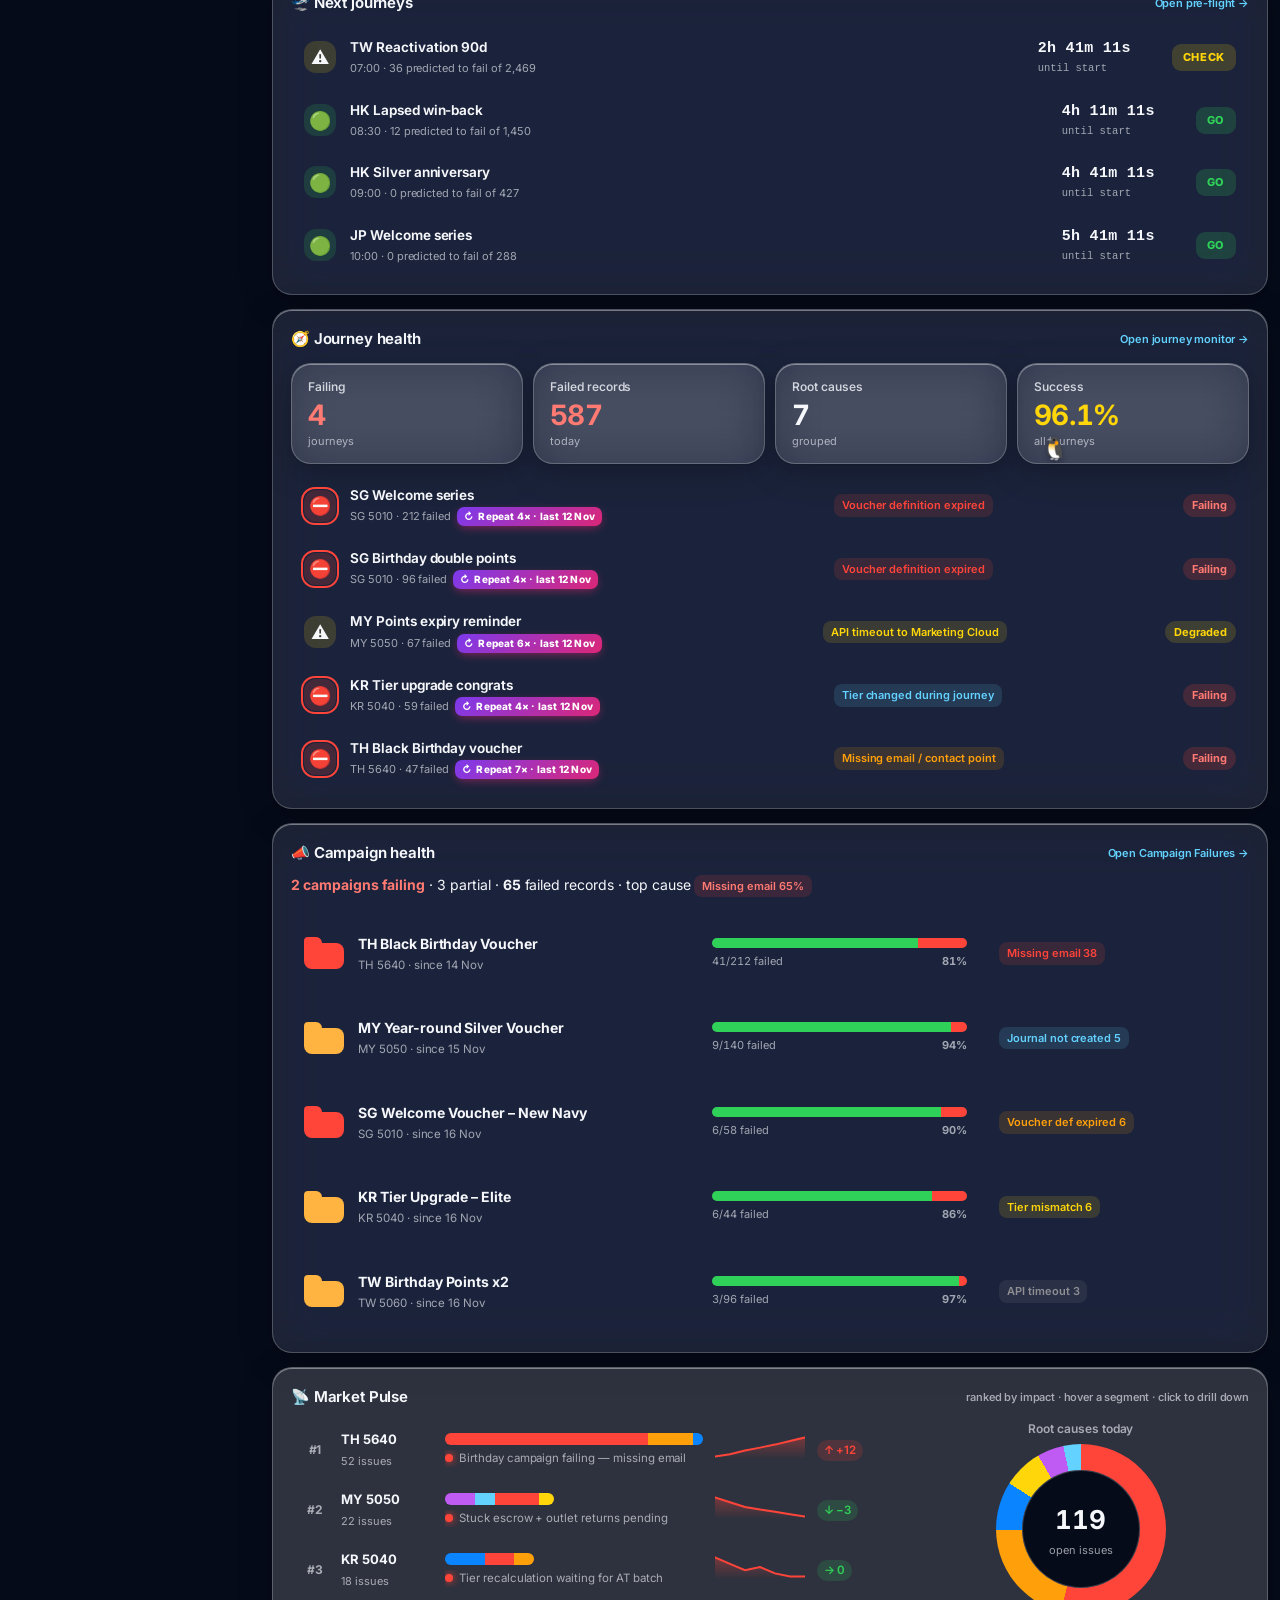
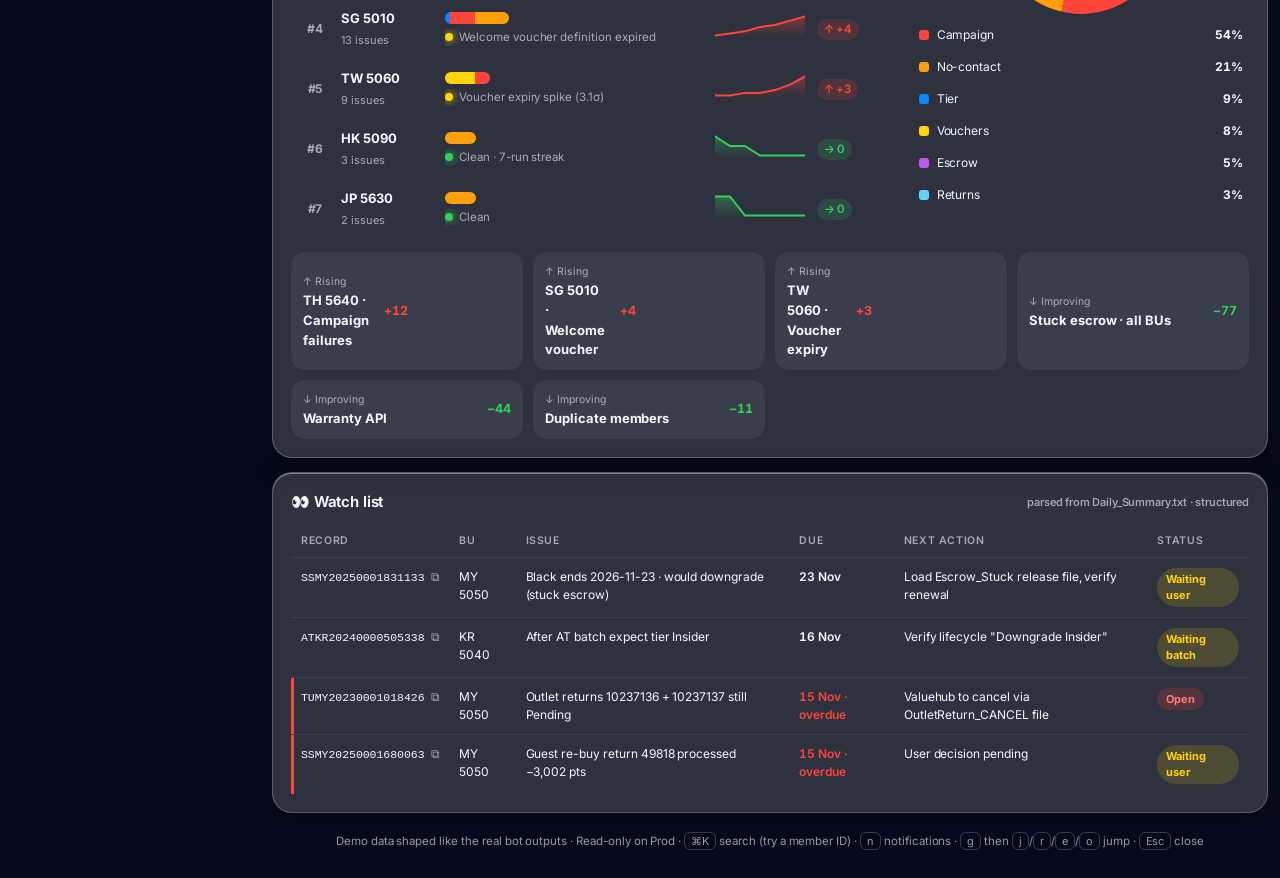
==== commit 2cefd87b: "Orrery motion: trails, 3D depth, stars, entrance Co-Authored-By: Claude Opus 5.5 <noreply@anthropic." ====
--- a/index.html
+++ b/index.html
@@ -811,7 +811,7 @@
  background:var(--tag-bg);color:var(--tag-fg);white-space:nowrap;pointer-events:none}
 .orr-p:hover .orr-body,.orr-p:focus-visible .orr-body{transform:scale(1.35)}
 .orr-p:focus-visible .orr-body{box-shadow:0 0 0 2px var(--accent),0 0 0 4px rgba(10,132,255,.3)}
-.orr-sun{position:absolute;left:50%;top:50%;width:46px;height:46px;margin:-23px 0 0 -23px;cursor:pointer;z-index:2;--c1:#fff6d6;--c2:#ffd166;--c3:#ff9f1c;--c4:#e85d04}
+.orr-sun{position:absolute;left:0;top:0;width:46px;height:46px;margin:-23px 0 0 -23px;cursor:pointer;transform:rotateZ(8deg) rotateX(-64deg);--c1:#fff6d6;--c2:#ffd166;--c3:#ff9f1c;--c4:#e85d04}
 .orr-sun.amber{--c2:#ffbf69;--c3:#ff8c42;--c4:#d9480f}.orr-sun.flare{--c2:#ff9b85;--c3:#ff5d5d;--c4:#c1121f}
 .orr-core{position:absolute;inset:0;border-radius:50%;display:grid;place-items:center;
  background:radial-gradient(circle at 38% 34%,var(--c1) 0,var(--c2) 30%,var(--c3) 64%,var(--c4) 100%);
@@ -833,6 +833,23 @@
 @media (max-width:768px){.orr{width:260px;height:180px}}
 @media (prefers-reduced-motion:reduce){.orr *{animation:none!important}}
 [data-motion="off"] .orr *{animation:none!important}
+
+/* --- motion upgrade --- */
+.orr-trail{position:absolute;inset:-1px;border-radius:50%;pointer-events:none;
+ background:conic-gradient(from 0deg,transparent 0 70%,color-mix(in srgb,var(--tc) 18%,transparent) 84%,color-mix(in srgb,var(--tc) 85%,transparent) 100%);
+ -webkit-mask:radial-gradient(farthest-side,transparent calc(100% - 3px),#000 calc(100% - 2.5px));mask:radial-gradient(farthest-side,transparent calc(100% - 3px),#000 calc(100% - 2.5px))}
+.orr-orbit:has(.orr-p:hover),.orr-orbit:has(.orr-p:focus-visible){border-color:color-mix(in srgb,var(--tc) 70%,transparent);border-style:solid}
+.orr-star{position:absolute;width:var(--sz);height:var(--sz);border-radius:50%;background:#fff;opacity:.2;animation:orrTw var(--tw) ease-in-out infinite;animation-delay:var(--td);pointer-events:none}
+[data-theme="light"] .orr-star,[data-theme="sand"] .orr-star,[data-theme="pearl"] .orr-star{background:#64748b}
+@keyframes orrTw{50%{opacity:.85;transform:scale(1.4)}}
+.orr-core{animation:orrBreathe 5s ease-in-out infinite}
+@keyframes orrBreathe{50%{transform:scale(1.05)}}
+.orr.enter .orr-plane{animation:orrIn 1.6s cubic-bezier(.16,1,.3,1) backwards}
+@keyframes orrIn{from{transform:rotateX(82deg) rotateZ(-140deg) scale(.35);opacity:0}}
+.orr.enter .orr-p .orr-body{animation:orrPop .9s cubic-bezier(.34,1.56,.64,1) backwards}
+.orr.enter .orr-orbit:nth-child(2) .orr-body{animation-delay:.1s}.orr.enter .orr-orbit:nth-child(3) .orr-body{animation-delay:.2s}.orr.enter .orr-orbit:nth-child(4) .orr-body{animation-delay:.3s}
+.orr.enter .orr-orbit:nth-child(5) .orr-body{animation-delay:.4s}.orr.enter .orr-orbit:nth-child(6) .orr-body{animation-delay:.5s}.orr.enter .orr-orbit:nth-child(7) .orr-body{animation-delay:.6s}.orr.enter .orr-orbit:nth-child(8) .orr-body{animation-delay:.7s}
+@keyframes orrPop{from{transform:scale(0)}}
 
 /* ---- info button + popover ---- */
 .ib{width:30px;height:30px;border-radius:50%;border:1px solid var(--glass-border);background:rgba(255,255,255,.08);color:var(--text);font:inherit;font-weight:700;font-size:14px;font-style:italic;font-family:Georgia,serif;cursor:pointer;flex:none;transition:transform .2s var(--ease-spring),background .15s}
@@ -2168,13 +2185,13 @@
  const hero=$('.hero');const sol=document.createElement('div');sol.className='orr';sol.setAttribute('role','img');
  sol.setAttribute('aria-label','Overall health '+score+' of 100. '+M.map(m=>m[0]+' '+stOf(m[0]).s).join(', '));
  const lab=s=>s==='bad'?'Needs action':s==='warn'?'Watch':'Clean';
- sol.innerHTML=`<div class="orr-stage"><div class="orr-plane">${M.map((m,i)=>{const [k,code,sz,hue]=m,st=stOf(k),r=R0+i*GAP,d=(18+i*7.5).toFixed(1),ph=-((i*137.5)%360)/360*d;
+ const stars=Array.from({length:22},(_,i)=>`<span class="orr-star" style="left:${(i*41.7)%100}%;top:${(i*23.3+7)%88}%;--tw:${(2.4+(i%5)*.7).toFixed(1)}s;--td:-${(i*.37).toFixed(2)}s;--sz:${i%4?1:2}px"></span>`).join('');
+ sol.innerHTML=`<div class="orr-stage">${stars}<div class="orr-plane">${M.map((m,i)=>{const [k,code,sz,hue]=m,st=stOf(k),r=R0+i*GAP,d=(18+i*7.5).toFixed(1),ph=-((i*137.5)%360)/360*d;
    const px=Math.round(7+sz/64*9);
-   return `<div class="orr-orbit ${st.s}" style="--r:${r}px;--d:${d}s;--ph:${ph.toFixed(2)}s"><div class="orr-arm"><button class="orr-p ${st.s}" style="--s:${px}px;--hue:${hue}" data-k="${k}" aria-label="${k}: ${lab(st.s)}, ${st.open} open records"><span class="orr-body"></span>${st.s!=='ok'?'<span class="orr-pulse"></span>':''}<span class="orr-tag">${code}</span></button></div></div>`}).join('')}</div>
-   <div class="orr-sun ${sunTone}"><span class="orr-corona"></span><span class="orr-glow"></span><span class="orr-core"><b class="num">${score}</b></span></div></div>
+   return `<div class="orr-orbit ${st.s}" style="--r:${r}px;--d:${d}s;--ph:${ph.toFixed(2)}s;--tc:${hue}"><span class="orr-trail"></span><div class="orr-arm"><button class="orr-p ${st.s}" style="--s:${px}px;--hue:${hue}" data-k="${k}" aria-label="${k}: ${lab(st.s)}, ${st.open} open records"><span class="orr-body"></span>${st.s!=='ok'?'<span class="orr-pulse"></span>':''}<span class="orr-tag">${code}</span></button></div></div>`}).join('')}<div class="orr-sun ${sunTone}"><span class="orr-corona"></span><span class="orr-glow"></span><span class="orr-core"><b class="num">${score}</b></span></div></div></div>
   <div class="orr-cap"><span>Health</span><span class="orr-key"><i class="ok"></i>${M.filter(m=>stOf(m[0]).s==='ok').length}<i class="warn"></i>${M.filter(m=>stOf(m[0]).s==='warn').length}<i class="bad"></i>${M.filter(m=>stOf(m[0]).s==='bad').length}</span><span>markets</span></div>
   <div class="orr-card" aria-hidden="true"></div>`;
- hero.insertBefore(sol,hero.firstChild);
+ hero.insertBefore(sol,hero.firstChild);sol.classList.add('enter');setTimeout(()=>sol.classList.remove('enter'),1900);
  const card=sol.querySelector('.orr-card');const hide=()=>{sol.classList.remove('hold');card.classList.remove('on')};
  sol.querySelectorAll('.orr-p').forEach(p=>{const k=p.dataset.k,st=stOf(k);
   const show=()=>{sol.classList.add('hold');card.innerHTML=`<b>${esc(k)}</b><span>${esc(st.name)}</span><em class="${st.s}">${lab(st.s)}</em><small>${st.open} open records · ${st.js} journeys${st.fail?' · '+st.fail+' failing':''}</small><small>Click to open</small>`;card.classList.add('on')};
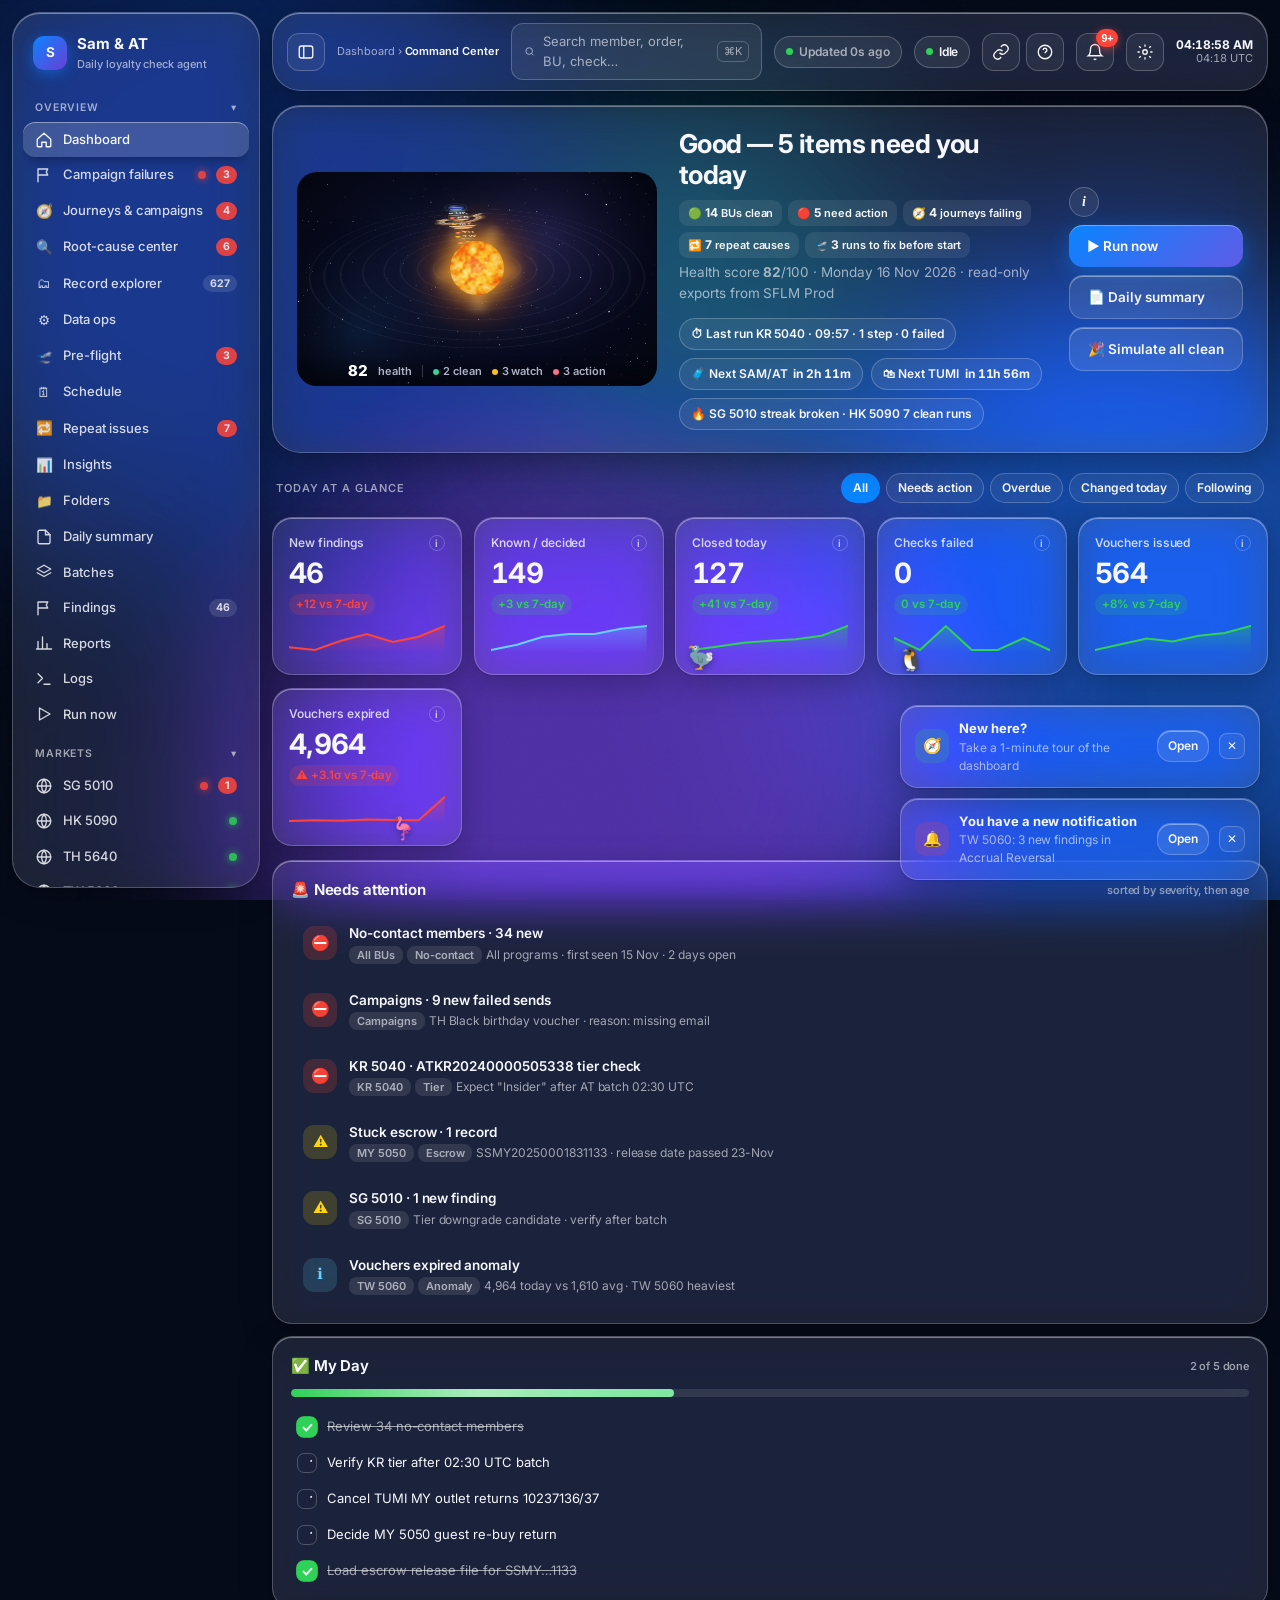
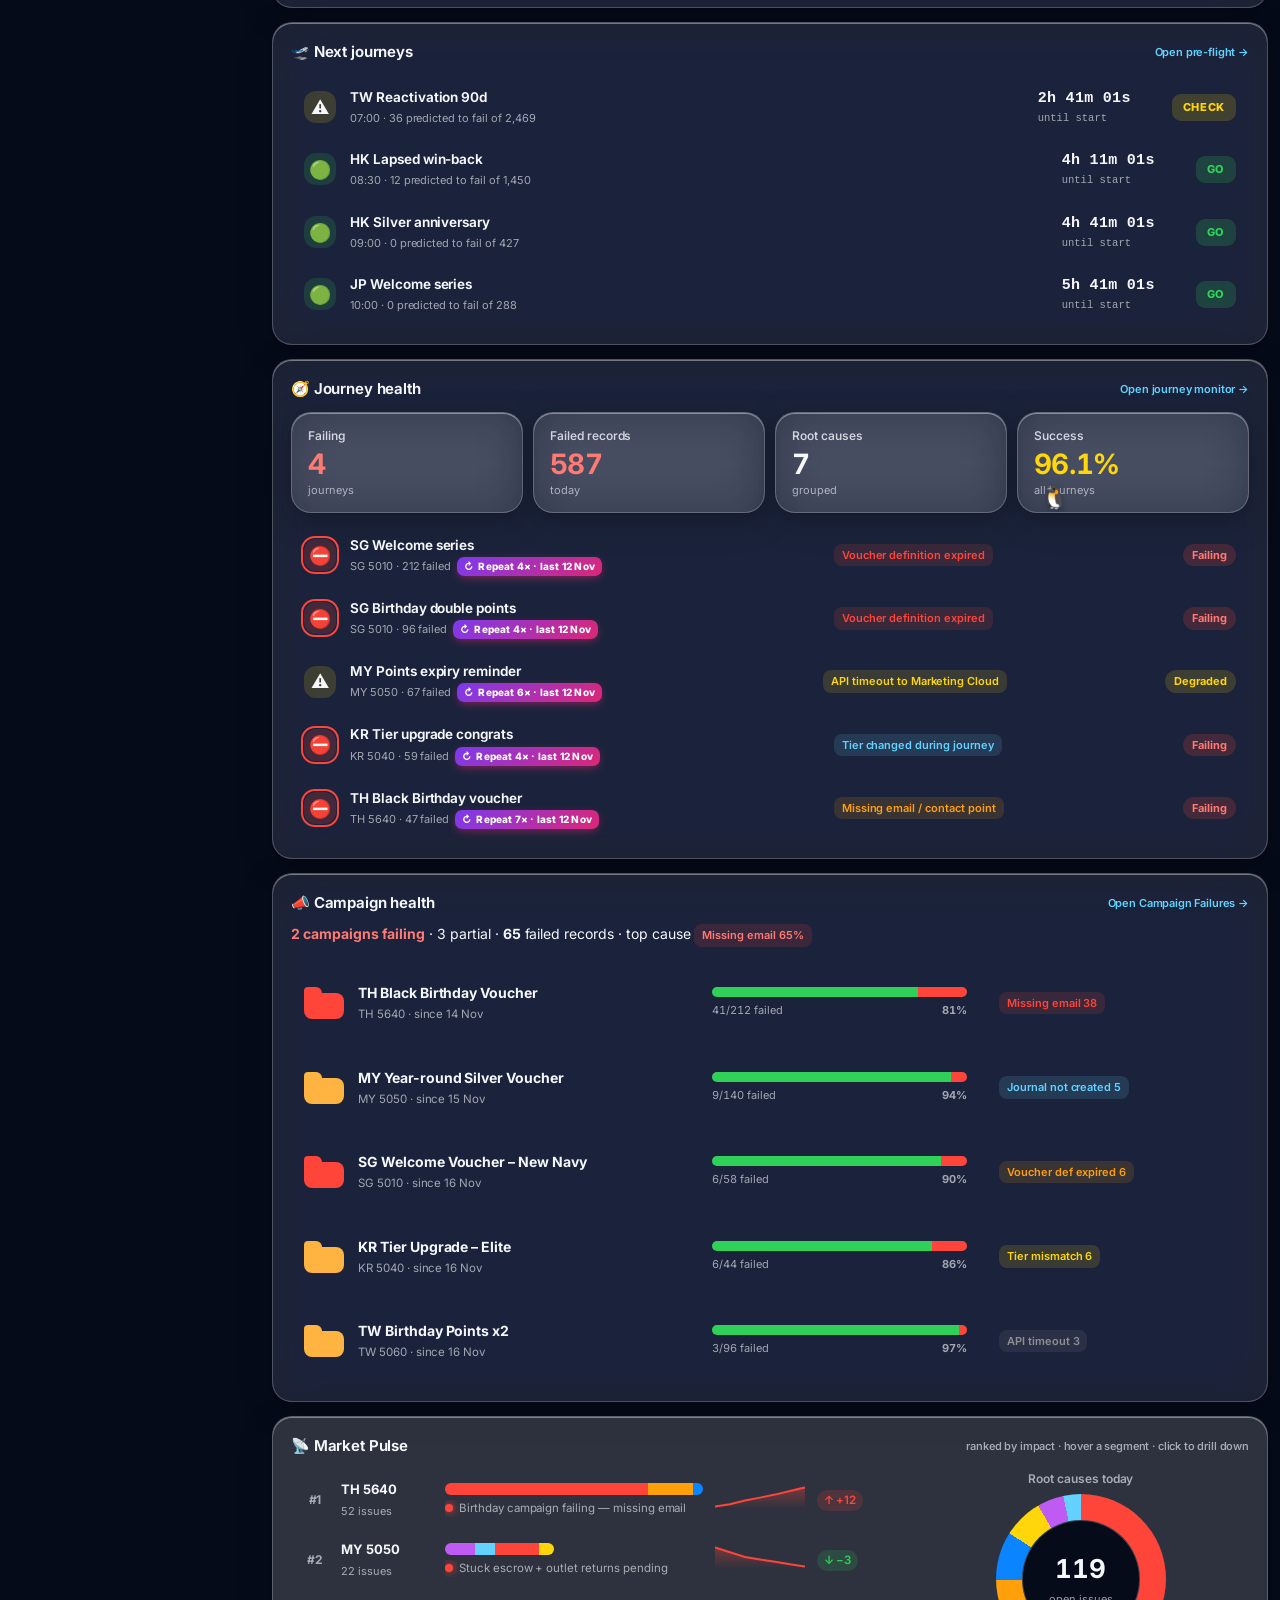
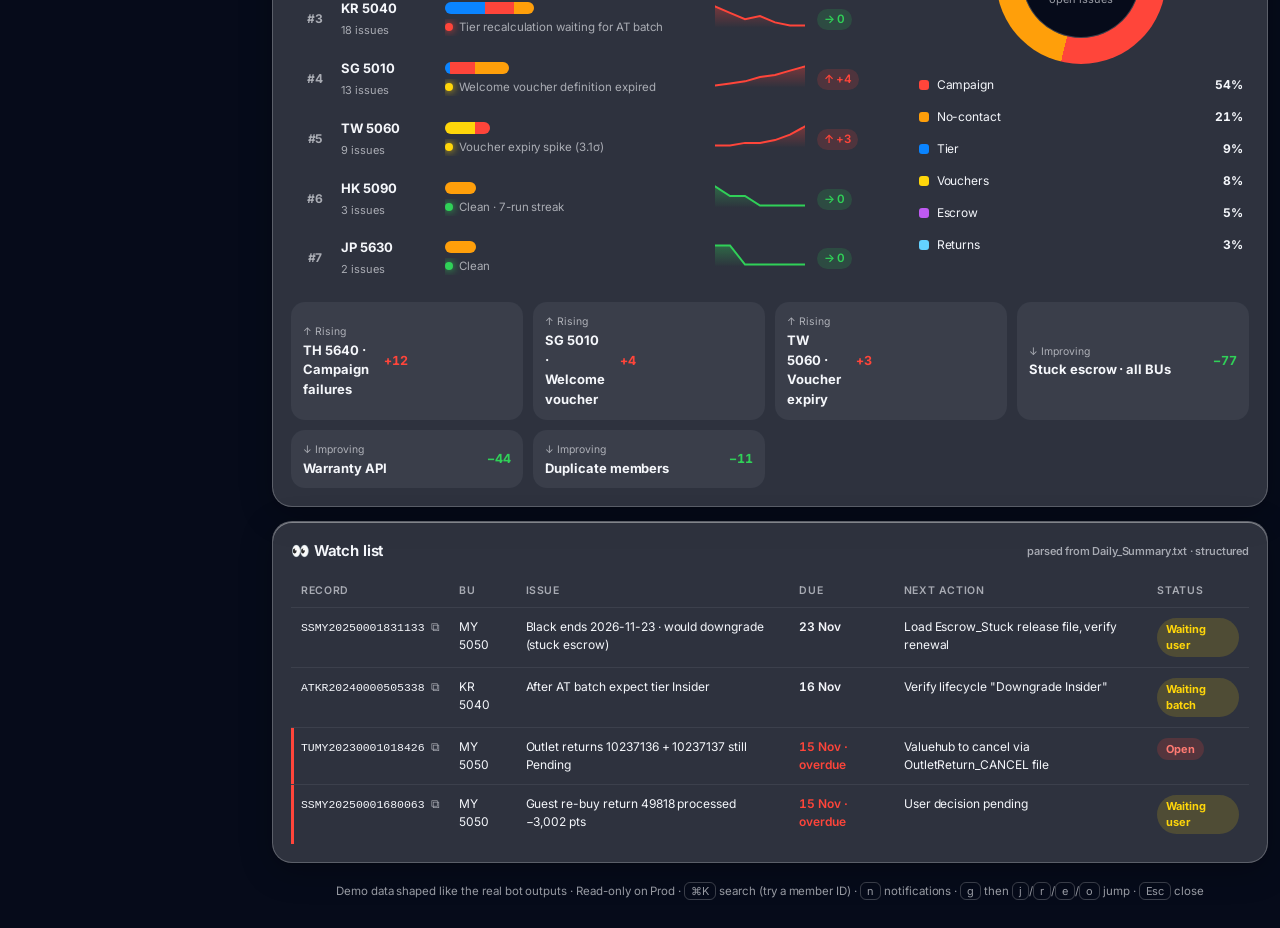
==== commit a6ac1247: "v5: realistic solar system, market planets, help center + helpers, non-overlapping toasts Co-Authore" ====
--- a/index.html
+++ b/index.html
@@ -3,7 +3,7 @@
 <head>
 <meta charset="UTF-8">
 <meta name="viewport" content="width=device-width, initial-scale=1">
-<title>Sam & AT – Command Center v4</title>
+<title>Sam & AT – Command Center v5</title>
 <link rel="preconnect" href="https://fonts.googleapis.com">
 <link href="https://fonts.googleapis.com/css2?family=Inter:wght@400;500;600;700&display=swap" rel="stylesheet">
 <style>
@@ -929,6 +929,114 @@
 .orr-card small:last-child{display:none}
 .orr-cap{transition:opacity .15s}.orr.hold .orr-cap{opacity:0}
 
+/* ===== v5: realistic solar system, market planets, help, toasts ===== */
+.orr,.sol,.orb-w{display:none!important}
+/* ---- planet component ---- */
+.pz{position:relative;display:inline-block;width:var(--s);height:var(--s);flex:none}
+.pz-clip{position:absolute;inset:0;border-radius:50%;overflow:hidden;isolation:isolate;transform:translateZ(0)}
+.pz-tex,.pz-cloud{position:absolute;top:0;left:0;height:100%;width:auto;max-width:none;animation:pzSpin var(--spin) linear infinite;will-change:transform}
+.pz-cloud{animation-duration:calc(var(--spin)*.7);opacity:.85}
+@keyframes pzSpin{from{transform:translate3d(0,0,0)}to{transform:translate3d(-50%,0,0)}}
+/* sphere: limb darkening + specular, then the day/night terminator */
+.pz-clip::after{content:"";position:absolute;inset:0;border-radius:50%;pointer-events:none;
+ background:radial-gradient(circle at 36% 32%,rgba(255,255,255,.28) 0,rgba(255,255,255,0) 32%),radial-gradient(circle at 50% 50%,rgba(0,0,0,0) 52%,rgba(0,0,0,.45) 100%)}
+.pz-shade{position:absolute;inset:-1px;border-radius:50%;pointer-events:none;background:radial-gradient(circle at 50% 108%,rgba(0,0,0,0) 40%,rgba(2,4,14,.86) 80%)}
+.lit-orbit .pz-shade{animation:pzShade var(--T,30s) linear infinite;animation-delay:var(--ph,0s)}
+@keyframes pzShade{from{transform:rotate(8deg)}to{transform:rotate(368deg)}}
+.lit-fixed .pz-shade{background:radial-gradient(circle at 28% 30%,rgba(0,0,0,0) 38%,rgba(2,4,14,.85) 82%)}
+.pz-atmo{position:absolute;inset:-2px;border-radius:50%;pointer-events:none;box-shadow:0 0 calc(var(--s)*.18) rgba(170,200,255,.18)}
+.pz.earth .pz-atmo{box-shadow:0 0 calc(var(--s)*.22) rgba(110,170,255,.45),inset 0 0 calc(var(--s)*.12) rgba(140,190,255,.35)}
+.pz.venus .pz-atmo{box-shadow:0 0 calc(var(--s)*.25) rgba(255,214,150,.35)}
+.pz.neptune .pz-atmo,.pz.uranus .pz-atmo{box-shadow:0 0 calc(var(--s)*.2) rgba(120,200,255,.35)}
+.pz-ring{position:absolute;left:50%;top:50%;width:calc(var(--s)*2.35);height:calc(var(--s)*.62);transform:translate(-50%,-50%) rotate(-16deg);border-radius:50%;pointer-events:none;
+ background:radial-gradient(closest-side,transparent 62%,rgba(205,186,148,.75) 64%,rgba(232,214,176,.9) 72%,rgba(150,130,96,.35) 76%,rgba(226,206,166,.85) 80%,rgba(190,168,126,.55) 90%,transparent 100%)}
+.pz-ring.front{clip-path:inset(50% 0 0 0)}
+/* ---- system container ---- */
+.sys{position:relative;width:360px;height:214px;flex:none;border-radius:20px;overflow:hidden;--line:rgba(255,255,255,.075)}
+.sys-sky{position:absolute;inset:0;background:var(--stars) center/cover,radial-gradient(ellipse at 50% 46%,#141a3a 0,#070a1c 60%,#03040c 100%);opacity:1}
+[data-theme="light"] .sys-sky,[data-theme="sand"] .sys-sky,[data-theme="pearl"] .sys-sky{box-shadow:inset 0 0 0 1px rgba(15,23,42,.08)}
+.sys-stage{position:absolute;inset:0 0 30px 0;perspective:1000px}
+.sys-plane{position:absolute;left:50%;top:52%;width:0;height:0;transform-style:preserve-3d;transform:rotateX(66deg) rotateZ(-8deg)}
+.sys-orbit{position:absolute;left:0;top:0;width:calc(var(--r)*2);height:calc(var(--r)*2);margin:calc(var(--r)*-1) 0 0 calc(var(--r)*-1);border-radius:50%;border:1px solid var(--line);transform-style:preserve-3d;
+ animation:sysSpin var(--T) linear infinite;animation-delay:var(--ph);will-change:transform;transition:border-color .25s}
+.sys-orbit:has(.sys-p:hover),.sys-orbit:has(.sys-p:focus-visible){border-color:rgba(255,255,255,.32)}
+@keyframes sysSpin{from{transform:rotateZ(0deg)}to{transform:rotateZ(360deg)}}
+.sys-arm{position:absolute;left:50%;top:0;width:0;height:0;transform-style:preserve-3d}
+.sys-p{position:absolute;left:0;top:0;padding:0;border:0;background:none;cursor:pointer;display:grid;justify-items:center;transform:translate(-50%,-50%);transform-style:preserve-3d;outline:none}
+.sys-face{display:grid;justify-items:center;animation:sysFace var(--T) linear infinite;animation-delay:var(--ph);transform-style:preserve-3d}
+@keyframes sysFace{from{transform:rotateZ(0deg) rotateZ(8deg) rotateX(-66deg)}to{transform:rotateZ(-360deg) rotateZ(8deg) rotateX(-66deg)}}
+.sys-p .pz{transition:filter .2s}.sys-p:hover .pz,.sys-p:focus-visible .pz{filter:brightness(1.25) drop-shadow(0 0 6px rgba(255,255,255,.35))}
+.sys-tag{display:inline-flex;align-items:center;gap:3px;margin-top:3px;font-size:9px;font-weight:700;letter-spacing:.05em;color:rgba(235,240,255,.92);padding:1px 5px;border-radius:5px;background:rgba(6,10,28,.6);white-space:nowrap;pointer-events:none;transform-origin:50% 0}
+.sys-tag i{width:5px;height:5px;border-radius:50%;display:inline-block}.sys-tag i.ok{background:#34d399}.sys-tag i.warn{background:#fbbf24}.sys-tag i.bad{background:#fb7185}
+/* sun */
+.sys-sun{position:absolute;left:0;top:0;width:54px;height:54px;margin:-27px 0 0 -27px;transform:rotateZ(8deg) rotateX(-66deg);cursor:pointer}
+.sun-disc{position:absolute;inset:0;border-radius:50%;overflow:hidden;transform:translateZ(0);box-shadow:0 0 18px 4px rgba(255,170,40,.65),0 0 46px 14px rgba(255,120,20,.28)}
+.sun-disc img{position:absolute;top:0;left:0;height:100%;width:auto;max-width:none;animation:pzSpin 70s linear infinite}
+.sun-limb{position:absolute;inset:0;border-radius:50%;background:radial-gradient(circle,rgba(255,255,230,.25) 0,rgba(255,255,255,0) 40%,rgba(200,60,0,.25) 78%,rgba(120,20,0,.6) 100%)}
+.sun-glow{position:absolute;inset:-40px;border-radius:50%;background:radial-gradient(circle,rgba(255,200,90,.55) 0,rgba(255,140,30,.22) 30%,rgba(255,100,20,.08) 50%,transparent 70%);animation:sunHeat 4.5s ease-in-out infinite}
+.sun-corona{position:absolute;inset:-16px;border-radius:50%;filter:blur(4px);opacity:.8;animation:pzRot 40s linear infinite;
+ background:conic-gradient(from 10deg,rgba(255,210,120,0) 0deg,rgba(255,210,120,.55) 14deg,rgba(255,210,120,0) 30deg,rgba(255,170,60,0) 70deg,rgba(255,170,60,.45) 86deg,rgba(255,170,60,0) 104deg,rgba(255,220,140,0) 150deg,rgba(255,220,140,.5) 166deg,rgba(255,220,140,0) 186deg,rgba(255,180,80,0) 230deg,rgba(255,180,80,.45) 248deg,rgba(255,180,80,0) 266deg,rgba(255,200,110,0) 300deg,rgba(255,200,110,.5) 318deg,rgba(255,200,110,0) 340deg)}
+@keyframes sunHeat{0%,100%{transform:scale(.94);opacity:.85}50%{transform:scale(1.08);opacity:1}}
+@keyframes pzRot{to{transform:rotate(360deg)}}
+/* caption + card */
+.sys-cap{position:absolute;left:0;right:0;bottom:0;height:30px;display:flex;justify-content:center;align-items:center;gap:10px;font-size:11px;font-weight:600;color:rgba(230,236,255,.75);background:linear-gradient(transparent,rgba(3,4,12,.65));transition:opacity .15s}
+.sys-cap b{font-size:15px;color:#fff;font-weight:800}.sys-cap i{display:inline-block;width:6px;height:6px;border-radius:50%;margin-right:4px}.sys-cap i.ok{background:#34d399}.sys-cap i.warn{background:#fbbf24}.sys-cap i.bad{background:#fb7185}
+.sys-sep{width:1px;height:12px;background:rgba(255,255,255,.2)}
+.sys.hold .sys-cap{opacity:0}
+.sys-card{position:absolute;left:50%;bottom:4px;transform:translate(-50%,6px);display:flex;flex-wrap:wrap;justify-content:center;align-items:baseline;gap:1px 8px;padding:6px 12px;border-radius:12px;max-width:340px;
+ background:rgba(8,12,30,.82);border:1px solid rgba(255,255,255,.14);color:#eef2ff;font-size:11px;opacity:0;transition:opacity .18s,transform .25s cubic-bezier(.2,.8,.2,1);pointer-events:none;backdrop-filter:blur(8px)}
+.sys-card.on{opacity:1;transform:translate(-50%,0)}.sys-card b{font-size:13px}.sys-card span{color:rgba(220,228,255,.7)}.sys-card small{width:100%;text-align:center;color:rgba(220,228,255,.8)}
+.sys-card em{font-style:normal;font-weight:700}.sys-card em.ok{color:#34d399}.sys-card em.warn{color:#fbbf24}.sys-card em.bad{color:#fb7185}
+/* entrance */
+.sys.enter .sys-plane{animation:sysIn 1.8s cubic-bezier(.16,1,.3,1) backwards}
+@keyframes sysIn{from{transform:rotateX(84deg) rotateZ(-150deg) scale(.3)}}
+.sys.enter .sys-sky{animation:skyIn 1.2s ease-out backwards}@keyframes skyIn{from{opacity:0}}
+.sys.enter .sun-glow{animation:sunIgnite 1.6s cubic-bezier(.16,1,.3,1) backwards,sunHeat 4.5s 1.6s ease-in-out infinite}@keyframes sunIgnite{from{transform:scale(.2);opacity:0}}
+@media(max-width:768px){.sys{width:300px;height:190px}.sys-plane{transform:rotateX(66deg) rotateZ(-8deg) scale(.82)}}
+@media(prefers-reduced-motion:reduce){.sys *,.xlplanet *{animation:none!important}}
+[data-motion="off"] .sys *,[data-motion="off"] .xlplanet *{animation:none!important}
+/* ---- planet in market panel ---- */
+.xlplanet{position:relative;display:flex;align-items:center;gap:18px;padding:16px 20px;border-radius:20px;overflow:hidden;margin-bottom:14px;min-height:130px}
+.xlp-sky{position:absolute;inset:0;background:var(--stars) center/cover,radial-gradient(ellipse at 20% 50%,#18204a,#05070f 75%)}
+.xlplanet .pz{position:relative;z-index:1;margin-left:8px;filter:drop-shadow(0 10px 24px rgba(0,0,0,.5))}
+.xlplanet .pz.saturn{margin:0 22px}
+.xlp-meta{position:relative;z-index:1;display:flex;flex-direction:column;gap:3px;color:#eef2ff}
+.xlp-meta b{font-size:22px;letter-spacing:-.02em}.xlp-meta span{font-size:12px;color:rgba(220,228,255,.7)}
+.xlp-meta em{font-style:normal;font-size:12px;font-weight:700}.xlp-meta em.ok{color:#34d399}.xlp-meta em.warn{color:#fbbf24}.xlp-meta em.bad{color:#fb7185}
+.xlplanet .pz{animation:xlFloat 6s ease-in-out infinite}@keyframes xlFloat{50%{transform:translate3d(0,-5px,0)}}
+/* ---- toasts: bottom-right stack, never over the header ---- */
+.toasts{top:auto!important;bottom:20px!important;right:20px!important;flex-direction:column-reverse!important;gap:10px!important;max-height:calc(100vh - 120px);pointer-events:none}
+.toasts .toast{pointer-events:auto;position:relative}
+@media(max-width:768px){.toasts{bottom:92px!important;left:12px!important;right:12px!important;width:auto!important}}
+.dnd{display:inline-flex;align-items:center;gap:8px;margin-left:auto;margin-right:8px;border:0;background:none;color:var(--muted);font:inherit;font-size:11.5px;font-weight:600;cursor:pointer}
+.dnd .sw{transform:scale(.8)}.dnd.on{color:var(--text)}
+/* ---- help center ---- */
+details.faq{border-radius:12px;padding:2px 4px;transition:background .15s}details.faq+details.faq{margin-top:4px}
+details.faq summary{cursor:pointer;font-weight:650;font-size:13.5px;padding:10px 8px;list-style:none;display:flex;justify-content:space-between;gap:10px}
+details.faq summary::after{content:"+";color:var(--muted);font-weight:500;transition:transform .2s}details.faq[open] summary::after{transform:rotate(45deg)}
+details.faq summary::-webkit-details-marker{display:none}
+details.faq p{font-size:13px;line-height:1.6;color:var(--text-2);padding:0 8px 12px}
+details.faq:hover{background:rgba(255,255,255,.04)}
+.gl{display:grid;grid-template-columns:repeat(auto-fill,minmax(280px,1fr));gap:8px}
+.gl div{padding:11px 13px;border-radius:12px;background:rgba(255,255,255,.04);font-size:12.5px;line-height:1.5}
+.gl b{display:block;font-size:13px;margin-bottom:2px}.gl span{color:var(--text-2)}
+.keys{display:grid;gap:6px;margin-top:8px}.keys div{display:grid;grid-template-columns:110px 1fr;gap:10px;align-items:center;font-size:12.5px}
+.keys kbd{font-family:inherit;font-size:11.5px;font-weight:700;padding:3px 8px;border-radius:7px;border:1px solid var(--glass-border);background:rgba(255,255,255,.06);text-align:center}
+.tour-spot{position:fixed;z-index:88;border-radius:14px;box-shadow:0 0 0 9999px rgba(2,6,23,.62);pointer-events:auto;opacity:0;transition:left .35s cubic-bezier(.2,.8,.2,1),top .35s cubic-bezier(.2,.8,.2,1),width .35s,height .35s,opacity .2s;outline:2px solid rgba(255,255,255,.55)}
+.tour-spot.on{opacity:1}
+.tour-card{position:fixed;z-index:89;width:300px;padding:16px 18px;border-radius:18px;opacity:0;transform:translateY(6px);transition:opacity .2s,transform .3s cubic-bezier(.2,.8,.2,1),left .35s,top .35s;pointer-events:none}
+.tour-card.on{opacity:1;transform:none;pointer-events:auto}
+.tour-card small{color:var(--muted);font-size:11px;font-weight:600}.tour-card b{display:block;font-size:16px;margin:4px 0}.tour-card p{font-size:13px;line-height:1.55;color:var(--text-2)}
+.tour-btns{display:flex;gap:6px;justify-content:flex-end;margin-top:12px}.tour-btns button[disabled]{opacity:.4;pointer-events:none}
+.tbtools{display:flex;gap:6px}
+.pill.upd{font-weight:600;color:var(--muted)}.pill.upd .live{width:7px;height:7px;border-radius:50%;background:var(--ok)}
+@media(max-width:1200px){.pill.upd{display:none}}
+/* density */
+[data-density="compact"] .panel{padding:13px}[data-density="compact"] .x-kpi,[data-density="compact"] .kpi{padding:11px 13px}
+[data-density="compact"] .jrow,[data-density="compact"] .up{padding:8px 10px}[data-density="compact"] main{gap:10px}
+[data-density="compact"] .rtbl td{padding:6px 9px}
+@media print{.toasts,.tour-spot,.tour-card,.ipop,.sys{display:none!important}.view[hidden]{display:none!important}}
+
 </style>
 </head>
 <body data-theme="ocean">
@@ -2377,5 +2485,145 @@
 })();
 
 </script>
+<script>
+/* ===== v5: realistic solar system (procedural textures), planet per market, help center + helpers, non-overlapping toasts ===== */
+(function(){
+const X=window.X;const {J,ERR,REC,INC,esc,fmt,VIEWS,NAVN,CR,RENDER,mk,LS,UP,nextAt,fmtLeft}=X;
+const $$=s=>[...document.querySelectorAll(s)];
+
+/* ---------------- 1. procedural textures (generated once, cached as data URLs) ---------------- */
+const P=new Uint8Array(512);(()=>{let s=1337;const a=[...Array(256).keys()];for(let i=255;i>0;i--){s=(s*16807)%2147483647;const j=s%(i+1);[a[i],a[j]]=[a[j],a[i]]}for(let i=0;i<512;i++)P[i]=a[i&255]})();
+const h2=(x,y)=>P[(P[x&255]+(y&255))&511]/255;const sm=t=>t*t*(3-2*t);
+function vn(x,y,per){const xi=Math.floor(x),yi=Math.floor(y),xf=x-xi,yf=y-yi,u=sm(xf),v=sm(yf);const w=a=>((a%per)+per)%per;
+ const a=h2(w(xi),yi),b=h2(w(xi+1),yi),c=h2(w(xi),yi+1),d=h2(w(xi+1),yi+1);return a+(b-a)*u+(c-a)*v+(a-b-c+d)*u*v}
+function fbm(x,y,per,o=5){let s=0,a=.5,f=1,n=0;for(let i=0;i<o;i++){s+=a*vn(x*f,y*f,per*f);n+=a;a*=.5;f*=2}return s/n}
+const mix=(c1,c2,t)=>[c1[0]+(c2[0]-c1[0])*t,c1[1]+(c2[1]-c1[1])*t,c1[2]+(c2[2]-c1[2])*t];
+const hex=h=>[parseInt(h.slice(1,3),16),parseInt(h.slice(3,5),16),parseInt(h.slice(5,7),16)];
+const ramp=(stops,t)=>{t=Math.max(0,Math.min(1,t));for(let i=1;i<stops.length;i++)if(t<=stops[i][0]){const [a,ca]=stops[i-1],[b,cb]=stops[i];return mix(hex(ca),hex(cb),(t-a)/(b-a||1))}return hex(stops[stops.length-1][1])};
+const PAINT={
+ earth:(u,v,lat)=>{const n=fbm(u*6,v*3,6*1,6),ice=Math.abs(lat)>.8+fbm(u*10,v*5,10,3)*.12;if(ice)return [236,242,248];
+  if(n>.53){const g=Math.min(1,(n-.53)*5);const dry=Math.abs(lat)<.35?.6:0;return mix(mix(hex('#3f7a3a'),hex('#b9a36b'),dry),hex('#7a6a4f'),g*.6)}const dpt=(.53-n)*3;return mix(hex('#2f78c4'),hex('#0b2a66'),Math.min(1,dpt))},
+ cloud:(u,v,lat)=>{const n=fbm(u*8+40,v*4,8,5);const a=Math.max(0,(n-.52)*3.2);return [255,255,255,Math.min(230,a*255)]},
+ mars:(u,v,lat)=>{if(Math.abs(lat)>.86)return [240,226,214];const n=fbm(u*6,v*3,6,6);return ramp([[0,'#5a2412'],[.42,'#8e3b1c'],[.55,'#c2562a'],[.7,'#d98a55'],[1,'#e6a877']],n)},
+ jupiter:(u,v,lat)=>{const w=fbm(u*4,v*8,4,4);let t=Math.sin(lat*16+w*3.2)*.5+.5;let c=ramp([[0,'#7d4f33'],[.35,'#b98760'],[.6,'#e3cfa8'],[1,'#f3ead6']],t);
+  const dx=((u-.3+1)%1)-0,ex=Math.min(Math.abs(u-.3),1-Math.abs(u-.3))*6,ey=(lat+.32)*9,d=ex*ex+ey*ey;if(d<1)c=mix(c,hex('#b5452b'),(1-d)*.85);return c},
+ saturn:(u,v,lat)=>{const w=fbm(u*4,v*6,4,3);const t=Math.sin(lat*11+w*1.5)*.5+.5;return ramp([[0,'#b8945c'],[.5,'#dcc28e'],[1,'#f1e3bf']],t)},
+ venus:(u,v,lat)=>{const n=fbm(u*5+v*2,v*3,5,6);return ramp([[0,'#a8743a'],[.5,'#d9b06a'],[1,'#f4dfac']],n)},
+ mercury:(u,v,lat)=>{let n=fbm(u*8,v*4,8,6);const c=fbm(u*22,v*11,22,2);if(c>.68)n-=.18;else if(c>.62)n+=.08;return ramp([[0,'#4a4642'],[.5,'#8d8780'],[1,'#c9c3ba']],n)},
+ uranus:(u,v,lat)=>{const n=fbm(u*3,v*6,3,3);return mix(hex('#9fe3ea'),hex('#6cc6d6'),Math.sin(lat*6+n)*.5+.5)},
+ neptune:(u,v,lat)=>{const n=fbm(u*4,v*7,4,4);let c=ramp([[0,'#1d3a9e'],[.5,'#3c63d6'],[1,'#7fa2ff']],Math.sin(lat*9+n*2.5)*.5+.5);const ex=Math.min(Math.abs(u-.6),1-Math.abs(u-.6))*7,ey=(lat-.25)*10;if(ex*ex+ey*ey<1)c=mix(c,hex('#0e1d5c'),.7);return c},
+ sun:(u,v,lat)=>{const n=fbm(u*14,v*7,14,5),g=fbm(u*40,v*20,40,2);return ramp([[0,'#c2410c'],[.4,'#f97316'],[.6,'#fbbf24'],[.85,'#fde68a'],[1,'#fffbeb']],n*.8+g*.35)}};
+const TEX={};
+function tex(kind){if(TEX[kind])return TEX[kind];const W=kind==='sun'?256:192,H=W/2;const c=document.createElement('canvas');c.width=W*2;c.height=H;const g=c.getContext('2d');const im=g.createImageData(W,H),f=PAINT[kind];
+ for(let y=0;y<H;y++){const lat=(y/H)*2-1;for(let x=0;x<W;x++){const r=f(x/W,y/H,lat),i=(y*W+x)*4;im.data[i]=r[0];im.data[i+1]=r[1];im.data[i+2]=r[2];im.data[i+3]=r[3]==null?255:r[3]}}
+ g.putImageData(im,0,0);g.putImageData(im,W,0);return TEX[kind]=c.toDataURL()}
+function stars(){if(TEX.stars)return TEX.stars;const c=document.createElement('canvas');c.width=680;c.height=400;const g=c.getContext('2d');let s=7;const r=()=>(s=(s*16807)%2147483647)/2147483647;
+ const neb=g.createRadialGradient(470,120,10,470,120,260);neb.addColorStop(0,'rgba(120,90,200,.18)');neb.addColorStop(1,'rgba(0,0,0,0)');g.fillStyle=neb;g.fillRect(0,0,680,400);
+ const neb2=g.createRadialGradient(120,300,10,120,300,220);neb2.addColorStop(0,'rgba(40,120,200,.14)');neb2.addColorStop(1,'rgba(0,0,0,0)');g.fillStyle=neb2;g.fillRect(0,0,680,400);
+ for(let i=0;i<260;i++){const x=r()*680,y=r()*400,m=r();g.fillStyle=`rgba(255,${235+r()*20|0},${220+r()*35|0},${.25+m*.6})`;g.beginPath();g.arc(x,y,m>.97?1.4:m>.85?.9:.55,0,7);g.fill()}return TEX.stars=c.toDataURL()}
+
+/* ---------------- 2. planet component (reused in orrery + market panels) ---------------- */
+const MP={'TUMI':['mercury','Mercury',7,30],'JP 5630':['venus','Venus',11,44],'SG 5010':['earth','Earth',12,40],'TW 5060':['mars','Mars',9,34],'TH 5640':['jupiter','Jupiter',24,70],'MY 5050':['saturn','Saturn',19,60],'KR 5040':['uranus','Uranus',14,50],'HK 5090':['neptune','Neptune',14,48]};
+X.MP=MP;
+function planet(kind,size,{lit='orbit',spin}={}){const s=spin||(kind==='jupiter'||kind==='saturn'?18:kind==='venus'?60:30);
+ return `<span class="pz ${kind} lit-${lit}" style="--s:${size}px;--spin:${s}s">${kind==='saturn'?'<span class="pz-ring back"></span>':''}<span class="pz-clip"><img class="pz-tex" alt="" src="${tex(kind)}">${kind==='earth'?`<img class="pz-cloud" alt="" src="${tex('cloud')}">`:''}<span class="pz-shade"></span></span><span class="pz-atmo"></span>${kind==='saturn'?'<span class="pz-ring front"></span>':''}</span>`}
+X.planet=planet;
+
+/* ---------------- 3. realistic orrery on home ---------------- */
+const ORD=['TUMI','JP 5630','SG 5010','TW 5060','TH 5640','MY 5050','KR 5040','HK 5090'];
+const RAD=[44,60,77,93,114,136,152,166];
+const stOf=k=>{const b=BUS.find(x=>x.k===k)||{};const js=J.filter(j=>j.bu===k);const bad=b.st==='bad'||js.some(j=>j.st==='bad');const warn=!bad&&(b.i>0||js.some(j=>j.st==='warn'||j.st==='none'));
+ return {s:bad?'bad':warn?'warn':'ok',open:REC.filter(r=>r.bu===k&&r.st==='Open').length,js:js.length,fail:js.filter(j=>j.st==='bad').length,name:b.m||k}};
+const lab=s=>s==='bad'?'Needs action':s==='warn'?'Watch':'Clean';
+function buildSystem(){const old=$('.orr');if(old)old.remove();const hero=$('.hero');const sys=document.createElement('div');sys.className='sys enter';sys.style.setProperty('--stars',`url(${stars()})`);
+ const score=82;const cnt=s=>ORD.filter(k=>stOf(k).s===s).length;
+ sys.innerHTML=`<div class="sys-sky"></div><div class="sys-stage"><div class="sys-plane">
+  ${ORD.map((k,i)=>{const [kind,pn,sz]=MP[k],st=stOf(k),r=RAD[i],T=(14*Math.pow(r/44,1.5)).toFixed(1),ph=(-(i*0.618%1)*T).toFixed(2);
+   return `<div class="sys-orbit" style="--r:${r}px;--T:${T}s;--ph:${ph}s"><div class="sys-arm"><button class="sys-p" data-k="${k}" aria-label="${k} (${pn}): ${lab(st.s)}, ${st.open} open records"><span class="sys-face">${planet(kind,Math.round(sz*1.35))}<span class="sys-tag"><i class="${st.s}"></i>${k.split(' ')[0]}</span></span></button></div></div>`}).join('')}
+  <div class="sys-sun"><span class="sun-glow"></span><span class="sun-corona"></span><span class="sun-disc"><img alt="" src="${tex('sun')}"><span class="sun-limb"></span></span></div>
+ </div></div>
+ <div class="sys-cap"><b class="num">${score}</b><span>health</span><span class="sys-sep"></span><span><i class="ok"></i>${cnt('ok')} clean</span><span><i class="warn"></i>${cnt('warn')} watch</span><span><i class="bad"></i>${cnt('bad')} action</span></div>
+ <div class="sys-card" aria-hidden="true"></div>`;
+ hero.insertBefore(sys,hero.firstChild);setTimeout(()=>sys.classList.remove('enter'),2200);
+ const card=sys.querySelector('.sys-card');const hide=()=>{sys.classList.remove('hold');card.classList.remove('on')};
+ sys.querySelectorAll('.sys-p').forEach(p=>{const k=p.dataset.k,st=stOf(k),pn=MP[k][1];
+  const show=()=>{sys.classList.add('hold');card.innerHTML=`<b>${esc(k)}</b><span>${pn} · ${esc(st.name)}</span><em class="${st.s}">${lab(st.s)}</em><small>${st.open} open records · ${st.js} journeys${st.fail?' · '+st.fail+' failing':''}</small>`;card.classList.add('on')};
+  p.addEventListener('pointerenter',show);p.addEventListener('focus',show);p.addEventListener('pointerleave',hide);p.addEventListener('blur',hide);
+  p.addEventListener('click',e=>{e.stopPropagation();const b=BUS.find(x=>x.k===k);if(b)openDrawer(b)})});
+ sys.querySelector('.sys-sun').addEventListener('click',()=>toast('☀️','Health 82 / 100','14 of 19 business units clean · 5 need action','ok'))}
+(window.requestIdleCallback||setTimeout)(buildSystem,{timeout:400});
+const ps=document.createElement('style');ps.textContent='.sys *,.sys *::before,.sys *::after,.xlplanet *{animation-play-state:var(--ps,running)}.sys.hold .sys-orbit,.sys.hold .sys-p,.sys.hold .pz-shade{animation-play-state:paused!important}';document.head.appendChild(ps);
+
+/* ---------------- 4. planet inside each market panel ---------------- */
+const _od=window.openDrawer;window.openDrawer=function(b){_od(b);if(!b||!MP[b.k])return;const d=$('#drawer'),bar=d.querySelector('.xlbar');if(!bar)return;const [kind,pn]=MP[b.k];const st=stOf(b.k);
+ const el=document.createElement('div');el.className='xlplanet';el.innerHTML=`<div class="xlp-sky" style="--stars:url(${stars()})"></div>${planet(kind,kind==='saturn'?84:96,{lit:'fixed',spin:kind==='venus'?80:24})}<div class="xlp-meta"><b>${esc(b.k)}</b><span>Planet ${pn}</span><em class="${st.s}">${lab(st.s)}</em></div>`;
+ const body=d.querySelector('.xlbody');body.insertBefore(el,body.firstChild);
+ const ttl=bar.querySelector('b');if(ttl)ttl.innerHTML=`${esc(b.k)} · ${esc(b.m)} <span style="color:var(--muted);font-weight:500">· ${pn}</span>`};
+X.stOf=stOf;
+
+/* ---------------- 5. notifications: bottom-right stack, never over the header or each other ---------------- */
+let DND=LS.get('dnd',false);
+const _t=window.toast;window.toast=function(icon,title,msg,kind,onOpen){if(DND&&kind==='bad'){return}_t.apply(this,arguments)};
+const nh=$('#npanel .nhead');if(nh){const b=document.createElement('button');b.className='dnd'+(DND?' on':'');b.innerHTML=`<span class="sw ${DND?'on':''}"></span>Do not disturb`;b.title='Mute pop-ups (the bell still collects everything)';
+ b.onclick=()=>{DND=!DND;LS.set('dnd',DND);b.classList.toggle('on',DND);b.querySelector('.sw').classList.toggle('on',DND);_t(DND?'🔕':'🔔',DND?'Do not disturb on':'Pop-ups back on',DND?'Alerts still collect in the bell':'You will see new failures as pop-ups','ok')};nh.insertBefore(b,nh.lastElementChild)}
+
+/* ---------------- 6. help center + helpers ---------------- */
+const GLOSS=[['Journey','A Marketing Cloud flow that sends members messages or vouchers in steps.'],['Campaign','A one-off or scheduled send to a group of members.'],['Root cause','The underlying reason records failed, for example an expired voucher definition.'],['Repeat issue','The same root cause happening again after it was fixed once.'],['Pre-flight','Checks run before a journey starts, to predict failures.'],['Verdict','GO = safe, CHECK = minor risk, STOP = fix before it runs.'],['Escrow','Points held back until a return window closes.'],['Voucher definition','The template a voucher is issued from. It has an end date.'],['DPE','Data Processing Engine: Salesforce batch jobs that create journals and tiers.'],['Tier batch','The nightly job that upgrades or downgrades members.'],['MTTR','Mean time to resolve: how long a problem stays open on average.'],['SLA','The latest time a run should finish by.'],['Freshness','How old the newest data for a market is.'],['Pareto','The few causes behind most of the failures (the 80/20 rule).'],['SEV-1 / SEV-2','Severity. SEV-1 needs action today.'],['Read-only','The agent only reads Prod. It never changes, sends or deletes anything.']];
+const FAQ=[['Which journeys will fail next?','Open Pre-flight. Each upcoming run shows predicted failures and a GO / CHECK / STOP verdict. Open one for the exact checks and records at risk.'],
+ ['Why did a journey fail?','Journeys & campaigns → click the journey. The red step is where records were lost. The root-cause card explains why, with a 5-whys chain and the evidence.'],
+ ['Has this happened before?','Look for the purple ↻ Repeat badge, or open Repeat issues for the full history by market and the permanent fix.'],
+ ['Which records do I need to fix?','Record explorer. Filter by error or market, search a member ID, then click a row for expected vs actual and the record\'s history.'],
+ ['How do I share results with my team?','Reports → open a report → Copy CSV. Or Insights → Copy daily digest for Teams or email.'],
+ ['How do I stop a bad run from going out?','Pre-flight → open the journey → Exclude at-risk members, then fix the cause listed under "Fix before". The agent never sends anything itself.'],
+ ['What do the planets mean?','Each planet is a market and the sun is overall health. Hover a planet for its status, click it to open the market.'],
+ ['Too many pop-ups?','Open the bell and turn on Do not disturb. Everything still collects in the bell.'],
+ ['How do I track my own work?','Use My Day for tasks, Tracker board to move issues through stages, and Following to keep an eye on records.'],
+ ['Is it safe to use on Prod?','Yes. Everything is read-only: SELECT queries and exports only. No records are changed and no flows are triggered.']];
+const KEYS=[['⌘K / Ctrl K','Search pages, journeys, causes and member IDs'],['n','Open notifications'],['Shift N','Mark all notifications read'],['g then h','Home'],['g then j','Journeys'],['g then r','Root-cause center'],['g then e','Record explorer'],['g then p','Pre-flight'],['g then i','Insights'],['?','Show this list'],['Esc','Close any panel']];
+mk('viewHelp',`<section class="x-head glass"><div><div class="crumbs">Dashboard › <b>Help center</b></div><h2>🧭 Help center</h2><p>Everything you need to use this dashboard: a guided tour, quick answers to common questions, a glossary of terms and the keyboard shortcuts.</p></div>
+ <div style="display:flex;gap:8px;flex-wrap:wrap"><button class="btn" onclick="x_tour()">▶ Take the tour</button><button class="btn ghost" onclick="x_keys()">⌨ Shortcuts</button></div></section>
+ <section class="x-grid2"><div class="panel glass"><h4>❓ How do I…</h4><div id="hpF"></div></div><div style="display:flex;flex-direction:column;gap:12px">
+ <div class="panel solid"><h4>🕘 Recently viewed</h4><div id="hpR"></div></div><div class="panel solid"><h4>🛡 Safety</h4><p style="font-size:13px;line-height:1.6;color:var(--text-2)">The dashboard and the agent are <b>read-only</b>. Pre-flight checks, record lookups and reports only run <code class="code">SELECT</code> queries and exports. Nothing is updated, sent, deleted or pushed into a flow. The "Exclude at-risk" button only builds a list for you.</p></div></div></section>
+ <section class="panel solid"><h4>📖 Glossary <small>${GLOSS.length} terms</small></h4><div class="gl" id="hpG"></div></section>`);
+RENDER.help=function(){$('#hpF').innerHTML=FAQ.map(([q,a],i)=>`<details class="faq"${i===0?' open':''}><summary>${q}</summary><p>${a}</p></details>`).join('');
+ $('#hpG').innerHTML=GLOSS.map(([t,d])=>`<div><b>${t}</b><span>${d}</span></div>`).join('');drawRecent()};
+VIEWS.help='viewHelp';NAVN.help='Help center';CR.help='Help center';
+const sg=document.querySelector('#g4 .nav')||document.querySelector('.nav:last-of-type');if(sg){const li=document.createElement('li');li.dataset.n='Help center';li.tabIndex=0;li.innerHTML=`<span style="width:18px;text-align:center;flex:none">🧭</span><span class="nav-label">Help center</span>`;li.onclick=()=>x_show('help');sg.insertBefore(li,sg.firstChild)}
+// recently viewed
+let RECENT=LS.get('recent',[]);const pushR=(t,f)=>{RECENT=[{t,f},...RECENT.filter(x=>x.t!==t)].slice(0,8);LS.set('recent',RECENT)};
+[['x_openJ',id=>{const j=J.find(x=>x.id===id);return j&&['🧭 '+j.n,`x_openJ('${id}')`]}],['x_openRec',id=>['🗂 '+id,`x_openRec('${id}')`]],['x_openInc',c=>ERR[c]&&['🧠 '+ERR[c].t,`x_openInc('${c}')`]],['x_pf',id=>{const j=J.find(x=>x.id===id);return j&&['🛫 Pre-flight · '+j.n,`x_pf('${id}')`]}]].forEach(([fn,lbl])=>{const o=window[fn];window[fn]=function(a){const r=o.apply(this,arguments);try{const l=lbl(a);if(l)pushR(l[0],l[1])}catch(e){}return r}});
+const _od2=window.openDrawer;window.openDrawer=function(b){const r=_od2(b);if(b)pushR('🌐 '+b.k,`openDrawer(BUS.find(x=>x.k==='${b.k}'))`);return r};
+function drawRecent(){const el=$('#hpR');if(el)el.innerHTML=RECENT.length?RECENT.map(r=>`<div class="conf2" style="cursor:pointer" onclick="${r.f.replace(/"/g,'&quot;')}"><b style="font-size:12.5px">${esc(r.t)}</b><span style="color:var(--muted)">›</span></div>`).join(''):'<div style="color:var(--muted);font-size:12px">Nothing yet. Open a journey, record or market and it shows up here.</div>'}
+// shortcuts sheet
+const ks=document.createElement('div');ks.className='ipop glass';ks.id='keySheet';document.body.appendChild(ks);
+window.x_keys=()=>{ks.innerHTML=`<h5><span>⌨ Keyboard shortcuts</span><button class="iconbtn" style="width:28px;height:28px" onclick="this.closest('.ipop').classList.remove('on')">✕</button></h5><div class="keys">${KEYS.map(([k,d])=>`<div><kbd>${k}</kbd><span>${d}</span></div>`).join('')}</div>`;ks.style.top='90px';ks.style.left=Math.max(12,(innerWidth-ks.offsetWidth)/2)+'px';ks.classList.add('on')};
+addEventListener('keydown',e=>{if(/input|textarea|select/i.test(e.target.tagName))return;if(e.key==='?'){e.preventDefault();x_keys()}if(e.key==='Escape'){ks.classList.remove('on');endTour()}});
+// guided tour
+const TOUR=[['.sidebar','Navigation','Every page lives here. Overview has the monitoring pages, Tracking has your own work, and Settings has Help.'],['#searchBtn','Search','Jump to any page, journey, root cause or member ID. Shortcut: ⌘K.'],['#bellBtn','Notifications','New failures and pre-flight blockers collect here. Turn on Do not disturb to mute pop-ups.'],['.sys','Health system','The sun is overall health and each planet is a market. Hover for status, click to open the market.'],['#kpis','Today at a glance','Counts with a 7-day trend. Click ⓘ on a tile for what it means.'],['.nav li[data-n="Pre-flight"]','Pre-flight','Predicts failures before each journey starts, so you can fix them first.'],['.nav li[data-n="Journeys & campaigns"]','Journeys','Step-by-step results for every journey, with root cause and the steps to fix it.'],['.nav li[data-n="Repeat issues"]','Repeat issues','Problems that came back, by market, with the permanent fix.'],['.nav li[data-n="Help center"]','Help center','Answers, glossary and shortcuts. You can restart this tour here at any time.']];
+let ti=-1;const spot=document.createElement('div');spot.className='tour-spot';const tc=document.createElement('div');tc.className='tour-card glass';document.body.append(spot,tc);
+function endTour(){ti=-1;spot.classList.remove('on');tc.classList.remove('on')}
+function stepTour(){const [sel,t,d]=TOUR[ti];const el=$(sel);if(!el){ti++;if(ti<TOUR.length)return stepTour();return endTour()}el.scrollIntoView({block:'nearest',behavior:'smooth'});
+ setTimeout(()=>{const r=el.getBoundingClientRect(),pad=6;spot.style.cssText=`left:${r.left-pad}px;top:${r.top-pad}px;width:${r.width+pad*2}px;height:${Math.min(r.height,innerHeight-40)+pad*2}px`;spot.classList.add('on');
+  tc.innerHTML=`<small>Step ${ti+1} of ${TOUR.length}</small><b>${t}</b><p>${d}</p><div class="tour-btns"><button class="btn ghost sm" onclick="x_tourGo(-1)" ${ti?'':'disabled'}>Back</button><button class="btn ghost sm" onclick="x_tourEnd()">Skip</button><button class="btn sm" onclick="x_tourGo(1)">${ti===TOUR.length-1?'Finish':'Next'}</button></div>`;
+  const cw=300,below=r.bottom+14+170<innerHeight;tc.style.left=Math.max(12,Math.min(innerWidth-cw-12,r.left+(r.width>cw?20:0)))+'px';tc.style.top=(below?r.bottom+14:Math.max(12,r.top-184))+'px';
+  if(r.width<300&&r.left<300){tc.style.left=(r.right+16)+'px';tc.style.top=Math.max(12,Math.min(innerHeight-200,r.top))+'px'}tc.classList.add('on')},260)}
+window.x_tour=()=>{closeAll();x_show('dash');setTimeout(()=>{ti=0;stepTour()},500)};window.x_tourGo=d=>{ti+=d;if(ti>=TOUR.length){endTour();confetti(innerWidth/2,innerHeight/3,80);toast('🎉','Tour complete','Open Help center any time for answers','ok');return}stepTour()};window.x_tourEnd=endTour;
+spot.onclick=endTour;
+if(!LS.get('toured',false)){LS.set('toured',true);setTimeout(()=>toast('🧭','New here?','Take a 1-minute tour of the dashboard','ok',()=>x_tour()),2600)}
+// "updated x ago" + copy link + print in topbar
+const tb=$('.topbar');const ups=document.createElement('span');ups.className='pill upd';ups.title='When the data on screen was last refreshed';const t0=Date.now();tb.insertBefore(ups,$('#agentPill'));
+const updT=()=>{const s=Math.floor((Date.now()-t0)/1000);ups.innerHTML=`<span class="live"></span>Updated ${s<60?s+'s':Math.floor(s/60)+'m'} ago`};updT();setInterval(()=>{if(!document.hidden)updT()},5000);
+const tools=document.createElement('div');tools.className='tbtools';tools.innerHTML=`<button class="iconbtn" title="Copy link to this page" onclick="x_link()"><svg viewBox="0 0 24 24" fill="none" stroke="currentColor" stroke-width="1.8"><path d="M10 13a5 5 0 0 0 7.5.5l3-3a5 5 0 0 0-7-7l-1.7 1.7"/><path d="M14 11a5 5 0 0 0-7.5-.5l-3 3a5 5 0 0 0 7 7l1.7-1.7"/></svg></button><button class="iconbtn" title="Help (?)" onclick="x_show('help')"><svg viewBox="0 0 24 24" fill="none" stroke="currentColor" stroke-width="1.8"><circle cx="12" cy="12" r="9"/><path d="M9.5 9.5a2.5 2.5 0 1 1 3.5 2.3c-.7.3-1 .9-1 1.7M12 17h.01"/></svg></button>`;tb.insertBefore(tools,$('#bellBtn'));
+window.x_link=()=>{X.copy(location.href);toast('🔗','Link copied','Anyone with the link opens this page','ok')};
+// density + print in appearance menu
+const menu=$('#menu');menu.insertAdjacentHTML('beforeend',`<h5>Density</h5><div class="seg" id="denSeg"><button data-v="comfy" class="on">Comfortable</button><button data-v="compact">Compact</button></div><h5>Export</h5><button class="btn ghost sm" style="width:100%" onclick="window.print()">🖨 Print / save as PDF</button>`);
+const setDen=v=>{document.body.dataset.density=v;$$('#denSeg button').forEach(b=>b.classList.toggle('on',b.dataset.v===v));LS.set('density',v)};$$('#denSeg button').forEach(b=>b.onclick=()=>setDen(b.dataset.v));setDen(LS.get('density','comfy'));
+PITEMS.push({n:'Help center',s:'faq glossary',f:()=>x_show('help')},{n:'Take the tour',s:'help onboarding',f:()=>x_tour()},{n:'Keyboard shortcuts',s:'help keys',f:()=>x_keys()});
+const _rp=window.renderP;window.renderP=function(){_rp();if(!$('#pin').value.trim()&&RECENT.length){const ul=$('#plist');ul.insertAdjacentHTML('afterbegin','<li style="pointer-events:none;color:var(--muted);font-size:11px">RECENTLY VIEWED</li>'+RECENT.slice(0,4).map((r,i)=>`<li data-rv="${i}"><span>${esc(r.t)}</span><small>recent</small></li>`).join(''));ul.querySelectorAll('li[data-rv]').forEach(li=>li.onclick=()=>{closeAll();new Function(RECENT[+li.dataset.rv].f)()})}};
+const h=location.hash.slice(1);if(h==='help')setTimeout(()=>x_show('help'),80);
+setTimeout(()=>{const v=$('#viewHelp');if(v)X.charts&&0},0);
+})();
+
+</script>
 </body>
 </html>
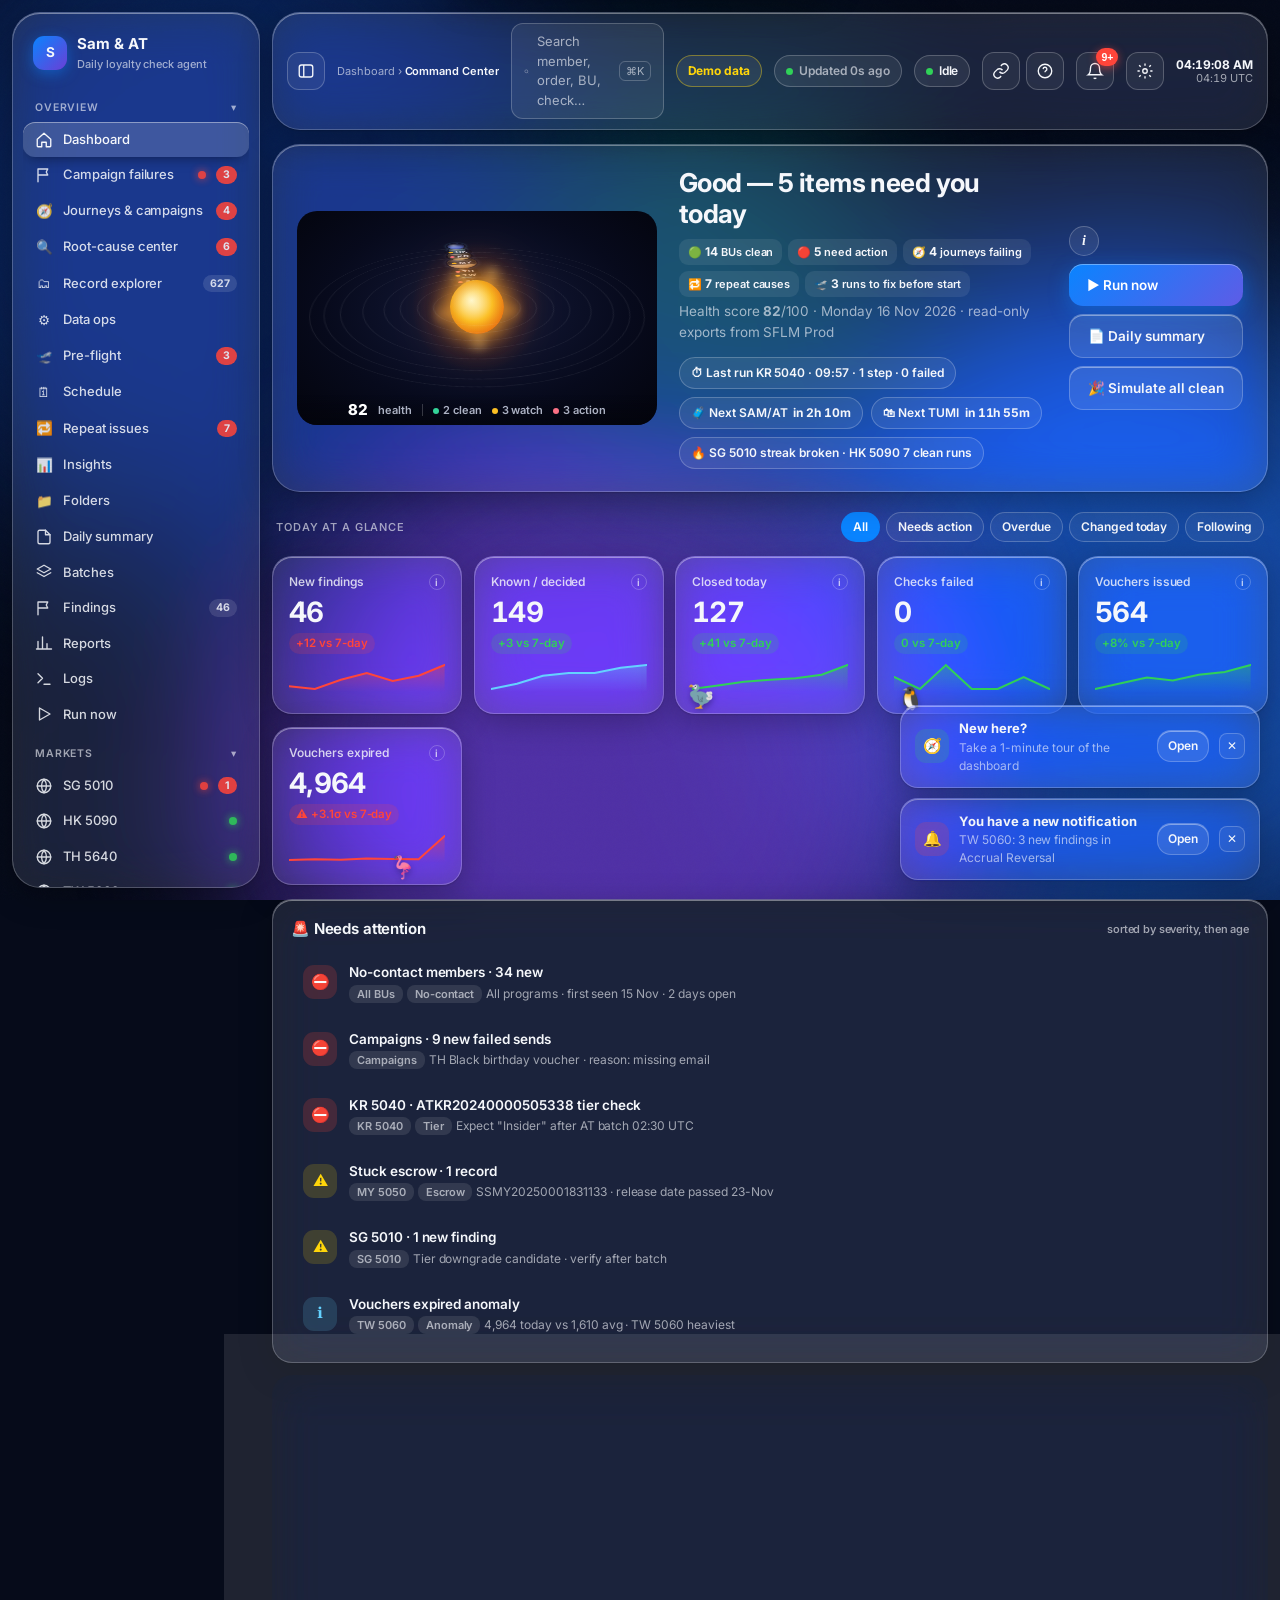
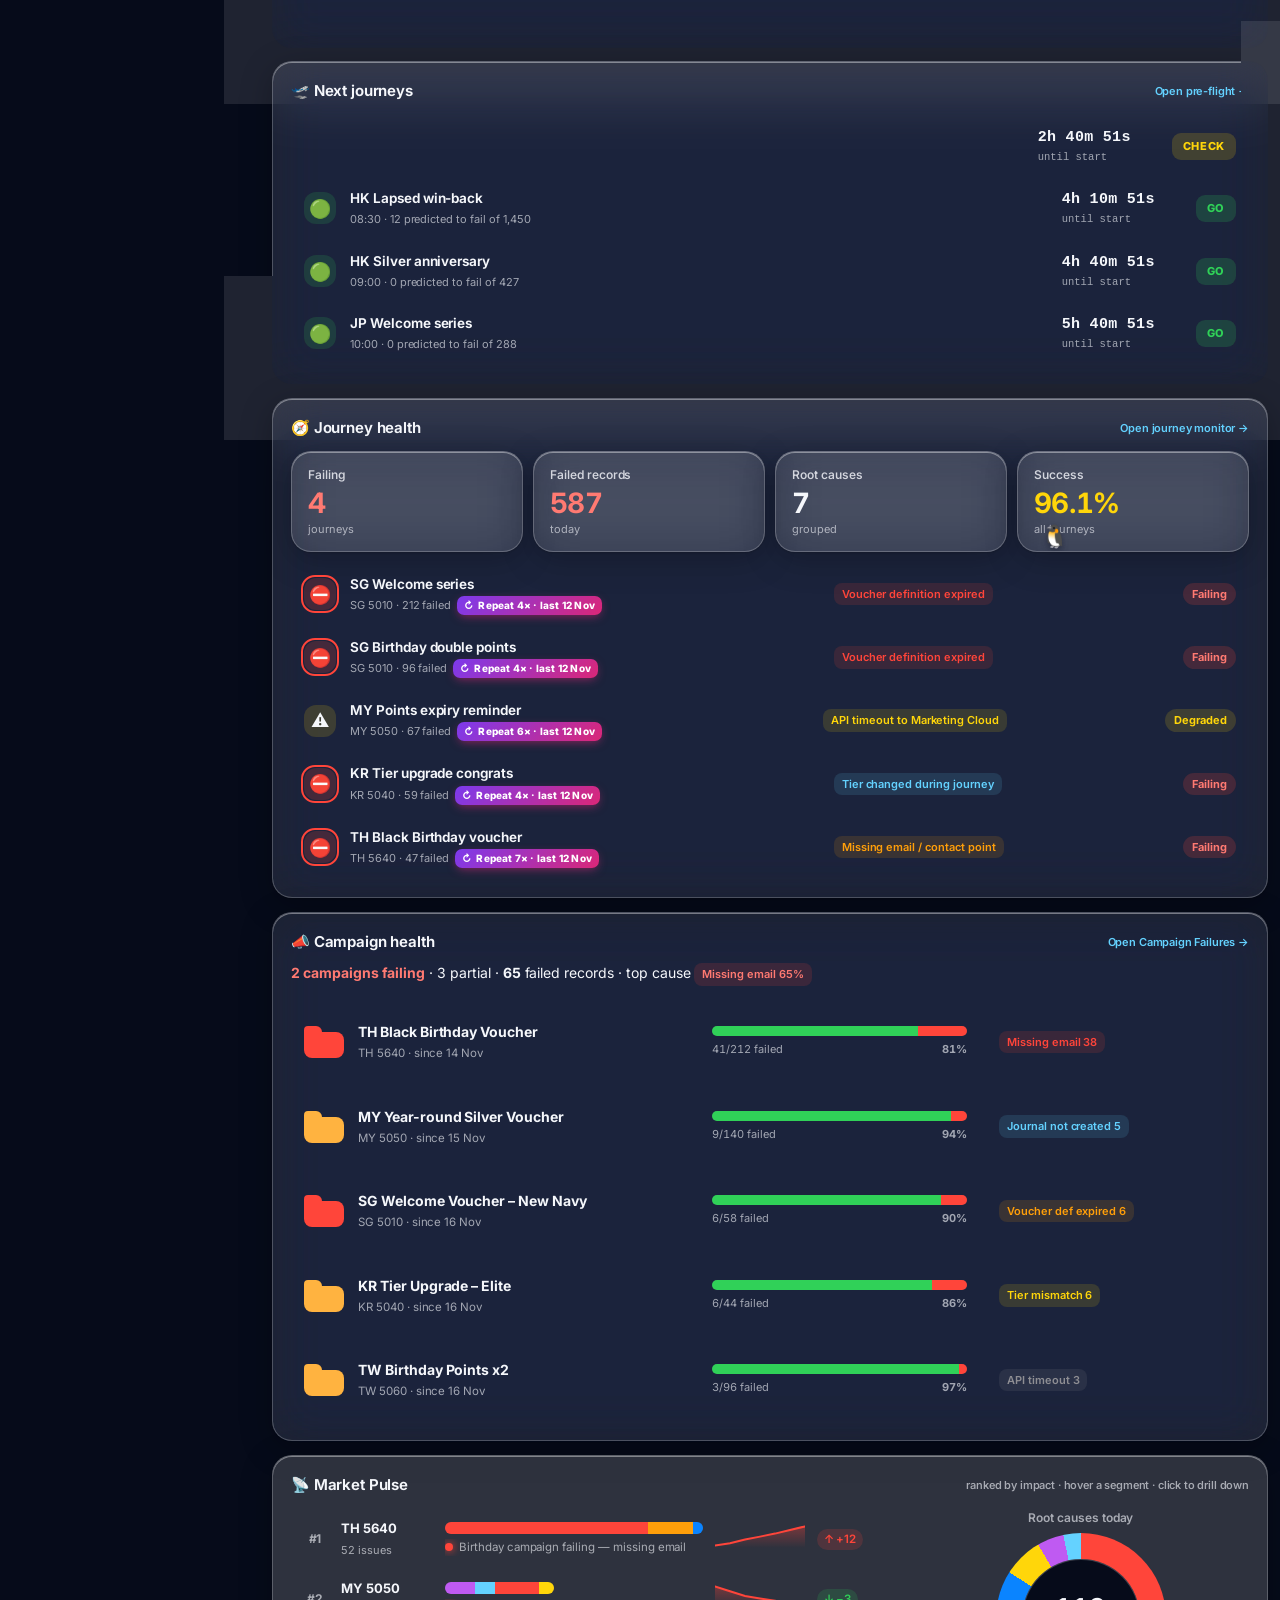
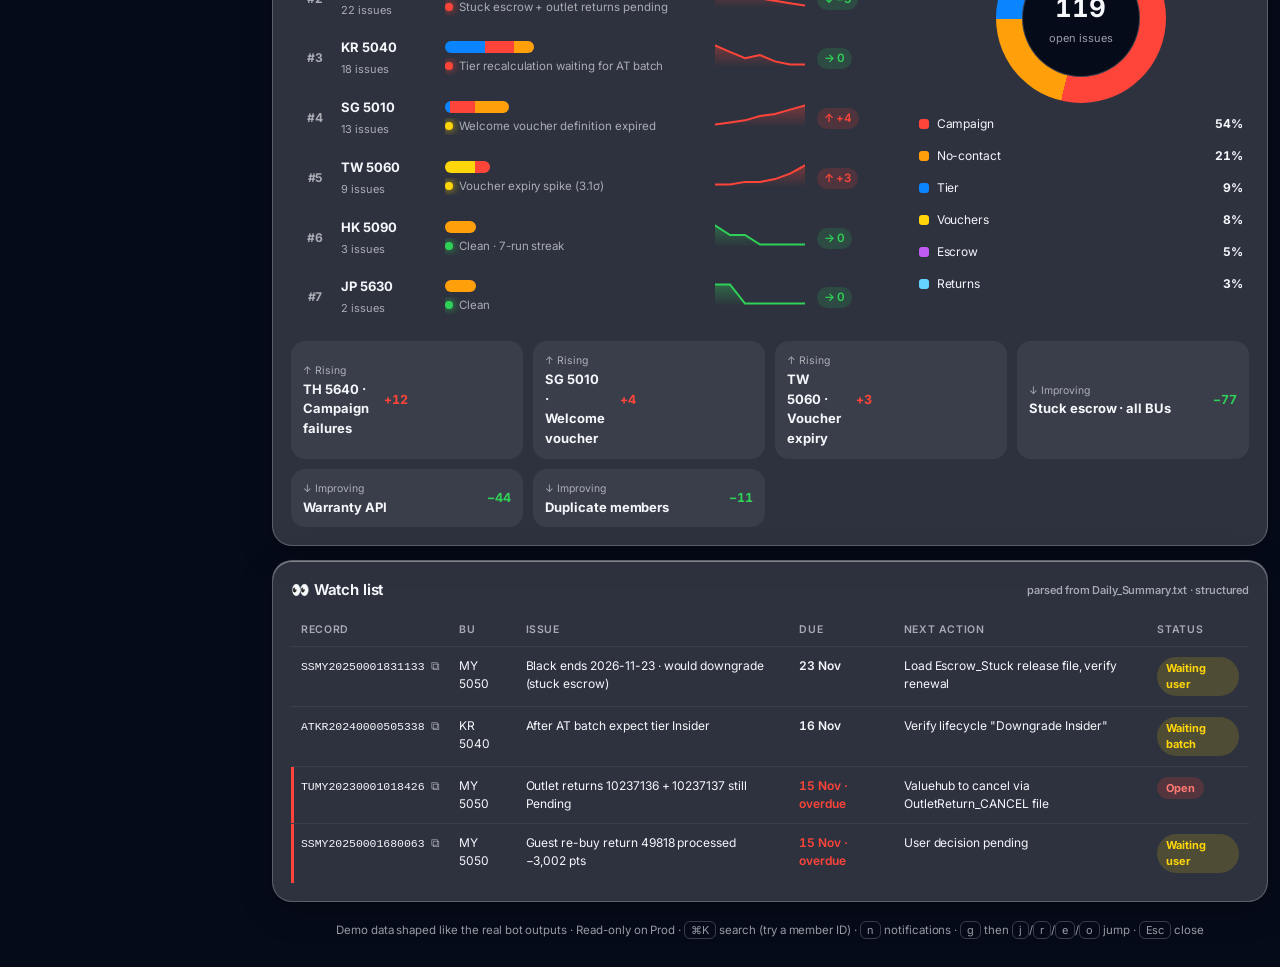
==== commit bb439e69: "v5.1: banded Saturn rings, live-data layer, empty-data hardening, demo/live badge, validator, progre" ====
--- a/index.html
+++ b/index.html
@@ -536,7 +536,7 @@
 .dag{width:100%;height:250px}
 .dag .nd rect{rx:12;transition:filter .2s}.dag .nd:hover rect{filter:brightness(1.35)}
 .dag text{font-size:11px;fill:var(--text);font-weight:600}.dag text.s{font-size:9.5px;fill:var(--muted);font-weight:500}
-.dag path.e{fill:none;stroke-width:2;stroke-dasharray:5 5;animation:dash 1s linear infinite}
+.dag path.e{fill:none;stroke-width:2;stroke-dasharray:5 5}.dag:hover path.e{animation:dash 1s linear infinite}
 @keyframes dash{to{stroke-dashoffset:-10}}
 .gantt{display:grid;grid-template-columns:130px 1fr;gap:5px 10px;font-size:11.5px;align-items:center}
 .gantt .gt{position:relative;height:18px;background:rgba(255,255,255,.05);border-radius:6px}
@@ -948,9 +948,12 @@
 .pz.earth .pz-atmo{box-shadow:0 0 calc(var(--s)*.22) rgba(110,170,255,.45),inset 0 0 calc(var(--s)*.12) rgba(140,190,255,.35)}
 .pz.venus .pz-atmo{box-shadow:0 0 calc(var(--s)*.25) rgba(255,214,150,.35)}
 .pz.neptune .pz-atmo,.pz.uranus .pz-atmo{box-shadow:0 0 calc(var(--s)*.2) rgba(120,200,255,.35)}
-.pz-ring{position:absolute;left:50%;top:50%;width:calc(var(--s)*2.35);height:calc(var(--s)*.62);transform:translate(-50%,-50%) rotate(-16deg);border-radius:50%;pointer-events:none;
- background:radial-gradient(closest-side,transparent 62%,rgba(205,186,148,.75) 64%,rgba(232,214,176,.9) 72%,rgba(150,130,96,.35) 76%,rgba(226,206,166,.85) 80%,rgba(190,168,126,.55) 90%,transparent 100%)}
-.pz-ring.front{clip-path:inset(50% 0 0 0)}
+.pz-ring{position:absolute;left:50%;top:50%;width:calc(var(--s)*2.5);height:calc(var(--s)*2.5);background:center/100% 100% no-repeat;pointer-events:none;
+ transform:translate(-50%,-50%) rotate(-18deg) scaleY(.27)}
+.pz-rb{z-index:0}.pz-clip{z-index:1}.pz-rf{z-index:2;clip-path:inset(50% 0 0 0)}
+/* the rings cast a thin curved shadow across the planet's disc */
+.pz-rshadow{position:absolute;left:-20%;right:-20%;top:50%;height:calc(var(--s)*.11);transform:translateY(-10%) rotate(-18deg);border-radius:50%;
+ background:linear-gradient(rgba(0,0,0,0),rgba(20,14,6,.55) 40%,rgba(20,14,6,.55) 60%,rgba(0,0,0,0));pointer-events:none}
 /* ---- system container ---- */
 .sys{position:relative;width:360px;height:214px;flex:none;border-radius:20px;overflow:hidden;--line:rgba(255,255,255,.075)}
 .sys-sky{position:absolute;inset:0;background:var(--stars) center/cover,radial-gradient(ellipse at 50% 46%,#141a3a 0,#070a1c 60%,#03040c 100%);opacity:1}
@@ -1037,6 +1040,14 @@
 [data-density="compact"] .rtbl td{padding:6px 9px}
 @media print{.toasts,.tour-spot,.tour-card,.ipop,.sys{display:none!important}.view[hidden]{display:none!important}}
 
+.pill.src{font-weight:700}.pill.src.demo{color:var(--warn);border-color:color-mix(in srgb,var(--warn) 40%,transparent)}.pill.src.live{color:var(--ok)}.pill.src .live{width:7px;height:7px;border-radius:50%;background:var(--ok)}
+/* placeholder colour while a texture is still being generated (first visit only) */
+.pz-clip{background:radial-gradient(circle at 35% 32%,var(--pzc1,#d9d4cc),var(--pzc2,#6b665f))}
+.pz.earth{--pzc1:#8fc2ff;--pzc2:#1d4f9c}.pz.mars{--pzc1:#e6a877;--pzc2:#8e3b1c}.pz.jupiter{--pzc1:#f1e3c5;--pzc2:#9b6d48}.pz.saturn{--pzc1:#f4e6c2;--pzc2:#b8945c}
+.pz.venus{--pzc1:#f4dfac;--pzc2:#a8743a}.pz.uranus{--pzc1:#d8fbff;--pzc2:#6cc6d6}.pz.neptune{--pzc1:#9fb3ff;--pzc2:#1d3a9e}
+.pz-tex,.pz-cloud,.sun-disc img{transition:opacity .5s}.pz-tex:not(.ready)[src^="data:image/gif"],.pz-cloud:not(.ready)[src^="data:image/gif"]{opacity:0}
+.sun-disc{background:radial-gradient(circle at 40% 38%,#fff6c8,#fbbf24 45%,#ea580c)}
+
 </style>
 </head>
 <body data-theme="ocean">
@@ -1170,12 +1181,13 @@
 <div class="banner glass" id="banner">🎉 All clear today — 19/19 business units clean</div>
 <div class="toasts" id="toasts" aria-live="polite"></div>
 
+<script src="data/live.js"></script>
 <script>
 const $=s=>document.querySelector(s);
 let celebLevel='on',motionOn=!matchMedia('(prefers-reduced-motion: reduce)').matches;
 
 /* ---------- dummy data ---------- */
-const BUS=[
+const BUS=(window.SAMAT_LIVE&&window.SAMAT_LIVE.bus)||[
  {k:'SG 5010',m:'SAM Singapore',st:'bad',n:1,kn:0,i:0,c:0,f:4,t:'07:57',tr:[0,0,1,0,0,0,1],bell:1},
  {k:'HK 5090',m:'SAM Hong Kong',st:'ok',n:0,kn:0,i:0,c:0,f:8,t:'07:56',tr:[1,0,0,0,0,0,0],streak:7},
  {k:'TH 5640',m:'AT + SAM Thailand',st:'ok',n:0,kn:0,i:0,c:2,f:18,t:'00:15',tr:[2,1,0,1,0,0,0]},
@@ -1197,7 +1209,7 @@
  {k:'Campaigns',m:'Per-campaign run checks',st:'bad',n:9,kn:149,i:44,c:1,f:12,t:'11:09',tr:[3,3,4,5,6,8,9],bell:3},
 ];
 const CHECKS=['Tier','Escrow','Return','Dup','No-contact','Neg bal','VJ','Campaign'];
-const KPIS=[
+const KPIS=(window.SAMAT_LIVE&&window.SAMAT_LIVE.kpis)||[
  {l:'New findings',v:46,d:'+12',good:false,tip:'Issues detected for the first time in today\'s runs. Lower is better.',tr:[30,28,35,40,34,38,46]},
  {l:'Known / decided',v:149,d:'+3',good:null,tip:'Findings already reviewed and decided. They stay visible until closed.',tr:[140,142,145,146,146,148,149]},
  {l:'Closed today',v:127,d:'+41',good:true,tip:'Findings verified as fixed today. Higher is better.',tr:[60,70,80,86,90,100,127]},
@@ -1205,7 +1217,7 @@
  {l:'Vouchers issued',v:564,d:'+8%',good:true,tip:'Vouchers created in the last 24h across programs.',tr:[480,500,520,510,530,540,564]},
  {l:'Vouchers expired',v:4964,d:'+3.1σ',good:false,tip:'Anomaly: 3.1× above the 30-day average. Check expiry batch.',tr:[1500,1600,1550,1700,1650,1600,4964],anom:true},
 ];
-const ATT=[
+const ATT=(window.SAMAT_LIVE&&window.SAMAT_LIVE.attention)||[
  {s:'bad',t:'No-contact members · 34 new',p:'All programs · first seen 15 Nov · 2 days open',tags:['All BUs','No-contact']},
  {s:'bad',t:'Campaigns · 9 new failed sends',p:'TH Black birthday voucher · reason: missing email',tags:['Campaigns']},
  {s:'bad',t:'KR 5040 · ATKR20240000505338 tier check',p:'Expect "Insider" after AT batch 02:30 UTC',tags:['KR 5040','Tier']},
@@ -1213,14 +1225,14 @@
  {s:'warn',t:'SG 5010 · 1 new finding',p:'Tier downgrade candidate · verify after batch',tags:['SG 5010']},
  {s:'info',t:'Vouchers expired anomaly',p:'4,964 today vs 1,610 avg · TW 5060 heaviest',tags:['TW 5060','Anomaly']},
 ];
-const TODO=['Review 34 no-contact members','Verify KR tier after 02:30 UTC batch','Cancel TUMI MY outlet returns 10237136/37','Decide MY 5050 guest re-buy return','Load escrow release file for SSMY…1133'];
-const WATCH=[
+const TODO=(window.SAMAT_LIVE&&window.SAMAT_LIVE.todo)||['Review 34 no-contact members','Verify KR tier after 02:30 UTC batch','Cancel TUMI MY outlet returns 10237136/37','Decide MY 5050 guest re-buy return','Load escrow release file for SSMY…1133'];
+const WATCH=(window.SAMAT_LIVE&&window.SAMAT_LIVE.watch)||[
  ['SSMY20250001831133','MY 5050','Black ends 2026-11-23 · would downgrade (stuck escrow)','23 Nov','Load Escrow_Stuck release file, verify renewal','Waiting user',false],
  ['ATKR20240000505338','KR 5040','After AT batch expect tier Insider','16 Nov','Verify lifecycle "Downgrade Insider"','Waiting batch',false],
  ['TUMY20230001018426','MY 5050','Outlet returns 10237136 + 10237137 still Pending','15 Nov','Valuehub to cancel via OutletReturn_CANCEL file','Open',true],
  ['SSMY20250001680063','MY 5050','Guest re-buy return 49818 processed −3,002 pts','15 Nov','User decision pending','Waiting user',true],
 ];
-let NOTIFS=[
+let NOTIFS=(window.SAMAT_LIVE&&window.SAMAT_LIVE.notifications)||[
  {id:1,s:'bad',cat:'critical',t:'You have a new notification: No-contact members – 34 new findings',p:'All programs · open the list to review contacts.',g:'Today',ago:'12 min ago',u:true},
  {id:2,s:'bad',cat:'campaigns',t:'You have a new notification: TH Black Birthday campaign failed – 41 records (Missing email)',p:'Failing 3 runs in a row · open issues list.',g:'Today',ago:'1 h ago',u:true},
  {id:3,s:'info',cat:'runs',t:'KR 5040 run finished – 1 check, 0 failed',p:'611 s · output Daily_Summary.txt',g:'Today',ago:'2 h ago',u:true},
@@ -1290,7 +1302,7 @@
 
 /* ---------- market pulse ---------- */
 const CHK_COL={Tier:'#0A84FF',Escrow:'#BF5AF2',Campaign:'#FF453A','No-contact':'#FF9F0A',Returns:'#64D2FF',Vouchers:'#FFD60A',Other:'#8E8E93'};
-const PULSE=[
+const PULSE=(window.SAMAT_LIVE&&window.SAMAT_LIVE.pulse)||[
  {k:'TH 5640',m:'AT + SAM Thailand',seg:{Campaign:41,'No-contact':9,Tier:2},tr:[20,24,30,35,40,46,52],d:'+12',r:'Birthday campaign failing — missing email'},
  {k:'MY 5050',m:'SAM + AT Malaysia',seg:{Escrow:6,Returns:4,Campaign:9,Vouchers:3},tr:[30,28,26,25,24,23,22],d:'−3',r:'Stuck escrow + outlet returns pending'},
  {k:'KR 5040',m:'SAM + AT Korea',seg:{Tier:8,Campaign:6,'No-contact':4},tr:[24,22,20,21,19,18,18],d:'0',r:'Tier recalculation waiting for AT batch'},
@@ -1348,7 +1360,7 @@
  'Journal not created':{c:'#64D2FF',fix:'The DPE did not create the journal. Check the DPE run history and the batch job log for the campaign run time.'},
  'Tier mismatch':{c:'#FFD60A',fix:'Member tier changed after targeting. Re-run after the tier batch (02:30 UTC) and verify.'},
  'API timeout':{c:'#8E8E93',fix:'Transient callout timeout. If more than 5%, check the integration log and retry the run.'}};
-const CAMPS=[
+const CAMPS=(window.SAMAT_LIVE&&window.SAMAT_LIVE.campaigns)||[
  {id:1,n:'TH Black Birthday Voucher',bu:'TH 5640',p:'SAM',t:'Birthday',sch:'Daily 06:30',tg:212,sent:171,fail:41,skip:0,r:{'Missing email':38,'Invalid member status':3},streak:3,since:'14 Nov',st:'fail',tri:'Investigating',new:false},
  {id:2,n:'SG Welcome Voucher – New Navy',bu:'SG 5010',p:'SAM',t:'Welcome',sch:'Daily 06:30',tg:58,sent:52,fail:6,skip:0,r:{'Voucher def expired':6},streak:1,since:'16 Nov',st:'fail',tri:'New',new:true},
  {id:3,n:'MY Year-round Silver Voucher',bu:'MY 5050',p:'AT',t:'Year-round',sch:'Monthly',tg:140,sent:131,fail:9,skip:0,r:{'Journal not created':5,'Missing email':4},streak:2,since:'15 Nov',st:'partial',tri:'Waiting fix',new:false},
@@ -1583,6 +1595,7 @@
    Journeys monitor · Root-cause center · Record explorer · Data ops · live alerts · record-level drawers · animals
    All data is deterministic demo data (seeded) shaped like the real bot outputs. */
 (function(){
+const LIVE=window.SAMAT_LIVE||null;
 const $$=s=>[...document.querySelectorAll(s)];
 let seed=20261116;const rnd=()=>{seed=(seed*1664525+1013904223)%4294967296;return seed/4294967296};
 const pick=a=>a[Math.floor(rnd()*a.length)];
@@ -1642,7 +1655,7 @@
 /* ---------------- journeys ---------------- */
 const STEPS={birthday:['Entry','Eligibility','Issue voucher','Email','Delivered','Opened'],welcome:['Entry','Create member','Welcome pts','Email','SMS','Delivered'],
  tier:['Entry','Tier check','Decision split','Benefit','Email','Delivered'],expiry:['Entry','Points calc','Reminder email','Push','Delivered'],reactivate:['Entry','Wait 2d','Offer voucher','Email','Delivered','Redeemed']};
-const J=[
+const J=(LIVE&&LIVE.journeys)||[
  {id:'J1',n:'TH Black Birthday voucher',bu:'TH 5640',p:'SAM',k:'birthday',st:'bad',in:1240,fs:3,err:{E_NO_CONTACT:41,E_CONSENT:6},streak:3,own:'TH CRM'},
  {id:'J2',n:'SG Welcome series',bu:'SG 5010',p:'SAM',k:'welcome',st:'bad',in:860,fs:2,err:{E_VDEF_EXPIRED:212},streak:2,own:'SG CRM'},
  {id:'J3',n:'MY Points expiry reminder',bu:'MY 5050',p:'AT',k:'expiry',st:'warn',in:3120,fs:2,err:{E_TIMEOUT:58,E_NO_CONTACT:9},streak:1,own:'MY CRM'},
@@ -1658,7 +1671,7 @@
  {id:'J13',n:'TW Birthday voucher',bu:'TW 5060',p:'AT',k:'birthday',st:'ok',in:690,fs:-1,err:{},streak:0,own:'TW CRM'},
  {id:'J14',n:'HK Lapsed win-back',bu:'HK 5090',p:'SAM',k:'reactivate',st:'warn',in:1310,fs:3,err:{E_TIMEOUT:27},streak:1,own:'HK CRM'},
 ];
-J.forEach(j=>{const steps=STEPS[j.k];const fails=Object.values(j.err).reduce((a,b)=>a+b,0);j.fail=fails;let cur=j.in;
+J.forEach(j=>{j.err=j.err||{};const steps=STEPS[j.k]||j.steps||['Entry','Process','Send','Delivered'];if(j.fs==null)j.fs=-1;j.in=+j.in||0;const fails=Object.values(j.err).reduce((a,b)=>a+b,0);j.fail=fails;let cur=j.in;
  j.sc=steps.map((s,i)=>{if(i>0){const drop=i===j.fs?fails:Math.round(cur*(s==='Opened'?.55:s==='Redeemed'?.8:s==='Delivered'?.01:.02*rnd()));cur=Math.max(0,cur-drop)}return {s,c:cur}});
  j.sr=j.in?(1-fails/j.in)*100:0;j.tr=Array.from({length:14},(_,i)=>Math.max(0,Math.round((i>=14-Math.max(j.streak,1)&&j.fail?j.fail*(.7+rnd()*.5):j.fail*.05*rnd())+rnd()*3)));
  j.last=j.st==='none'?'—':`16 Nov ${String(5+Math.floor(rnd()*4)).padStart(2,'0')}:${String(Math.floor(rnd()*60)).padStart(2,'0')}`;
@@ -1670,7 +1683,8 @@
 const LN=['Tan','Chen','Wong','Lee','Kim','Sato','Lim','Rahman','Park','Suzuki','Ng','Chua','Ong'];
 const BUP={'TH 5640':'TH','SG 5010':'SG','MY 5050':'MY','KR 5040':'KR','HK 5090':'HK','TW 5060':'TW','JP 5630':'JP','TUMI':'TU'};
 const REC=[];let rid=0;
-J.forEach(j=>Object.entries(j.err).forEach(([code,n])=>{for(let i=0;i<n;i++){rid++;const pre=(j.p==='AT'?'AT':j.p==='TUMI'?'TU':'SS')+BUP[j.bu];
+if(LIVE&&LIVE.records){LIVE.records.forEach(r=>REC.push(Object.assign({retry:0,st:'Open',src:'Journey',sev:'warn',tier:'',email:'',name:'',step:'',jn:'',j:'CHK',tsn:0,ts:''},r)))}
+else J.forEach(j=>Object.entries(j.err).forEach(([code,n])=>{for(let i=0;i<n;i++){rid++;const pre=(j.p==='AT'?'AT':j.p==='TUMI'?'TU':'SS')+BUP[j.bu];
  const h=5+Math.floor(rnd()*5),m=Math.floor(rnd()*60);const first=FN[Math.floor(rnd()*FN.length)],last=LN[Math.floor(rnd()*LN.length)];
  REC.push({id:pre+'2025'+String(1000000+Math.floor(rnd()*8999999)),name:first+' '+last,email:code==='E_NO_CONTACT'?'—':(first[0]+'***'+'@'+pick(['gmail.com','yahoo.com','hotmail.com'])).toLowerCase(),
  j:j.id,jn:j.n,bu:j.bu,step:j.sc[Math.max(1,j.fs)].s,code,tier:pick(TIERS),ts:`16 Nov ${String(h).padStart(2,'0')}:${String(m).padStart(2,'0')}`,tsn:h*60+m,
@@ -1682,7 +1696,7 @@
  TIER_DOWNGRADE:{t:'Tier downgrade candidate',c:'#0A84FF',rc:'Qualifying spend fell under the Silver threshold after a return.',fix:['Confirm the return in the transaction journal','Verify after tonight\'s batch']},
  RETURN_GT_SALE:{t:'Return amount greater than sale',c:'#64D2FF',rc:'Offline return was keyed with the gross amount including tax twice.',fix:['Ask the store to correct the return','Reverse the extra points (change ticket)']},
  ESCROW_AT_EXPIRY:{t:'Escrow at tier expiry',c:'#BF5AF2',rc:'Tier ends while points are still in escrow; the member would drop a tier.',fix:['Release escrow before the tier end date']}};
-CHK.forEach(([chk,code,n,bu])=>{for(let i=0;i<n;i++){rid++;const b=bu==='All BUs'?pick(['TH 5640','SG 5010','MY 5050','HK 5090','KR 5040']):bu;const h=6+Math.floor(rnd()*3),m=Math.floor(rnd()*60);
+if(!(LIVE&&LIVE.records))CHK.forEach(([chk,code,n,bu])=>{for(let i=0;i<n;i++){rid++;const b=bu==='All BUs'?pick(['TH 5640','SG 5010','MY 5050','HK 5090','KR 5040']):bu;const h=6+Math.floor(rnd()*3),m=Math.floor(rnd()*60);
  REC.push({id:'SS'+BUP[b]+'2025'+String(1000000+Math.floor(rnd()*8999999)),name:pick(FN)+' '+pick(LN),email:code==='E_NO_CONTACT'?'—':'h***@gmail.com',j:'CHK',jn:'Daily check · '+chk,bu:b,step:'Daily check',code,tier:pick(TIERS),
  ts:`16 Nov ${String(h).padStart(2,'0')}:${String(m).padStart(2,'0')}`,tsn:h*60+m,retry:0,st:'Open',src:'Daily check',sev:'bad'})}});
 const errInfo=c=>ERR[c]||CHKERR[c]||{t:c,c:'#8E8E93',rc:'',fix:[]};
@@ -1691,6 +1705,7 @@
 const INC=ERRK.map(code=>{const recs=REC.filter(r=>r.code===code);const js=[...new Set(recs.map(r=>r.j))].filter(x=>x!=='CHK');const bus=[...new Set(recs.map(r=>r.bu))];
  return {code,recs:recs.length,js,bus,first:recs.length?recs.reduce((a,r)=>r.tsn<a.tsn?r:a).ts:'—',sev:code==='E_CONSENT'?'info':recs.length>100?'bad':recs.length>40?'bad':'warn',conf:{E_NO_CONTACT:94,E_VDEF_EXPIRED:98,E_MEMBER_INACTIVE:87,E_DPE_NO_JOURNAL:91,E_TIER_CHANGED:76,E_TIMEOUT:89,E_CONSENT:99}[code]}}).filter(i=>i.recs).sort((a,b)=>b.recs-a.recs);
 
+const INC0={code:'E_CONSENT',recs:0,js:[],bus:[],conf:0,sev:'info',first:'—'};
 /* ---------------- DOM: views ---------------- */
 const main=document.querySelector('main');const foot=document.querySelector('.footer-note');
 const mk=(id,html)=>{const v=document.createElement('div');v.className='view';v.id=id;v.hidden=true;v.innerHTML=html;main.insertBefore(v,foot);return v};
@@ -1718,7 +1733,7 @@
  <p>Failures are grouped by their underlying cause, not by journey. Fix one cause and it clears every journey and record it affects. Each incident has evidence, a 5-whys chain, a confidence score and a fix playbook.</p></div>
  <div style="display:flex;gap:8px"><button class="btn" onclick="x_copyRca()">⧉ Copy incident summary</button></div></section>
  <section class="x-kpis">${kpiH('Open incidents',INC.filter(i=>i.sev!=='info').length,'distinct root causes','bad')}${kpiH('Records impacted',INC.reduce((a,i)=>a+i.recs,0),'across journeys + checks')}
- ${kpiH('Journeys affected',new Set(INC.flatMap(i=>i.js)).size,'of '+J.length)}${kpiH('Top cause share',Math.round(INC[0].recs/INC.reduce((a,i)=>a+i.recs,0)*100)+'%',errInfo(INC[0].code).t,'warn')}${kpiH('Avg confidence',Math.round(INC.reduce((a,i)=>a+i.conf,0)/INC.length)+'%','evidence-based')}</section>
+ ${kpiH('Journeys affected',new Set(INC.flatMap(i=>i.js)).size,'of '+J.length)}${kpiH('Top cause share',Math.round((INC[0]||INC0).recs/INC.reduce((a,i)=>a+i.recs,0)*100)+'%',errInfo((INC[0]||INC0).code).t,'warn')}${kpiH('Avg confidence',Math.round(INC.reduce((a,i)=>a+i.conf,0)/(INC.length||1))+'%','evidence-based')}</section>
  <section class="x-grid3" id="incs"></section>
  <section class="panel solid"><h4>⏱ Event timeline · 16 Nov (UTC) <small>failures lined up against batches, deploys and upstream events</small></h4><div class="tl" id="tl"></div></section>
  <section class="x-grid2"><div class="panel solid"><h4>🌐 Blast radius <small>cause → journeys → BUs</small></h4><div id="blast"></div></div>
@@ -1784,7 +1799,7 @@
   <div class="legend" style="flex-direction:row;flex-wrap:wrap;gap:4px 12px">${ERRK.map(c=>`<div><i style="background:${ERR[c].c}"></i>${ERR[c].t}</div>`).join('')}</div>`;
  const rs={};REC.filter(r=>r.src==='Journey').forEach(r=>rs[r.code]=(rs[r.code]||0)+1);const rmx=Math.max(...Object.values(rs));
  $('#jreason').innerHTML=Object.entries(rs).sort((a,b)=>b[1]-a[1]).map(([c,v],i)=>`<div class="rbar" style="cursor:pointer;grid-template-columns:190px 1fr 46px" onclick="x_recFilter('code','${c}')"><span>${ERR[c].t}</span><span class="t"><i style="width:${v/rmx*100}%;background:${ERR[c].c};animation-delay:${i*60}ms"></i></span><b class="num">${v}</b></div>`).join('')
-  +`<div class="fix">💡 <b>${ERR[INC[0].code].t}</b> alone explains ${Math.round(INC[0].recs/REC.length*100)}% of all failed records. Fix it first — <a style="color:var(--info);cursor:pointer;font-weight:600" onclick="x_openInc('${INC[0].code}')">open playbook →</a></div>`;
+  +`<div class="fix">💡 <b>${ERR[(INC[0]||INC0).code].t}</b> alone explains ${Math.round((INC[0]||INC0).recs/(REC.length||1)*100)}% of all failed records. Fix it first — <a style="color:var(--info);cursor:pointer;font-weight:600" onclick="x_openInc('${(INC[0]||INC0).code}')">open playbook →</a></div>`;
  // heat
  const days=[...Array(14)].map((_,i)=>{const d=new Date(2026,10,3+i);return d.getDate()+'/'+(d.getMonth()+1)});
  const hcol=v=>v===0?'rgba(48,209,88,.25)':v<10?'rgba(255,214,10,.35)':v<50?'rgba(255,159,10,.55)':'rgba(255,69,58,.75)';
@@ -1955,17 +1970,17 @@
  d.appendChild(box);bindRecRows(box)};
 
 /* ---------------- live notifications: new failures arrive ---------------- */
-NOTIFS.unshift({id:101,s:'bad',cat:'campaigns',t:'Root cause found: Voucher definition expired – 308 records in 2 SG journeys',p:'98% confidence · owner Loyalty admin · open playbook',g:'Today',ago:'5 min ago',u:true,x:()=>x_openInc('E_VDEF_EXPIRED')},
+if(!LIVE)NOTIFS.unshift({id:101,s:'bad',cat:'campaigns',t:'Root cause found: Voucher definition expired – 308 records in 2 SG journeys',p:'98% confidence · owner Loyalty admin · open playbook',g:'Today',ago:'5 min ago',u:true,x:()=>x_openInc('E_VDEF_EXPIRED')},
  {id:102,s:'bad',cat:'campaigns',t:'KR Tier upgrade congrats failing 4 runs in a row',p:'Tier changed during journey + DPE journal missing',g:'Today',ago:'20 min ago',u:true,x:()=>x_openJ('J4')},
  {id:103,s:'warn',cat:'runs',t:'Journey not run: MY Black renewal reminder',p:'Entry DE was empty – upstream export did not run',g:'Today',ago:'40 min ago',u:true,x:()=>x_openJ('J10')});
 const _ofn=window.openFromN;window.openFromN=function(id){const n=NOTIFS.find(x=>x.id===id);if(n&&n.x){readN(id);togglePanel(false);n.x();return}_ofn(id)};
 updateBell(true);
-const LIVE=[['J3','E_TIMEOUT','MY Points expiry reminder: 12 new API timeouts'],['J1','E_NO_CONTACT','TH Black Birthday: 5 more members without email'],['J14','E_TIMEOUT','HK Lapsed win-back: timeout rate 2.4% (> 2% rule)'],['J6','E_MEMBER_INACTIVE','TW Reactivation: 3 merged members failed update']];
-let li=0;function liveTick(){if(document.hidden)return;const [jid,code,msg]=LIVE[li++%LIVE.length];const nid=200+li;
+const FEED=[['J3','E_TIMEOUT','MY Points expiry reminder: 12 new API timeouts'],['J1','E_NO_CONTACT','TH Black Birthday: 5 more members without email'],['J14','E_TIMEOUT','HK Lapsed win-back: timeout rate 2.4% (> 2% rule)'],['J6','E_MEMBER_INACTIVE','TW Reactivation: 3 merged members failed update']];
+let li=0;function liveTick(){if(document.hidden)return;const [jid,code,msg]=FEED[li++%FEED.length];const nid=200+li;
  NOTIFS.unshift({id:nid,s:'bad',cat:'campaigns',t:'New failure: '+msg,p:ERR[code].t+' · likely cause: '+ERR[code].rc.split('. ')[0],g:'Today',ago:'just now',u:true,x:()=>x_openJ(jid)});
  updateBell(true);const b=$('#bellBtn');b.classList.remove('ring-anim');void b.offsetWidth;b.classList.add('ring-anim');
  toast('⛔','New journey failure',msg,'bad',()=>x_openJ(jid))}
-setTimeout(()=>{liveTick();setInterval(liveTick,45000)},9000);
+if(!LIVE)setTimeout(()=>{liveTick();setInterval(liveTick,45000)},9000);
 
 /* ---------------- palette entries ---------------- */
 PITEMS.push({n:'Journeys & campaigns',s:'journey monitor',f:()=>x_show('journeys')},{n:'Root-cause center',s:'rca incidents',f:()=>x_show('rca')},{n:'Record explorer',s:'failed records',f:()=>x_show('records')},{n:'Data ops',s:'pipeline freshness quality',f:()=>x_show('ops')},
@@ -2024,6 +2039,7 @@
  const days=DAYS.slice(DAYS.length-n-1,DAYS.length-1);
  HIST[code]=days.map((d,i)=>{const j=js[(i+1)%js.length];const recs=Math.max(3,Math.round(j.err[code]*(.4+rnd()*.8)));const pre=REC.find(r=>r.j===j.id&&r.code===code);const p=pre?pre.id.slice(0,9):'SSSG2025';
   return {d,t:`${String(5+Math.floor(rnd()*4)).padStart(2,'0')}:${String(Math.floor(rnd()*60)).padStart(2,'0')}`,j:j.id,jn:j.n,bu:j.bu,recs,ids:[0,1,2].map(()=>p+String(1000000+Math.floor(rnd()*8999999)).slice(0,7)),fix:FIXED[code],mttr:`${1+Math.floor(rnd()*5)}h ${Math.floor(rnd()*60)}m`,held:1+Math.floor(rnd()*5)}})});
+if(window.SAMAT_LIVE&&window.SAMAT_LIVE.history){Object.keys(HIST).forEach(k=>delete HIST[k]);Object.assign(HIST,window.SAMAT_LIVE.history)}
 const rep=code=>HIST[code]||[];
 const jRep=j=>Object.keys(j.err).filter(c=>rep(c).length).map(c=>({c,h:rep(c),same:rep(c).filter(o=>o.j===j.id)}));
 function repBlock(code,curJ){const H=rep(code);if(!H.length)return'';const E=ERR[code];const last=H[H.length-1];const sameJ=curJ?H.filter(o=>o.j===curJ.id):[];
@@ -2060,7 +2076,7 @@
  {k:'status',n:'Members still active (not merged)',code:'E_MEMBER_INACTIVE'},{k:'dpe',n:'Upstream DPE / tier batch completed',code:'E_DPE_NO_JOURNAL'},{k:'api',n:'Marketing Cloud API healthy (p95 latency)',code:'E_TIMEOUT'},
  {k:'entry',n:'Entry data extension populated',code:null},{k:'freq',n:'No member gets > 3 messages in 24 h',code:null}];
 function nextAt(hhmm){const [h,m]=hhmm.split(':').map(Number);const n=new Date();const t=new Date(n);t.setHours(h,m,0,0);if(t<=n)t.setDate(t.getDate()+1);return t}
-const UP=SCHED.map(([id,t])=>{const j=J.find(x=>x.id===id);const aud=Math.round((j.in||900)*(.9+rnd()*.25));const checks=PCHK.map(c=>{let n=0,st='p',note='';
+const UP=((window.SAMAT_LIVE&&window.SAMAT_LIVE.schedule)||SCHED).filter(([id])=>J.some(x=>x.id===id)).map(([id,t])=>{const j=J.find(x=>x.id===id);const aud=Math.round((j.in||900)*(.9+rnd()*.25));const checks=PCHK.map(c=>{let n=0,st='p',note='';
  if(c.code&&j.err[c.code]){n=Math.round(j.err[c.code]*(aud/(j.in||aud))*(c.code==='E_TIMEOUT'?.4:1.05));st=c.code==='E_CONSENT'?'w':'f'}
  if(c.k==='vdef'&&j.err.E_VDEF_EXPIRED){n=Math.round(aud*.86);note='Definition expired 14 Nov – every voucher issue will fail'}
  if(c.k==='entry'&&j.notrun){st='f';note='Entry DE is empty – journey will send nothing';n=0}
@@ -2150,7 +2166,7 @@
 window.x_digest=()=>{copy(digestText());toast('⧉','Daily digest copied','Paste into Teams or email','ok')};
 RENDER.insights=function(){
  $('#inK').innerHTML=kpiH('Failure rate this week','3.9%','was 2.6% last week','bad')+kpiH('Repeat causes',Object.keys(HIST).length,'seen before','warn')+kpiH('Median time to fix','2h 05m','−18 min vs last week','ok')+kpiH('Fixes that held > 7 d','38%','permanent fixes needed','warn')+kpiH('SLA met',92,'% of runs on time');countAll($('#inK'));
- const M={};REC.forEach(r=>M[r.bu]=(M[r.bu]||0)+1);const ent=Object.entries(M).sort((a,b)=>b[1]-a[1]).slice(0,9);const mx=ent[0][1];
+ const M={};REC.forEach(r=>M[r.bu]=(M[r.bu]||0)+1);const ent=Object.entries(M).sort((a,b)=>b[1]-a[1]).slice(0,9);const mx=ent.length?ent[0][1]:1;
  $('#city').innerHTML='<div class="floor"></div>'+ent.map(([b,n],i)=>{const x=30+(i%3)*110,y=30+Math.floor(i/3)*110,h=Math.max(14,n/mx*120),c=n>150?'#FF453A':n>60?'#FF9F0A':n>20?'#FFD60A':'#30D158';
   return `<div class="tw" style="left:${x}px;top:${y}px;--h:${h}px;--c:${c};animation-delay:${i*80}ms" title="${b}: ${n} records" onclick="x_recFilter('bu','${b}')"><div class="f fa"></div><div class="f fb"></div><div class="f tp"></div><div class="vl">${n}</div><div class="lb">${b}</div></div>`}).join('');
  const W=[1.4,1.1,1.8,1.3,2.2,1.9,2.6,3.9];const w=560,h=180,X=i=>30+i*(w-50)/7,Y=v=>h-24-v/4.5*(h-40);
@@ -2160,7 +2176,7 @@
   ${W.map((v,i)=>`<circle cx="${X(i)}" cy="${Y(v)}" r="${i===7?6:3.5}" fill="#FF453A"><title>W${39+i}: ${v}%</title></circle><text x="${X(i)}" y="${h-6}" font-size="10" fill="var(--muted)" text-anchor="middle">W${39+i}</text>`).join('')}
   <text x="${X(7)-8}" y="${Y(3.9)-10}" font-size="11" font-weight="700" fill="var(--bad-t)" text-anchor="end">3.9% ↑ +1.3 pts</text></svg>
   <div class="fix">🧠 The jump since W44 is driven by <b>one cause</b>: Voucher definition expired (SG) adds 2.0 pts. Without it the rate would be 1.9%.</div>`;
- const L=Object.entries(HIST).sort((a,b)=>b[1].length-a[1].length);const lm=L[0][1].length+1;
+ const L=Object.entries(HIST).sort((a,b)=>b[1].length-a[1].length);const lm=L.length?L[0][1].length+1:1;
  $('#lead').innerHTML=L.map(([c,H],i)=>`<div class="rbar" style="grid-template-columns:200px 1fr 70px;cursor:pointer" onclick="x_openInc('${c}')"><span>${ERR[c].t}</span><span class="t"><i style="width:${(H.length+1)/lm*100}%;background:linear-gradient(90deg,#7c3aed,#db2777);animation-delay:${i*60}ms"></i></span><b>${H.length+1}× <small style="color:var(--muted);font-weight:500">${H[H.length-1].d}</small></b></div>`).join('');
  const MT=[['Voucher definition expired',310],['Missing email / contact point',1440],['Journal not created (DPE)',190],['API timeout to Marketing Cloud',75],['Member inactive / merged',260],['Tier changed during journey',380]];const mm=Math.max(...MT.map(x=>x[1]));
  $('#mttr').innerHTML=MT.map(([n,m],i)=>`<div class="rbar" style="grid-template-columns:200px 1fr 70px"><span>${n}</span><span class="t"><i style="width:${m/mm*100}%;background:${m>600?'var(--bad)':m>240?'var(--warn)':'var(--ok)'};animation-delay:${i*60}ms"></i></span><b>${m>=60?Math.floor(m/60)+'h '+m%60+'m':m+'m'}</b></div>`).join('')+'<div class="fix">Missing email takes a full day because it waits for the CRM data team load. A POS-side fix removes it entirely.</div>';
@@ -2235,7 +2251,8 @@
 document.documentElement.style.setProperty('--tick-dur','200s');
 
 /* ---------- charts (SVG, no libs) ---------- */
-function barChart(data,{h=220,stack=[['p','#64D2FF','Processed'],['c','#FF453A','Cancelled']],labels,avg=true}={}){
+function barChart(data,o){if(!data||!data.length)return '<div class="empty"><div class="ic">🦉</div>No data yet</div>';return barChart_(data,o)}
+function barChart_(data,{h=220,stack=[['p','#64D2FF','Processed'],['c','#FF453A','Cancelled']],labels,avg=true}={}){
  const W=960,P={l:40,r:12,t:14,b:26},n=data.length,mx=Math.max(1,...data.map(d=>stack.reduce((a,[k])=>a+d[k],0)));const top=Math.ceil(mx/5)*5||5;
  const bw=(W-P.l-P.r)/n,Y=v=>P.t+(h-P.t-P.b)*(1-v/top);let s=`<svg viewBox="0 0 ${W} ${h}" style="width:100%;height:${h}px" class="chart">`;
  for(let i=0;i<=4;i++){const v=top*i/4,y=Y(v);s+=`<line x1="${P.l}" x2="${W-P.r}" y1="${y}" y2="${y}" stroke="currentColor" opacity=".08"/><text x="${P.l-8}" y="${y+4}" font-size="10" fill="var(--muted)" text-anchor="end">${Math.round(v)}</text>`}
@@ -2243,12 +2260,13 @@
   if(labels&&(i%5===0||i===n-1))s+=`<text x="${P.l+i*bw+bw/2}" y="${h-8}" font-size="10" fill="var(--muted)" text-anchor="middle">${labels[i]}</text>`});
  if(avg){const a=data.reduce((x,d)=>x+stack.reduce((q,[k])=>q+d[k],0),0)/n;s+=`<line x1="${P.l}" x2="${W-P.r}" y1="${Y(a)}" y2="${Y(a)}" stroke="var(--warn)" stroke-dasharray="5 5" opacity=".8"/><text x="${W-P.r}" y="${Y(a)-5}" font-size="10" fill="var(--warn)" text-anchor="end">avg ${a.toFixed(1)}/day</text>`}
  return s+'</svg>'+`<div class="legend-row">${stack.map(([k,c,l])=>`<span><i style="background:${c}"></i>${l}</span>`).join('')}${avg?'<span><i style="background:var(--warn)"></i>30-day average</span>':''}</div>`}
-function lineChart(vals,{h=150,col='#FF453A',labels,unit=''}={}){const W=460,P={l:34,r:14,t:16,b:24},mx=Math.max(3,Math.ceil(Math.max(...vals)*1.15)),X2=i=>P.l+i*(W-P.l-P.r)/(vals.length-1),Y=v=>P.t+(h-P.t-P.b)*(1-v/mx);
+function lineChart(vals,o){if(!vals||vals.length<2)return '<div class="empty"><div class="ic">🦉</div>Not enough data yet</div>';return lineChart_(vals,o)}
+function lineChart_(vals,{h=150,col='#FF453A',labels,unit=''}={}){const W=460,P={l:34,r:14,t:16,b:24},mx=Math.max(3,Math.ceil(Math.max(...vals)*1.15)),X2=i=>P.l+i*(W-P.l-P.r)/(vals.length-1),Y=v=>P.t+(h-P.t-P.b)*(1-v/mx);
  const d=vals.map((v,i)=>(i?'L':'M')+X2(i).toFixed(1)+' '+Y(v).toFixed(1)).join(' ');let s=`<svg viewBox="0 0 ${W} ${h}" style="width:100%;height:${h}px">`;
  for(let i=0;i<=3;i++){const v=mx*i/3;s+=`<line x1="${P.l}" x2="${W-P.r}" y1="${Y(v)}" y2="${Y(v)}" stroke="currentColor" opacity=".08"/><text x="${P.l-6}" y="${Y(v)+4}" font-size="10" fill="var(--muted)" text-anchor="end">${Math.round(v)}</text>`}
  s+=`<path d="${d} L${X2(vals.length-1)} ${Y(0)} L${X2(0)} ${Y(0)}Z" fill="${col}" opacity=".12"/><path d="${d}" fill="none" stroke="${col}" stroke-width="2.4" stroke-linejoin="round" style="stroke-dasharray:1500;stroke-dashoffset:1500;animation:draw 1.3s forwards"/>`;
  vals.forEach((v,i)=>{s+=`<circle cx="${X2(i)}" cy="${Y(v)}" r="3.5" fill="${col}"><title>${labels?labels[i]+': ':''}${v}${unit}</title></circle>`;if(labels)s+=`<text x="${X2(i)}" y="${h-6}" font-size="10" fill="var(--muted)" text-anchor="middle">${labels[i]}</text>`});return s+'</svg>'}
-function pareto(items){/* items: [label,value,color] sorted desc */const W=560,h=240,P={l:36,r:40,t:16,b:70},n=items.length,tot=items.reduce((a,x)=>a+x[1],0),mx=items[0][1];
+function pareto(items){if(!items.length)return '<div class="empty"><div class="ic">🦉</div>No failures to rank</div>';/* items: [label,value,color] sorted desc */const W=560,h=240,P={l:36,r:40,t:16,b:70},n=items.length,tot=items.reduce((a,x)=>a+x[1],0),mx=items[0][1];
  const bw=(W-P.l-P.r)/n,Y=v=>P.t+(h-P.t-P.b)*(1-v/mx),Yp=p=>P.t+(h-P.t-P.b)*(1-p/100);let s=`<svg viewBox="0 0 ${W} ${h}" style="width:100%;height:${h+10}px">`,acc=0,pts=[];
  [0,.5,1].forEach(f=>s+=`<line x1="${P.l}" x2="${W-P.r}" y1="${Y(mx*f)}" y2="${Y(mx*f)}" stroke="currentColor" opacity=".08"/><text x="${P.l-6}" y="${Y(mx*f)+4}" font-size="10" fill="var(--muted)" text-anchor="end">${Math.round(mx*f)}</text>`);
  s+=`<line x1="${P.l}" x2="${W-P.r}" y1="${Yp(80)}" y2="${Yp(80)}" stroke="var(--warn)" stroke-dasharray="4 4"/><text x="${W-P.r+4}" y="${Yp(80)+4}" font-size="10" fill="var(--warn)">80%</text>`;
@@ -2314,7 +2332,7 @@
  const codes=[...new Set(REC.map(r=>r.code))].filter(c=>ERR[c]);const mk2=MKT.filter(m=>REC.some(r=>r.bu===m));
  const cnt=(m,c)=>REC.filter(r=>r.bu===m&&r.code===c).length;
  panel.innerHTML=`<h4>🗺 Market × cause matrix <small>where the failures sit · click a cell for the records</small></h4>${heatMatrix(mk2,codes.map(c=>({h:ERR[c].t.split(' ').slice(0,2).join(' '),t:ERR[c].t,c})),(m,c)=>cnt(m,c.c),{onCell:(m,c)=>`x_recFilter('code','${c.c}')`})}
- <div class="fix" style="margin-top:12px">🧠 <b>SG 5010 × Voucher definition expired</b> is the hottest cell. One fix there removes ${cnt('SG 5010','E_VDEF_EXPIRED')} records (${Math.round(cnt('SG 5010','E_VDEF_EXPIRED')/REC.length*100)}% of everything open).</div>`;
+ <div class="fix" style="margin-top:12px">🧠 <b>SG 5010 × Voucher definition expired</b> is the hottest cell. One fix there removes ${cnt('SG 5010','E_VDEF_EXPIRED')} records (${Math.round(cnt('SG 5010','E_VDEF_EXPIRED')/(REC.length||1)*100)}% of everything open).</div>`;
  const sec=document.createElement('section');sec.className='x-grid2';const items=INC.map(i=>[ERR[i.code].t,i.recs,ERR[i.code].c]);
  const tot=items.reduce((a,x)=>a+x[1],0);let acc=0,k80=0;items.forEach((x,i)=>{acc+=x[1];if(!k80&&acc/tot>=.8)k80=i+1});
  sec.innerHTML=`<div class="panel solid"><h4>📊 Pareto of root causes <small>bars = records · line = cumulative %</small></h4>${pareto(items)}<div class="fix"><b>${k80} of ${items.length} causes</b> make up 80% of all failed records. Fix those first.</div></div>
@@ -2390,7 +2408,7 @@
  $('#mdR').innerHTML=`<svg width="120" height="120"><circle cx="60" cy="60" r="50" stroke="rgba(127,127,127,.18)" stroke-width="12" fill="none"/><circle cx="60" cy="60" r="50" stroke="var(--ok)" stroke-width="12" fill="none" stroke-linecap="round" stroke-dasharray="314" stroke-dashoffset="${314*(1-p)}" style="transition:stroke-dashoffset .6s"/></svg><b>${Math.round(p*100)}%</b>`;
  const order={h:0,m:1,l:2};$('#mdL').innerHTML=TASKS.map((t,i)=>[t,i]).sort((a,b)=>a[0][2]-b[0][2]||order[a[0][1]]-order[b[0][1]]).map(([t,i])=>`<div class="task ${t[2]?'done':''}"><span class="cb" style="${t[2]?'background:var(--ok);border-color:var(--ok)':''};cursor:pointer" onclick="x_mdT(${i},event)">${t[2]?'<svg viewBox="0 0 24 24" width="13" fill="none" stroke="#fff" stroke-width="3.2"><path d="M5 12l5 5 9-10"/></svg>':''}</span><span class="t" style="font-size:13px">${esc(t[0])}</span><span class="prio ${t[1]}">${{h:'HIGH',m:'MED',l:'LOW'}[t[1]]}</span><button class="del" title="Delete" onclick="x_mdD(${i})">✕</button></div>`).join('');
  $('#mdS').innerHTML=SUG.map((s,i)=>`<div class="task"><span class="prio ${s[1]}">${s[1]==='h'?'HIGH':'MED'}</span><span class="t" style="font-size:12.5px">${esc(s[0])}</span><span></span><button class="btn ghost sm" onclick="x_mdA(${i})">＋ Add</button></div>`).join('');
- const nx=UP.slice().sort((a,b)=>nextAt(a.t)-nextAt(b.t))[0];$('#mdNext').innerHTML=`${fmtLeft(nextAt(nx.t)-Date.now())}<small>until ${esc(nx.j.n)}</small>`;$('#mdNext').dataset.at=nextAt(nx.t).getTime()}
+ const nx=UP.slice().sort((a,b)=>nextAt(a.t)-nextAt(b.t))[0];if(!nx){$('#mdNext').innerHTML='<small>No journeys scheduled</small>';delete $('#mdNext').dataset.at;return}$('#mdNext').innerHTML=`${fmtLeft(nextAt(nx.t)-Date.now())}<small>until ${esc(nx.j.n)}</small>`;$('#mdNext').dataset.at=nextAt(nx.t).getTime()}
 window.x_mdT=(i,e)=>{TASKS[i][2]=TASKS[i][2]?0:1;if(TASKS[i][2]&&e)sparkle(e.clientX,e.clientY,'✓');mdDraw();if(TASKS.every(t=>t[2]))confetti(innerWidth/2,innerHeight/3,120)};
 window.x_mdD=i=>{TASKS.splice(i,1);mdDraw()};window.x_mdA=i=>{TASKS.push([SUG[i][0],SUG[i][1],0]);mdDraw();toast('＋','Task added',SUG[i][0],'ok')};
 RENDER.myday=function(){const add=()=>{const v=$('#mdIn').value.trim();if(!v)return;TASKS.push([v,$('#mdP').value,0]);$('#mdIn').value='';mdDraw()};$('#mdAdd').onclick=add;$('#mdIn').onkeydown=e=>{if(e.key==='Enter')add()};mdDraw()};
@@ -2513,11 +2531,29 @@
  uranus:(u,v,lat)=>{const n=fbm(u*3,v*6,3,3);return mix(hex('#9fe3ea'),hex('#6cc6d6'),Math.sin(lat*6+n)*.5+.5)},
  neptune:(u,v,lat)=>{const n=fbm(u*4,v*7,4,4);let c=ramp([[0,'#1d3a9e'],[.5,'#3c63d6'],[1,'#7fa2ff']],Math.sin(lat*9+n*2.5)*.5+.5);const ex=Math.min(Math.abs(u-.6),1-Math.abs(u-.6))*7,ey=(lat-.25)*10;if(ex*ex+ey*ey<1)c=mix(c,hex('#0e1d5c'),.7);return c},
  sun:(u,v,lat)=>{const n=fbm(u*14,v*7,14,5),g=fbm(u*40,v*20,40,2);return ramp([[0,'#c2410c'],[.4,'#f97316'],[.6,'#fbbf24'],[.85,'#fde68a'],[1,'#fffbeb']],n*.8+g*.35)}};
-const TEX={};
-function tex(kind){if(TEX[kind])return TEX[kind];const W=kind==='sun'?256:192,H=W/2;const c=document.createElement('canvas');c.width=W*2;c.height=H;const g=c.getContext('2d');const im=g.createImageData(W,H),f=PAINT[kind];
+const TEX={};const TV='v5.2';const BLANK='[data-uri]';
+try{const c=JSON.parse(localStorage.getItem('samat_tex')||'{}');if(c.v===TV)Object.assign(TEX,c.t)}catch(e){}
+const QUEUE=[];let qBusy=false;
+function saveTex(){try{const t={};['earth','cloud','mars','jupiter','saturn','venus','mercury','uranus','neptune','sun','ring','stars'].forEach(k=>{if(TEX[k])t[k]=TEX[k]});localStorage.setItem('samat_tex',JSON.stringify({v:TV,t}))}catch(e){}}
+function pump(){if(qBusy||!QUEUE.length)return;qBusy=true;(window.requestIdleCallback||(f=>setTimeout(()=>f({timeRemaining:()=>16}),30)))(()=>{const k=QUEUE.shift();
+ const url=k==='ring'?ringTex(true):k==='stars'?stars(true):texNow(k);document.querySelectorAll(`img[data-tex="${k}"]`).forEach(i=>{i.src=url;i.classList.add('ready')});
+ document.querySelectorAll(`[data-texbg="${k}"]`).forEach(e=>e.style.backgroundImage=`url(${url})`);qBusy=false;if(QUEUE.length)pump();else saveTex()},{timeout:600})}
+const lazy=k=>{if(TEX[k])return TEX[k];if(!QUEUE.includes(k)){QUEUE.push(k);pump()}return BLANK};
+function tex(kind){return lazy(kind)}
+function texNow(kind){if(TEX[kind])return TEX[kind];const W=kind==='sun'?256:192,H=W/2;const c=document.createElement('canvas');c.width=W*2;c.height=H;const g=c.getContext('2d');const im=g.createImageData(W,H),f=PAINT[kind];
  for(let y=0;y<H;y++){const lat=(y/H)*2-1;for(let x=0;x<W;x++){const r=f(x/W,y/H,lat),i=(y*W+x)*4;im.data[i]=r[0];im.data[i+1]=r[1];im.data[i+2]=r[2];im.data[i+3]=r[3]==null?255:r[3]}}
  g.putImageData(im,0,0);g.putImageData(im,W,0);return TEX[kind]=c.toDataURL()}
-function stars(){if(TEX.stars)return TEX.stars;const c=document.createElement('canvas');c.width=680;c.height=400;const g=c.getContext('2d');let s=7;const r=()=>(s=(s*16807)%2147483647)/2147483647;
+function ringTex(now){if(TEX.ring)return TEX.ring;if(!now)return lazy('ring');const N=256,c=document.createElement('canvas');c.width=c.height=N;const g=c.getContext('2d'),im=g.createImageData(N,N),C=N/2;
+ /* radial profile, t = r / outer radius; planet edge sits at t=.40 */
+ const band=t=>{if(t<.50||t>.985)return null;let a,col;
+  if(t<.60){a=.10+(t-.5)*1.6;col=[150,135,112]}                  /* C ring – faint, dusty */
+  else if(t<.795){a=.78+Math.sin(t*180)*.08;col=[226,206,168]}     /* B ring – brightest */
+  else if(t<.83){a=.06;col=[90,80,66]}                             /* Cassini Division */
+  else if(t<.985){a=(t>.94&&t<.95)?.12:.55+Math.sin(t*240)*.07;col=[206,188,152]} /* A ring + Encke gap */
+  const grain=(h2((t*900)|0,7)-.5)*.14;return [col[0],col[1],col[2],Math.max(0,Math.min(1,a+grain))]};
+ for(let y=0;y<N;y++)for(let x=0;x<N;x++){const r=Math.hypot(x-C+.5,y-C+.5)/C,b=band(r),i=(y*N+x)*4;if(b){im.data[i]=b[0];im.data[i+1]=b[1];im.data[i+2]=b[2];im.data[i+3]=b[3]*255}}
+ g.putImageData(im,0,0);return TEX.ring=c.toDataURL()}
+function stars(now){if(TEX.stars)return TEX.stars;if(!now)return lazy('stars');const c=document.createElement('canvas');c.width=680;c.height=400;const g=c.getContext('2d');let s=7;const r=()=>(s=(s*16807)%2147483647)/2147483647;
  const neb=g.createRadialGradient(470,120,10,470,120,260);neb.addColorStop(0,'rgba(120,90,200,.18)');neb.addColorStop(1,'rgba(0,0,0,0)');g.fillStyle=neb;g.fillRect(0,0,680,400);
  const neb2=g.createRadialGradient(120,300,10,120,300,220);neb2.addColorStop(0,'rgba(40,120,200,.14)');neb2.addColorStop(1,'rgba(0,0,0,0)');g.fillStyle=neb2;g.fillRect(0,0,680,400);
  for(let i=0;i<260;i++){const x=r()*680,y=r()*400,m=r();g.fillStyle=`rgba(255,${235+r()*20|0},${220+r()*35|0},${.25+m*.6})`;g.beginPath();g.arc(x,y,m>.97?1.4:m>.85?.9:.55,0,7);g.fill()}return TEX.stars=c.toDataURL()}
@@ -2526,7 +2562,7 @@
 const MP={'TUMI':['mercury','Mercury',7,30],'JP 5630':['venus','Venus',11,44],'SG 5010':['earth','Earth',12,40],'TW 5060':['mars','Mars',9,34],'TH 5640':['jupiter','Jupiter',24,70],'MY 5050':['saturn','Saturn',19,60],'KR 5040':['uranus','Uranus',14,50],'HK 5090':['neptune','Neptune',14,48]};
 X.MP=MP;
 function planet(kind,size,{lit='orbit',spin}={}){const s=spin||(kind==='jupiter'||kind==='saturn'?18:kind==='venus'?60:30);
- return `<span class="pz ${kind} lit-${lit}" style="--s:${size}px;--spin:${s}s">${kind==='saturn'?'<span class="pz-ring back"></span>':''}<span class="pz-clip"><img class="pz-tex" alt="" src="${tex(kind)}">${kind==='earth'?`<img class="pz-cloud" alt="" src="${tex('cloud')}">`:''}<span class="pz-shade"></span></span><span class="pz-atmo"></span>${kind==='saturn'?'<span class="pz-ring front"></span>':''}</span>`}
+ return `<span class="pz ${kind} lit-${lit}" style="--s:${size}px;--spin:${s}s">${kind==='saturn'?`<span class="pz-ring pz-rb" data-texbg="ring" style="background-image:url(${ringTex()})"></span>`:''}<span class="pz-clip"><img class="pz-tex" alt="" data-tex="${kind}" src="${tex(kind)}">${kind==='earth'?`<img class="pz-cloud" alt="" data-tex="cloud" src="${tex('cloud')}">`:''}<span class="pz-shade"></span>${kind==='saturn'?'<span class="pz-rshadow"></span>':''}</span><span class="pz-atmo"></span>${kind==='saturn'?`<span class="pz-ring pz-rf" data-texbg="ring" style="background-image:url(${ringTex()})"></span>`:''}</span>`}
 X.planet=planet;
 
 /* ---------------- 3. realistic orrery on home ---------------- */
@@ -2535,12 +2571,12 @@
 const stOf=k=>{const b=BUS.find(x=>x.k===k)||{};const js=J.filter(j=>j.bu===k);const bad=b.st==='bad'||js.some(j=>j.st==='bad');const warn=!bad&&(b.i>0||js.some(j=>j.st==='warn'||j.st==='none'));
  return {s:bad?'bad':warn?'warn':'ok',open:REC.filter(r=>r.bu===k&&r.st==='Open').length,js:js.length,fail:js.filter(j=>j.st==='bad').length,name:b.m||k}};
 const lab=s=>s==='bad'?'Needs action':s==='warn'?'Watch':'Clean';
-function buildSystem(){const old=$('.orr');if(old)old.remove();const hero=$('.hero');const sys=document.createElement('div');sys.className='sys enter';sys.style.setProperty('--stars',`url(${stars()})`);
+function buildSystem(){const old=$('.orr');if(old)old.remove();const hero=$('.hero');const sys=document.createElement('div');sys.className='sys enter';sys.style.setProperty('--stars',`url(${stars()})`);sys.dataset.texbg='stars';
  const score=82;const cnt=s=>ORD.filter(k=>stOf(k).s===s).length;
  sys.innerHTML=`<div class="sys-sky"></div><div class="sys-stage"><div class="sys-plane">
   ${ORD.map((k,i)=>{const [kind,pn,sz]=MP[k],st=stOf(k),r=RAD[i],T=(14*Math.pow(r/44,1.5)).toFixed(1),ph=(-(i*0.618%1)*T).toFixed(2);
    return `<div class="sys-orbit" style="--r:${r}px;--T:${T}s;--ph:${ph}s"><div class="sys-arm"><button class="sys-p" data-k="${k}" aria-label="${k} (${pn}): ${lab(st.s)}, ${st.open} open records"><span class="sys-face">${planet(kind,Math.round(sz*1.35))}<span class="sys-tag"><i class="${st.s}"></i>${k.split(' ')[0]}</span></span></button></div></div>`}).join('')}
-  <div class="sys-sun"><span class="sun-glow"></span><span class="sun-corona"></span><span class="sun-disc"><img alt="" src="${tex('sun')}"><span class="sun-limb"></span></span></div>
+  <div class="sys-sun"><span class="sun-glow"></span><span class="sun-corona"></span><span class="sun-disc"><img alt="" data-tex="sun" src="${tex('sun')}"><span class="sun-limb"></span></span></div>
  </div></div>
  <div class="sys-cap"><b class="num">${score}</b><span>health</span><span class="sys-sep"></span><span><i class="ok"></i>${cnt('ok')} clean</span><span><i class="warn"></i>${cnt('warn')} watch</span><span><i class="bad"></i>${cnt('bad')} action</span></div>
  <div class="sys-card" aria-hidden="true"></div>`;
@@ -2620,6 +2656,17 @@
 const setDen=v=>{document.body.dataset.density=v;$$('#denSeg button').forEach(b=>b.classList.toggle('on',b.dataset.v===v));LS.set('density',v)};$$('#denSeg button').forEach(b=>b.onclick=()=>setDen(b.dataset.v));setDen(LS.get('density','comfy'));
 PITEMS.push({n:'Help center',s:'faq glossary',f:()=>x_show('help')},{n:'Take the tour',s:'help onboarding',f:()=>x_tour()},{n:'Keyboard shortcuts',s:'help keys',f:()=>x_keys()});
 const _rp=window.renderP;window.renderP=function(){_rp();if(!$('#pin').value.trim()&&RECENT.length){const ul=$('#plist');ul.insertAdjacentHTML('afterbegin','<li style="pointer-events:none;color:var(--muted);font-size:11px">RECENTLY VIEWED</li>'+RECENT.slice(0,4).map((r,i)=>`<li data-rv="${i}"><span>${esc(r.t)}</span><small>recent</small></li>`).join(''));ul.querySelectorAll('li[data-rv]').forEach(li=>li.onclick=()=>{closeAll();new Function(RECENT[+li.dataset.rv].f)()})}};
+/* data-source badge: always say whether this is demo or live (read-only) data */
+{const L=window.SAMAT_LIVE;const b=document.createElement('span');b.className='pill src '+(L?'live':'demo');
+ b.innerHTML=L?`<span class="live"></span>Live · read-only${L.generatedAt?' · '+esc(L.generatedAt):''}`:'Demo data';
+ b.title=L?'Data exported from Prod with SELECT-only queries. Nothing is written back.':'Sample data for preview. Connect the local bot to see real Prod data.';
+ const tb=$('.topbar');tb.insertBefore(b,$('.pill.upd')||$('#agentPill'));}
+/* safety net: never show NaN / Infinity / undefined when live data is empty or partial */
+const BAD=/(-?Infinity|NaN|undefined)(%|s|m)?/g;let sTimer=0;
+function sanitize(){sTimer=0;const w=document.createTreeWalker(document.querySelector('.app')||document.body,NodeFilter.SHOW_TEXT);let n;while(n=w.nextNode()){if(BAD.test(n.nodeValue)){BAD.lastIndex=0;n.nodeValue=n.nodeValue.replace(BAD,'—')}BAD.lastIndex=0}
+ const dr=document.getElementById('drawer');if(dr){const w2=document.createTreeWalker(dr,NodeFilter.SHOW_TEXT);while(n=w2.nextNode()){if(BAD.test(n.nodeValue))n.nodeValue=n.nodeValue.replace(BAD,'—');BAD.lastIndex=0}}}
+const later=()=>{if(!sTimer)sTimer=setTimeout(sanitize,150)};
+['x_show','openDrawer','x_openJ','x_openInc','x_openRec','x_pf','x_report','x_calDay'].forEach(fn=>{const o=window[fn];if(o)window[fn]=function(){const r=o.apply(this,arguments);later();return r}});sanitize();
 const h=location.hash.slice(1);if(h==='help')setTimeout(()=>x_show('help'),80);
 setTimeout(()=>{const v=$('#viewHelp');if(v)X.charts&&0},0);
 })();
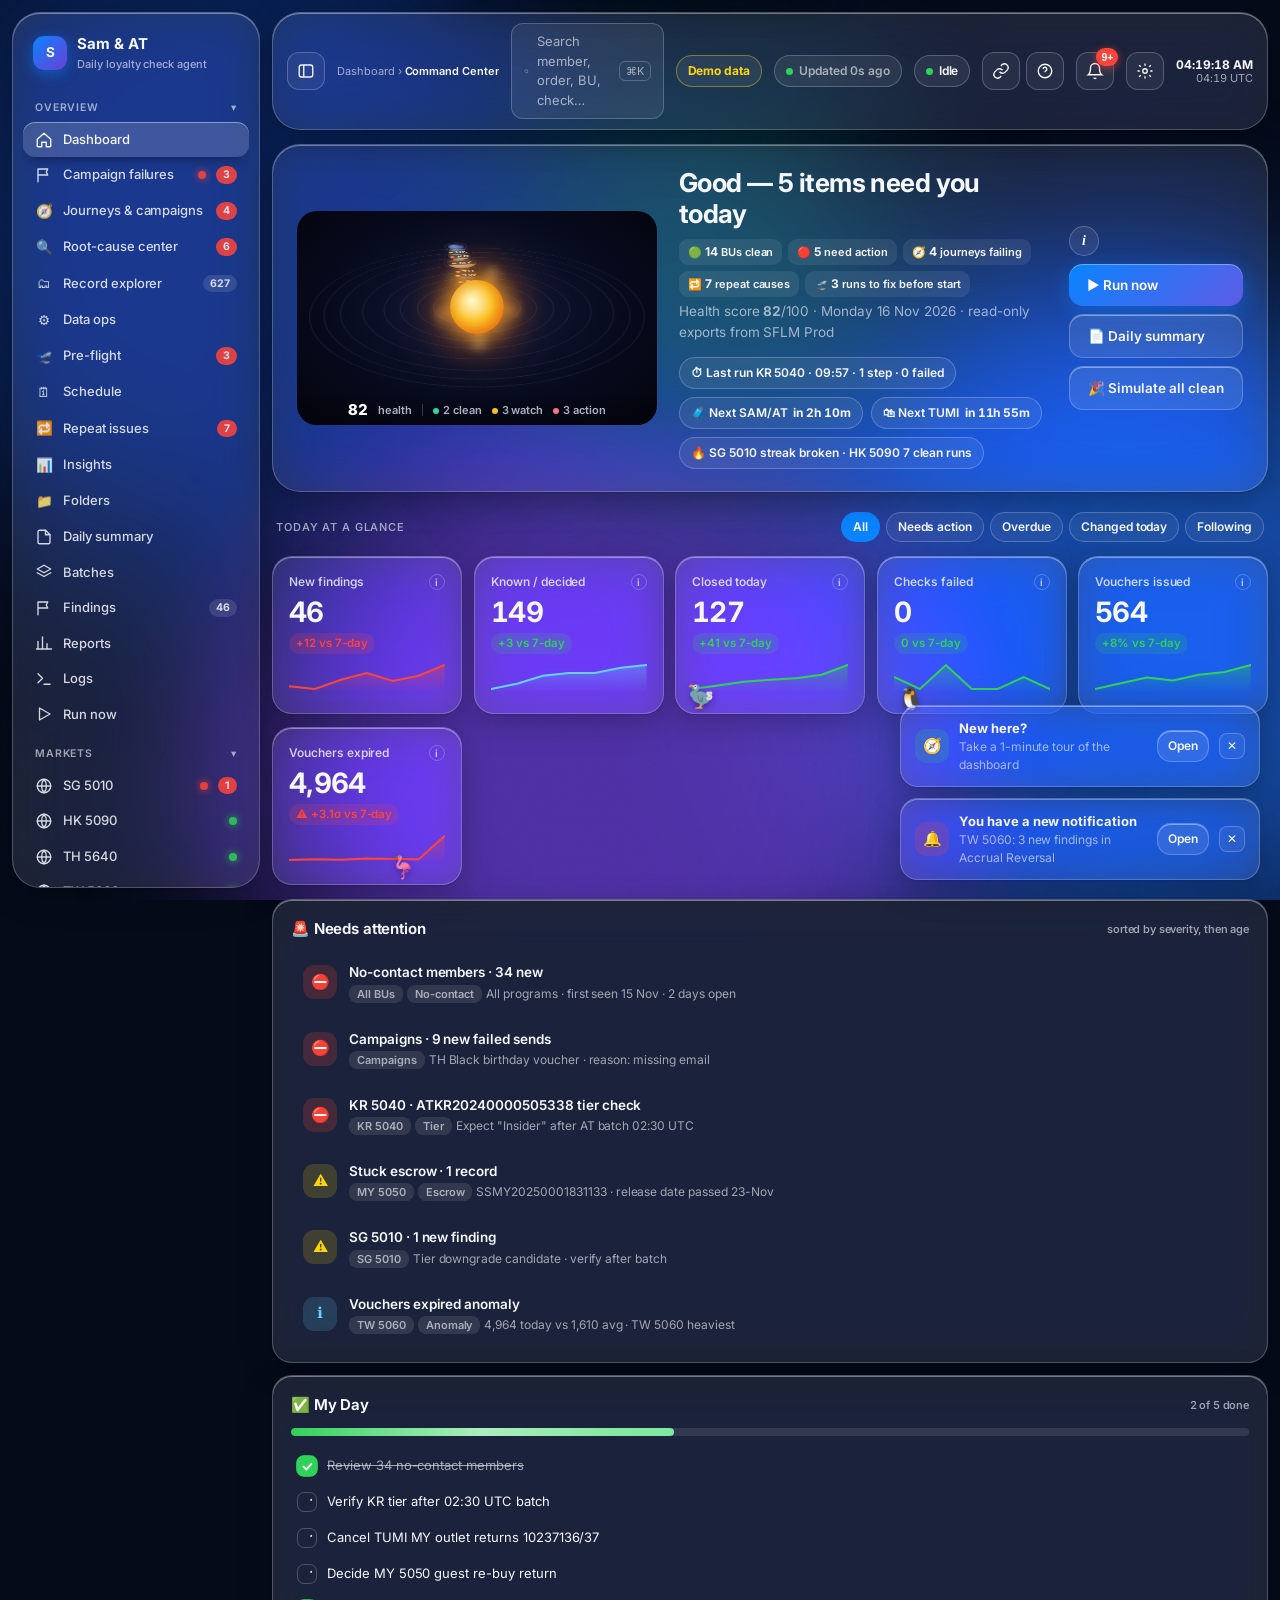
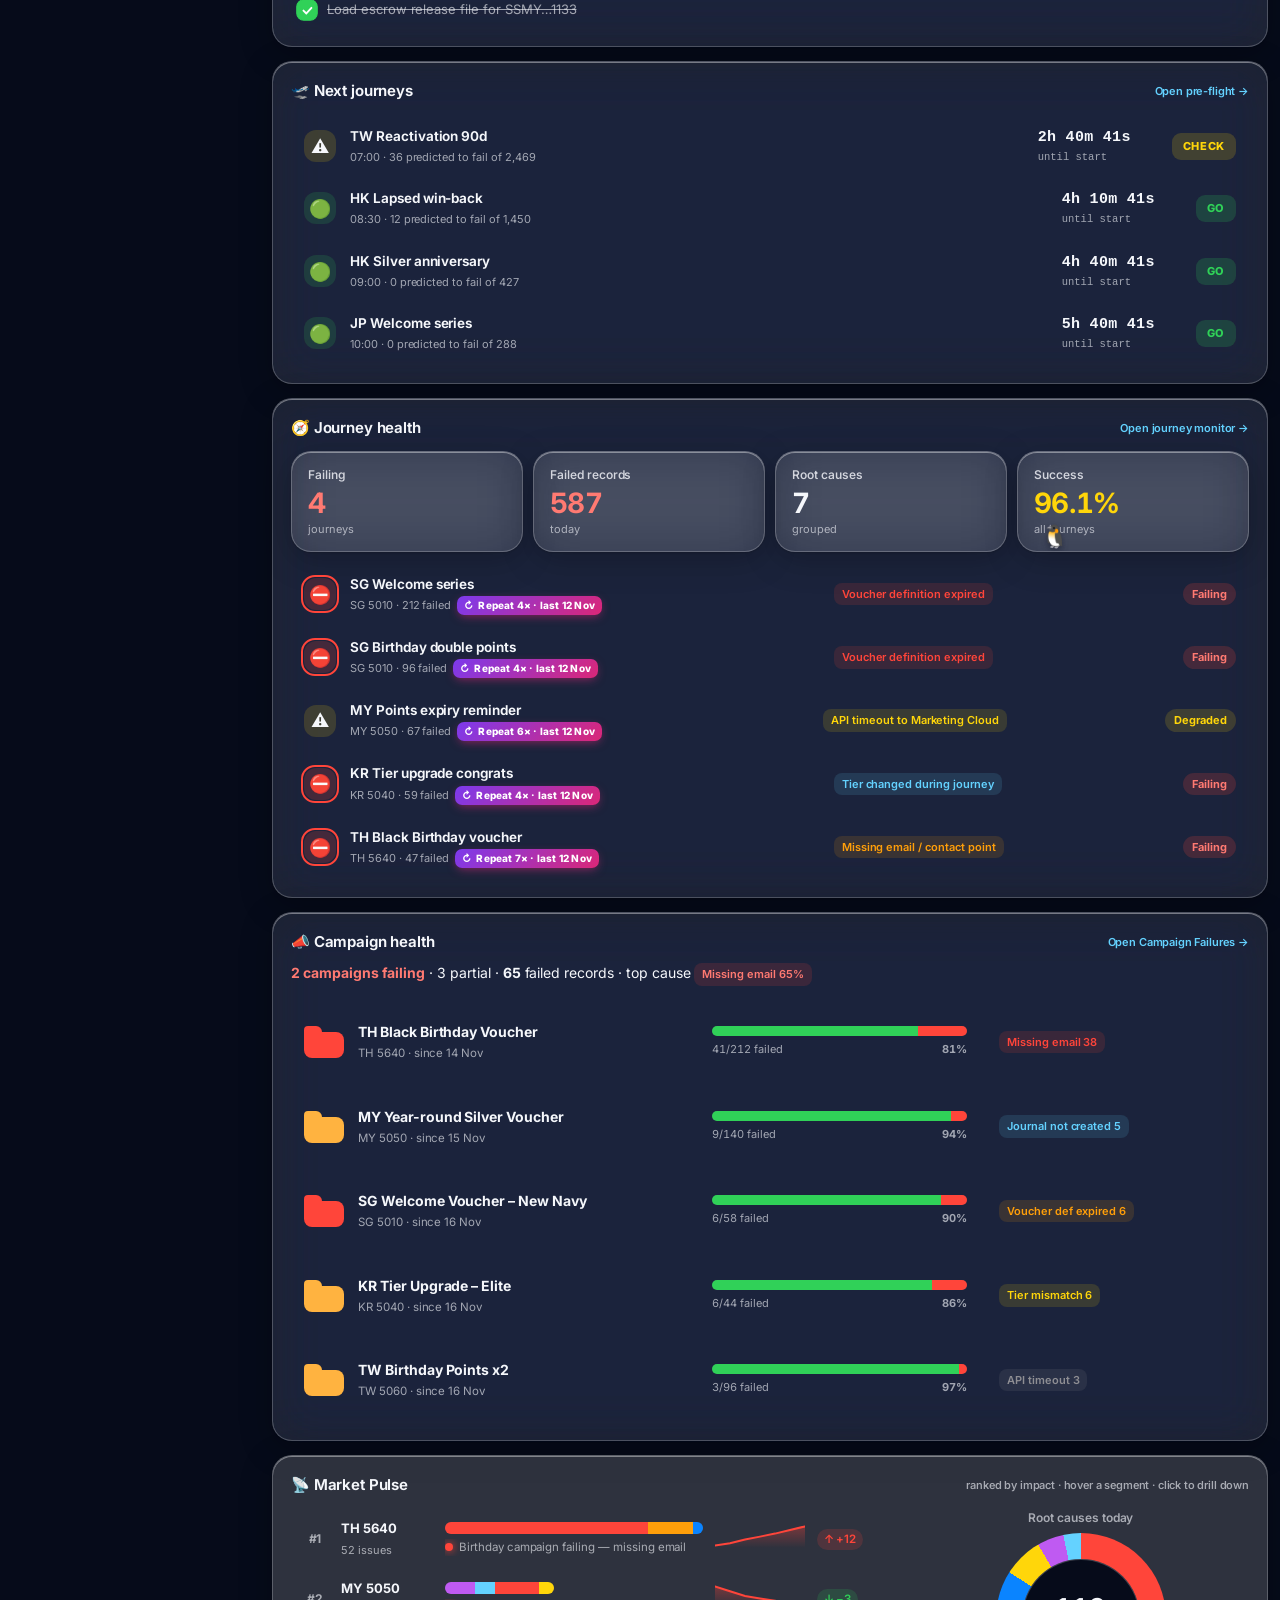
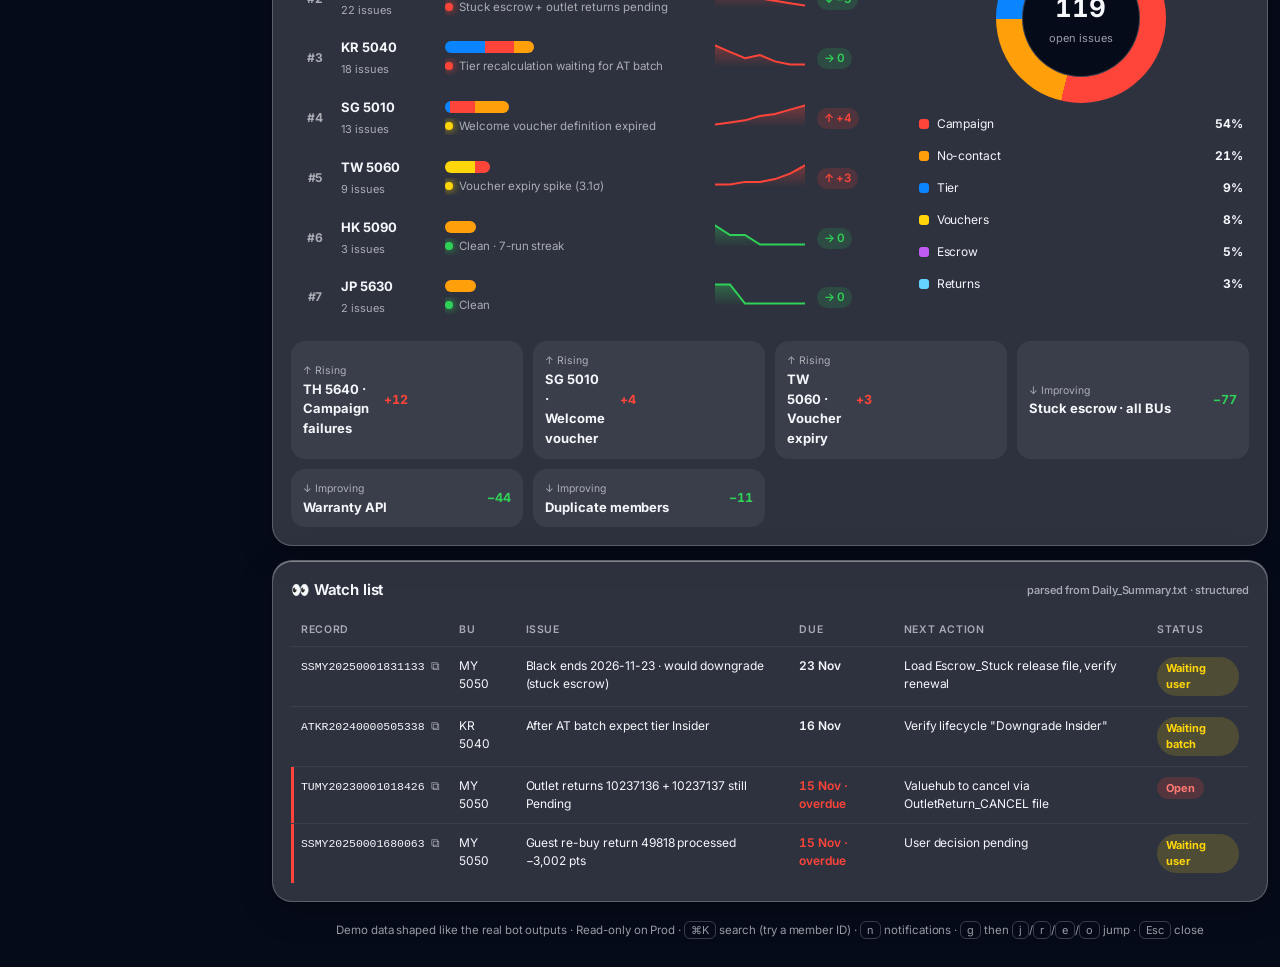
==== commit da957b9c: "Live-data wiring: check codes, Known status, record detail, sparkline guard, connection guide Co-Aut" ====
--- a/index.html
+++ b/index.html
@@ -1270,7 +1270,7 @@
 $('#railBtn').onclick=()=>$('#app').classList.toggle('rail');
 
 /* ---------- helpers ---------- */
-function spark(arr,col){const w=200,h=30,mx=Math.max(...arr),mn=Math.min(...arr),r=mx-mn||1;
+function spark(arr,col){arr=(arr||[]).map(v=>+v||0);if(arr.length<2)arr=[arr[0]||0,arr[0]||0];const w=200,h=30,mx=Math.max(...arr),mn=Math.min(...arr),r=mx-mn||1;
  const pts=arr.map((v,i)=>[i*(w/(arr.length-1)),h-3-((v-mn)/r)*(h-6)]);
  const d=pts.map((p,i)=>(i?'L':'M')+p[0].toFixed(1)+' '+p[1].toFixed(1)).join(' ');
  return `<svg class="spark" viewBox="0 0 ${w} ${h}" preserveAspectRatio="none"><defs><linearGradient id="sg${col.slice(1)}" x1="0" y1="0" x2="0" y2="1"><stop offset="0" stop-color="${col}" stop-opacity=".35"/><stop offset="1" stop-color="${col}" stop-opacity="0"/></linearGradient></defs>
@@ -1699,7 +1699,7 @@
 if(!(LIVE&&LIVE.records))CHK.forEach(([chk,code,n,bu])=>{for(let i=0;i<n;i++){rid++;const b=bu==='All BUs'?pick(['TH 5640','SG 5010','MY 5050','HK 5090','KR 5040']):bu;const h=6+Math.floor(rnd()*3),m=Math.floor(rnd()*60);
  REC.push({id:'SS'+BUP[b]+'2025'+String(1000000+Math.floor(rnd()*8999999)),name:pick(FN)+' '+pick(LN),email:code==='E_NO_CONTACT'?'—':'h***@gmail.com',j:'CHK',jn:'Daily check · '+chk,bu:b,step:'Daily check',code,tier:pick(TIERS),
  ts:`16 Nov ${String(h).padStart(2,'0')}:${String(m).padStart(2,'0')}`,tsn:h*60+m,retry:0,st:'Open',src:'Daily check',sev:'bad'})}});
-const errInfo=c=>ERR[c]||CHKERR[c]||{t:c,c:'#8E8E93',rc:'',fix:[]};
+const errInfo=c=>ERR[c]||CHKERR[c]||(LIVE&&LIVE.codes&&LIVE.codes[c])||{t:String(c).replace(/^CHK_/,'').replace(/_/g,' ').toLowerCase().replace(/^./,m=>m.toUpperCase()),c:'#8E8E93',rc:'No playbook for this check yet. Open its findings file and review the record in Prod (read-only).',fix:[]};
 
 /* ---------------- incidents (clustered root causes) ---------------- */
 const INC=ERRK.map(code=>{const recs=REC.filter(r=>r.code===code);const js=[...new Set(recs.map(r=>r.j))].filter(x=>x!=='CHK');const bus=[...new Set(recs.map(r=>r.bu))];
@@ -1842,7 +1842,7 @@
 window.x_tick=el=>{el.classList.toggle('done');if(el.classList.contains('done')){const r=el.getBoundingClientRect();sparkle(r.left+14,r.top+10,'✓');const all=el.parentElement.querySelectorAll('.tstep'),dn=el.parentElement.querySelectorAll('.tstep.done');if(all.length===dn.length){confetti(r.left+40,r.top,90);toast('🎉','Playbook complete','All troubleshooting steps done — re-run the journey to verify','ok')}}};
 
 /* ---------------- record table helpers ---------------- */
-const STB={Open:'bad',Suppressed:'info','Retried OK':'ok'};
+const STB={Open:'bad',Known:'warn',Suppressed:'info','Retried OK':'ok'};
 function recTable(rs){return `<div class="rwrap" style="max-height:340px"><table class="rtbl"><thead><tr><th>Member ID</th><th>Name</th><th>Error</th><th>Time</th><th>Status</th></tr></thead><tbody>${rs.map((r,i)=>`<tr data-r="${r.id}" style="animation-delay:${i*15}ms"><td><span class="idc">${r.id}</span></td><td>${esc(r.name)}</td><td><span class="rchip" style="color:${errInfo(r.code).c};background:${errInfo(r.code).c}22">${errInfo(r.code).t}</span></td><td class="num">${r.ts}</td><td><span class="stbadge ${STB[r.st]}">${r.st}</span></td></tr>`).join('')}</tbody></table></div>`}
 function bindRecRows(root){root.querySelectorAll('tr[data-r]').forEach(tr=>tr.onclick=()=>x_openRec(tr.dataset.r))}
 window.x_openRec=function(id){const r=REC.find(x=>x.id===id);if(!r)return;const E=errInfo(r.code);const d=$('#drawer');d.classList.add('wide');
@@ -1851,7 +1851,7 @@
  const t0=r.tsn-120;const tt=m=>`${String(Math.floor(m/60)).padStart(2,'0')}:${String(m%60).padStart(2,'0')}`;
  d.innerHTML=`<div style="display:flex;justify-content:space-between;align-items:flex-start"><div><div style="color:var(--muted);font-size:12px">Records › ${r.bu}</div><h3 class="idc" style="font-size:20px">${r.id} <span class="copy" onclick="x_copy('${r.id}','${r.id}')">⧉</span></h3>
  <div style="color:var(--muted)">${esc(r.name)} · ${r.tier} · ${r.email}</div><span class="st ${STB[r.st]==='ok'?'ok':STB[r.st]==='info'?'warn':'bad'}">${r.st}</span></div><button class="iconbtn" onclick="closeAll()">✕</button></div>
- <div class="kv"><span>Journey / check</span><b>${esc(r.jn)}</b><span>Failed at step</span><b>${r.step}</b><span>Error code</span><b class="code">${r.code}</b><span>Error</span><b>${E.t}</b><span>Time</span><b>${r.ts} local</b><span>Retries</span><b>${r.retry}</b><span>Source</span><b>${r.src}</b></div>
+ <div class="kv"><span>Journey / check</span><b>${esc(r.jn)}</b><span>Failed at step</span><b>${r.step}</b><span>Error code</span><b class="code">${r.code}</b><span>Error</span><b>${E.t}</b>${r.detail?`<span>What is wrong</span><b style="font-weight:500">${esc(r.detail)}</b>`:''}${r.fix?`<span>Suggested fix</span><b style="font-weight:500">${esc(r.fix)}</b>`:''}<span>Time</span><b>${r.ts} local</b><span>Retries</span><b>${r.retry}</b><span>Source</span><b>${r.src}</b></div>
  <div class="diff"><div class="e"><small>Expected</small>${exp[0]}</div><div class="a"><small>Actual</small>${exp[1]}</div></div>
  <h4 style="font-size:14px;margin-top:16px">Record history</h4><div class="rec-tl">
   <div class="ok">Member qualified for journey<small>${tt(t0)} · entry filter passed</small></div>
